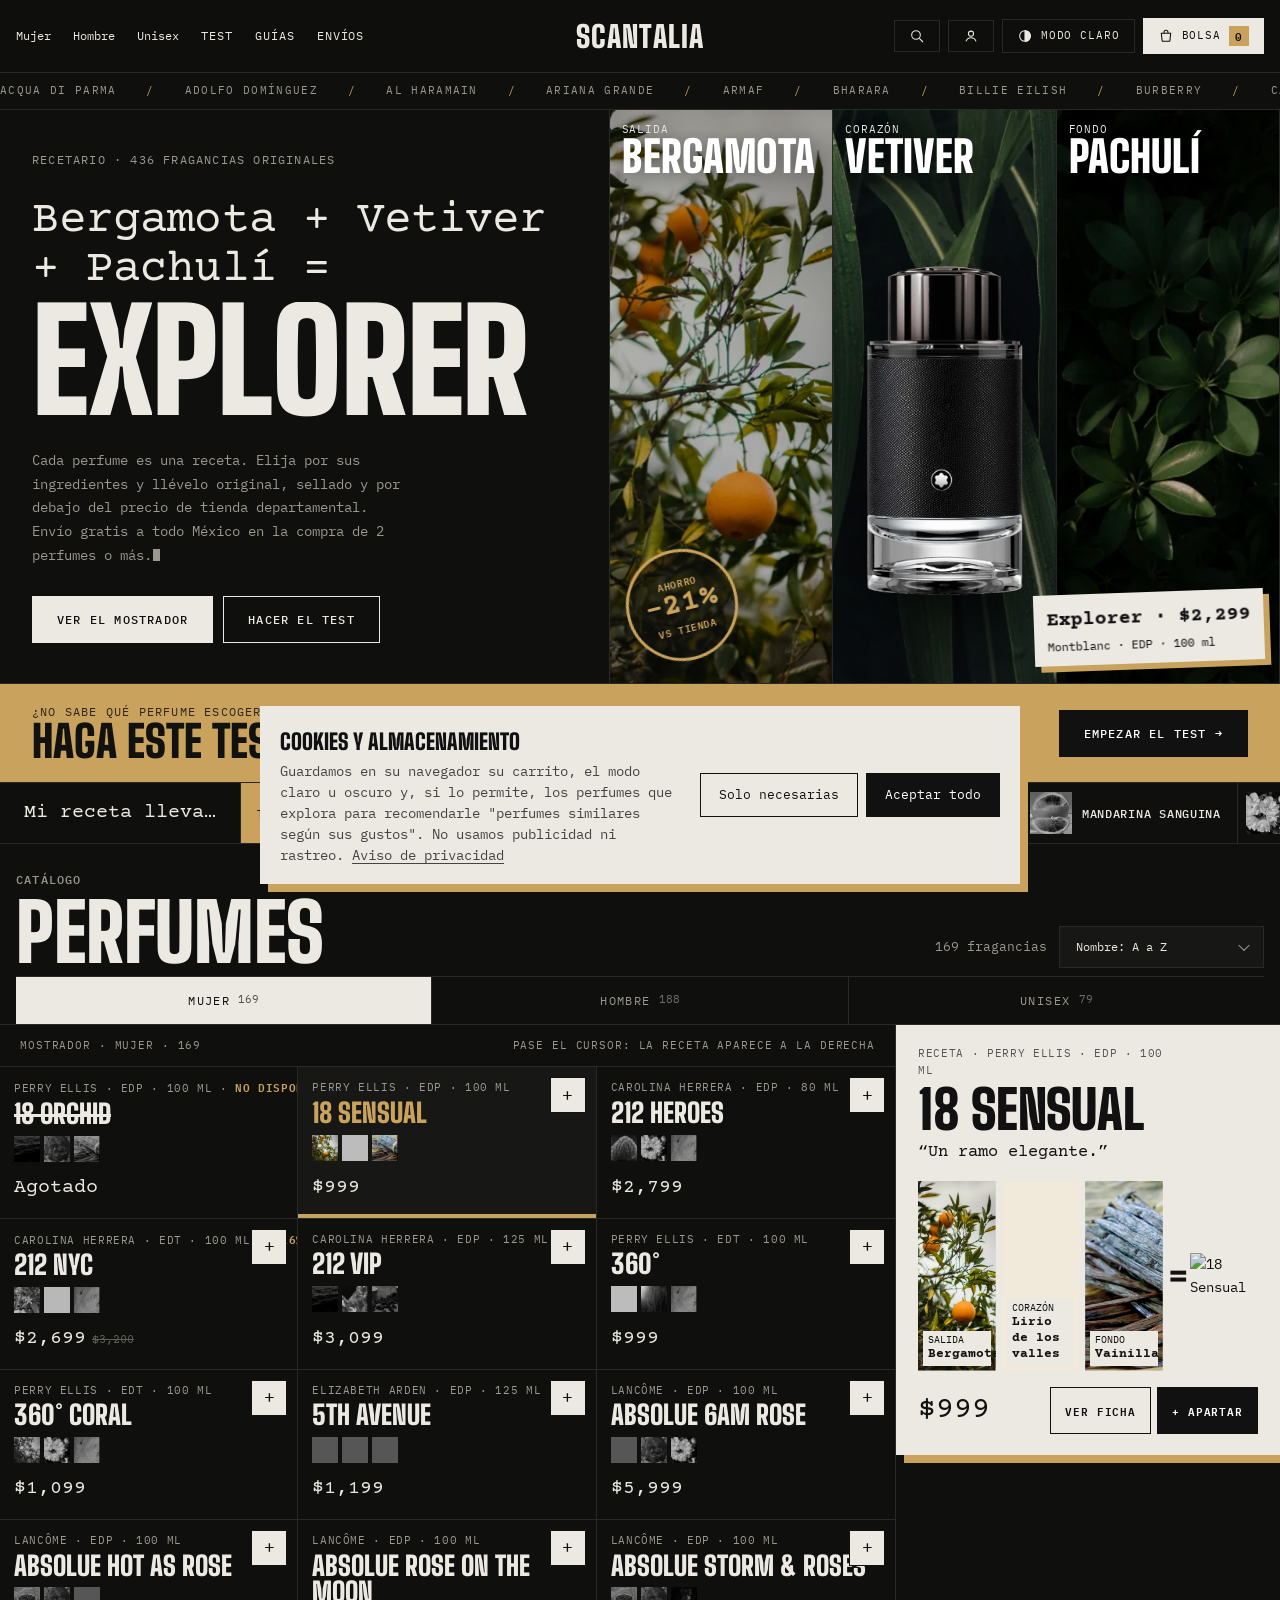
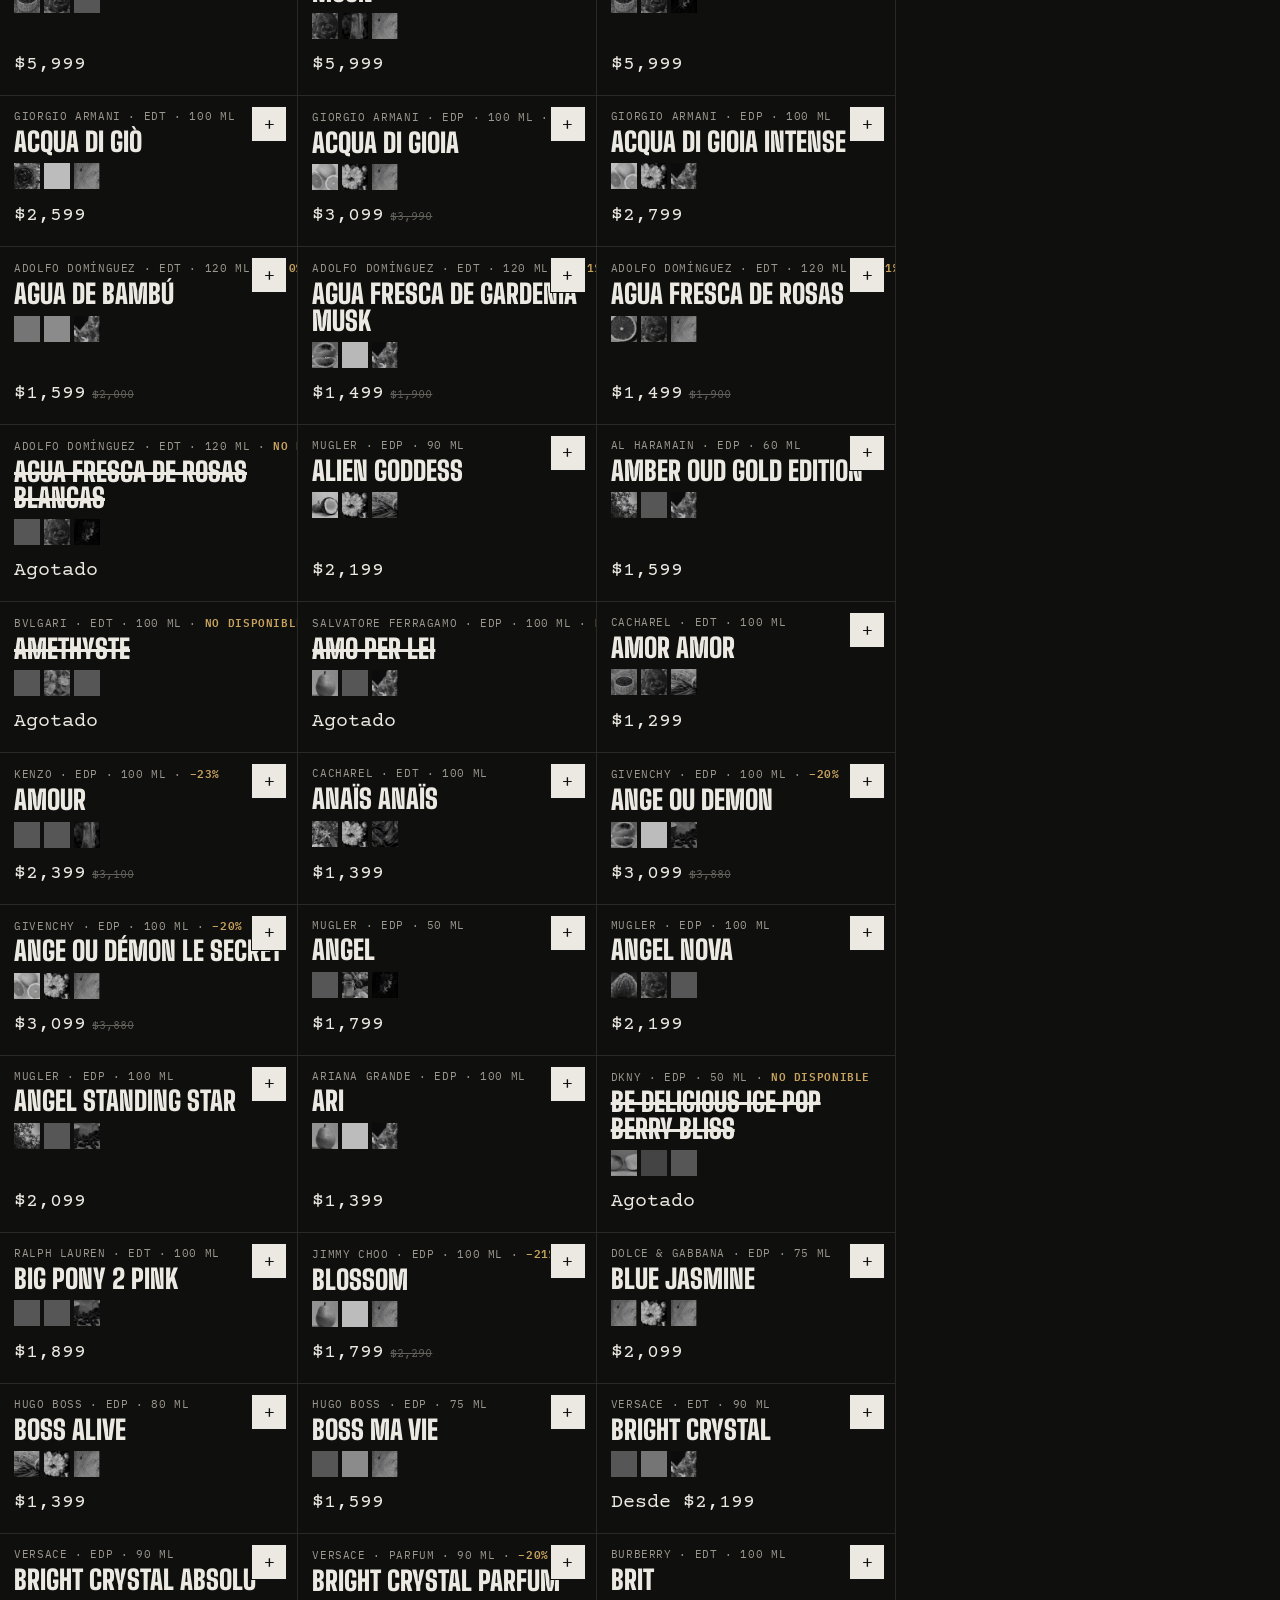
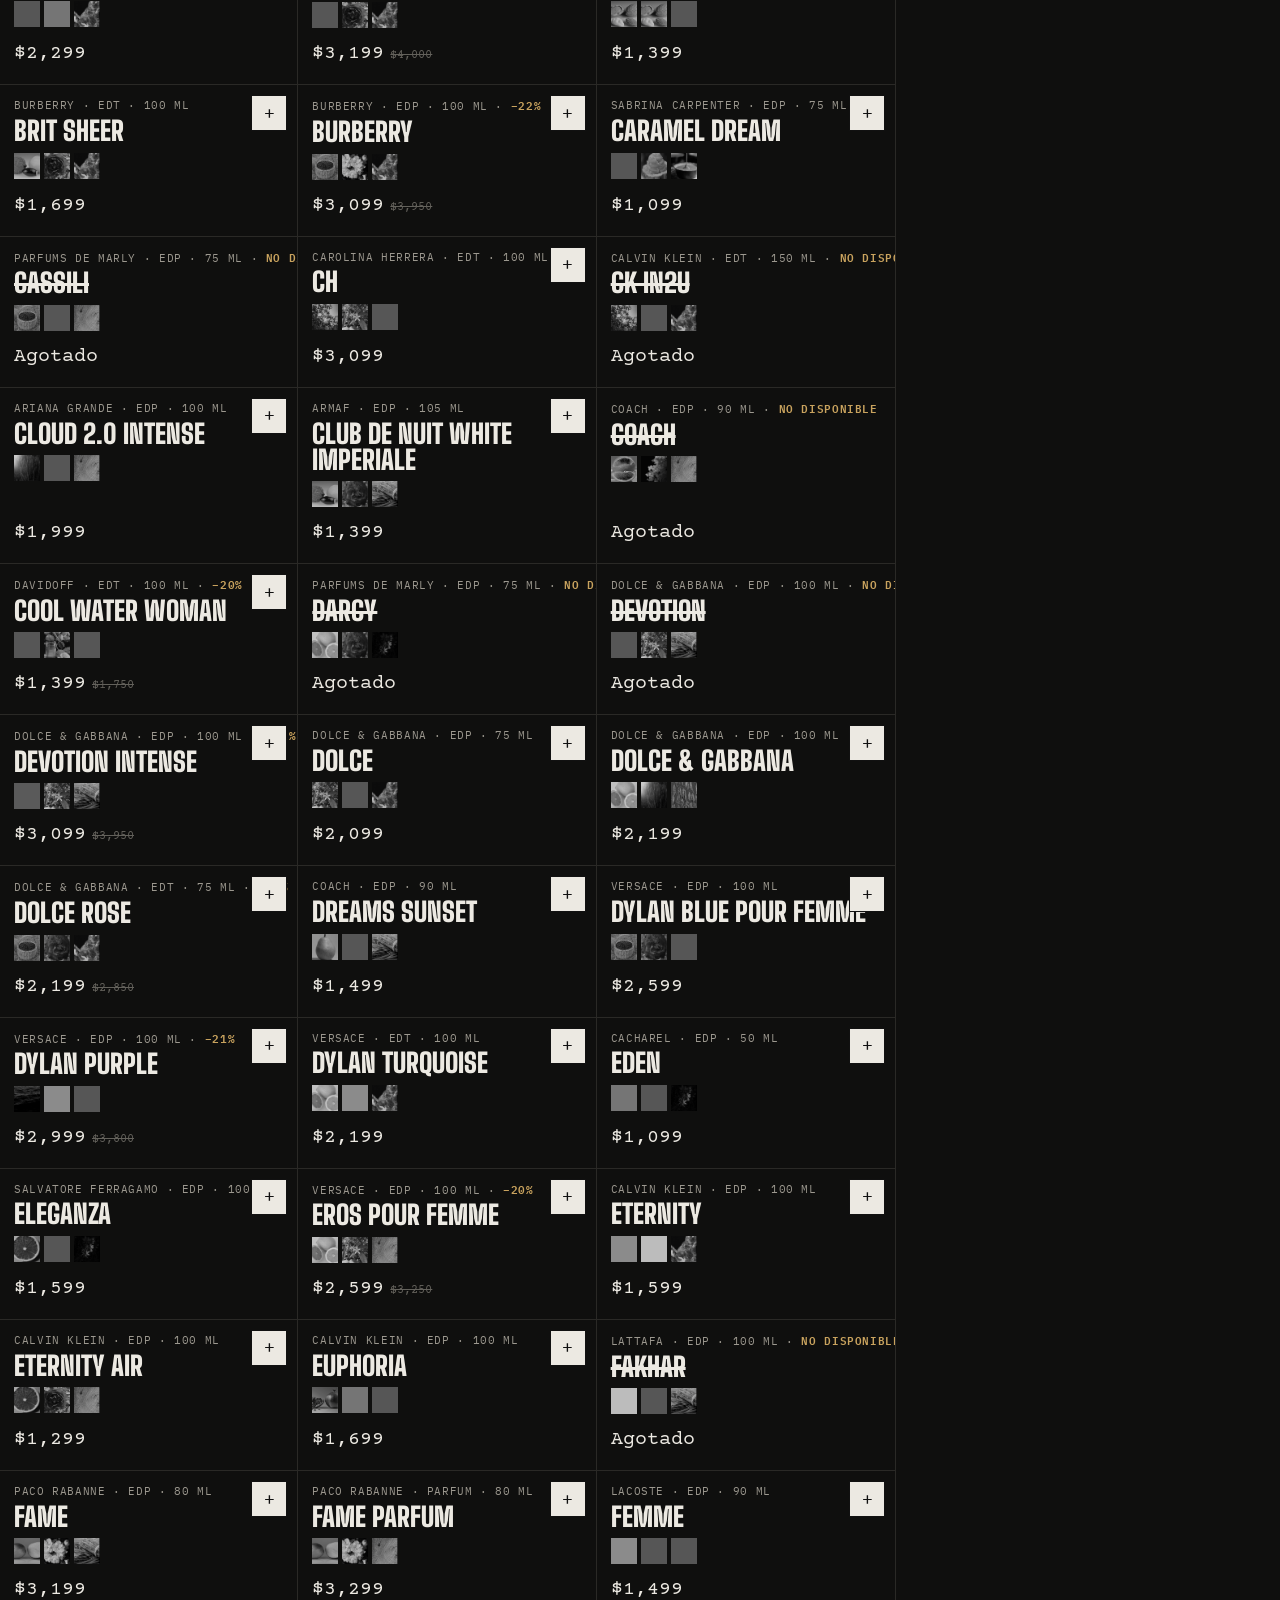
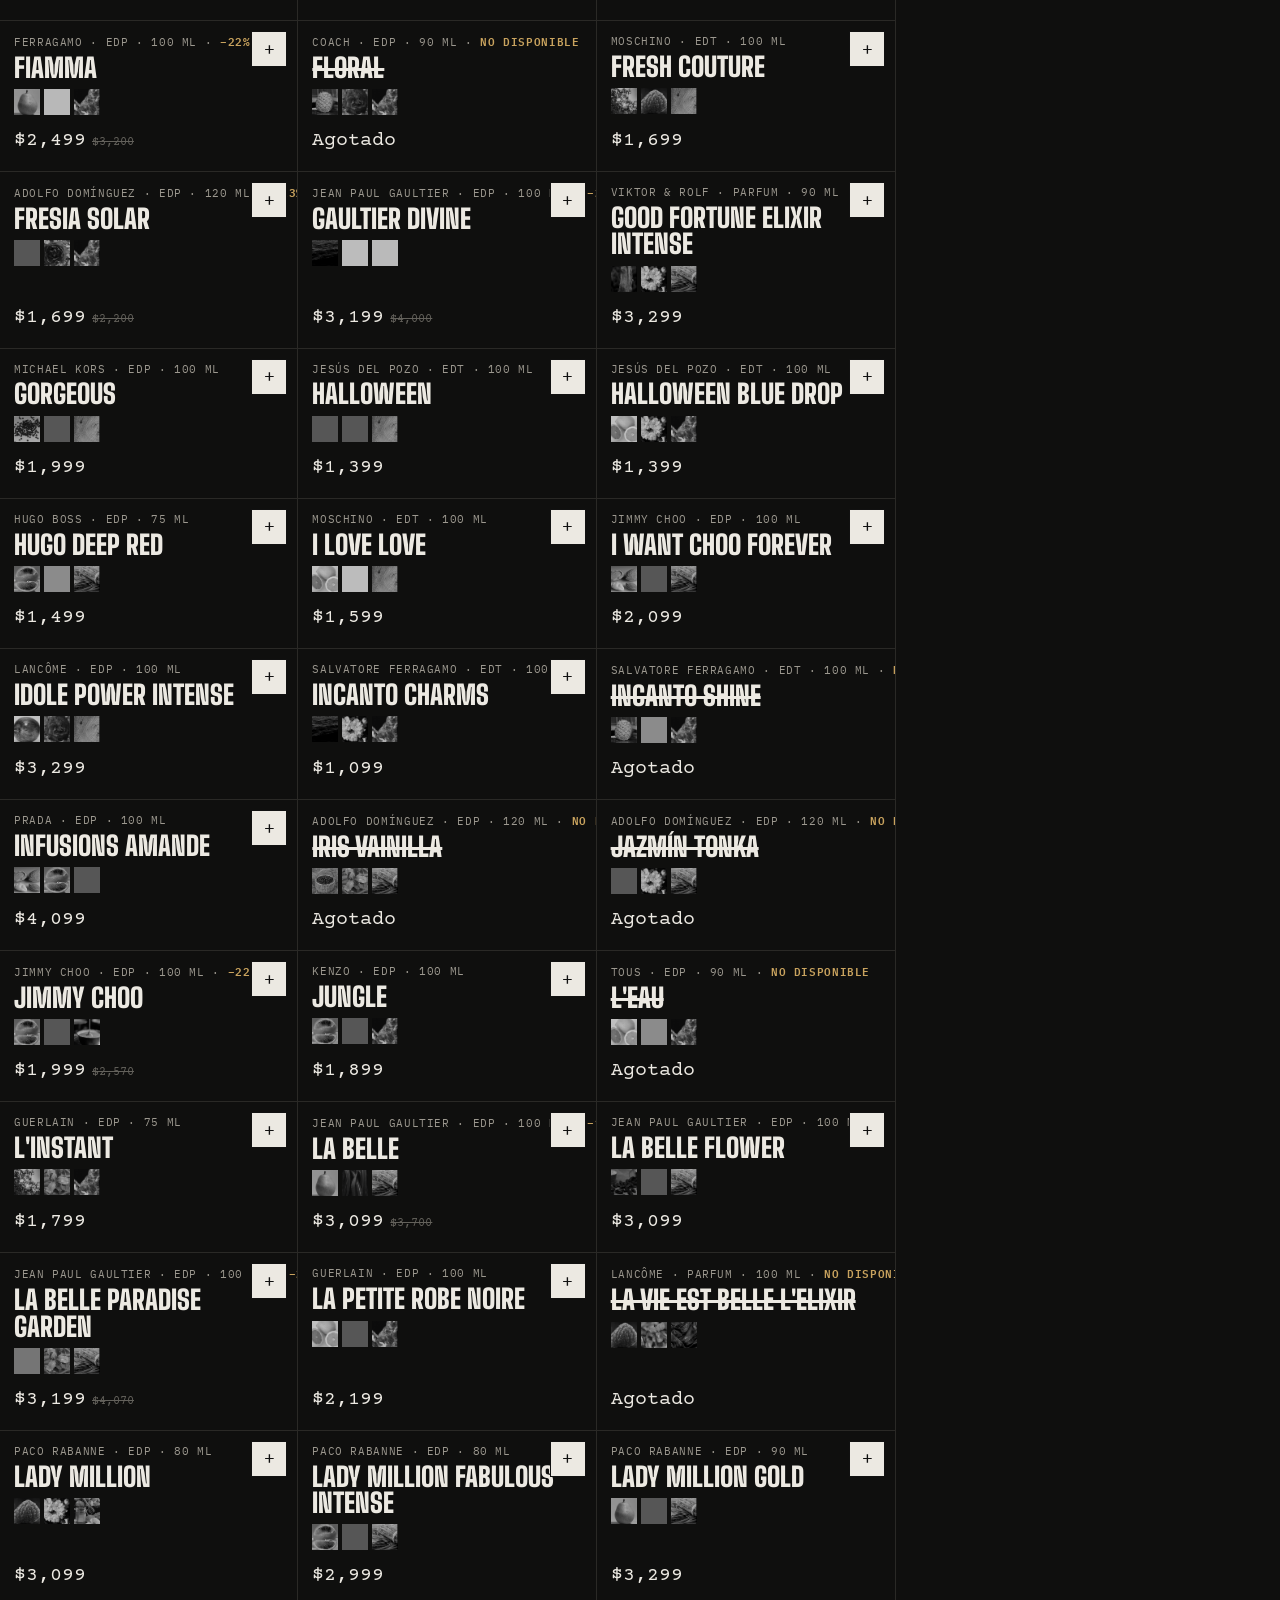
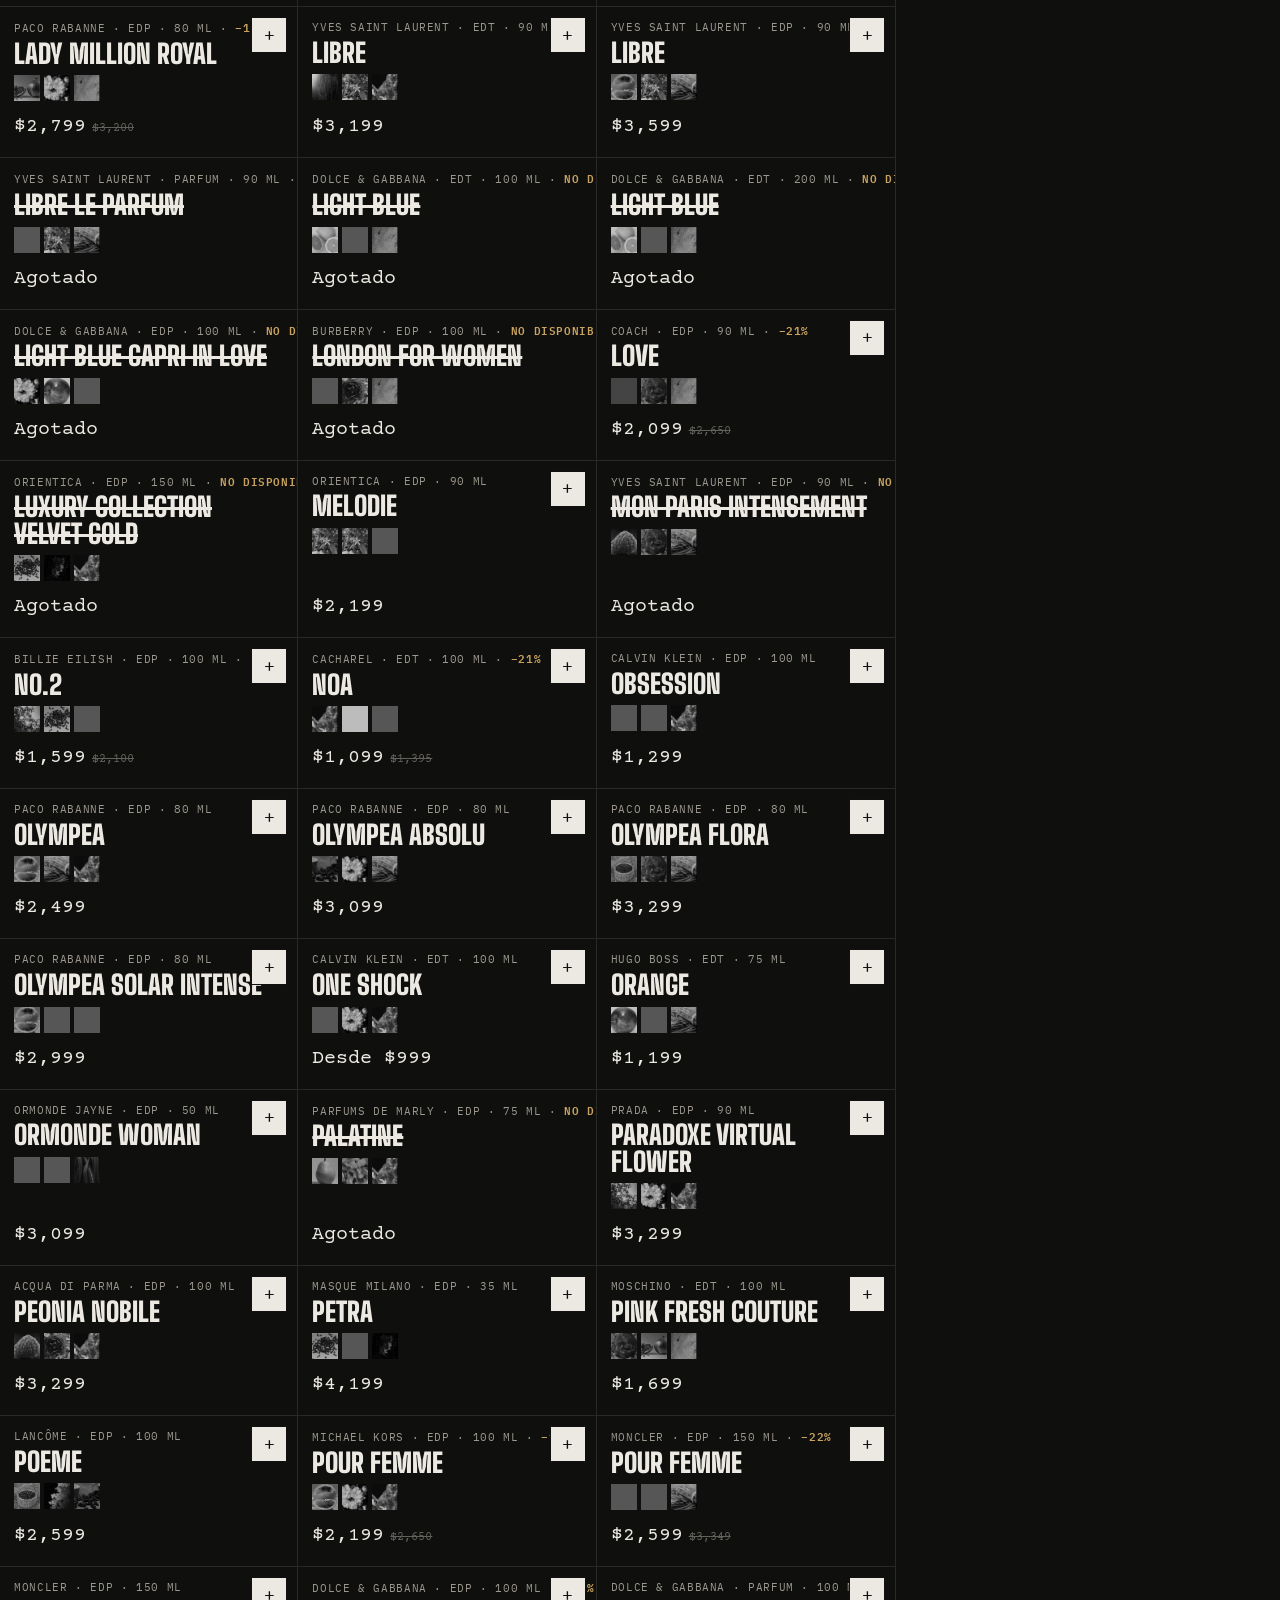
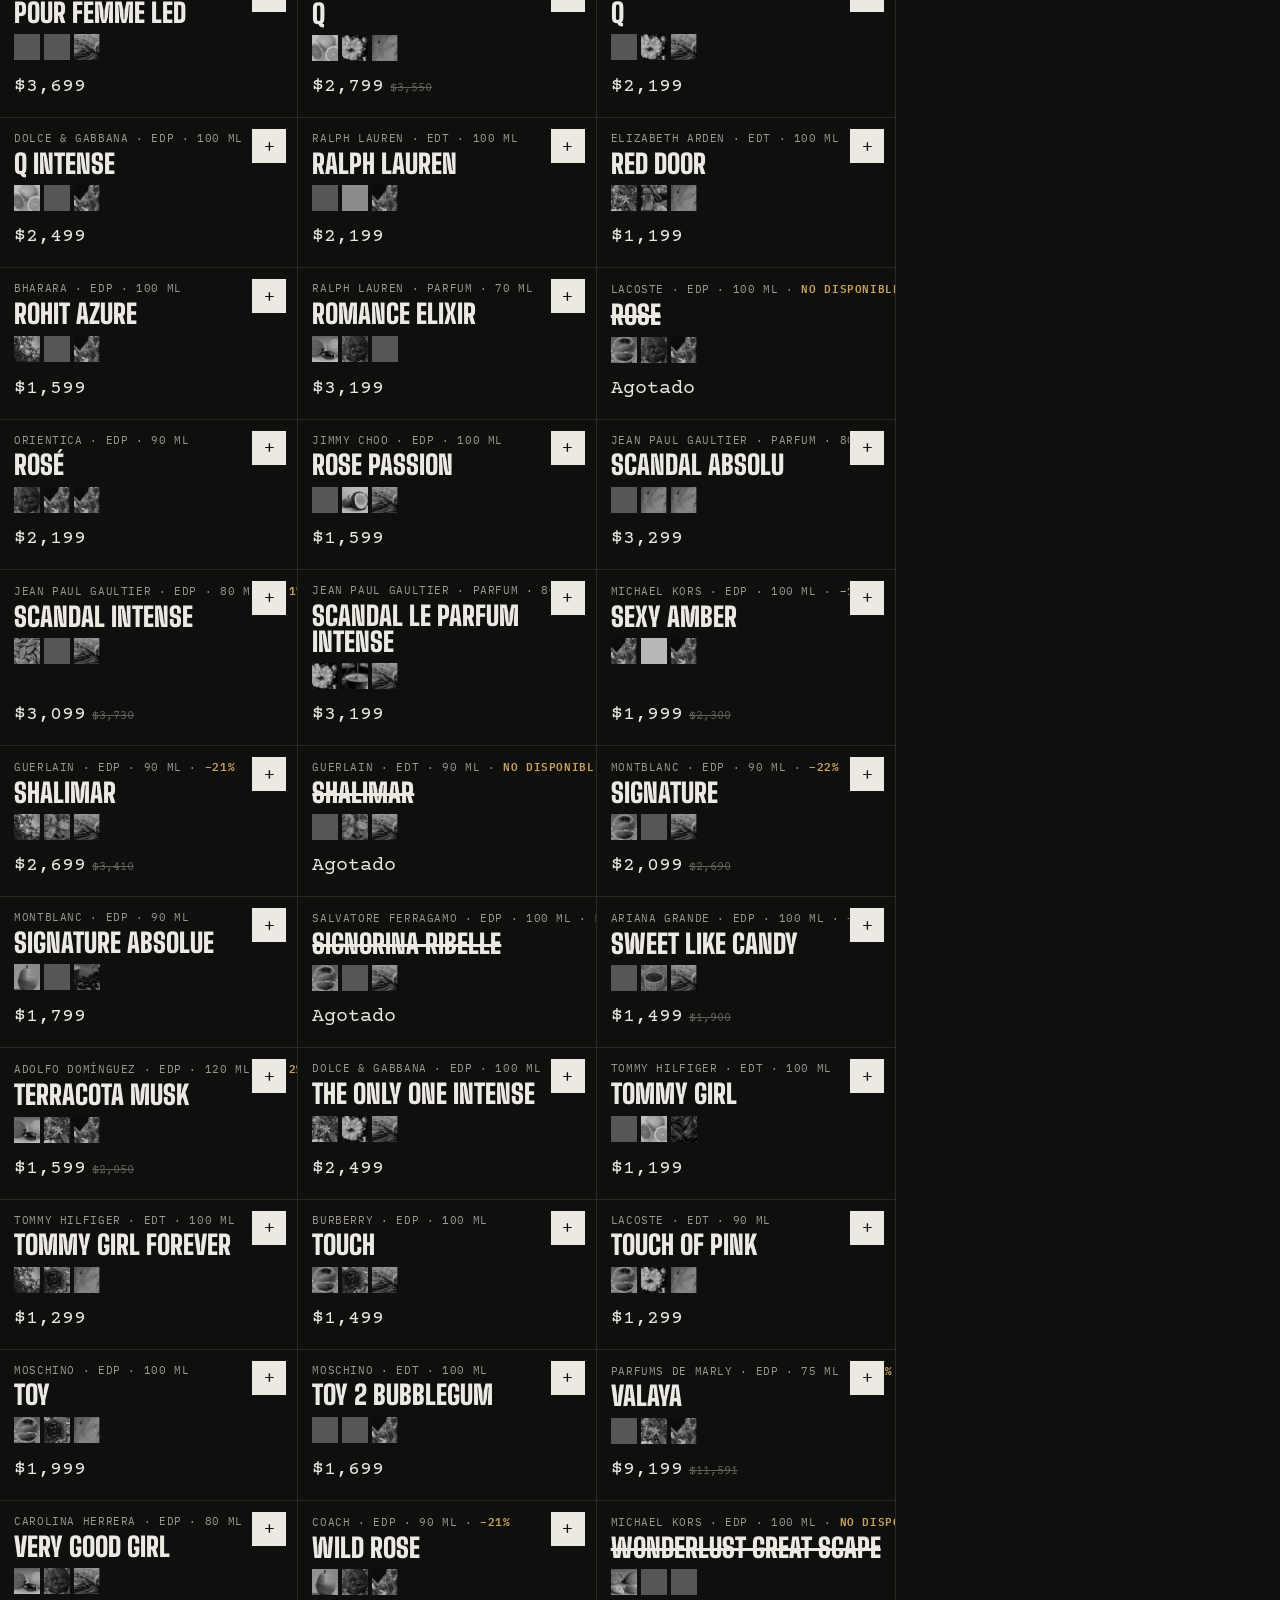
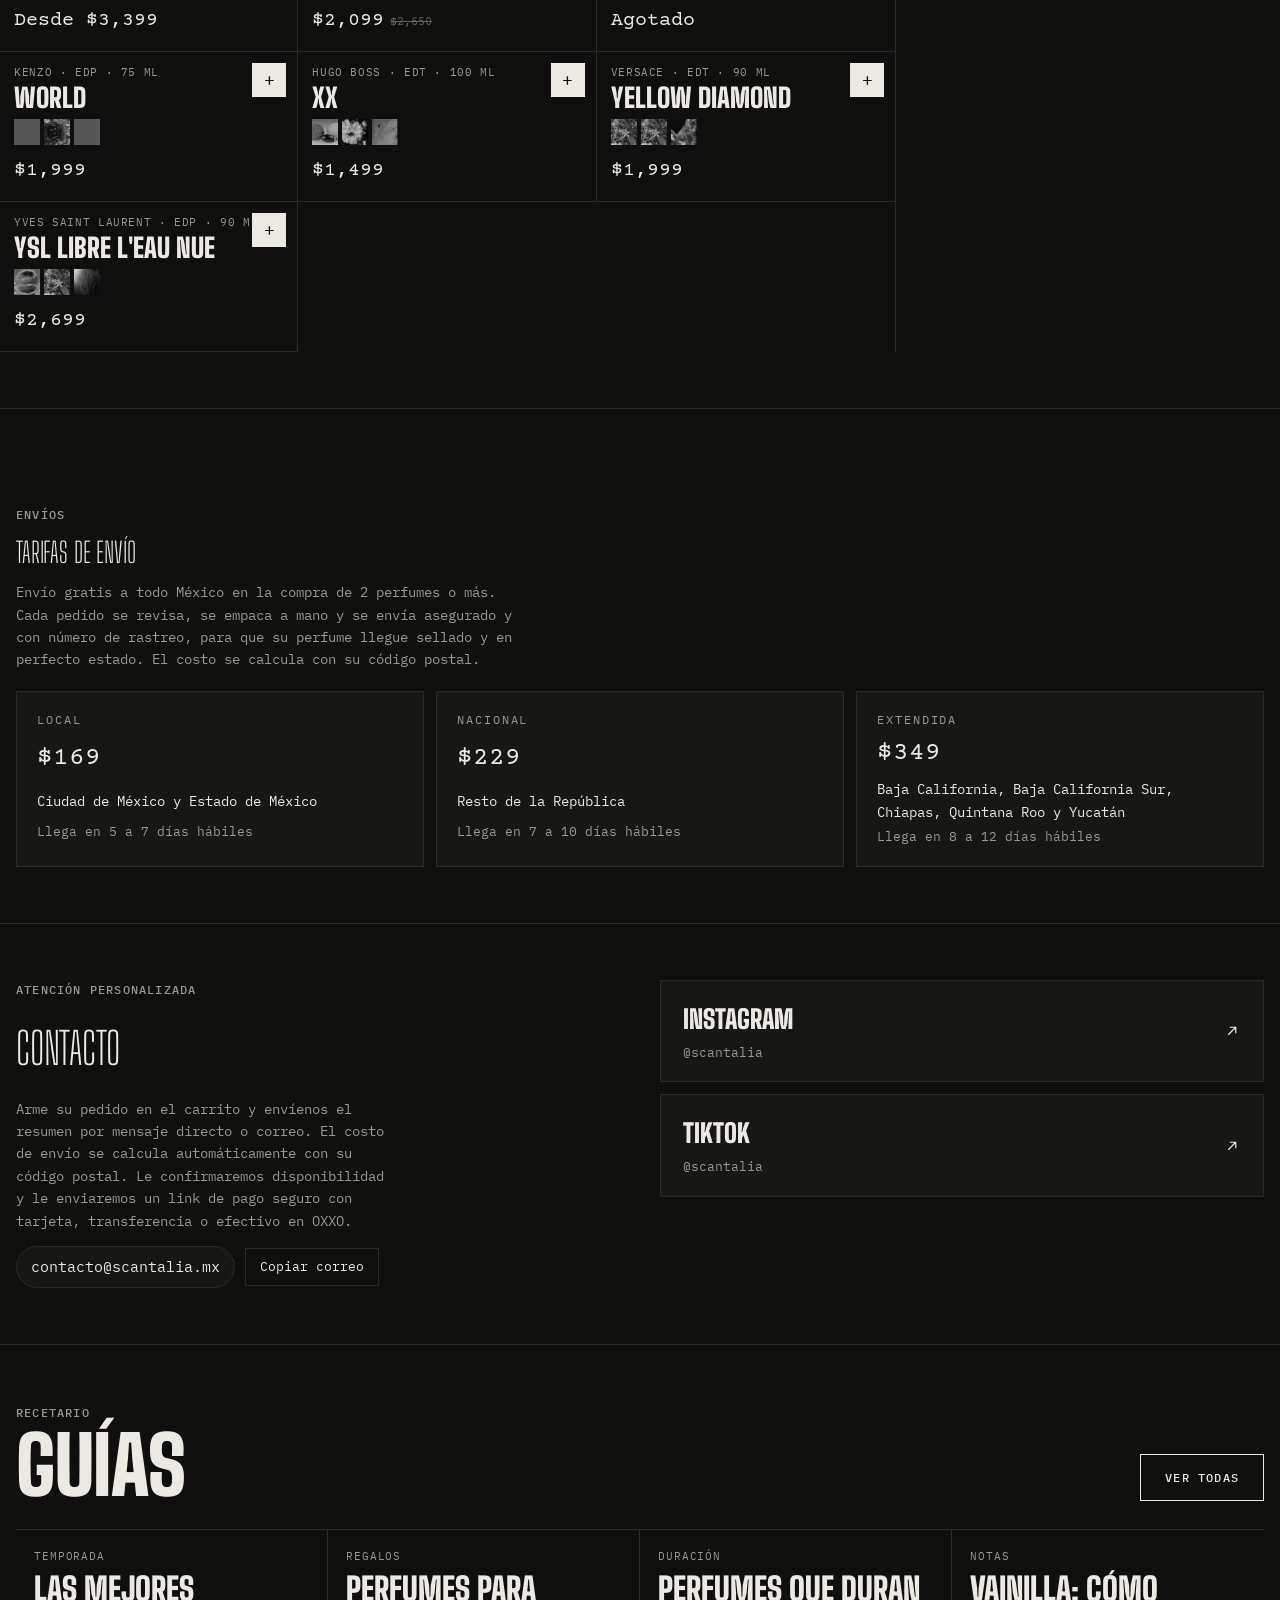
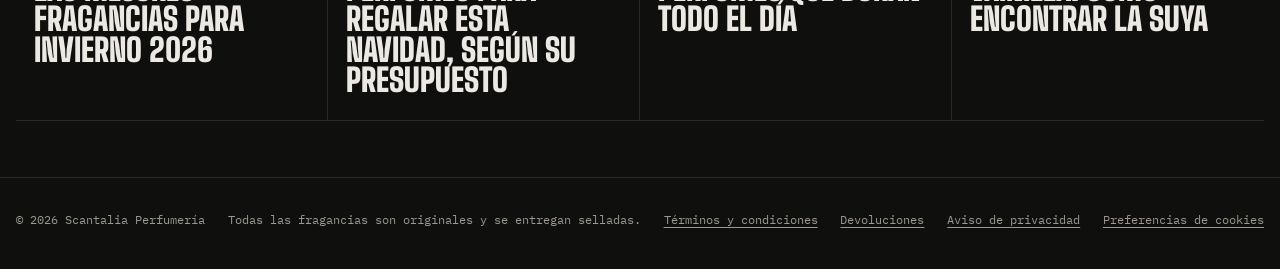
==== index.html @ d0003d2e "Tarjetas del catálogo: nombre del perfume en contorno detrás del frasco (propuesta B) Cada perfume d" ====
<!doctype html>
<html lang="es">
<head>
<meta charset="utf-8">
<meta name="viewport" content="width=device-width, initial-scale=1, viewport-fit=cover">
<meta name="theme-color" content="#0F0F0E">
<script>try{var t=localStorage.getItem("ag-theme");document.documentElement.setAttribute("data-theme",t==="light"?"light":"dark")}catch(e){document.documentElement.setAttribute("data-theme","dark")}</script>
<title>Scantalia Perfumería</title>
<meta name="description" content="Perfumería original con ficha olfativa de cada fragancia, envío a todo México y envío gratis en la compra de 2 perfumes o más.">
<link rel="icon" href="data:image/svg+xml,%3Csvg xmlns='http://www.w3.org/2000/svg' viewBox='0 0 64 64'%3E%3Ccircle cx='32' cy='32' r='30' fill='%23E8E1D6' stroke='%232A2927' stroke-width='2'/%3E%3Ctext x='32' y='42' font-family='Arial' font-size='30' text-anchor='middle' fill='%232A2927'%3ES%3C/text%3E%3C/svg%3E">
<style>
:root { padding-top: env(safe-area-inset-top, 0px); padding-bottom: env(safe-area-inset-bottom, 0px); }
body { margin: 0; }
img { max-width: 100%; }
[hidden] { display: none !important; }

/* ===== Perfumes similares ===== */
.sim { display: grid; gap: 14px; }
.sim-head { display: grid; gap: 4px; }
.sim-head .eyebrow { color: var(--accent); }
.sim-head p { margin: 0; color: var(--muted); font-size: 14px; }
.sim-grid { display: grid; grid-template-columns: repeat(4, minmax(0, 1fr)); gap: 12px; }
@media (max-width: 720px) { .sim-grid { grid-template-columns: repeat(2, minmax(0, 1fr)); } }
.sim-card { display: grid; grid-template-rows: auto 1fr; text-align: left; padding: 0; border: 1px solid var(--line); border-radius: var(--r-md); background: var(--surface); color: inherit; font: inherit; cursor: pointer; overflow: hidden; transition: transform .25s ease, border-color .25s ease; }
.sim-card:hover, .sim-card:focus-visible { transform: translateY(-3px); border-color: var(--accent); }
.sim-img { height: 150px; display: flex; align-items: center; justify-content: center; background: var(--tile); padding: 12px; }
.sim-img img { max-height: 100%; max-width: 100%; object-fit: contain; }
.sim-info { display: grid; gap: 3px; padding: 10px 12px 12px; align-content: start; }
.sim-info small { color: var(--muted); font-size: 11.5px; letter-spacing: .06em; text-transform: uppercase; }
.sim-info b { font-weight: 500; font-size: 15px; line-height: 1.25; }
.sim-info .sim-why { color: var(--muted); font-size: 12.5px; line-height: 1.35; }
.sim-info .sim-price { font-size: 14px; }
.sim-match { justify-self: start; font-size: 11.5px; padding: 2px 8px; border-radius: var(--r-pill); border: 1px solid var(--line); color: var(--accent); }

/* ===== Disponibilidad, precio de referencia y fotos de tienda ===== */
.card.agotado .card-media > img, .card.agotado .card-media > svg { opacity: .45; filter: grayscale(.6); }
.card-tag.agotado-tag { background: var(--danger); color: #fff; border-color: transparent; }
.card-price s, .ref-price s { color: var(--muted); font-weight: 400; margin-right: 4px; }
.ahorro { color: var(--ok); font-size: 12.5px; margin-left: 4px; }
.ref-price { margin: 10px 0 0; font-size: 14px; color: var(--muted); }
.agotado-note { margin: 10px 0 0; padding: 10px 14px; border-radius: var(--r-sm); border: 1px solid var(--danger); color: var(--danger); font-size: 14px; }
.foto-tienda-wrap { background: #FFFFFF !important; }
img.foto-tienda { mix-blend-mode: multiply; }
.foto-tienda-wrap img { mix-blend-mode: multiply; filter: none !important; box-shadow: none !important; background: transparent !important; }
/* Fotos recortadas (fondo transparente): blanco en modo claro, negro en modo oscuro */
.foto-tienda-wrap.recorte-wrap { background: #EFE7DA !important; }
.foto-tienda-wrap.recorte-wrap img { mix-blend-mode: normal; object-fit: contain; }
:root[data-theme="dark"] .foto-tienda-wrap.recorte-wrap { background: #000000 !important; }
@media (prefers-color-scheme: dark) { :root:not([data-theme="light"]) .foto-tienda-wrap.recorte-wrap { background: #000000 !important; } }
.foto-tienda-wrap .scene-bg, .foto-tienda-wrap .spot-glow { display: none !important; }
</style>
<link rel="preconnect" href="https://fonts.googleapis.com">
<link rel="preconnect" href="https://fonts.gstatic.com" crossorigin>
<link rel="stylesheet" href="https://fonts.googleapis.com/css2?family=Big+Shoulders+Display:wght@700;900&family=IBM+Plex+Mono:wght@400;500;600&family=Courier+Prime:wght@400;700&family=Archivo:wght@400;500;600&display=swap">
<style>
/* Layout: encabezado fijo, portada breve, catálogo en cuadrícula con orden y filtros, lista de precios, contacto. Panel lateral para la ficha olfativa. */
:root {
  --bg: #E8E1D6;
  --surface: #F2EDE5;
  --tile: #DDD4C6;
  --fg: #2A2927;
  --muted: #6B665E;
  --line: #CDC3B4;
  --accent: #75614B;
  --accent-fg: #F6F1EA;
  --overlay: rgba(32, 30, 28, .45);
  --glass: rgba(255, 255, 255, .5);
  --glass-stroke: #8C8376;
  --cap: #2F2D2A;
  --shadow: 0 20px 50px -20px rgba(42, 41, 39, .35);
  --danger: #A6463A;
  --glow: rgba(255, 255, 255, .55);
  --ok: #4C6A43;

  --font-display: "Jost", "Futura", "Century Gothic", "Helvetica Neue", Arial, sans-serif;
  --font-body: "Albert Sans", "Helvetica Neue", Arial, sans-serif;

  --r-sm: 10px;
  --r-md: 18px;
  --r-lg: 28px;
  --r-pill: 999px;
}
@media (prefers-color-scheme: dark) {
  :root:not([data-theme="light"]) {
    --bg: #1E1D1C; --surface: #282725; --tile: #322F2C; --fg: #EAE3D8; --muted: #A59E93;
    --line: #3E3B37; --accent: #C6B092; --accent-fg: #1E1D1C; --overlay: rgba(0, 0, 0, .6);
    --glass: rgba(255, 255, 255, .07); --glass-stroke: #8E877C; --cap: #BDB4A6;
    --shadow: 0 20px 50px -20px rgba(0, 0, 0, .7); --danger: #E2907F; --glow: rgba(214, 200, 180, .16); --ok: #A3C495;
    color-scheme: dark;
  }
}
:root[data-theme="dark"] {
  --bg: #1E1D1C; --surface: #282725; --tile: #322F2C; --fg: #EAE3D8; --muted: #A59E93;
  --line: #3E3B37; --accent: #C6B092; --accent-fg: #1E1D1C; --overlay: rgba(0, 0, 0, .6);
  --glass: rgba(255, 255, 255, .07); --glass-stroke: #8E877C; --cap: #BDB4A6;
  --shadow: 0 20px 50px -20px rgba(0, 0, 0, .7); --danger: #E2907F; --glow: rgba(214, 200, 180, .16); --ok: #A3C495;
  color-scheme: dark;
}

* { box-sizing: border-box; }
html { scroll-behavior: smooth; }
body {
  background: var(--bg);
  color: var(--fg);
  font-family: var(--font-body);
  font-size: 16px;
  line-height: 1.6;
  -webkit-font-smoothing: antialiased;
  transition: background-color .3s ease, color .3s ease;
}
body::before {
  content: ""; position: fixed; inset: 0 0 auto; height: env(safe-area-inset-top, 0px);
  z-index: 30; background: var(--bg);
}
.wrap {
  max-width: 1200px; margin: 0 auto;
  padding-left: max(16px, env(safe-area-inset-left, 0px));
  padding-right: max(16px, env(safe-area-inset-right, 0px));
}
h1, h2, h3 { font-family: var(--font-display); font-weight: 400; margin: 0; text-wrap: balance; }
.eyebrow {
  font-family: var(--font-display); font-size: 12px; font-weight: 500;
  letter-spacing: .22em; text-transform: uppercase; color: var(--muted);
}
a { color: inherit; }
button { font: inherit; color: inherit; }
:focus-visible { outline: 2px solid var(--accent); outline-offset: 3px; }

/* Encabezado */
header.top {
  position: sticky; top: env(safe-area-inset-top, 0px); z-index: 20;
  background: color-mix(in srgb, var(--bg) 88%, transparent);
  backdrop-filter: blur(10px); -webkit-backdrop-filter: blur(10px);
  border-bottom: 1px solid var(--line);
}
.top-inner { display: flex; align-items: center; justify-content: space-between; gap: 16px; padding-block: 14px; }
.brand { display: flex; align-items: center; gap: 10px; text-decoration: none; }
.brand-mark { width: 30px; height: 30px; border-radius: 50%; border: 1px solid var(--fg); display: grid; place-items: center; font-family: var(--font-display); font-size: 13px; letter-spacing: .05em; }
.brand-name { font-family: var(--font-display); font-size: 17px; letter-spacing: .28em; text-transform: uppercase; }
nav.links { display: flex; gap: 28px; }
nav.links a { text-decoration: none; font-size: 14px; color: var(--muted); letter-spacing: .04em; }
nav.links a:hover { color: var(--fg); }
.theme-toggle {
  display: inline-flex; align-items: center; gap: 8px; padding: 7px 14px;
  border: 1px solid var(--line); border-radius: var(--r-pill); background: var(--surface);
  cursor: pointer; font-size: 13px;
}
.theme-toggle svg { width: 16px; height: 16px; }
@media (max-width: 720px) { nav.links { display: none; } .brand-name { font-size: 15px; letter-spacing: .2em; } }
.top-actions { display: flex; align-items: center; gap: 8px; }
.cart-count {
  min-width: 20px; height: 20px; padding: 0 6px; border-radius: var(--r-pill);
  background: var(--fg); color: var(--bg); font-size: 11px; font-weight: 600;
  display: inline-grid; place-items: center; font-variant-numeric: tabular-nums;
  transition: transform .25s ease;
}
.cart-count.bump { transform: scale(1.3); }
@media (max-width: 520px) {
  #themeLabel, .cart-label { display: none; }
  .theme-toggle { padding: 7px 11px; }
  .brand-mark { display: none; }
}

/* Portada */
.hero { padding-block: 72px 56px; display: grid; grid-template-columns: 1.3fr 1fr; gap: 40px; align-items: end; }
.hero h1 { font-size: clamp(40px, 7vw, 84px); font-weight: 300; line-height: 1.02; letter-spacing: -.01em; }
.hero h1 em { font-style: normal; color: var(--accent); }
.hero-side { display: grid; gap: 20px; min-width: 0; }
.hero-side p { margin: 0; color: var(--muted); max-width: 42ch; }
.btn {
  display: inline-flex; align-items: center; justify-content: center; gap: 10px;
  padding: 13px 24px; border-radius: var(--r-pill); border: 1px solid var(--fg);
  background: var(--fg); color: var(--bg); text-decoration: none; cursor: pointer;
  font-size: 14px; letter-spacing: .06em; transition: transform .2s ease, opacity .2s ease;
}
.btn:hover { opacity: .88; }
.btn.ghost { background: transparent; color: var(--fg); }
.conc-strip { display: flex; flex-wrap: wrap; gap: 8px 22px; padding-top: 18px; border-top: 1px solid var(--line); }
.conc-strip span { font-size: 13px; color: var(--muted); }
.conc-strip b { font-weight: 500; color: var(--fg); }
@media (max-width: 820px) { .hero { grid-template-columns: 1fr; padding-block: 48px 40px; } }

/* Secciones */
section.block { padding-block: 64px; border-top: 1px solid var(--line); }
.block-head { display: flex; flex-wrap: wrap; align-items: end; justify-content: space-between; gap: 20px; margin-bottom: 28px; }
.block-head h2 { font-size: clamp(30px, 4vw, 44px); font-weight: 300; margin-top: 6px; }

/* Controles */
.controls { display: flex; flex-wrap: wrap; align-items: center; gap: 12px; }
.select-wrap { position: relative; }
.select-wrap select {
  appearance: none; -webkit-appearance: none; font: inherit; font-size: 14px;
  padding: 10px 40px 10px 16px; border-radius: var(--r-pill); border: 1px solid var(--line);
  background: var(--surface); color: var(--fg); cursor: pointer;
}
.select-wrap::after {
  content: ""; position: absolute; right: 16px; top: 50%; width: 7px; height: 7px;
  border-right: 1.5px solid var(--muted); border-bottom: 1.5px solid var(--muted);
  transform: translateY(-70%) rotate(45deg); pointer-events: none;
}
.chips { display: flex; flex-wrap: wrap; gap: 8px; margin-bottom: 24px; }
.chip {
  padding: 7px 15px; border-radius: var(--r-pill); border: 1px solid var(--line);
  background: transparent; cursor: pointer; font-size: 13px; color: var(--muted);
  transition: background-color .2s, color .2s, border-color .2s;
}
.chip:hover { color: var(--fg); border-color: var(--muted); }
.chip[aria-pressed="true"] { background: var(--fg); color: var(--bg); border-color: var(--fg); }
.count { font-size: 13px; color: var(--muted); }
.tabs { display: inline-flex; gap: 4px; padding: 4px; margin-bottom: 28px; border-radius: var(--r-pill); background: var(--surface); border: 1px solid var(--line); }
.tab {
  display: inline-flex; align-items: center; gap: 8px; padding: 10px 26px; border: 0; border-radius: var(--r-pill);
  background: transparent; cursor: pointer; font-family: var(--font-display); font-size: 15px; letter-spacing: .12em;
  text-transform: uppercase; color: var(--muted); transition: background-color .25s, color .25s;
}
.tab span { font-family: var(--font-body); font-size: 11px; letter-spacing: 0; opacity: .7; font-variant-numeric: tabular-nums; }
.tab:hover { color: var(--fg); }
.tab[aria-selected="true"] { background: var(--fg); color: var(--bg); }
.card-lema { font-size: 14px; color: var(--muted); font-style: italic; }
.d-lema { font-family: var(--font-display); font-size: 18px; color: var(--fg) !important; }
tr.group th { background: var(--tile); color: var(--fg); padding-block: 10px; }

/* Catálogo */
.grid { display: grid; grid-template-columns: repeat(auto-fill, minmax(160px, 1fr)); gap: 28px 20px; }
@media (min-width: 640px) { .grid { grid-template-columns: repeat(auto-fill, minmax(230px, 1fr)); } }
.card {
  display: grid; gap: 14px; text-align: left; padding: 0; border: 0; background: none; cursor: pointer;
  min-width: 0;
}
.card-media {
  position: relative; aspect-ratio: 4 / 5; max-width: 100%; border-radius: var(--r-md);
  background: var(--tile); overflow: hidden; display: grid; place-items: center;
}
.card-media svg, .card-media img {
  width: 62%; height: auto; transition: transform .5s cubic-bezier(.2, .7, .2, 1);
}
.card-media img { position: absolute; inset: 0; width: 100%; height: 100%; object-fit: contain; padding: 14% 16% 9%; }
.card-media, .d-media, .ci-media { background: radial-gradient(ellipse 60% 50% at 50% 58%, var(--glow), transparent 70%), var(--tile); }
.card:hover .card-media svg, .card:focus-visible .card-media svg { transform: scale(1.12); }
.card:hover .card-media img, .card:focus-visible .card-media img { transform: scale(1.08); }
.card-tag {
  position: absolute; z-index: 1; top: 12px; left: 12px; padding: 4px 10px; border-radius: var(--r-pill);
  background: var(--surface); font-size: 11px; letter-spacing: .1em; text-transform: uppercase; color: var(--muted);
}
.card-body { display: grid; gap: 2px; min-width: 0; }
.card-family { font-size: 12px; color: var(--muted); letter-spacing: .04em; }
.card-name { font-family: var(--font-display); font-size: 20px; line-height: 1.2; }
.card-price { font-size: 14px; color: var(--muted); font-variant-numeric: tabular-nums; }
.card-price b { color: var(--fg); font-weight: 500; }

/* Precios */
.table-wrap { overflow-x: auto; border: 1px solid var(--line); border-radius: var(--r-md); background: var(--surface); }
table { width: 100%; border-collapse: collapse; min-width: 520px; font-variant-numeric: tabular-nums; }
th, td { padding: 14px 20px; text-align: left; border-bottom: 1px solid var(--line); font-size: 15px; }
th { font-family: var(--font-display); font-weight: 500; font-size: 12px; letter-spacing: .16em; text-transform: uppercase; color: var(--muted); }
tbody tr:last-child td { border-bottom: 0; }
td.num, th.num { text-align: right; }
tbody tr { cursor: pointer; transition: background-color .15s; }
tbody tr:hover { background: var(--tile); }
.price-note { margin: 16px 0 0; font-size: 13px; color: var(--muted); max-width: 70ch; }

/* Contacto */
.contact { display: grid; grid-template-columns: 1fr 1fr; gap: 40px; align-items: start; }
.contact p { margin: 0; color: var(--muted); max-width: 46ch; }
.socials { display: grid; gap: 12px; }
.social {
  display: flex; align-items: center; justify-content: space-between; gap: 16px;
  padding: 18px 22px; border-radius: var(--r-md); border: 1px solid var(--line);
  background: var(--surface); text-decoration: none; transition: border-color .2s, transform .2s;
}
.social:hover { border-color: var(--fg); }
.social-name { font-family: var(--font-display); font-size: 18px; }
.social-handle { font-size: 13px; color: var(--muted); }
.social svg { width: 18px; height: 18px; flex: none; }
.contact-note { display: grid; gap: 14px; }
.mail-row { display: flex; flex-wrap: wrap; align-items: center; gap: 10px; }
.mail-row code { font-family: var(--font-body); font-size: 15px; padding: 8px 14px; border-radius: var(--r-pill); background: var(--surface); border: 1px solid var(--line); user-select: all; }
.small-btn { padding: 8px 14px; border-radius: var(--r-pill); border: 1px solid var(--line); background: transparent; cursor: pointer; font-size: 13px; }
.small-btn:hover { border-color: var(--fg); }
@media (max-width: 760px) { .contact { grid-template-columns: 1fr; } }

.foot-link { color: inherit; text-decoration: underline; text-underline-offset: 3px; }
.foot-link:hover { color: var(--gold); }
/* ===== Aviso de cookies ===== */
.cookies { position: fixed; z-index: 60; left: max(16px, env(safe-area-inset-left, 0px)); right: max(16px, env(safe-area-inset-right, 0px)); bottom: calc(16px + env(safe-area-inset-bottom, 0px)); max-width: 760px; margin: 0 auto; display: grid; grid-template-columns: 1fr auto; gap: 18px; align-items: center; padding: 18px 20px; border-radius: 22px; background: var(--surface); color: var(--fg); border: 1px solid var(--line); box-shadow: 0 24px 60px -20px rgba(0,0,0,.45); animation: ckIn .6s cubic-bezier(.2,.7,.2,1); }
.cookies b { display: block; font-family: var(--font-display); font-size: 20px; font-weight: 500; margin-bottom: 2px; }
.cookies p { margin: 0; font-size: 14px; line-height: 1.5; color: var(--muted); }
.cookies a { color: inherit; text-underline-offset: 3px; }
.cookies .ck-btns { display: flex; gap: 8px; flex-wrap: wrap; }
.cookies button { border-radius: 999px; padding: 11px 18px; font-size: 13px; cursor: pointer; border: 1px solid var(--fg); background: transparent; color: var(--fg); }
.cookies button.ck-ok { background: var(--fg); color: var(--bg); }
@keyframes ckIn { from { transform: translateY(30px); opacity: 0; } to { transform: none; opacity: 1; } }
@media (max-width: 640px) { .cookies { grid-template-columns: 1fr; } }
.foot-link.btn-link { background: none; border: 0; padding: 0; font: inherit; cursor: pointer; }

.privacy-note { font-size: 12.5px; line-height: 1.5; color: var(--muted); margin: 4px 0 12px; }
.privacy-note a { color: inherit; text-decoration: underline; }
.acepta { border: 1px solid var(--line); padding: 14px 16px 10px; margin: 6px 0 14px; }
.acepta legend { padding: 0 6px; font-size: 11px; text-transform: uppercase; letter-spacing: .12em; color: var(--muted); }
.ac { position: relative; display: grid; grid-template-columns: 22px 1fr; gap: 12px; align-items: start; font-size: 13px; line-height: 1.5; padding: 8px 0; cursor: pointer; }
.ac input { position: absolute; left: 0; top: 8px; width: 22px; height: 22px; margin: 0; opacity: 0; pointer-events: none; }
.ac-box { width: 22px; height: 22px; border: 1.5px solid var(--fg); display: grid; place-items: center; transition: background .5s, border-color .5s; margin-top: 1px; }
.ac-box::after { content: ""; width: 10px; height: 5px; border-left: 2px solid currentColor; border-bottom: 2px solid currentColor; transform: rotate(-45deg) scale(0); transition: transform .45s cubic-bezier(.2,1.6,.4,1); margin-top: -3px; }
.ac input:checked + .ac-box { background: var(--accent, var(--gold)); border-color: var(--accent, var(--gold)); color: var(--accent-fg, #111); }
.ac input:checked + .ac-box::after { transform: rotate(-45deg) scale(1); }
.ac input:focus-visible + .ac-box { outline: 2px solid var(--accent, var(--gold)); outline-offset: 3px; }
.ac a { color: inherit; text-decoration: underline; }
.btn:disabled { opacity: .35; cursor: not-allowed; }
@media (max-width: 900px) { .cart-form input, .cart-form textarea, .cart-form select { font-size: 16px !important; } }
.cart-form .stack { position: relative; z-index: 3; padding-bottom: env(safe-area-inset-bottom, 0px); }
footer { padding-block: 32px 40px; border-top: 1px solid var(--line); font-size: 13px; color: var(--muted); }
.foot-inner { display: flex; flex-wrap: wrap; justify-content: space-between; gap: 12px; }

/* Panel de la fragancia */
.overlay {
  position: fixed; inset: 0; background: var(--overlay); z-index: 40;
  opacity: 0; transition: opacity .35s ease;
}
.overlay.open { opacity: 1; }
.drawer {
  position: fixed; top: 0; right: 0; bottom: 0; z-index: 50;
  width: min(520px, 100%); background: var(--bg); box-shadow: var(--shadow);
  border-radius: var(--r-lg) 0 0 var(--r-lg);
  transform: translateX(105%); transition: transform .5s cubic-bezier(.2, .8, .2, 1);
  display: flex; flex-direction: column; overflow: hidden;
  padding-top: env(safe-area-inset-top, 0px); padding-right: env(safe-area-inset-right, 0px);
  padding-bottom: env(safe-area-inset-bottom, 0px);
}
.drawer.open { transform: translateX(0); }
.drawer-bar { display: flex; justify-content: space-between; align-items: center; padding: 18px 24px; border-bottom: 1px solid var(--line); }
.close-btn { width: 38px; height: 38px; border-radius: 50%; border: 1px solid var(--line); background: var(--surface); cursor: pointer; display: grid; place-items: center; }
.close-btn svg { width: 16px; height: 16px; }
.drawer-scroll { overflow-y: auto; padding: 24px; display: grid; gap: 28px; align-content: start; }
.d-media { aspect-ratio: 16 / 11; border-radius: var(--r-md); background: var(--tile); display: grid; place-items: center; overflow: hidden; max-width: 100%; }
.d-media svg { width: 34%; height: auto; }
.d-media { position: relative; aspect-ratio: auto; height: clamp(240px, 42vh, 360px); }
.drawer-scroll { grid-auto-rows: max-content; }
.d-media img { position: absolute; inset: 0; width: 100%; height: 100%; object-fit: contain; padding: 6% 0; }
.d-head { display: grid; gap: 8px; }
.d-head h2 { font-size: 36px; font-weight: 300; line-height: 1.1; }
.d-head p { margin: 0; color: var(--muted); }
.d-section { display: grid; gap: 14px; }
.d-section h3 { font-size: 12px; font-weight: 500; letter-spacing: .2em; text-transform: uppercase; color: var(--muted); }

.pyramid { display: grid; gap: 0; border: 1px solid var(--line); border-radius: var(--r-md); overflow: hidden; }
.tier { display: grid; grid-template-columns: 96px 1fr; gap: 16px; padding: 14px 18px; border-bottom: 1px solid var(--line); }
.tier:last-child { border-bottom: 0; }
.tier-label { font-family: var(--font-display); font-size: 14px; }
.tier-label small { display: block; font-family: var(--font-body); font-size: 11px; color: var(--muted); }
.tier-notes { display: flex; flex-wrap: wrap; gap: 6px; align-content: center; min-width: 0; }
.note { padding: 4px 11px; border-radius: var(--r-pill); background: var(--surface); font-size: 13px; }

.accords { display: grid; gap: 10px; }
.accord { display: grid; grid-template-columns: 110px 1fr; gap: 14px; align-items: center; font-size: 14px; }
.accord-track { height: 8px; border-radius: var(--r-pill); background: var(--tile); overflow: hidden; }
.accord-fill { height: 100%; border-radius: var(--r-pill); background: var(--accent); width: 0; transition: width .8s cubic-bezier(.2, .8, .2, 1); }

.facts { display: grid; grid-template-columns: 1fr 1fr; gap: 1px; background: var(--line); border: 1px solid var(--line); border-radius: var(--r-md); overflow: hidden; }
.fact { background: var(--bg); padding: 14px 18px; display: grid; gap: 2px; }
.fact span { font-size: 12px; color: var(--muted); }
.fact b { font-weight: 500; font-size: 15px; }
.dots { display: inline-flex; gap: 4px; vertical-align: middle; }
.dots i { width: 8px; height: 8px; border-radius: 50%; background: var(--line); }
.dots i.on { background: var(--accent); }

.sizes { display: flex; flex-wrap: wrap; gap: 10px; }
.size {
  flex: 1 1 140px; display: grid; gap: 2px; padding: 14px 18px; text-align: left;
  border-radius: var(--r-md); border: 1px solid var(--line); background: var(--surface); cursor: pointer;
}
.size b { font-family: var(--font-display); font-weight: 400; font-size: 18px; }
.size span { font-size: 14px; color: var(--muted); font-variant-numeric: tabular-nums; }
.size[aria-checked="true"] { border-color: var(--fg); box-shadow: inset 0 0 0 1px var(--fg); }

.d-actions { display: grid; gap: 10px; }
.d-actions p { margin: 0; font-size: 13px; color: var(--muted); }
.fallback-msg { width: 100%; font: inherit; font-size: 14px; padding: 12px; border-radius: var(--r-sm); border: 1px solid var(--line); background: var(--surface); color: var(--fg); resize: none; }

/* Animación escalonada del contenido del panel */
.drawer .reveal { opacity: 1; transform: none; }
.drawer.animating .reveal { animation: rise .55s cubic-bezier(.2, .8, .2, 1) both; }
@keyframes rise { from { opacity: 0; transform: translateY(14px); } to { opacity: 1; transform: none; } }

@media (max-width: 640px) {
  .drawer {
    top: auto; left: 0; width: 100%; max-height: 90vh; max-height: 90dvh; border-radius: var(--r-lg) var(--r-lg) 0 0;
    transform: translateY(105%); padding-left: env(safe-area-inset-left, 0px);
  }
  .drawer.open { transform: translateY(0); }
  .drawer-scroll { padding: 20px max(16px, env(safe-area-inset-left, 0px)) 28px max(16px, env(safe-area-inset-right, 0px)); }
  .tier { grid-template-columns: 1fr; gap: 8px; }
  .accord { grid-template-columns: 90px 1fr; }
}

/* Envíos */
.ship { margin-top: 40px; display: grid; gap: 20px; }
.ship-head { display: grid; gap: 6px; }
.ship-head p { margin: 0; color: var(--muted); max-width: 62ch; }
.ship-grid { display: grid; grid-template-columns: repeat(auto-fit, minmax(220px, 1fr)); gap: 12px; }
.zone { display: grid; gap: 4px; padding: 18px 20px; border-radius: var(--r-md); border: 1px solid var(--line); background: var(--surface); font-variant-numeric: tabular-nums; }
.zone b { font-family: var(--font-display); font-weight: 400; font-size: 20px; }
.zone .zn { font-size: 12px; letter-spacing: .16em; text-transform: uppercase; color: var(--muted); }
.zone .zd { font-size: 13px; color: var(--muted); }
.ship-note { margin: 0; font-size: 14px; color: var(--fg) !important; display: flex; gap: 8px; align-items: center; }
.ship-note svg { width: 18px; height: 18px; flex: none; color: var(--accent); }
.promo { font-size: 13px; padding: 10px 14px; border-radius: var(--r-sm); background: var(--tile); }
.promo.ok { color: var(--ok); }
.summary .ok { color: var(--ok); }
.summary .sub { display: block; font-size: 12px; color: var(--muted); font-weight: 400; }
.cp-hint { font-size: 12px; color: var(--muted); min-height: 1em; }

/* Carrito */
.cart-items { display: grid; gap: 16px; }
.ci { display: grid; grid-template-columns: 64px 1fr auto; gap: 14px; align-items: center; padding-bottom: 16px; border-bottom: 1px solid var(--line); }
.ci-media { width: 64px; height: 80px; border-radius: var(--r-sm); background: var(--tile); display: grid; place-items: center; overflow: hidden; }
.ci-media svg { width: 60%; height: auto; }
.ci-media { position: relative; }
.ci-media img { position: absolute; inset: 0; width: 100%; height: 100%; object-fit: contain; padding: 8%; }
.ci-info { display: grid; gap: 2px; min-width: 0; }
.ci-name { font-family: var(--font-display); font-size: 17px; line-height: 1.25; }
.ci-meta { font-size: 13px; color: var(--muted); }
.ci-price { font-size: 14px; font-variant-numeric: tabular-nums; }
.ci-side { display: grid; justify-items: end; gap: 8px; }
.qty { display: inline-flex; align-items: center; border: 1px solid var(--line); border-radius: var(--r-pill); background: var(--surface); }
.qty button { width: 32px; height: 32px; border: 0; background: none; cursor: pointer; font-size: 16px; border-radius: 50%; }
.qty span { min-width: 20px; text-align: center; font-size: 14px; font-variant-numeric: tabular-nums; }
.link-btn { border: 0; background: none; padding: 0; color: var(--muted); font-size: 12px; cursor: pointer; text-decoration: underline; text-underline-offset: 3px; }
.link-btn:hover { color: var(--fg); }
.summary { display: grid; gap: 8px; padding: 18px; border-radius: var(--r-md); background: var(--surface); border: 1px solid var(--line); font-variant-numeric: tabular-nums; }
.summary .row { display: flex; justify-content: space-between; gap: 12px; font-size: 14px; }
.summary .row .muted { color: var(--muted); text-align: right; }
.summary .row.total { font-family: var(--font-display); font-size: 18px; border-top: 1px solid var(--line); padding-top: 12px; margin-top: 4px; }
.cart-empty { display: grid; gap: 16px; justify-items: start; padding-block: 12px; }
.cart-empty p { margin: 0; color: var(--muted); }
.stack { display: grid; gap: 10px; }
.btn.block { width: 100%; }
.cart-form { display: grid; gap: 14px; }
.field { display: grid; gap: 6px; }
.field label { font-size: 13px; color: var(--muted); }
.field input, .field textarea {
  font: inherit; font-size: 15px; padding: 12px 14px; border-radius: var(--r-sm);
  border: 1px solid var(--line); background: var(--surface); color: var(--fg); width: 100%;
}
.field input[aria-invalid="true"] { border-color: var(--danger); }
.field .err { font-size: 12px; color: var(--danger); }
.order-box { white-space: pre-wrap; font-size: 14px; line-height: 1.6; padding: 16px 18px; border-radius: var(--r-md); background: var(--surface); border: 1px solid var(--line); font-variant-numeric: tabular-nums; overflow-wrap: anywhere; }
.howto { margin: 0; padding-left: 20px; display: grid; gap: 6px; font-size: 14px; color: var(--muted); }
/* Cuenta del cliente */
.cta-tabs { display: grid; grid-template-columns: 1fr 1fr; border: 1px solid var(--line2, var(--line)); }
.cta-tabs button { border: 0; background: transparent; color: var(--muted); padding: 12px 8px; font: inherit; font-size: 14px; cursor: pointer; transition: background .6s, color .6s; }
.cta-tabs button[aria-selected="true"] { background: var(--fg); color: var(--bg); }
.cta-form { display: grid; gap: 14px; }
.cta-pass { position: relative; }
.cta-pass input { width: 100%; padding-right: 76px; }
.cta-pass .ver { position: absolute; right: 8px; top: 50%; transform: translateY(-50%); border: 0; background: none; color: var(--muted); font-size: 12px; cursor: pointer; text-decoration: underline; }
.cta-codigo { font-size: 30px !important; letter-spacing: .5em; text-align: center; font-variant-numeric: tabular-nums; padding: 14px 8px 14px calc(8px + .5em) !important; }
.cta-nota { font-size: 13px; color: var(--muted); line-height: 1.5; margin: 0; }
.cta-demo { border: 1px dashed var(--accent); padding: 10px 12px; font-size: 13px; color: var(--fg); }
.cta-demo b { color: var(--accent); letter-spacing: .2em; font-size: 16px; }
.cta-fila { display: flex; justify-content: space-between; align-items: center; gap: 10px; flex-wrap: wrap; }
.cta-check { display: flex; gap: 10px; align-items: flex-start; font-size: 13px; color: var(--muted); }
.cta-check input { margin-top: 3px; accent-color: var(--accent); }
.cta-dato { display: grid; gap: 2px; padding: 12px 0; border-bottom: 1px solid var(--line); }
.cta-dato span { font-size: 12px; color: var(--muted); text-transform: uppercase; letter-spacing: .08em; }
.folio { font-family: var(--font-display); font-size: 28px; font-weight: 300; letter-spacing: .04em; }

.toast {
  position: fixed; left: 50%; bottom: calc(24px + env(safe-area-inset-bottom, 0px)); z-index: 60;
  transform: translate(-50%, 20px); opacity: 0; pointer-events: none;
  padding: 12px 22px; border-radius: var(--r-pill); background: var(--fg); color: var(--bg); font-size: 14px;
  transition: opacity .25s, transform .25s;
}
.toast.show { opacity: 1; transform: translate(-50%, 0); }

@media (prefers-reduced-motion: reduce) {
  *, *::before, *::after { transition-duration: .01ms !important; animation-duration: .01ms !important; }
  html { scroll-behavior: auto; }
}
</style>


<style id="tema-recetas">
/* Mostrador de recetas. Oscuro (predeterminado): negro, tinta crema, rojo de sello.
   Claro: papel con tinta negra. Letra: Big Shoulders (nombres), IBM Plex Mono (texto), Courier Prime (fichas). */
:root, :root[data-theme="dark"] {
  --bg: #0F0F0E; --surface: #171715; --tile: #1E1D1B; --fg: #ECE9E2; --muted: #9C988F; --line: #2A2926; --line2: #2A2926;
  --accent: #C9A35E; --accent-fg: #111110; --paper: #ECE9E2; --ink: #111110; --dim: #4A4843;
  --foto-bg: #292929; --overlay: rgba(0,0,0,.7); --shadow: 0 30px 60px -20px rgba(0,0,0,.8); --glow: rgba(201,163,94,.12); --danger: #E0A64B; --ok: #C9A35E;
  --font-display: "Big Shoulders Display", Impact, "Arial Narrow", sans-serif;
  --font-body: "IBM Plex Mono", ui-monospace, Menlo, monospace;
  --font-type: "Courier Prime", "Courier New", monospace;
  --r-sm: 0; --r-md: 0; --r-lg: 0; color-scheme: dark;
}
:root[data-theme="light"] {
  --bg: #EFEDE7; --surface: #F8F6F1; --tile: #E3E0D8; --fg: #141413; --muted: #6E6B64; --line: #141413; --line2: #CFCBC2;
  --accent: #8C6A2E; --accent-fg: #FFFFFF; --paper: #F8F6F1; --ink: #141413; --dim: #B5B0A6;
  --foto-bg: #E9E1D5; --overlay: rgba(20,20,19,.5); --shadow: 0 26px 50px -20px rgba(0,0,0,.3); --glow: rgba(140,106,46,.10); --danger: #9A5B12; --ok: #8C6A2E;
  color-scheme: light;
}
body { background: var(--bg); color: var(--fg); font-family: var(--font-body); font-size: 14px; }
:root[data-theme="light"] body { background-image: radial-gradient(rgba(0,0,0,.03) 1px, transparent 1px); background-size: 4px 4px; }
h1, h2, h3 { font-family: var(--font-display); font-weight: 900; text-transform: uppercase; letter-spacing: -.005em; }
.eyebrow { font-family: var(--font-body); letter-spacing: .1em; color: var(--muted); }
.wrap { max-width: 1440px; }
.btn { border-radius: 0 !important; font-family: var(--font-body); text-transform: uppercase; letter-spacing: .1em; font-size: 12px; font-weight: 500; }
.btn:not(.ghost) { background: var(--fg); color: var(--bg); border-color: var(--fg); }
.btn:hover { background: var(--accent) !important; border-color: var(--accent) !important; color: var(--accent-fg) !important; opacity: 1 !important; }
section.block { border-top: 1px solid var(--line); padding-block: 56px; }
.block-head h2 { font-size: clamp(44px, 7vw, 80px); line-height: .9; font-weight: 900; }

/* Encabezado */
.rtop { position: sticky; top: env(safe-area-inset-top, 0px); z-index: 40; background: color-mix(in srgb, var(--bg) 92%, transparent); backdrop-filter: blur(12px); border-bottom: 1px solid var(--line); }
.rtop-in { display: grid; grid-template-columns: 1fr auto 1fr; align-items: center; gap: 12px; padding: 12px max(16px, env(safe-area-inset-right, 0px)) 12px max(16px, env(safe-area-inset-left, 0px)); max-width: 1440px; margin: 0 auto; }
.rtop nav { display: flex; gap: 22px; font-size: 12px; text-transform: uppercase; letter-spacing: .08em; }
.rtop nav button, .rtop nav a { padding: 6px 0; text-decoration: none; position: relative; background: none; border: 0; cursor: pointer; }
.rtop nav button::after, .rtop nav a::after { content: ""; position: absolute; left: 0; right: 0; bottom: 0; height: 1.5px; background: var(--accent); transform: scaleX(0); transform-origin: left; transition: transform 0.59s; }
.rtop nav button:hover::after, .rtop nav a:hover::after { transform: scaleX(1); }
.rlogo { font-family: var(--font-display); font-weight: 900; font-size: 30px; letter-spacing: .04em; text-decoration: none; text-align: center; }
.top-actions { justify-self: end; display: flex; gap: 8px; }
.theme-toggle { border-radius: 0 !important; border: 1px solid var(--line2) !important; background: transparent !important; color: var(--fg) !important; font-family: var(--font-body) !important; font-size: 11px !important; text-transform: uppercase; letter-spacing: .08em; }
.cart-btn { background: var(--fg) !important; color: var(--bg) !important; border-color: var(--fg) !important; }
.cart-count { background: var(--accent) !important; color: var(--accent-fg) !important; border-radius: 0 !important; }
.cart-count.bump { animation: pop 0.85s; }

/* Franja de marcas */
.ticker { border-bottom: 1px solid var(--line); overflow: hidden; white-space: nowrap; padding: 9px 0; font-size: 11px; text-transform: uppercase; letter-spacing: .12em; color: var(--muted); }
.ticker > div { display: inline-flex; gap: 30px; padding-right: 30px; animation: marq 76.5s linear infinite; }
.ticker i { color: var(--accent); font-style: normal; }

/* Portada: receta */
.rhero { display: grid; grid-template-columns: 1fr 1.1fr; border-bottom: 1px solid var(--line); min-height: 560px; max-width: 1440px; margin: 0 auto; }
.rhero .hl { padding: 40px 32px; display: flex; flex-direction: column; justify-content: space-between; gap: 28px; border-right: 1px solid var(--line); min-width: 0; }
.rhero .k { font-size: 12px; text-transform: uppercase; letter-spacing: .1em; color: var(--muted); }
.rhero h1 { font-family: var(--font-type); font-weight: 400; text-transform: none; font-size: clamp(30px, 3.6vw, 52px); line-height: 1.06; letter-spacing: -.02em; }
.rhero h1 b { display: block; font-family: var(--font-display); font-weight: 900; text-transform: uppercase; font-size: clamp(84px, 11vw, 168px); line-height: .84; letter-spacing: -.01em; margin-top: 8px; word-break: break-word; }
.rhero p { line-height: 1.7; color: var(--muted); max-width: 46ch; margin: 0; }
.rhero .ctas { display: flex; flex-wrap: wrap; gap: 10px; }
.rhero .hr { display: grid; grid-template-columns: repeat(3, 1fr); position: relative; min-height: 460px; overflow: hidden; }
.rhero .col { position: relative; overflow: hidden; border-right: 1px solid var(--line); background: var(--tile); }
.rhero .col:last-of-type { border-right: 0; }
.rhero .col img { width: 100%; height: 100%; object-fit: cover; filter: brightness(.72); animation: wipe 1.87s cubic-bezier(.16,.8,.2,1) both; }
.rhero .col:nth-child(2) img { animation-delay: 0.26s; } .rhero .col:nth-child(3) img { animation-delay: 0.51s; }
.rhero .col span { position: absolute; left: 12px; top: 14px; font-family: var(--font-display); font-weight: 900; font-size: clamp(26px, 3.4vw, 46px); text-transform: uppercase; line-height: 1; color: #fff; text-shadow: 0 2px 20px rgba(0,0,0,.45); }
.rhero .col span small { display: block; font-family: var(--font-body); font-weight: 400; font-size: 11px; letter-spacing: .08em; color: #eee; }
.rhero .hbt { position: absolute; left: 50%; bottom: 0; transform: translateX(-50%); height: 88%; max-width: 70%; object-fit: contain; z-index: 2; filter: drop-shadow(0 30px 40px rgba(0,0,0,.8)); animation: float 11.9s ease-in-out infinite; }
.rhero .hbt.blanco { mix-blend-mode: multiply; filter: none; }
.rhero .stamp { position: absolute; z-index: 3; left: 16px; bottom: 22px; width: 112px; height: 112px; border: 3px solid var(--accent); border-radius: 50%; color: var(--accent); display: flex; flex-direction: column; align-items: center; justify-content: center; font-weight: 600; text-transform: uppercase; font-size: 10px; letter-spacing: .06em; transform: rotate(-14deg); animation: stamp 1.19s cubic-bezier(.2,1.6,.4,1) 1.87s both; background: color-mix(in srgb, var(--bg) 55%, transparent); }
.rhero .stamp b { font-family: var(--font-type); font-size: 30px; line-height: 1; }
.rhero .lbl { position: absolute; z-index: 3; right: 16px; bottom: 20px; background: var(--paper); color: #111; padding: 10px 13px; font-size: 12px; transform: rotate(-2deg); box-shadow: 6px 6px 0 var(--accent); max-width: 60%; }
.rhero .lbl b { display: block; font-family: var(--font-type); font-size: 20px; }

/* Buscar por nota */
.notas { display: flex; align-items: stretch; border-bottom: 1px solid var(--line); max-width: 1440px; margin: 0 auto; }
.notas .q { padding: 14px 24px; font-family: var(--font-type); font-size: 20px; border-right: 1px solid var(--line); white-space: nowrap; display: flex; align-items: center; }
.notas .ch { display: flex; overflow-x: auto; scroll-snap-type: x proximity; scrollbar-width: none; -webkit-overflow-scrolling: touch; }
.notas .ch::-webkit-scrollbar { display: none; }
.notas button { flex: none; display: flex; align-items: center; gap: 10px; padding: 8px 16px 8px 8px; border: 0; border-right: 1px solid var(--line); background: transparent; color: var(--fg); font: 500 12px var(--font-body); text-transform: uppercase; letter-spacing: .06em; white-space: nowrap; cursor: pointer; scroll-snap-align: start; transition: background 0.34s, color 0.34s; }
.notas button img, .notas button i { width: 42px; height: 42px; object-fit: cover; filter: grayscale(1) brightness(.85); transition: filter 0.51s; display: block; }
.notas button:hover, .notas button[aria-pressed="true"] { background: var(--accent); color: var(--accent-fg); }
.notas button:hover img, .notas button[aria-pressed="true"] img { filter: none; }

/* Mostrador */
#perfumes { padding-top: 0 !important; border-top: 0 !important; }
#perfumes .block-head { padding: 26px 0 8px; margin: 0; }
.tabs { border-radius: 0 !important; background: transparent !important; border: 0 !important; padding: 0 !important; gap: 0 !important; margin: 0 0 0 !important; display: flex !important; border-top: 1px solid var(--line) !important; }
.tab { border-radius: 0 !important; flex: 1; justify-content: center; border-right: 1px solid var(--line) !important; padding: 14px 10px !important; font-family: var(--font-body) !important; font-size: 12px !important; }
.tab:last-child { border-right: 0 !important; }
.tab[aria-selected="true"] { background: var(--fg) !important; color: var(--bg) !important; }
.select-wrap select { border-radius: 0 !important; font-family: var(--font-body); font-size: 12px; background: var(--surface); }
.split { display: grid; grid-template-columns: 1.4fr .6fr; align-items: start; border-top: 1px solid var(--line); }
.lst { border-right: 1px solid var(--line); min-width: 0; }
.lst .hd { display: flex; justify-content: space-between; gap: 12px; padding: 12px 20px; font-size: 11px; text-transform: uppercase; letter-spacing: .08em; color: var(--muted); border-bottom: 1px solid var(--line); }
#grid { display: grid !important; grid-template-columns: repeat(3, minmax(0, 1fr)) !important; gap: 0 !important; }
.it { position: relative; display: flex; flex-direction: column; text-align: left; padding: 0 0 14px; border: 0; border-bottom: 1px solid var(--line); border-right: 1px solid var(--line); background: transparent; color: var(--fg); cursor: pointer; overflow: hidden; min-width: 0; font: inherit; }
.it:nth-child(3n) { border-right: 0; }
.it::after { content: ""; position: absolute; left: 0; right: 0; bottom: 0; height: 4px; background: var(--accent); transform: scaleX(0); transform-origin: left; transition: transform .85s cubic-bezier(.16,.8,.2,1); z-index: 3; }
.it > * { position: relative; min-width: 0; }
.it .th { order: -1; display: flex; align-items: center; justify-content: center; aspect-ratio: 4 / 5; background: var(--foto-bg); overflow: hidden; margin-bottom: 12px; }
/* Fotos de frasco: recorte propio 1200x1200 transparente (fotos/recortes, el frasco ya ocupa el 70 %) sobre el fondo del tema.
   Las fotos de tienda con fondo blanco (.blanco) se funden sobre un panel beige, también en modo oscuro. */
.it .th img { width: 100%; height: 100%; object-fit: contain; transition: transform 1.2s cubic-bezier(.16,.8,.2,1); position: relative; z-index: 2; }
.it .th { container-type: inline-size; }
.it .palabra { position: absolute; left: 0; right: 0; top: 50%; transform: translateY(-50%); z-index: 1; pointer-events: none; text-align: center; font: 900 clamp(34px, 15cqw, 64px)/1 var(--font-display); text-transform: uppercase; white-space: nowrap; overflow: hidden; color: transparent; -webkit-text-stroke: 1px var(--accent); opacity: .42; }
.it .th.blanco { isolation: isolate; }
.it .th.blanco::before { content: ""; position: absolute; inset: 7% 11%; background: #E9E1D5; }
.it .th.blanco img { position: relative; width: 78%; height: 86%; mix-blend-mode: multiply; }
.it .n { padding: 0 14px; font-size: 10.5px; text-transform: uppercase; letter-spacing: .06em; color: var(--muted); white-space: nowrap; overflow: hidden; text-overflow: ellipsis; }
.it .n b { color: var(--accent); font-weight: 600; }
.it .t { padding: 0 14px; font-family: var(--font-display); font-weight: 900; font-size: clamp(22px, 2.1vw, 32px); line-height: .98; text-transform: uppercase; color: var(--fg); margin: 4px 0 8px; transition: color .5s; overflow-wrap: anywhere; }
.it .mn { padding: 0 14px; display: flex; gap: 4px; align-items: center; min-width: 0; }
.it .mn img, .it .mn i { width: 26px; height: 26px; object-fit: cover; flex: none; filter: grayscale(1) brightness(.8); transition: filter .7s; display: block; }
.it .mn em { display: none; }
.it .p { padding: 10px 14px 0; margin-top: auto; font-family: var(--font-type); font-size: 20px; color: var(--fg); white-space: nowrap; }
.it .p s { font-size: 12px; opacity: .6; margin-left: 6px; color: var(--muted); }
.it .qa { position: absolute; right: 10px; top: 10px; width: 36px; height: 36px; border: 1px solid #111; display: flex; align-items: center; justify-content: center; font-size: 18px; color: #111; background: var(--paper); transition: all .5s; z-index: 2; }
.it .qa.ok { background: var(--accent); border-color: var(--accent); color: var(--accent-fg); }
.it.off .t { text-decoration: line-through; text-decoration-thickness: 3px; }
.it.off .th img { opacity: .45; }
.it.off .qa { display: none; }
#drawer *, #cart *, .drawer .close-btn { border-radius: 0 !important; }
.close-btn { border-color: var(--line) !important; }
.close-btn:hover { border-color: var(--accent) !important; color: var(--accent); }
@media (hover: hover) {
  .it:hover .th img, .it.sel .th img { transform: scale(1.05); }
  .it:hover .mn img, .it.sel .mn img { filter: none; }
  .it:hover::after, .it.sel::after { transform: scaleX(1); }
  .it.sel { background: var(--surface); }
  .it.sel .t { color: var(--accent); }
  .it .qa:hover { background: #111; color: #fff; }
}

.rcard { background: var(--paper); color: #111; padding: 20px 22px; position: relative; box-shadow: 8px 8px 0 var(--accent); }
.rcard .rn { font-size: 11px; text-transform: uppercase; letter-spacing: .06em; color: #555; padding-right: 80px; display: block; }
.rcard h3 { font-family: var(--font-display); font-weight: 900; font-size: clamp(44px, 4.2vw, 62px); line-height: .88; margin-top: 6px; animation: up 0.85s cubic-bezier(.16,.8,.2,1); }
.rcard .lm { font-family: var(--font-type); font-size: 17px; margin: 6px 0 14px; }
.eqn { display: grid; grid-template-columns: repeat(3, 1fr) 1.15fr; gap: 6px; height: 190px; }
.eqn .ph { position: relative; overflow: hidden; background: #ddd; }
.eqn .ph img { width: 100%; height: 100%; object-fit: cover; animation: wipe 1.19s cubic-bezier(.16,.8,.2,1) both; display: block; }
.eqn .ph:nth-child(2) img { animation-delay: 0.14s; } .eqn .ph:nth-child(3) img { animation-delay: 0.27s; }
.eqn .ph span { position: absolute; left: 5px; bottom: 5px; right: 5px; font-size: 9.5px; text-transform: uppercase; padding: 3px 5px; line-height: 1.25; background: var(--paper); color: #111; }
.eqn .ph span b { display: block; font-family: var(--font-type); font-size: 13px; text-transform: none; }
.eqn .eqb { display: flex; align-items: center; gap: 2px; min-width: 0; }
.eqn .eqb i { font-style: normal; font-family: var(--font-display); font-weight: 900; font-size: 36px; }
.eqn .eqb img { max-height: 180px; max-width: 82%; object-fit: contain; mix-blend-mode: multiply; animation: up 1.02s 0.34s cubic-bezier(.16,.8,.2,1) both; }
.rcard .row { display: flex; justify-content: space-between; align-items: center; gap: 10px; margin-top: 16px; flex-wrap: wrap; }
.rcard .pr { font-family: var(--font-type); font-size: 30px; }
.rcard .pr s { font-size: 14px; color: #777; margin-left: 8px; }
.rcard .bts { display: flex; gap: 6px; }
.rcard .bts button { padding: 13px 14px; font: 600 11px var(--font-body); text-transform: uppercase; letter-spacing: .08em; cursor: pointer; border: 1.5px solid #111; background: transparent; color: #111; }
.rcard .bts .ad { background: #111; color: #fff; }
.rcard .bts button:hover { background: var(--accent); border-color: var(--accent); color: var(--accent-fg); }
.rcard .stp { position: absolute; right: 16px; top: 14px; width: 74px; height: 74px; border: 2.5px solid var(--accent); border-radius: 50%; color: var(--accent); display: flex; align-items: center; justify-content: center; font-family: var(--font-type); font-weight: 700; font-size: 21px; transform: rotate(-12deg); }
.vacio { grid-column: 1 / -1; padding: 40px 20px; color: var(--muted); }

/* Resto de la página con el mismo lenguaje */
.ship, .ship-grid > *, .zone, .social, .small-btn, .field input, .field textarea, .order-box, .d-section, .sim-card, .cookies, .toast { border-radius: 0 !important; }
.zone { background: var(--surface) !important; border: 1px solid var(--line2) !important; }
.zone b { font-family: var(--font-type); font-size: 26px; font-weight: 400; }
.social { border: 1px solid var(--line2) !important; }
.social-name { font-family: var(--font-display); font-weight: 900; font-size: 26px; text-transform: uppercase; }
footer { border-top: 1px solid var(--line); font-size: 12px; }
.drawer { background: var(--bg) !important; border-left: 1px solid var(--line); }
#dName { font-size: clamp(44px, 9vw, 64px) !important; line-height: .9 !important; }
.foto-tienda-wrap, .d-media.foto-tienda-wrap, .dx-media.foto-tienda-wrap { background: #E9E1D5 !important; }
:root[data-theme] .foto-tienda-wrap.recorte-wrap { background: var(--foto-bg) !important; }
.sim-card { border-color: var(--line2) !important; }
.cookies b { font-family: var(--font-display); font-weight: 900; text-transform: uppercase; font-size: 22px; }
.cookies { background: var(--paper) !important; color: #111 !important; box-shadow: 8px 8px 0 var(--accent) !important; border: 0 !important; }
.cookies p { color: #444 !important; } .cookies button { border-color: #111 !important; color: #111 !important; border-radius: 0 !important; } .cookies button.ck-ok { background: #111 !important; color: #fff !important; }

/* Animaciones */
@keyframes up { from { opacity: 0; transform: translateY(26px); } to { opacity: 1; transform: none; } }
@keyframes fade { from { opacity: 0; } to { opacity: 1; } }
@keyframes marq { to { transform: translateX(-50%); } }
@keyframes float { 0%,100% { transform: translate(-50%, 0); } 50% { transform: translate(-50%, -12px); } }
@keyframes wipe { from { clip-path: inset(0 100% 0 0); } to { clip-path: inset(0 0 0 0); } }
@keyframes stamp { from { opacity: 0; transform: rotate(-14deg) scale(2.2); } to { opacity: 1; transform: rotate(-14deg) scale(1); } }
@keyframes letter { from { transform: translateY(105%); } to { transform: none; } }
@keyframes blink { 50% { opacity: 0; } }
@keyframes pop { 0% { transform: scale(1); } 40% { transform: scale(1.45); } 100% { transform: scale(1); } }
.lt { display: inline-block; overflow: hidden; vertical-align: bottom; }
.lt > span { display: inline-block; animation: letter 1.7s cubic-bezier(.16,.8,.2,1) both; }
.cur { display: inline-block; width: .5em; height: .9em; background: currentColor; vertical-align: -.1em; animation: blink 1.7s steps(1) infinite; margin-left: .1em; }
.u { animation: up 1.53s cubic-bezier(.16,.8,.2,1) both; } .u2 { animation-delay: 0.17s; } .u3 { animation-delay: 0.34s; } .u4 { animation-delay: 0.51s; }
.js-anim .sr { opacity: 0; transform: translateY(22px); transition: opacity 1.19s cubic-bezier(.16,.8,.2,1), transform 1.19s cubic-bezier(.16,.8,.2,1); }
.js-anim .sr.in { opacity: 1; transform: none; }

/* ===== Celular ===== */
@media (max-width: 900px) {
  .rtop-in { grid-template-columns: auto 1fr; }
  .rtop nav { display: none; }
  .rlogo { text-align: left; font-size: 26px; }
  #themeLabel, .cart-label { display: none; }
  .rhero { grid-template-columns: 1fr; min-height: 0; }
  .rhero .hl { border-right: 0; padding: 26px 16px 22px; gap: 18px; }
  .rhero h1 b { font-size: clamp(64px, 20vw, 110px); }
  .rhero .hr { min-height: 380px; border-top: 1px solid var(--line); }
  .rhero .ctas .btn { flex: 1; }
  .notas .q { display: none; }
  .notas button { padding: 6px 12px 6px 6px; }
  .split { grid-template-columns: 1fr; }
  .side { display: none; }
  .lst { border-right: 0; }
  .lst .hd span:last-child { display: none; }
  #grid { grid-template-columns: repeat(3, minmax(0, 1fr)) !important; }
  .it { padding-bottom: 10px; }
  .it .th { margin-bottom: 8px; }
  .it .n { padding: 0 7px; font-size: 8.5px; letter-spacing: .03em; }
  .it .t { padding: 0 7px; font-size: clamp(15px, 4.6vw, 22px); margin: 3px 0 6px; }
  .it .mn { padding: 0 7px; gap: 2px; } .it .mn img, .it .mn i { width: 17px; height: 17px; }
  .it .p { padding: 6px 7px 0; font-size: 14px; } .it .p s { display: block; margin: 0; font-size: 10px; }
  .it .qa { width: 30px; height: 30px; right: 5px; top: 5px; font-size: 16px; }
  #perfumes .block-head { padding-top: 18px; }
  .controls { width: 100%; justify-content: space-between; }
}
@media (max-width: 900px) {
  .cookies { padding: 14px 16px !important; gap: 12px !important; bottom: calc(10px + env(safe-area-inset-bottom, 0px)) !important; }
  .cookies b { font-size: 16px !important; } .cookies p { font-size: 12px !important; line-height: 1.45 !important; }
  .cookies .ck-btns { flex-wrap: nowrap; } .cookies button { flex: 1; padding: 10px 8px !important; font-size: 12px !important; }
  .rtop-in { padding-block: 10px; } .rlogo { font-size: 24px; }
  .theme-toggle { padding: 8px 10px !important; }
}
@media (max-width: 400px) { .rhero .stamp { width: 92px; height: 92px; } .rhero .stamp b { font-size: 24px; } .rhero .lbl { font-size: 11px; } }
@media (prefers-reduced-motion: reduce) {
  *, *::before, *::after { animation: none !important; transition: none !important; }
  .js-anim .sr { opacity: 1; transform: none; }
}

/* ===== Test de perfume ===== */
.testband { max-width: 1440px; margin: 0 auto; display: flex; align-items: center; justify-content: space-between; gap: 16px; flex-wrap: wrap; padding: 18px 32px; border-bottom: 1px solid var(--line); background: var(--accent); color: var(--accent-fg); }
.testband span { display: block; font-size: 12px; text-transform: uppercase; letter-spacing: .1em; opacity: .85; }
.testband b { font-family: var(--font-display); font-weight: 900; text-transform: uppercase; font-size: clamp(28px, 4vw, 44px); line-height: .95; }
.testband .btn { background: #111 !important; color: #fff !important; border-color: #111 !important; }
.quiz { position: fixed; inset: 0; z-index: 90; background: var(--bg); color: var(--fg); display: flex; flex-direction: column; padding-top: env(safe-area-inset-top, 0px); padding-bottom: env(safe-area-inset-bottom, 0px); }
.quiz:not([hidden]) { animation: qzIn 0.77s cubic-bezier(.16,.8,.2,1); }
@keyframes qzIn { from { opacity: 0; transform: translateY(30px); } to { opacity: 1; transform: none; } }
.qz-top { display: flex; justify-content: space-between; align-items: center; padding: 14px max(16px, env(safe-area-inset-right, 0px)) 14px max(16px, env(safe-area-inset-left, 0px)); border-bottom: 1px solid var(--line); }
.qz-logo { font-size: 12px; letter-spacing: .1em; text-transform: uppercase; color: var(--muted); }
.qz-x { width: 44px; height: 44px; border: 1px solid var(--line2); background: transparent; color: var(--fg); font-size: 18px; cursor: pointer; }
.qz-x:hover { background: var(--accent); border-color: var(--accent); color: var(--accent-fg); }
.qz-bar { height: 4px; background: var(--line); } .qz-bar i { display: block; height: 100%; width: 0; background: var(--accent); transition: width 0.85s cubic-bezier(.16,.8,.2,1); }
.qz-body { flex: 1; overflow-y: auto; -webkit-overflow-scrolling: touch; padding: 28px max(16px, env(safe-area-inset-right, 0px)) 40px max(16px, env(safe-area-inset-left, 0px)); max-width: 1200px; width: 100%; margin: 0 auto; }
.qz-step { animation: qzStep 0.85s cubic-bezier(.16,.8,.2,1); }
@keyframes qzStep { from { opacity: 0; transform: translateX(40px); } to { opacity: 1; transform: none; } }
.qz-n { font-size: 12px; text-transform: uppercase; letter-spacing: .1em; color: var(--muted); display: flex; justify-content: space-between; gap: 12px; }
.qz-n button { background: none; border: 0; color: var(--muted); font: inherit; cursor: pointer; text-transform: uppercase; letter-spacing: .1em; }
.qz-n button:hover { color: var(--accent); }
.qz-q { font-family: var(--font-display); font-weight: 900; text-transform: uppercase; font-size: clamp(42px, 7vw, 88px); line-height: .9; margin: 12px 0 8px; text-wrap: balance; }
.qz-sub { font-family: var(--font-type); font-size: 18px; color: var(--muted); margin: 0 0 22px; }
.qz-ops { display: grid; grid-template-columns: repeat(auto-fit, minmax(min(100%, 200px), 1fr)); gap: 10px; }
.qz-op { position: relative; display: flex; flex-direction: column; justify-content: flex-end; min-height: 150px; padding: 14px; border: 1px solid var(--line2); background: var(--surface); color: var(--fg); text-align: left; cursor: pointer; overflow: hidden; font: inherit; animation: up 0.85s cubic-bezier(.16,.8,.2,1) both; transition: border-color 0.42s, transform 0.51s; }
.qz-op:nth-child(2) { animation-delay: 0.09s; } .qz-op:nth-child(3) { animation-delay: 0.17s; } .qz-op:nth-child(4) { animation-delay: 0.26s; } .qz-op:nth-child(5) { animation-delay: 0.34s; } .qz-op:nth-child(6) { animation-delay: 0.42s; }
.qz-op img { position: absolute; inset: 0; width: 100%; height: 100%; object-fit: cover; filter: grayscale(1) brightness(.55); transition: filter 0.68s, transform 1.02s; }
.qz-op .lb { position: relative; font-family: var(--font-display); font-weight: 900; text-transform: uppercase; font-size: 30px; line-height: .95; }
.qz-op .ds { position: relative; font-size: 12px; margin-top: 6px; color: var(--muted); }
.qz-op.foto .lb, .qz-op.foto .ds { color: #fff; } .qz-op.foto .ds { opacity: .85; }
.qz-op .big { position: relative; font-family: var(--font-display); font-weight: 900; font-size: 54px; line-height: 1; margin-bottom: 8px; color: var(--accent); }
.qz-op:hover, .qz-op:focus-visible { border-color: var(--accent); transform: translateY(-3px); outline: none; }
.qz-op:hover img, .qz-op:focus-visible img { filter: none; transform: scale(1.05); }
.qz-op.pick { border-color: var(--accent); background: var(--accent); color: var(--accent-fg); } .qz-op.pick img { filter: none; } .qz-op.pick .ds { color: var(--accent-fg); }
.qz-mix { min-height: 50vh; display: flex; flex-direction: column; justify-content: center; }
.qz-mix .qz-q { font-family: var(--font-type); font-weight: 400; text-transform: none; font-size: clamp(26px, 4vw, 44px); line-height: 1.2; }
.qz-mix .ings { display: flex; gap: 8px; margin-top: 22px; }
.qz-mix .ings img { width: 84px; height: 84px; object-fit: cover; animation: wipe 1.19s cubic-bezier(.16,.8,.2,1) both; }
.qz-mix .ings img:nth-child(2) { animation-delay: 0.59s; } .qz-mix .ings img:nth-child(3) { animation-delay: 1.19s; }
.qz-res { display: grid; grid-template-columns: 1.1fr .9fr; gap: 0; border: 1px solid var(--line); margin-top: 16px; }
.qz-res .a { padding: 22px; border-right: 1px solid var(--line); position: relative; min-width: 0; }
.qz-res .k { font-size: 12px; text-transform: uppercase; letter-spacing: .08em; color: var(--muted); }
.qz-res h3 { font-family: var(--font-display); font-weight: 900; font-size: clamp(56px, 8vw, 104px); line-height: .85; margin: 10px 0 8px; text-transform: uppercase; }
.qz-res .lm { font-family: var(--font-type); font-size: 18px; margin-bottom: 14px; }
.qz-res ul { list-style: none; padding: 0; margin: 0 0 18px; display: grid; gap: 6px; }
.qz-res li { padding-left: 18px; position: relative; font-size: 14px; } .qz-res li::before { content: "✓"; position: absolute; left: 0; color: var(--accent); }
.qz-res .row { display: flex; align-items: center; gap: 10px; flex-wrap: wrap; }
.qz-res .pr { font-family: var(--font-type); font-size: 32px; margin-right: auto; } .qz-res .pr s { font-size: 15px; color: var(--muted); margin-left: 8px; }
.qz-res .b { background: var(--paper); color: #111; padding: 18px; display: flex; flex-direction: column; justify-content: center; position: relative; min-width: 0; }
.qz-res .b .eqn { height: 210px; }
.qz-pct { position: absolute; right: 18px; top: 16px; width: 104px; height: 104px; border: 3px solid var(--accent); border-radius: 50%; color: var(--accent); display: flex; flex-direction: column; align-items: center; justify-content: center; transform: rotate(-12deg); font-size: 10px; text-transform: uppercase; letter-spacing: .06em; font-weight: 600; animation: stamp 1.19s cubic-bezier(.2,1.6,.4,1) 0.51s both; z-index: 2; background: var(--bg); }
.qz-pct b { font-family: var(--font-type); font-size: 30px; line-height: 1; }
.qz-alt { display: grid; grid-template-columns: 1fr 1fr; border: 1px solid var(--line); border-top: 0; }
.qz-alt button { text-align: left; padding: 14px 18px; border: 0; border-right: 1px solid var(--line); background: transparent; color: var(--fg); cursor: pointer; font: inherit; display: grid; grid-template-columns: 1fr auto; gap: 4px 10px; }
.qz-alt button:last-child { border-right: 0; } .qz-alt button:hover { background: var(--surface); }
.qz-alt small { grid-column: 1 / -1; font-size: 11px; text-transform: uppercase; color: var(--muted); }
.qz-alt b { font-family: var(--font-display); font-weight: 900; font-size: 34px; line-height: .95; text-transform: uppercase; }
.qz-alt span { font-family: var(--font-type); font-size: 20px; align-self: end; }
.qz-fin { display: flex; gap: 10px; flex-wrap: wrap; margin-top: 18px; }
.guias { display: grid; grid-template-columns: repeat(4, minmax(0, 1fr)); border-top: 1px solid var(--line); }
.guias a { text-decoration: none; padding: 18px 18px 24px; border-right: 1px solid var(--line); border-bottom: 1px solid var(--line); transition: background 0.51s; }
.guias a:last-child { border-right: 0; } .guias a:hover { background: var(--surface); } .guias a:hover b { color: var(--accent); }
.guias span { display: block; font-size: 11px; text-transform: uppercase; letter-spacing: .08em; color: var(--muted); }
.guias b { display: block; font-family: var(--font-display); font-weight: 900; text-transform: uppercase; font-size: 32px; overflow-wrap: anywhere; hyphens: auto; line-height: .95; margin-top: 8px; transition: color 0.51s; }
@media (max-width: 900px) {
  .testband { padding: 16px; } .testband .btn { width: 100%; justify-content: center; }
  .qz-ops { grid-template-columns: 1fr 1fr; } .qz-op { min-height: 120px; } .qz-op .lb { font-size: 24px; } .qz-op .big { font-size: 40px; }
  .qz-res { grid-template-columns: 1fr; } .qz-res .a { border-right: 0; border-bottom: 1px solid var(--line); }
  .qz-alt { grid-template-columns: 1fr; } .qz-alt button { border-right: 0; border-bottom: 1px solid var(--line); }
  .qz-pct { width: 86px; height: 86px; } .qz-pct b { font-size: 24px; }
  .guias { grid-template-columns: repeat(2, minmax(0, 1fr)); } .guias a { min-width: 0; overflow-wrap: anywhere; padding: 14px 12px 18px; } .guias a:nth-child(2n) { border-right: 0; } .guias b { font-size: 26px; }
}
</style>
</head>
<body>
<header class="rtop">
  <div class="rtop-in">
    <nav aria-label="Secciones"><button type="button" data-ir="Mujer">Mujer</button><button type="button" data-ir="Hombre">Hombre</button><button type="button" data-ir="Unisex">Unisex</button><a href="#test" data-test>Test</a><a href="blog/index.html">Guías</a><a href="#envios">Envíos</a></nav>
    <a class="rlogo" href="#inicio" aria-label="Scantalia, inicio">SCANTALIA</a>
    <div class="top-actions">
      <button class="theme-toggle" id="lupaBtn" type="button" aria-label="Buscar perfume" aria-expanded="false" aria-controls="buscaForm">
        <svg viewBox="0 0 24 24" fill="none" stroke="currentColor" stroke-width="1.6" aria-hidden="true"><circle cx="10.5" cy="10.5" r="6.5"/><path d="M15.5 15.5L21 21"/></svg>
      </button>
      <button class="theme-toggle" id="cuentaBtn" type="button" aria-label="Mi cuenta">
        <svg viewBox="0 0 24 24" fill="none" stroke="currentColor" stroke-width="1.6" aria-hidden="true"><circle cx="12" cy="8.5" r="3.8"/><path d="M4.5 20c1.2-3.6 4-5.5 7.5-5.5s6.3 1.9 7.5 5.5"/></svg>
      </button>
      <button class="theme-toggle" id="themeToggle" type="button" aria-label="Cambiar entre modo claro y oscuro">
        <svg viewBox="0 0 24 24" fill="none" stroke="currentColor" stroke-width="1.6" aria-hidden="true"><circle cx="12" cy="12" r="8"/><path d="M12 4a8 8 0 0 1 0 16z" fill="currentColor"/></svg>
        <span id="themeLabel">Modo claro</span>
      </button>
      <button class="theme-toggle cart-btn" id="cartBtn" type="button" aria-label="Abrir carrito">
        <svg viewBox="0 0 24 24" fill="none" stroke="currentColor" stroke-width="1.6" aria-hidden="true"><path d="M5 8h14l-1.2 11.2a1 1 0 0 1-1 .8H7.2a1 1 0 0 1-1-.8z"/><path d="M9 8V6.5a3 3 0 0 1 6 0V8"/></svg>
        <span class="cart-label">Bolsa</span>
        <span class="cart-count" id="cartCount">0</span>
      </button>
    </div>
  </div>
</header>
<style>.rbusca{padding:10px 16px}.rbusca input{width:100%;font:inherit;padding:12px 14px;border:1px solid currentColor;background:transparent;color:inherit;border-radius:2px}</style>
<form class="rbusca" id="buscaForm" role="search" hidden>
  <input id="buscaInput" type="search" placeholder="Buscar perfume o nota" aria-label="Buscar perfume" autocomplete="off">
</form>
<div class="ticker" aria-hidden="true"><div id="ticker"></div></div>

<main id="inicio">
  <section class="rhero" aria-label="Receta destacada">
    <div class="hl">
      <div class="k u">Recetario · <span id="stTotal">330</span> fragancias originales</div>
      <h1 id="heroEq" class="u u2">Bergamota + vetiver + pachulí =<b>Explorer</b></h1>
      <div class="u u3"><p>Cada perfume es una receta. Elija por sus ingredientes y llévelo original, sellado y por debajo del precio de tienda departamental. <span id="heroShip">Envío gratis a todo México en la compra de 2 perfumes o más.</span><span class="cur"></span></p></div>
      <div class="ctas u u4"><a class="btn" href="#perfumes">Ver el mostrador</a><a class="btn ghost" href="#test" data-test>Hacer el test</a></div>
    </div>
    <div class="hr" id="heroCols"></div>
  </section>
  <div class="testband" id="testband"><div><span>¿No sabe qué perfume escoger?</span><b>Haga este test: 6 preguntas, 1 minuto</b></div><button type="button" class="btn" data-test>Empezar el test →</button></div>
  <div class="notas" id="notas"><span class="q">Mi receta lleva…</span><div class="ch" id="notaChips" role="group" aria-label="Buscar por nota"></div></div>

  <section class="block" id="perfumes" aria-labelledby="perfumes-title">
    <div class="wrap">
      <div class="block-head">
        <div>
          <div class="eyebrow">Catálogo</div>
          <h2 id="perfumes-title">Perfumes</h2>
        </div>
        <div class="controls">
          <span class="count" id="count"></span>
          <label class="select-wrap">
            <span class="eyebrow" style="position:absolute;width:1px;height:1px;overflow:hidden;clip:rect(0 0 0 0)">Ordenar por</span>
            <select id="sortSelect" aria-label="Ordenar por">
              <option value="az">Nombre: A a Z</option>
              <option value="za">Nombre: Z a A</option>
              <option value="price-asc">Precio: menor a mayor</option>
              <option value="price-desc">Precio: mayor a menor</option>
            </select>
          </label>
        </div>
      </div>
      <div class="tabs" id="chips" role="tablist" aria-label="Sección"></div>
    </div>
    <div class="split">
      <div class="lst"><div class="hd"><span id="lstHd">Mostrador</span><span>Pase el cursor: la receta aparece a la derecha</span></div><div class="grid" id="grid"></div></div>
      <aside class="side" id="side" aria-live="polite"></aside>
    </div>
  </section>

  <section class="block" id="precios" aria-label="Envíos">
    <div class="wrap">
      <table hidden><tbody id="priceBody"></tbody></table>
      <div class="ship" id="envios">
        <div class="ship-head">
          <span class="eyebrow">Envíos</span>
          <h3 style="font-size:28px;font-weight:300">Tarifas de envío</h3>
          <p id="shipLead"></p>
        </div>
        <div class="ship-grid" id="shipGrid"></div>
      </div>
    </div>
  </section>

  <section class="block" id="contacto" aria-labelledby="contacto-title">
    <div class="wrap contact">
      <div class="contact-note">
        <div class="eyebrow">Atención personalizada</div>
        <h2 id="contacto-title" style="font-size:clamp(30px,4vw,44px);font-weight:300">Contacto</h2>
        <p>Arme su pedido en el carrito y envíenos el resumen por mensaje directo o correo. El costo de envío se calcula automáticamente con su código postal. Le confirmaremos disponibilidad y le enviaremos un link de pago seguro con tarjeta, transferencia o efectivo en OXXO.</p>
        <div class="mail-row">
          <code id="mailText">contacto@scantalia.mx</code>
          <button class="small-btn" type="button" id="copyMail">Copiar correo</button>
        </div>
      </div>
      <div class="socials">
        <a class="social" href="https://www.instagram.com/scantalia/" target="_blank" rel="noopener">
          <span><span class="social-name">Instagram</span><br><span class="social-handle">@scantalia</span></span>
          <svg viewBox="0 0 24 24" fill="none" stroke="currentColor" stroke-width="1.6" aria-hidden="true"><path d="M7 17 17 7M9 7h8v8"/></svg>
        </a>
        <a class="social" href="https://www.tiktok.com/" target="_blank" rel="noopener">
          <span><span class="social-name">TikTok</span><br><span class="social-handle">@scantalia</span></span>
          <svg viewBox="0 0 24 24" fill="none" stroke="currentColor" stroke-width="1.6" aria-hidden="true"><path d="M7 17 17 7M9 7h8v8"/></svg>
        </a>
        <!-- WhatsApp: para activarlo, quite el atributo "hidden" y cambie el número en el enlace (formato 52 + 10 dígitos). -->
        <a class="social" id="whatsapp" hidden href="https://wa.me/520000000000" target="_blank" rel="noopener">
          <span><span class="social-name">WhatsApp</span><br><span class="social-handle">+52 00 0000 0000</span></span>
          <svg viewBox="0 0 24 24" fill="none" stroke="currentColor" stroke-width="1.6" aria-hidden="true"><path d="M7 17 17 7M9 7h8v8"/></svg>
        </a>
      </div>
    </div>
  </section>
<section class="block guias-band" id="guias"><div class="wrap"><div class="block-head"><div><span class="eyebrow">Recetario</span><h2>Guías</h2></div><a class="btn ghost" href="blog/index.html">Ver todas</a></div><div class="guias" id="guiasLista">
  <a href="blog/mejores-fragancias-invierno-2026.html"><span>Temporada</span><b>Las mejores fragancias para invierno 2026</b></a>
  <a href="blog/perfumes-para-regalar-navidad-por-presupuesto.html"><span>Regalos</span><b>Perfumes para regalar esta Navidad, según su presupuesto</b></a>
  <a href="blog/perfumes-que-duran-todo-el-dia.html"><span>Duración</span><b>Perfumes que duran todo el día</b></a>
  <a href="blog/perfumes-de-vainilla-guia.html"><span>Notas</span><b>Vainilla: cómo encontrar la suya</b></a>
</div></div></section>
</main>
<div class="quiz" id="quiz" role="dialog" aria-modal="true" aria-labelledby="qzTitulo" hidden>
  <div class="qz-top"><span class="qz-logo">SCANTALIA · TEST DE PERFUME</span><button type="button" class="qz-x" id="qzCerrar" aria-label="Cerrar el test">✕</button></div>
  <div class="qz-bar"><i id="qzBar"></i></div>
  <div class="qz-body" id="qzBody"></div>
</div>

<footer>
  <div class="wrap foot-inner">
    <span>© 2026 Scantalia Perfumería</span>
    <span>Todas las fragancias son originales y se entregan selladas.</span>
    <a class="foot-link" href="terminos.html">Términos y condiciones</a>
    <a class="foot-link" href="terminos.html#devoluciones">Devoluciones</a>
    <a class="foot-link" href="privacidad.html">Aviso de privacidad</a>
    <button class="foot-link btn-link" type="button" id="ckAbrir">Preferencias de cookies</button>
  </div>
</footer>
<div class="cookies" id="cookies" role="dialog" aria-labelledby="ckTit" hidden>
  <div><b id="ckTit">Cookies y almacenamiento</b><p>Guardamos en su navegador su carrito, el modo claro u oscuro y, si lo permite, los perfumes que explora para recomendarle "perfumes similares según sus gustos". No usamos publicidad ni rastreo. <a href="privacidad.html#navegador">Aviso de privacidad</a></p></div>
  <div class="ck-btns"><button type="button" id="ckSolo">Solo necesarias</button><button type="button" class="ck-ok" id="ckTodo">Aceptar todo</button></div>
</div>

<div class="overlay" id="overlay" hidden></div>
<aside class="drawer" id="drawer" role="dialog" aria-modal="true" aria-labelledby="dName" hidden>
  <div class="drawer-bar">
    <span class="eyebrow">Ficha olfativa</span>
    <button class="close-btn" id="closeDrawer" type="button" aria-label="Cerrar ficha">
      <svg viewBox="0 0 24 24" fill="none" stroke="currentColor" stroke-width="1.8" aria-hidden="true"><path d="M6 6l12 12M18 6 6 18"/></svg>
    </button>
  </div>
  <div class="drawer-scroll" id="drawerBody"></div>
</aside>
<aside class="drawer" id="cart" role="dialog" aria-modal="true" aria-labelledby="cartTitle" hidden>
  <div class="drawer-bar">
    <span class="eyebrow" id="cartTitle">Su carrito</span>
    <button class="close-btn" id="closeCart" type="button" aria-label="Cerrar carrito">
      <svg viewBox="0 0 24 24" fill="none" stroke="currentColor" stroke-width="1.8" aria-hidden="true"><path d="M6 6l12 12M18 6 6 18"/></svg>
    </button>
  </div>
  <div class="drawer-scroll" id="cartBody"></div>
</aside>
<aside class="drawer" id="cuenta" role="dialog" aria-modal="true" aria-labelledby="cuentaTitle" hidden>
  <div class="drawer-bar">
    <span class="eyebrow" id="cuentaTitle">Su cuenta</span>
    <button class="close-btn" id="closeCuenta" type="button" aria-label="Cerrar cuenta">
      <svg viewBox="0 0 24 24" fill="none" stroke="currentColor" stroke-width="1.8" aria-hidden="true"><path d="M6 6l12 12M18 6 6 18"/></svg>
    </button>
  </div>
  <div class="drawer-scroll" id="cuentaBody"></div>
</aside>

<div class="toast" id="toast" role="status" aria-live="polite"></div>

<script src="perfumes.js?v=202611171747"></script>
<script>

const fmt = new Intl.NumberFormat("es-MX", { style: "currency", currency: "MXN", maximumFractionDigits: 0 });
const minPrice = p => Math.min(...p.pres.map(x => x.precio));
const $ = id => document.getElementById(id);

/* ===== Ilustración del frasco (se usa mientras no haya foto) ===== */
let svgCount = 0;
function bottleSVG(forma, liquido) {
  const n = ++svgCount;
  const shapes = {
    cuadrado: { body: '<rect x="22" y="58" width="76" height="92" rx="14"/>', neck: '<rect x="50" y="46" width="20" height="14" rx="3"/>', cap: '<rect x="40" y="14" width="40" height="34" rx="6"/>', level: 82 },
    alto:     { body: '<rect x="34" y="44" width="52" height="108" rx="12"/>', neck: '<rect x="52" y="34" width="16" height="12" rx="3"/>', cap: '<rect x="44" y="6" width="32" height="30" rx="16"/>', level: 70 },
    redondo:  { body: '<circle cx="60" cy="104" r="46"/>', neck: '<rect x="51" y="48" width="18" height="14" rx="3"/>', cap: '<circle cx="60" cy="32" r="18"/>', level: 92 },
    facetado: { body: '<path d="M38 56h44l18 22v52l-18 22H38l-18-22V78z"/>', neck: '<rect x="51" y="44" width="18" height="14" rx="3"/>', cap: '<path d="M44 14h32l6 18-6 14H44l-6-14z"/>', level: 84 }
  };
  const s = shapes[forma] || shapes.cuadrado;
  return `<svg viewBox="0 0 120 160" xmlns="http://www.w3.org/2000/svg" aria-hidden="true">
    <defs><clipPath id="clip${n}">${s.body}</clipPath></defs>
    <g fill="var(--glass)" stroke="none">${s.body}</g>
    <rect clip-path="url(#clip${n})" x="0" y="${s.level}" width="120" height="100" fill="${liquido}" opacity=".82"/>
    <g fill="none" stroke="var(--glass-stroke)" stroke-width="1.4">${s.body}</g>
    <g fill="var(--glass)" stroke="var(--glass-stroke)" stroke-width="1.2">${s.neck}</g>
    <g fill="var(--cap)">${s.cap}</g>
    <path d="M${forma === 'redondo' ? '34 84 q-6 16 0 34' : '32 72 v40'}" stroke="#fff" stroke-opacity=".55" stroke-width="3" stroke-linecap="round" fill="none"/>
  </svg>`;
}
const esFotoTienda = p => !!(p.img && (/^https?:/.test(p.img) || p.recorte));
function media(p) {
  return p.img ? `<img src="${p.img}" alt="Frasco de ${p.nombre}" loading="lazy"${esFotoTienda(p) ? ' class="foto-tienda" referrerpolicy="no-referrer"' : ""}${p.recorte ? ' decoding="async"' : ""}>` : bottleSVG(p.forma, p.liquido);
}
/* Producto de prueba oculto: se activa desde el buscador de la página principal con un código. */
const PRUEBA_PRODUCTO = { id: "prueba-scantalia", costco: "", destacadas: [], marca: "Scantalia", nombre: "Prueba", conc: "EDT", seccion: "Unisex", familia: "Prueba", lema: "Producto de prueba.", venta: "Producto de prueba para revisar el pedido. No es un perfume.", salida: [], corazon: [], fondo: [], acordes: [], duracion: "—", proyeccion: 1, temporada: "Todo el año", ocasion: "—", pres: [{ ml: 120, precio: 0.01, antes: null }], antes: null, disponible: true, forma: "alto", liquido: "#C9A35E", img: "" };
function activarPrueba() {
  if (!PERFUMES.some(p => p.id === PRUEBA_PRODUCTO.id)) PERFUMES.push(PRUEBA_PRODUCTO);
  try { sessionStorage.setItem("ag-prueba", "1"); } catch (e) {}
}
try { if (sessionStorage.getItem("ag-prueba") === "1") activarPrueba(); } catch (e) {}
const disponible = p => p.disponible !== false;
function ahorroHTML(p, precio) {
  if (!p.antes || p.antes <= precio) return "";
  return `<span class="ahorro">−${Math.round((1 - precio / p.antes) * 100)} %</span>`;
}

/* ===== Estado ===== */
const state = { sort: "az", seccion: "Mujer" };
try { const sec = localStorage.getItem("ag-sec"); if (SECCIONES.includes(sec)) state.seccion = sec; } catch (e) {}
if (SECCIONES.includes(location.hash.slice(1).charAt(0).toUpperCase() + location.hash.slice(2))) state.seccion = location.hash.slice(1).charAt(0).toUpperCase() + location.hash.slice(2);
try { const s = localStorage.getItem("ag-sort"); if (s) state.sort = s; } catch (e) {}
$("sortSelect").value = state.sort;

function sorted(list) {
  const arr = [...list];
  const byName = (a, b) => a.nombre.localeCompare(b.nombre, "es");
  if (state.sort === "az") arr.sort(byName);
  if (state.sort === "za") arr.sort((a, b) => byName(b, a));
  if (state.sort === "price-asc") arr.sort((a, b) => minPrice(a) - minPrice(b) || byName(a, b));
  if (state.sort === "price-desc") arr.sort((a, b) => minPrice(b) - minPrice(a) || byName(a, b));
  return arr;
}

function renderChips() {
  const conPerfumes = SECCIONES.filter(s => PERFUMES.some(p => p.seccion === s));
  if (!conPerfumes.includes(state.seccion) && conPerfumes.length) state.seccion = conPerfumes[0];
  $("chips").innerHTML = conPerfumes.map(s => {
    const n = PERFUMES.filter(p => p.seccion === s).length;
    return `<button class="tab" type="button" role="tab" data-sec="${s}" aria-selected="${s === state.seccion}">${s}<span>${n}</span></button>`;
  }).join("");
}

function priceLine(p) {
  if (!disponible(p)) return `${p.pres[0].ml} ml · <b>No disponible</b>`;
  const antes = p.antes && p.pres.length === 1 && p.antes > p.pres[0].precio ? `<s>${fmt.format(p.antes)}</s>` : "";
  if (p.pres.length === 1) return `${p.pres[0].ml} ml · ${antes}<b>${fmt.format(p.pres[0].precio)}</b>${antes ? ahorroHTML(p, p.pres[0].precio) : ""}`;
  return `Desde <b>${fmt.format(minPrice(p))}</b>`;
}

function renderGrid() {
  const list = sorted(PERFUMES).filter(p => (state.texto ? cumpleTexto(p) : p.seccion === state.seccion) && cumpleNota(p));
  $("count").textContent = `${list.length} ${list.length === 1 ? "fragancia" : "fragancias"}`;
  const nota = state.nota ? ` · con ${NOTAS[state.nota] ? NOTAS[state.nota].nombre.toLowerCase() : state.nota}` : "";
  $("lstHd").textContent = state.texto ? `Búsqueda · ${list.length}` : `Mostrador · ${state.seccion}${nota} · ${list.length}`;
  $("grid").innerHTML = list.length ? list.map(p => {
    const ns = notas3(p), d = descPct(p);
    return `<button class="it sr${disponible(p) ? "" : " off"}" type="button" data-id="${p.id}" aria-label="Ver ficha de ${p.nombre}">
      <span class="n">${p.marca} · ${p.conc} · ${p.pres[0].ml} ml${d ? ` · <b>−${d}%</b>` : ""}${disponible(p) ? "" : " · <b>No disponible</b>"}</span>
      <span class="t">${p.nombre}</span>
      <span class="mn">${ns.map(n => notaImg(n)).join("")}<em>${ns.map(n => n.nombre).join(" + ")}</em></span>
      <span class="p">${precioCorto(p)}</span>
      <span class="th${/^https?:/.test(p.img || "") && !p.recorte ? " blanco" : ""}"><span class="palabra" aria-hidden="true">${p.nombre.split(" ")[0]}</span>${p.img ?`<img src="${p.img}" alt="" loading="lazy" referrerpolicy="no-referrer">` : ""}</span>
      ${disponible(p) ? `<span class="qa" role="button" tabindex="0" data-add="${p.id}" aria-label="Agregar ${p.nombre} a la bolsa">+</span>` : ""}
    </button>`;
  }).join("") : `<p class="vacio">${state.texto ? "No encontramos perfumes con esa búsqueda. Pruebe otra palabra." : "No hay fragancias con esa nota en esta sección. Pruebe otra nota o quite el filtro."}</p>`;
  const prim = list.find(disponible) || list[0];
  if (prim) mostrarReceta(prim.id); else $("side").innerHTML = "";
}
const normTxt = s => String(s || "").normalize("NFD").replace(/[̀-ͯ]/g, "").toLowerCase().trim();
function cumpleTexto(p) {
  return normTxt(`${p.marca} ${p.nombre} ${p.conc} ${p.familia || ""}`).includes(state.texto);
}
$("lupaBtn").addEventListener("click", () => {
  const f = $("buscaForm"), abrir = f.hidden;
  f.hidden = !abrir; $("lupaBtn").setAttribute("aria-expanded", String(abrir));
  if (abrir) $("buscaInput").focus();
});
$("buscaInput").addEventListener("input", e => {
  const v = e.target.value.trim();
  if (v === "1234567890987654321") {
    activarPrueba(); state.texto = ""; state.seccion = "Unisex"; e.target.value = "";
    renderAll(); $("perfumes").scrollIntoView({ behavior: "smooth" }); return;
  }
  state.texto = normTxt(v);
  renderGrid();
});

function renderTable() {
  $("priceBody").innerHTML = SECCIONES.map(s => {
    const rows = sorted(PERFUMES).filter(p => p.seccion === s);
    if (!rows.length) return "";
    return `<tr class="group"><th colspan="5" scope="colgroup">${s}</th></tr>` + rows.map(p => p.pres.map(x => `
      <tr data-id="${p.id}" tabindex="0">
        <td>${p.nombre}</td><td>${p.marca}</td><td>${p.conc}</td>
        <td class="num">${x.ml} ml</td><td class="num">${fmt.format(x.precio)}</td>
      </tr>`).join("")).join("");
  }).join("");
}

function renderAll() { renderChips(); renderGrid(); renderTable(); }

$("sortSelect").addEventListener("change", e => {
  state.sort = e.target.value;
  try { localStorage.setItem("ag-sort", state.sort); } catch (err) {}
  renderGrid(); renderTable();
});
$("chips").addEventListener("click", e => {
  const b = e.target.closest(".tab"); if (!b) return;
  state.seccion = b.dataset.sec;
  try { localStorage.setItem("ag-sec", state.seccion); } catch (err) {}
  renderChips(); renderGrid();
});
$("grid").addEventListener("click", e => {
  const a = e.target.closest(".qa");
  if (a) { e.stopPropagation(); const p = PERFUMES.find(x => x.id === a.dataset.add); if (p && disponible(p)) { addToCart(p.id, p.pres[0].ml); gustoSumar(p.id, 3); a.classList.add("ok"); a.textContent = "✓"; setTimeout(() => { a.classList.remove("ok"); a.textContent = "+"; }, 1300); } return; }
  const c = e.target.closest(".it"); if (c) openDrawer(c.dataset.id, c); });
$("grid").addEventListener("keydown", e => { const a = e.target.closest(".qa"); if (a && (e.key === "Enter" || e.key === " ")) { e.preventDefault(); e.stopPropagation(); a.click(); } });
$("grid").addEventListener("mouseover", e => { const c = e.target.closest(".it"); if (c && matchMedia("(hover: hover)").matches) mostrarReceta(c.dataset.id); });
$("priceBody").addEventListener("click", e => { const r = e.target.closest("tr"); if (r) openDrawer(r.dataset.id, r); });
$("priceBody").addEventListener("keydown", e => {
  if (e.key === "Enter" || e.key === " ") { const r = e.target.closest("tr"); if (r) { e.preventDefault(); openDrawer(r.dataset.id, r); } }
});

/* ===== Panel de detalle ===== */
let lastFocus = null, selectedSize = null, current = null;

function dots(n) { return `<span class="dots" aria-label="${n} de 5">${[1,2,3,4,5].map(i => `<i class="${i <= n ? "on" : ""}"></i>`).join("")}</span>`; }

function orderMessage() {
  return `Buen día. Me interesa el perfume ${current.nombre} (${current.conc}) en presentación de ${selectedSize} ml. ¿Podría confirmarme disponibilidad y forma de pago?`;
}

function renderDrawer(p) {
  const sizes = p.pres.map(x => [x.ml, x.precio]);
  selectedSize = sizes[sizes.length - 1][0];
  $("drawerBody").innerHTML = `
    <div class="d-media reveal">${media(p)}</div>
    <div class="d-head reveal" style="animation-delay:.05s">
      <span class="eyebrow">${p.marca} · ${p.conc} · ${p.seccion}</span>
      <h2 id="dName">${p.nombre}</h2>
      <p class="d-lema">${p.lema}</p>
      <p>${p.venta}</p>
    </div>
    <div class="d-section reveal" style="animation-delay:.1s">
      <h3>Pirámide olfativa</h3>
      <div class="pyramid">
        <div class="tier"><div class="tier-label">Salida<small>primeros minutos</small></div><div class="tier-notes">${p.salida.map(n => `<span class="note">${n}</span>`).join("")}</div></div>
        <div class="tier"><div class="tier-label">Corazón<small>1 a 3 horas</small></div><div class="tier-notes">${p.corazon.map(n => `<span class="note">${n}</span>`).join("")}</div></div>
        <div class="tier"><div class="tier-label">Fondo<small>estela final</small></div><div class="tier-notes">${p.fondo.map(n => `<span class="note">${n}</span>`).join("")}</div></div>
      </div>
    </div>
    <div class="d-section reveal" style="animation-delay:.15s">
      <h3>Acordes principales</h3>
      <div class="accords">${p.acordes.map(([a, v]) => `
        <div class="accord"><span>${a}</span><div class="accord-track" role="img" aria-label="${a}: ${v} %"><div class="accord-fill" data-w="${v}"></div></div></div>`).join("")}
      </div>
    </div>
    <div class="d-section reveal" style="animation-delay:.2s">
      <h3>Desempeño</h3>
      <div class="facts">
        <div class="fact"><span>Duración</span><b>${p.duracion}</b></div>
        <div class="fact"><span>Proyección</span><b>${dots(p.proyeccion)}</b></div>
        <div class="fact"><span>Temporada</span><b>${p.temporada}</b></div>
        <div class="fact"><span>Ocasión</span><b>${p.ocasion}</b></div>
      </div>
    </div>
    <div class="d-section reveal" style="animation-delay:.25s">
      <h3>Presentación</h3>
      <div class="sizes" role="radiogroup" aria-label="Presentación">${sizes.map(([ml, v]) => `
        <button class="size" type="button" role="radio" data-ml="${ml}" aria-checked="${ml === selectedSize}">
          <b>${ml} ml</b><span>${fmt.format(v)}</span>
        </button>`).join("")}
      </div>
    </div>
    <div class="d-actions reveal" style="animation-delay:.3s">
      <button class="btn" type="button" id="addCart">Agregar al carrito</button>
      <button class="btn ghost" type="button" id="viewCart">Ver carrito</button>
      <p>Puede agregar varias fragancias y enviar su pedido completo al finalizar.</p>
    </div>
    <div class="reveal" style="animation-delay:.35s">${similaresHTML(p)}</div>`;
}


/* ===== Perfumes similares, según sus gustos ===== */
const SIM_CLAVES = ["vainilla","jazmin","rosa","ambar","pachuli","tonka","bergamota","lavanda","iris","cedro","sandalo","vetiver","almizcle","cardamomo","canela","pimienta","mandarina","naranja","toronja","limon","cacao","cuero","tabaco","coco","pina","pera","manzana","lichi","grosella","frambuesa","peonia","azahar","neroli","tuberosa","salvia","menta","romero","maderas","madera","marin","mar","caramelo","praline","almendra","cafe","miel","incienso","oud","geranio","higo","violeta","magnolia","gardenia","orquidea","mimosa","durazno","mango","castana","jengibre","azafran","ciruela","cachemira","gamuza","musgo","cipres","mastique","ambroxan","cilantro","albahaca","heno","champan","te","yuzu","granada","loto","guayaco","comino","clavel","ruibarbo","lirio"];
const simNorm = t => t.toLowerCase().normalize("NFD").replace(/[̀-ͯ]/g, "");
function simPerfil(p) {
  const f = new Map();
  const add = (k, w) => f.set(k, (f.get(k) || 0) + w);
  [["salida", 1], ["corazon", 1.3], ["fondo", 1.5]].forEach(([t, w]) => (p[t] || []).forEach(n => {
    const nn = simNorm(n); let hit = false;
    SIM_CLAVES.forEach(k => { if (nn.includes(k)) { add("n:" + (k === "madera" ? "maderas" : k === "marin" ? "mar" : k), w); hit = true; } });
    if (!hit) add("n:" + nn, w);
  }));
  (p.destacadas || []).forEach(k => add("n:" + simNorm(k), 1));
  (p.acordes || []).forEach(([a, v]) => add("a:" + simNorm(a), v / 50));
  if (p.familia) simNorm(p.familia).split(/\s+/).forEach(w => add("f:" + w, 1.2));
  return f;
}
function simCoseno(a, b) {
  let dot = 0, na = 0, nb = 0;
  a.forEach((v, k) => { na += v * v; if (b.has(k)) dot += v * b.get(k); });
  b.forEach(v => nb += v * v);
  return na && nb ? dot / Math.sqrt(na * nb) : 0;
}
const SIM_CACHE = new Map();
const simDe = p => { if (!SIM_CACHE.has(p.id)) SIM_CACHE.set(p.id, simPerfil(p)); return SIM_CACHE.get(p.id); };
function gustosLeer() { try { const g = JSON.parse(localStorage.getItem("sc-gustos") || "{}"); return g && typeof g === "object" ? g : {}; } catch (e) { return {}; } }
function consentimiento() { try { return localStorage.getItem("sc-cookies"); } catch (e) { return null; } }
function gustoSumar(id, peso) {
  if (consentimiento() !== "todo") return;  // personalización solo con permiso
  const g = gustosLeer(); g[id] = Math.min((g[id] || 0) + peso, 20);
  try { localStorage.setItem("sc-gustos", JSON.stringify(g)); } catch (e) {}
}
function perfilGustos(excluir) {
  const g = gustosLeer(), perfil = new Map(); let n = 0;
  Object.entries(g).forEach(([id, w]) => {
    const q = PERFUMES.find(x => x.id === id); if (!q || id === excluir) return; n++;
    simDe(q).forEach((v, k) => perfil.set(k, (perfil.get(k) || 0) + v * w));
  });
  return n >= 2 ? perfil : null;
}
function notasComunes(p, q) {
  const a = simDe(p), b = simDe(q), out = [];
  a.forEach((v, k) => { if (k.startsWith("n:") && b.has(k)) out.push([k.slice(2), v + b.get(k)]); });
  const bonito = { tonka: "haba tonka", mar: "notas marinas", pina: "piña", sandalo: "sándalo", ambar: "ámbar", jazmin: "jazmín", pachuli: "pachulí", limon: "limón", cafe: "café", peonia: "peonía", castana: "castaña", cipres: "ciprés", azafran: "azafrán", champan: "champán", guayaco: "guayaco", te: "té", orquidea: "orquídea", mastique: "mástique" };
  return out.sort((x, y) => y[1] - x[1]).slice(0, 3).map(([k]) => bonito[k] || k);
}
function similares(p, n = 4) {
  const base = simDe(p), gustos = perfilGustos(p.id);
  return PERFUMES.filter(q => q.id !== p.id && q.disponible !== false).map(q => {
    let s = simCoseno(base, simDe(q));
    if (gustos) s = s * 0.75 + simCoseno(gustos, simDe(q)) * 0.25;
    if (q.seccion === p.seccion) s += 0.04;
    return { q, s };
  }).sort((a, b) => b.s - a.s).slice(0, n).map(x => ({ ...x, gustos: !!gustos }));
}
function similaresHTML(p) {
  const lista = similares(p); if (!lista.length) return "";
  const conGustos = lista[0].gustos;
  return `
    <section class="d-section sim" aria-labelledby="simTitle">
      <div class="sim-head">
        <span class="eyebrow">Según sus gustos</span>
        <h3 id="simTitle">Perfumes similares</h3>
        <p>${conGustos ? `Con notas parecidas a ${p.nombre} y a las fragancias que ha explorado.` : `Con notas parecidas a ${p.nombre}.`}</p>
      </div>
      <div class="sim-grid">${lista.map(({ q, s }) => {
        const comunes = notasComunes(p, q);
        return `
        <button class="sim-card" type="button" data-sim="${q.id}" aria-label="Ver ${q.marca} ${q.nombre}">
          <div class="sim-img${q.recorte ? " foto-tienda-wrap recorte-wrap" : ""}">${q.img ? `<img src="${q.img}" alt="" loading="lazy">` : media(q)}</div>
          <div class="sim-info">
            <small>${q.marca}</small>
            <b>${q.nombre}</b>
            ${comunes.length ? `<span class="sim-why">Comparte ${comunes.length > 1 ? comunes.slice(0, -1).join(", ") + " y " + comunes[comunes.length - 1] : comunes[0]}</span>` : `<span class="sim-why">${q.familia}</span>`}
            <span class="sim-match">${Math.max(50, Math.min(98, Math.round(s * 100)))} % afín</span>
            <span class="sim-price">${fmt.format(q.pres[0].precio)}</span>
          </div>
        </button>`; }).join("")}
      </div>
    </section>`;
}
document.addEventListener("click", e => {
  const c = e.target.closest("[data-sim]"); if (!c) return;
  const id = c.dataset.sim;
  current = PERFUMES.find(x => x.id === id); if (!current) return;
  gustoSumar(id, 1);
  renderDrawer(current); extrasFicha(current);
  const body = $("drawerBody"); body.scrollTop = 0; if (body.parentElement) body.parentElement.scrollTop = 0;
  body.querySelectorAll(".accord-fill").forEach(f => requestAnimationFrame(() => f.style.width = f.dataset.w + "%"));
});

function extrasFicha(p) {
  const body = $("drawerBody"), btn = body.querySelector("#addCart");
  const sizes = body.querySelector(".sizes");
  if (p.antes && sizes && p.antes > p.pres[0].precio && disponible(p)) {
    sizes.insertAdjacentHTML("afterend", `<p class="ref-price">Precio en tienda departamental <s>${fmt.format(p.antes)}</s> · Usted ahorra <b>${fmt.format(p.antes - p.pres[0].precio)}</b></p>`);
  }
  if (!disponible(p) && btn) {
    btn.disabled = true; btn.textContent = "No disponible por ahora";
    btn.insertAdjacentHTML("beforebegin", `<p class="agotado-note">Esta fragancia está agotada temporalmente. Le mostramos opciones similares más abajo.</p>`);
  }
  body.querySelectorAll(".dx-media, .d-media").forEach(m => { if (esFotoTienda(p)) m.classList.add("foto-tienda-wrap"); if (p.recorte) m.classList.add("recorte-wrap"); });
}
/* ===== Paneles deslizables (ficha y carrito) ===== */
let activePanel = null;
function openPanel(panel, trigger) {
  const o = $("overlay");
  if (activePanel && activePanel !== panel) {
    const old = activePanel;
    old.classList.remove("open");
    setTimeout(() => { if (activePanel !== old) { old.hidden = true; old.classList.remove("animating"); } }, 450);
  } else if (!activePanel) {
    lastFocus = trigger || document.activeElement;
  }
  activePanel = panel;
  panel.hidden = false; o.hidden = false;
  panel.classList.remove("animating");
  requestAnimationFrame(() => requestAnimationFrame(() => {
    panel.classList.add("open", "animating"); o.classList.add("open");
    panel.querySelectorAll(".accord-fill").forEach(f => f.style.width = f.dataset.w + "%");
  }));
  document.body.style.overflow = "hidden";
  panel.querySelector(".close-btn").focus({ preventScroll: true });
}
function closePanel() {
  const p = activePanel; if (!p) return;
  activePanel = null;
  p.classList.remove("open"); $("overlay").classList.remove("open");
  document.body.style.overflow = "";
  setTimeout(() => {
    if (activePanel !== p) { p.hidden = true; p.classList.remove("animating"); }
    if (!activePanel) $("overlay").hidden = true;
  }, 450);
  if (lastFocus && lastFocus.focus) lastFocus.focus({ preventScroll: true });
}

function openDrawer(id, trigger) {
  current = PERFUMES.find(p => p.id === id); if (!current) return;
  gustoSumar(id, 1);
  renderDrawer(current); extrasFicha(current);
  openPanel($("drawer"), trigger);
}

$("closeDrawer").addEventListener("click", closePanel);
$("closeCart").addEventListener("click", closePanel);
$("overlay").addEventListener("click", closePanel);
document.addEventListener("keydown", e => { if (e.key === "Escape") closePanel(); });

$("drawerBody").addEventListener("click", e => {
  const s = e.target.closest(".size");
  if (s) {
    selectedSize = Number(s.dataset.ml);
    $("drawerBody").querySelectorAll(".size").forEach(b => b.setAttribute("aria-checked", String(b === s)));
    return;
  }
  if (e.target.closest("#addCart")) { gustoSumar(current.id, 3); addToCart(current.id, selectedSize); return; }
  if (e.target.closest("#viewCart")) openCart();
});

/* ===== Carrito ===== */
const cart = { items: [], step: "items", datos: { nombre: "", tel: "", correo: "", calle: "", colonia: "", cp: "", destino: "", ref: "", notas: "" }, folio: "", pagoUrl: "" };
try { const saved = JSON.parse(localStorage.getItem("ag-cart") || "[]"); if (Array.isArray(saved)) cart.items = saved.filter(i => PERFUMES.some(p => p.id === i.id && disponible(p) && p.pres.some(x => x.ml === i.ml))); } catch (e) {}
function saveCart() { try { localStorage.setItem("ag-cart", JSON.stringify(cart.items)); } catch (e) {} }

const unitPrice = (p, ml) => (p.pres.find(x => x.ml === ml) || p.pres[0]).precio;
const cartQty = () => cart.items.reduce((s, i) => s + i.qty, 0);
const subtotal = () => cart.items.reduce((s, i) => s + unitPrice(PERFUMES.find(p => p.id === i.id), i.ml) * i.qty, 0);

function updateBadge(bump) {
  const c = $("cartCount"); c.textContent = cartQty();
  $("cartBtn").setAttribute("aria-label", `Abrir carrito, ${cartQty()} artículos`);
  if (bump) { c.classList.add("bump"); setTimeout(() => c.classList.remove("bump"), 250); }
}

function addToCart(id, ml) {
  { const q = PERFUMES.find(x => x.id === id); if (q && !disponible(q)) return; }
  const found = cart.items.find(i => i.id === id && i.ml === ml);
  if (found) found.qty += 1; else cart.items.push({ id, ml, qty: 1 });
  cart.step = "items";
  saveCart(); updateBadge(true);
  const p = PERFUMES.find(x => x.id === id);
  toast(`${p.nombre} ${ml} ml agregado al carrito.`);
}

function openCart(trigger) { cart.step = cart.items.length ? cart.step : "items"; renderCart(); openPanel($("cart"), trigger); }
$("cartBtn").addEventListener("click", e => openCart(e.currentTarget));

const ESTADOS = [[1,16,"Ciudad de México"],[20,20,"Aguascalientes"],[21,22,"Baja California"],[23,23,"Baja California Sur"],[24,24,"Campeche"],[25,27,"Coahuila"],[28,28,"Colima"],[29,30,"Chiapas"],[31,33,"Chihuahua"],[34,35,"Durango"],[36,38,"Guanajuato"],[39,41,"Guerrero"],[42,43,"Hidalgo"],[44,49,"Jalisco"],[50,57,"Estado de México"],[58,61,"Michoacán"],[62,62,"Morelos"],[63,63,"Nayarit"],[64,67,"Nuevo León"],[68,71,"Oaxaca"],[72,75,"Puebla"],[76,76,"Querétaro"],[77,77,"Quintana Roo"],[78,79,"San Luis Potosí"],[80,82,"Sinaloa"],[83,85,"Sonora"],[86,86,"Tabasco"],[87,89,"Tamaulipas"],[90,90,"Tlaxcala"],[91,96,"Veracruz"],[97,97,"Yucatán"],[98,99,"Zacatecas"]];
const Z_LOCAL = ["Ciudad de México", "Estado de México"];
const Z_EXT = ["Baja California", "Baja California Sur", "Chiapas", "Quintana Roo", "Yucatán"];

function zonaDeCP(cp) {
  if (!/^\d{5}$/.test(cp || "")) return null;
  const n = Number(cp.slice(0, 2));
  const e = ESTADOS.find(([a, b]) => n >= a && n <= b);
  if (!e) return null;
  const key = Z_LOCAL.includes(e[2]) ? "local" : Z_EXT.includes(e[2]) ? "extendida" : "nacional";
  return { estado: e[2], key, ...ENVIO.zonas[key] };
}
function envioInfo() {
  const gratis = cartQty() >= ENVIO.gratisDesde;
  const z = zonaDeCP(cart.datos.cp);
  return { gratis, z, costo: gratis ? 0 : (z ? z.precio : null) };
}
const minEnvio = () => Math.min(...Object.values(ENVIO.zonas).map(z => z.precio));
const piezas = n => `${n} ${n === 1 ? "perfume" : "perfumes"}`;

function summaryHTML() {
  const { gratis, z, costo } = envioInfo();
  const falta = ENVIO.gratisDesde - cartQty();
  let envio;
  if (gratis) envio = `<b class="ok">Gratis</b>`;
  else if (z) envio = `<b>${fmt.format(costo)}<span class="sub">${z.nombre} · ${z.estado}</span></b>`;
  else envio = `<span class="muted">Desde ${fmt.format(minEnvio())}<span class="sub">Se calcula con su código postal</span></span>`;
  return `<div class="summary">
    <div class="row"><span>Subtotal (${piezas(cartQty())})</span><b>${fmt.format(subtotal())}</b></div>
    <div class="row"><span>Envío</span>${envio}</div>
    <div class="row total"><span>${costo == null ? "Total sin envío" : "Total"}</span><span>${fmt.format(subtotal() + (costo || 0))}</span></div>
    ${gratis ? `<div class="promo ok">Su pedido tiene envío gratis.</div>`
             : `<div class="promo">Agregue ${piezas(falta)} más y su envío es gratis.</div>`}
  </div>`;
}

function renderShipInfo() {
  $("shipLead").textContent = `Envío gratis a todo México en la compra de ${ENVIO.gratisDesde} perfumes o más. Cada pedido se revisa, se empaca a mano y se envía asegurado y con número de rastreo, para que su perfume llegue sellado y en perfecto estado. El costo se calcula con su código postal.`;
  $("heroShip").textContent = `Envío gratis a todo México en la compra de ${ENVIO.gratisDesde} perfumes o más.`;
  $("shipGrid").innerHTML = Object.values(ENVIO.zonas).map(z => `
    <div class="zone"><span class="zn">${z.nombre}</span><b>${fmt.format(z.precio)}</b><span>${z.cubre}</span><span class="zd">${z.dias}</span></div>`).join("");
}
renderShipInfo();

function envioLine() {
  const { gratis, z, costo } = envioInfo();
  if (gratis) return `Envío: Gratis (${ENVIO.gratisDesde} perfumes o más)`;
  return `Envío zona ${z.nombre.toLowerCase()} (${z.estado}): ${fmt.format(costo)}`;
}
function orderText() {
  const d = cart.datos;
  const lines = cart.items.map(i => {
    const p = PERFUMES.find(x => x.id === i.id);
    return `• ${p.marca} ${p.nombre} ${p.conc} ${i.ml} ml × ${i.qty}: ${fmt.format(unitPrice(p, i.ml) * i.qty)}`;
  });
  return [
    `Pedido ${cart.folio}`,
    `Nombre: ${d.nombre}`,
    `Teléfono: ${d.tel}`,
    `Correo: ${d.correo}`,
    `Domicilio: ${d.calle}, col. ${d.colonia}, ${d.destino}, ${zonaDeCP(d.cp).estado}, C.P. ${d.cp}`,
    d.ref ? `Referencias: ${d.ref}` : null,
    ``,
    ...lines,
    ``,
    `Subtotal: ${fmt.format(subtotal())}`,
    envioLine(),
    `Total: ${fmt.format(subtotal() + (envioInfo().costo || 0))}`,
    d.notas ? `Notas: ${d.notas}` : null,
    ``,
    `✓ Acepté los términos y condiciones, el aviso de privacidad y la política de devoluciones (5 días hábiles, solo con la caja cerrada y sellada).`
  ].filter(l => l !== null).join("\n");
}

function renderCart() {
  const body = $("cartBody");
  if (!cart.items.length) {
    $("cartTitle").textContent = "Su carrito";
    body.innerHTML = `<div class="cart-empty reveal">
      <h2 style="font-size:30px;font-weight:300">Su carrito está vacío</h2>
      <p>Abra cualquier fragancia del catálogo y elija "Agregar al carrito".</p>
      <button class="btn" type="button" data-act="browse">Ver perfumes</button>
    </div>`;
    return;
  }
  if (cart.step === "items") {
    $("cartTitle").textContent = "Su carrito";
    body.innerHTML = `
      <div class="cart-items reveal">${cart.items.map((i, idx) => {
        const p = PERFUMES.find(x => x.id === i.id);
        return `<div class="ci">
          <div class="ci-media">${media(p)}</div>
          <div class="ci-info">
            <span class="ci-name">${p.nombre}</span>
            <span class="ci-meta">${p.marca} · ${p.conc} · ${i.ml} ml</span>
            <span class="ci-price">${fmt.format(unitPrice(p, i.ml))} c/u</span>
          </div>
          <div class="ci-side">
            <div class="qty" role="group" aria-label="Cantidad de ${p.nombre}">
              <button type="button" data-act="dec" data-idx="${idx}" aria-label="Quitar uno">−</button>
              <span>${i.qty}</span>
              <button type="button" data-act="inc" data-idx="${idx}" aria-label="Agregar uno">+</button>
            </div>
            <button class="link-btn" type="button" data-act="rm" data-idx="${idx}">Quitar</button>
          </div>
        </div>`;
      }).join("")}</div>
      <div class="reveal" style="animation-delay:.05s">${summaryHTML()}</div>
      <div class="stack reveal" style="animation-delay:.1s">
        <button class="btn block" type="button" data-act="next">Continuar con el pedido</button>
        <button class="btn ghost block" type="button" data-act="browse">Seguir comprando</button>
        <div style="text-align:center"><button class="link-btn" type="button" data-act="clear">Vaciar carrito</button></div>
      </div>`;
    return;
  }
  if (cart.step === "datos") {
    const d = cart.datos;
    $("cartTitle").textContent = "Datos de entrega";
    body.innerHTML = `
      <form class="cart-form reveal" id="orderForm" novalidate>
        <div class="field"><label for="fNombre">Nombre completo</label>
          <input id="fNombre" name="nombre" autocomplete="name" value="${escapeAttr(d.nombre)}" required>
          <span class="err" id="eNombre" hidden>Escriba su nombre.</span></div>
        <div class="field"><label for="fTel">Teléfono de 10 dígitos</label>
          <input id="fTel" name="tel" type="tel" inputmode="numeric" autocomplete="tel-national" maxlength="10" value="${escapeAttr(d.tel)}" required>
          <span class="err" id="eTel" hidden>Escriba su teléfono a 10 dígitos; la paquetería lo pide para avisarle de su entrega.</span></div>
        <div class="field"><label for="fCorreo">Correo electrónico</label>
          <input id="fCorreo" name="correo" type="email" autocomplete="email" value="${escapeAttr(d.correo)}" required>
          <span class="err" id="eCorreo" hidden>Escriba un correo válido.</span></div>
        <div class="field"><label for="fCalle">Calle y número</label>
          <input id="fCalle" name="calle" autocomplete="address-line1" placeholder="Ej. Av. Reforma 123, int. 4" value="${escapeAttr(d.calle)}" required>
          <span class="err" id="eCalle" hidden>Escriba su calle y número.</span></div>
        <div class="field"><label for="fColonia">Colonia</label>
          <input id="fColonia" name="colonia" autocomplete="address-level3" value="${escapeAttr(d.colonia)}" required>
          <span class="err" id="eColonia" hidden>Escriba su colonia.</span></div>
        <div class="field"><label for="fCP">Código postal</label>
          <input id="fCP" name="cp" inputmode="numeric" autocomplete="postal-code" maxlength="5" value="${escapeAttr(d.cp)}" required>
          <span class="cp-hint" id="cpHint">${cpHintText(d.cp)}</span>
          <span class="err" id="eCP" hidden>Verifique su código postal: debe tener 5 dígitos.</span></div>
        <div class="field"><label for="fDestino">Ciudad o municipio</label>
          <input id="fDestino" name="destino" autocomplete="address-level2" placeholder="Ej. Guadalajara" value="${escapeAttr(d.destino)}" required>
          <span class="err" id="eDestino" hidden>Indique su ciudad o municipio.</span></div>
        <div class="field"><label for="fRef">Referencias de entrega (opcional)</label>
          <input id="fRef" name="ref" placeholder="Ej. Entre calle A y B, portón negro" value="${escapeAttr(d.ref)}"></div>
        <div class="field"><label for="fNotas">Notas (opcional)</label>
          <textarea id="fNotas" name="notas" rows="2" placeholder="Ej. Es para regalo">${escapeHTML(d.notas)}</textarea></div>
        <div id="sumWrap">${summaryHTML()}</div>
        <fieldset class="acepta" id="acepta">
          <legend>Antes de generar su pedido</legend>
          <label class="ac"><input type="checkbox" id="acTerminos" required><span class="ac-box" aria-hidden="true"></span><span>He leído y acepto los <a href="terminos.html" target="_blank" rel="noopener">términos y condiciones</a> y el <a href="privacidad.html" target="_blank" rel="noopener">aviso de privacidad</a>.</span></label>
          <label class="ac"><input type="checkbox" id="acDevol" required><span class="ac-box" aria-hidden="true"></span><span>Acepto la <a href="terminos.html#devoluciones" target="_blank" rel="noopener">política de devoluciones</a>: solo procede con el perfume sin abrir, la caja cerrada y el celofán intacto, solicitándola por correo dentro de los 5 días hábiles siguientes a la entrega. El envío de regreso corre por mi cuenta.</span></label>
          <span class="err" id="eAcepta" hidden>Para continuar, marque las dos casillas.</span>
        </fieldset>
        <div class="stack">
          <button class="btn block" type="submit" id="btnGenerar" disabled aria-describedby="eAcepta">Generar pedido</button>
          <button class="btn ghost block" type="button" data-act="back">Volver al carrito</button>
        </div>
      </form>`;
    return;
  }
  if (cart.step === "listo") {
    $("cartTitle").textContent = "Pedido generado";
    body.innerHTML = `
      <div class="d-head reveal">
        <span class="eyebrow">Folio</span>
        <span class="folio">${cart.folio}</span>
        <p>${cart.pagoUrl ? "Su pedido quedó registrado. Complete su pago en la página segura de Stripe." : "Su pedido está listo. Envíenoslo para confirmar disponibilidad y recibir su link de pago."}</p>
      </div>
      <div class="order-box reveal" id="orderBox" style="animation-delay:.05s">${escapeHTML(orderText())}</div>
      <div class="stack reveal" style="animation-delay:.1s">
        ${cart.pagoUrl
          ? `<a class="btn block" href="${escapeAttr(cart.pagoUrl)}" rel="noopener">Pagar con tarjeta</a>
        <button class="btn ghost block" type="button" data-act="copy">Copiar pedido</button>`
          : `<button class="btn block" type="button" data-act="copy">Copiar pedido</button>
        <a class="btn ghost block" href="#contacto" data-act="contact">Ver redes y correo</a>`}
      </div>
      <div class="d-section reveal" style="animation-delay:.15s">
        <h3>Siguientes pasos</h3>
        <ol class="howto">${cart.pagoUrl
          ? `
          <li>Pague con tarjeta en la página segura de Stripe. Scantalia no recibe ni guarda los datos de su tarjeta.</li>
          <li>Le escribiremos a ${escapeHTML(cart.datos.correo)} para confirmar su pedido.</li>
          <li>Al enviarlo, le mandaremos su número de rastreo.</li>`
          : `
          <li>Copie el pedido y envíelo por mensaje directo a nuestras redes o a nuestro correo.</li>
          <li>Le responderemos con un link de pago seguro por el total de su pedido.</li>
          <li>Al confirmarse su pago, le enviaremos su número de rastreo.</li>`}
        </ol>
      </div>
      <div style="text-align:center" class="reveal"><button class="link-btn" type="button" data-act="done">Vaciar carrito y empezar un pedido nuevo</button></div>`;
  }
}

function cpHintText(cp) {
  const z = zonaDeCP(cp);
  return z ? `${z.estado} · zona ${z.nombre.toLowerCase()}, ${z.dias}` : "Con él calculamos su costo de envío.";
}
$("cartBody").addEventListener("input", e => {
  if (e.target.id === "fTel") { e.target.value = e.target.value.replace(/\D/g, "").slice(0, 10); return; }
  if (e.target.id !== "fCP") return;
  e.target.value = e.target.value.replace(/\D/g, "").slice(0, 5);
  cart.datos.cp = e.target.value;
  $("cpHint").textContent = cpHintText(cart.datos.cp);
  if (zonaDeCP(cart.datos.cp)) { $("eCP").hidden = true; e.target.setAttribute("aria-invalid", "false"); }
  $("sumWrap").innerHTML = summaryHTML();
});

function escapeHTML(s) { return String(s).replace(/[&<>"']/g, c => ({ "&": "&amp;", "<": "&lt;", ">": "&gt;", '"': "&quot;", "'": "&#39;" }[c])); }
const escapeAttr = escapeHTML;

/* Envío del pedido a la base de datos (Cloudflare). Vacío = no se envía; la página sigue igual. */
const WORKER_PEDIDOS = location.hostname === "scantalia.com" ? "/api/pedido" : "";
/* Manda el pedido al sistema. El total lo calcula el servidor con los precios del catálogo.
   Devuelve { folio, pagoUrl } o null si no se pudo registrar (la página sigue con el pedido por texto). */
async function enviarPedido() {
  if (!WORKER_PEDIDOS) return null;
  const d = cart.datos;
  const payload = { ...d, items: cart.items.map(i => ({ id: i.id, ml: i.ml, qty: i.qty })) };
  try {
    const r = await fetch(WORKER_PEDIDOS, { method: "POST", headers: { "Content-Type": "application/json" }, body: JSON.stringify(payload) });
    const j = await r.json().catch(() => ({}));
    if (!r.ok || !j.ok) { toast(j.error || "No pudimos registrar su pedido en el sistema. Envíe el texto del pedido al equipo de Scantalia."); return null; }
    return j;
  } catch (e) {
    toast("No pudimos registrar su pedido en el sistema. Envíe el texto del pedido al equipo de Scantalia.");
    return null;
  }
}

function newFolio() {
  const d = new Date();
  const dd = String(d.getDate()).padStart(2, "0"), mm = String(d.getMonth() + 1).padStart(2, "0");
  return `SC-${dd}${mm}-${String(Math.floor(Math.random() * 900) + 100)}`;
}

$("cartBody").addEventListener("click", e => {
  const b = e.target.closest("[data-act]"); if (!b) return;
  const act = b.dataset.act, idx = Number(b.dataset.idx);
  if (act === "inc") cart.items[idx].qty += 1;
  if (act === "dec") { cart.items[idx].qty -= 1; if (cart.items[idx].qty < 1) cart.items.splice(idx, 1); }
  if (act === "rm") cart.items.splice(idx, 1);
  if (act === "clear" || act === "done") { cart.items = []; cart.step = "items"; }
  if (act === "next") cart.step = "datos";
  if (act === "back") { saveDatos(); cart.step = "items"; }
  if (act === "browse") { closePanel(); document.getElementById("perfumes").scrollIntoView(); return; }
  if (act === "contact") { closePanel(); return; }
  if (act === "copy") { copyText(orderText(), "Pedido copiado. Envíelo por mensaje directo o correo."); return; }
  saveCart(); updateBadge(); renderCart();
  $("cartBody").scrollTop = 0;
});

function saveDatos() {
  const f = $("orderForm"); if (!f) return;
  cart.datos = { nombre: $("fNombre").value.trim(), tel: $("fTel").value.replace(/\D/g, ""), correo: $("fCorreo").value.trim(), calle: $("fCalle").value.trim(), colonia: $("fColonia").value.trim(), cp: $("fCP").value.trim(), destino: $("fDestino").value.trim(), ref: $("fRef").value.trim(), notas: $("fNotas").value.trim() };
}

$("cartBody").addEventListener("change", e => {
  if (!e.target.closest || !e.target.closest("#acepta")) return;
  const ok = $("acTerminos").checked && $("acDevol").checked;
  $("btnGenerar").disabled = !ok; if (ok) $("eAcepta").hidden = true;
});
$("cartBody").addEventListener("submit", e => {
  e.preventDefault();
  saveDatos();
  const d = cart.datos;
  const checks = [["fNombre", "eNombre", d.nombre.length > 1], ["fTel", "eTel", d.tel.length === 10], ["fCorreo", "eCorreo", /^[^\s@]+@[^\s@]+\.[^\s@]{2,}$/.test(d.correo)], ["fCalle", "eCalle", d.calle.length > 3], ["fColonia", "eColonia", d.colonia.length > 2], ["fDestino", "eDestino", d.destino.length > 2], ["fCP", "eCP", !!zonaDeCP(d.cp)]];
  let ok = true;
  checks.forEach(([inp, err, valid]) => {
    $(inp).setAttribute("aria-invalid", String(!valid)); $(err).hidden = valid;
    if (!valid && ok) { $(inp).focus(); ok = false; }
  });
  if (!ok) return;
  if (!($("acTerminos").checked && $("acDevol").checked)) { $("eAcepta").hidden = false; $("acepta").scrollIntoView({ block: "center", behavior: "smooth" }); return; }
  const btn = $("btnGenerar"); btn.disabled = true; btn.textContent = "Generando pedido…";
  enviarPedido().then(res => {
    cart.folio = res ? res.folio : newFolio();
    cart.pagoUrl = res && res.pagoUrl ? res.pagoUrl : "";
    cart.step = "listo";
    renderCart(); $("cartBody").scrollTop = 0;
  });
});

/* ===== Cuenta del cliente: crear cuenta, iniciar sesión y verificar con código de 5 dígitos =====
   CUENTA_API vacío = modo de prueba: no hay servidor ni correo; el código se genera en el navegador y se
   muestra en pantalla. Con servidor, cada acción hace POST a CUENTA_API + "/" + acción. */
let CUENTA_API = "";
let ctaRevisado = false;
/* En scantalia.com pregunta al servidor si las cuentas reales ya están activas (correo configurado). */
async function ctaRevisarServidor() {
  if (ctaRevisado || location.hostname !== "scantalia.com") return;
  ctaRevisado = true;
  try { const r = await fetch("/api/cuenta/estado", { credentials: "same-origin" }); const j = await r.json(); if (j && j.listo) CUENTA_API = "/api/cuenta"; } catch (e) {}
}
const CUENTA_MIN_PASS = 8, CUENTA_REENVIO_S = 60;
const cta = { vista: "entrar", correo: "", nombre: "", motivo: "", sesion: null, demoCodigo: "", reenvioHasta: 0, error: "", aviso: "" };

const ctaDemo = {
  leer(k, d) { try { return JSON.parse(sessionStorage.getItem(k)) ?? d; } catch (e) { return d; } },
  guardar(k, v) { try { sessionStorage.setItem(k, JSON.stringify(v)); } catch (e) {} },
  async hash(t) { const b = await crypto.subtle.digest("SHA-256", new TextEncoder().encode(t)); return [...new Uint8Array(b)].map(x => x.toString(16).padStart(2, "0")).join(""); },
  nuevoCodigo(anterior) { let c; do { c = String(crypto.getRandomValues(new Uint32Array(1))[0] % 100000).padStart(5, "0"); } while (c === anterior); return c; },
  enviar(correo, motivo) {
    const pend = this.leer("demo-codigos", {}); const prev = pend[correo] && pend[correo].codigo;
    const codigo = this.nuevoCodigo(prev);
    pend[correo] = { codigo, motivo, expira: Date.now() + 10 * 60 * 1000, intentos: 5 };
    this.guardar("demo-codigos", pend); cta.demoCodigo = codigo;
  },
  async llamar(accion, d) {
    const cuentas = this.leer("demo-cuentas", {}); const correo = (d.correo || "").toLowerCase();
    if (accion === "crear") {
      if (cuentas[correo] && cuentas[correo].verificada) return { error: "Ya existe una cuenta con ese correo. Inicie sesión." };
      cuentas[correo] = { nombre: d.nombre, pass: await this.hash(d.pass), verificada: false }; this.guardar("demo-cuentas", cuentas);
      this.enviar(correo, "registro"); return { ok: true };
    }
    if (accion === "entrar") {
      const c = cuentas[correo];
      if (!c || c.pass !== await this.hash(d.pass)) return { error: "El correo o la contraseña no son correctos." };
      this.enviar(correo, c.verificada ? "entrar" : "registro"); return { ok: true };
    }
    if (accion === "olvide") { if (cuentas[correo] && cuentas[correo].verificada) this.enviar(correo, "recuperar"); return { ok: true }; }
    if (accion === "reenviar") { if (cuentas[correo]) this.enviar(correo, d.motivo); return { ok: true }; }
    if (accion === "verificar") {
      const pend = this.leer("demo-codigos", {}); const p = pend[correo];
      if (!p || p.motivo !== d.motivo) return { error: "Pida un código nuevo." };
      if (Date.now() > p.expira) { delete pend[correo]; this.guardar("demo-codigos", pend); return { error: "El código venció. Pida uno nuevo." }; }
      if (p.codigo !== d.codigo) {
        p.intentos -= 1; if (p.intentos <= 0) delete pend[correo]; this.guardar("demo-codigos", pend);
        return { error: p.intentos > 0 ? `Código incorrecto. Le quedan ${p.intentos} intento${p.intentos === 1 ? "" : "s"}.` : "Demasiados intentos. Pida un código nuevo." };
      }
      delete pend[correo]; this.guardar("demo-codigos", pend); cta.demoCodigo = "";
      if (d.motivo === "recuperar") return { ok: true, permiso: "demo-" + correo };
      cuentas[correo].verificada = true; this.guardar("demo-cuentas", cuentas);
      const sesion = { nombre: cuentas[correo].nombre, correo }; this.guardar("demo-sesion", sesion); return { ok: true, sesion };
    }
    if (accion === "nueva") {
      if (d.permiso !== "demo-" + correo || !cuentas[correo]) return { error: "Vuelva a pedir el código." };
      cuentas[correo].pass = await this.hash(d.pass); this.guardar("demo-cuentas", cuentas); return { ok: true };
    }
    if (accion === "sesion") return { ok: true, sesion: this.leer("demo-sesion", null) };
    if (accion === "salir") { try { sessionStorage.removeItem("demo-sesion"); } catch (e) {} return { ok: true }; }
    return { error: "Acción no válida." };
  }
};

async function ctaLlamar(accion, datos = {}) {
  if (!CUENTA_API) return ctaDemo.llamar(accion, datos);
  try {
    const r = await fetch(`${CUENTA_API}/${accion}`, { method: "POST", credentials: "same-origin", headers: { "Content-Type": "application/json" }, body: JSON.stringify(datos) });
    return await r.json().catch(() => ({ error: "No pudimos conectar. Intente de nuevo." }));
  } catch (e) { return { error: "No pudimos conectar. Intente de nuevo." }; }
}

const ctaCorreoOk = c => /^[^\s@]+@[^\s@]+\.[^\s@]{2,}$/.test(c);
const ctaPassOk = p => p.length >= CUENTA_MIN_PASS && /[A-Za-zÁÉÍÓÚáéíóúÑñ]/.test(p) && /\d/.test(p);
const ctaPassCampo = (id, label, auto) => `
  <div class="field"><label for="${id}">${label}</label>
    <div class="cta-pass"><input id="${id}" type="password" autocomplete="${auto}" required>
      <button class="ver" type="button" data-ver="${id}" aria-label="Mostrar contraseña">Mostrar</button></div></div>`;

function renderCuenta() {
  const b = $("cuentaBody"); if (!b) return;
  const err = cta.error ? `<p class="err" role="alert" style="margin:0;font-size:13px;color:var(--danger)">${escapeHTML(cta.error)}</p>` : "";
  const aviso = cta.aviso ? `<p class="cta-nota" role="status">${escapeHTML(cta.aviso)}</p>` : "";
  const tabs = `<div class="cta-tabs" role="tablist">
      <button type="button" role="tab" data-cta="entrar" aria-selected="${cta.vista === "entrar"}">Iniciar sesión</button>
      <button type="button" role="tab" data-cta="crear" aria-selected="${cta.vista === "crear"}">Crear cuenta</button></div>`;
  let h = "";
  if (cta.vista === "entrar") {
    $("cuentaTitle").textContent = "Iniciar sesión";
    h = `${tabs}<form class="cta-form" id="ctaForm" novalidate>
      <div class="field"><label for="ctaCorreo">Correo electrónico</label><input id="ctaCorreo" type="email" autocomplete="email" value="${escapeAttr(cta.correo)}" required></div>
      ${ctaPassCampo("ctaPass", "Contraseña", "current-password")}
      ${err}${aviso}
      <button class="btn block" type="submit">Continuar</button>
      <div class="cta-fila"><button class="link-btn" type="button" data-cta="olvide">¿Olvidó su contraseña?</button></div>
      <p class="cta-nota">Por su seguridad, cada vez que inicie sesión le enviaremos un código de 5 dígitos a su correo.</p></form>`;
  } else if (cta.vista === "crear") {
    $("cuentaTitle").textContent = "Crear cuenta";
    h = `${tabs}<form class="cta-form" id="ctaForm" novalidate>
      <div class="field"><label for="ctaNombre">Nombre completo</label><input id="ctaNombre" type="text" autocomplete="name" value="${escapeAttr(cta.nombre)}" required></div>
      <div class="field"><label for="ctaCorreo">Correo electrónico</label><input id="ctaCorreo" type="email" autocomplete="email" value="${escapeAttr(cta.correo)}" required></div>
      ${ctaPassCampo("ctaPass", "Contraseña", "new-password")}
      <p class="cta-nota" style="margin-top:-6px">Mínimo ${CUENTA_MIN_PASS} caracteres, con al menos una letra y un número.</p>
      ${ctaPassCampo("ctaPass2", "Confirme su contraseña", "new-password")}
      <label class="cta-check"><input type="checkbox" id="ctaAcepto"> <span>Acepto los <a href="terminos.html" target="_blank" rel="noopener">términos y condiciones</a> y el <a href="privacidad.html" target="_blank" rel="noopener">aviso de privacidad</a>.</span></label>
      ${err}
      <button class="btn block" type="submit">Crear cuenta</button></form>`;
  } else if (cta.vista === "codigo") {
    $("cuentaTitle").textContent = "Verifique su correo";
    const espera = Math.max(0, Math.ceil((cta.reenvioHasta - Date.now()) / 1000));
    h = `<div class="d-head"><span class="eyebrow">Código de verificación</span>
        <p class="cta-nota">Le enviamos un código de 5 dígitos a <b>${escapeHTML(cta.correo)}</b>. Vence en 10 minutos.</p></div>
      ${!CUENTA_API && cta.demoCodigo ? `<div class="cta-demo" role="note">Modo de prueba: todavía no se envían correos. Su código es <b>${cta.demoCodigo}</b></div>` : ""}
      <form class="cta-form" id="ctaForm" novalidate>
        <div class="field"><label for="ctaCodigo">Código</label>
          <input id="ctaCodigo" class="cta-codigo" type="text" inputmode="numeric" autocomplete="one-time-code" maxlength="5" pattern="[0-9]{5}" required></div>
        ${err}${aviso}
        <button class="btn block" type="submit">Verificar</button>
        <div class="cta-fila">
          <button class="link-btn" type="button" data-cta="reenviar" id="ctaReenviar" ${espera ? "disabled" : ""}>${espera ? `Reenviar código en ${espera} s` : "Reenviar código"}</button>
          <button class="link-btn" type="button" data-cta="${cta.motivo === "registro" ? "crear" : "entrar"}">Cambiar correo</button>
        </div>
        <p class="cta-nota">¿No lo ve? Revise su carpeta de correo no deseado.</p></form>`;
  } else if (cta.vista === "olvide") {
    $("cuentaTitle").textContent = "Recuperar contraseña";
    h = `<form class="cta-form" id="ctaForm" novalidate>
      <p class="cta-nota">Escriba el correo de su cuenta. Le enviaremos un código de 5 dígitos para crear una contraseña nueva.</p>
      <div class="field"><label for="ctaCorreo">Correo electrónico</label><input id="ctaCorreo" type="email" autocomplete="email" value="${escapeAttr(cta.correo)}" required></div>
      ${err}
      <button class="btn block" type="submit">Enviar código</button>
      <div class="cta-fila"><button class="link-btn" type="button" data-cta="entrar">Volver a iniciar sesión</button></div></form>`;
  } else if (cta.vista === "nueva") {
    $("cuentaTitle").textContent = "Contraseña nueva";
    h = `<form class="cta-form" id="ctaForm" novalidate>
      ${ctaPassCampo("ctaPass", "Contraseña nueva", "new-password")}
      <p class="cta-nota" style="margin-top:-6px">Mínimo ${CUENTA_MIN_PASS} caracteres, con al menos una letra y un número.</p>
      ${ctaPassCampo("ctaPass2", "Confirme su contraseña", "new-password")}
      ${err}
      <button class="btn block" type="submit">Guardar contraseña</button></form>`;
  } else if (cta.vista === "perfil") {
    $("cuentaTitle").textContent = "Mi cuenta";
    const s = cta.sesion || {};
    h = `<div class="d-head"><span class="eyebrow">Bienvenido</span><h2 style="margin:0">${escapeHTML(s.nombre || "")}</h2></div>
      <div><div class="cta-dato"><span>Correo</span>${escapeHTML(s.correo || "")}</div></div>
      <div class="d-section"><h3>Mis pedidos</h3>${(s.pedidos && s.pedidos.length)
        ? s.pedidos.map(o => `<div class="cta-dato"><span>${escapeHTML(o.folio)} · ${escapeHTML(String(o.creado_en || "").slice(0, 10))}</span>${escapeHTML(ctaEstadoPedido(o.estado))} · ${fmt.format(o.total)}</div>`).join("")
        : `<p class="cta-nota">Todavía no tiene pedidos con esta cuenta.</p>`}</div>
      ${aviso}
      <button class="btn ghost block" type="button" data-cta="salir">Cerrar sesión</button>`;
  }
  b.innerHTML = `<div class="stack" style="gap:18px">${h}</div>`;
  cta.error = ""; cta.aviso = "";
  const foco = b.querySelector("#ctaCodigo, #ctaNombre, #ctaCorreo, #ctaPass");
  if (foco && !foco.value) setTimeout(() => foco.focus({ preventScroll: true }), 50);
}

const ctaEstadoPedido = e => ({ pagado: "Pagado", pago_fallido: "Pago no completado", enviado: "Enviado", entregado: "Entregado", cancelado: "Cancelado" }[e] || e);
function ctaIr(vista, extra = {}) { Object.assign(cta, { vista }, extra); renderCuenta(); $("cuentaBody").scrollTop = 0; }
function ctaOcupado(on) { const btn = document.querySelector("#ctaForm button[type=submit]"); if (btn) { btn.disabled = on; if (on) { btn.dataset.txt = btn.textContent; btn.textContent = "Un momento…"; } else if (btn.dataset.txt) btn.textContent = btn.dataset.txt; } }
function ctaRelojReenvio() {
  clearInterval(ctaRelojReenvio._t);
  ctaRelojReenvio._t = setInterval(() => {
    const el = $("ctaReenviar"); if (!el || cta.vista !== "codigo") return clearInterval(ctaRelojReenvio._t);
    const s = Math.max(0, Math.ceil((cta.reenvioHasta - Date.now()) / 1000));
    el.disabled = s > 0; el.textContent = s ? `Reenviar código en ${s} s` : "Reenviar código";
    if (!s) clearInterval(ctaRelojReenvio._t);
  }, 1000);
}
function ctaACodigo(motivo) { ctaIr("codigo", { motivo, reenvioHasta: Date.now() + CUENTA_REENVIO_S * 1000 }); ctaRelojReenvio(); }

async function abrirCuenta(trigger) {
  await ctaRevisarServidor();
  const r = await ctaLlamar("sesion");
  if (r && r.sesion) { cta.sesion = r.sesion; cta.vista = "perfil"; }
  else if (cta.vista === "perfil") cta.vista = "entrar";
  renderCuenta(); openPanel($("cuenta"), trigger);
}

if ($("cuenta")) {
  if ($("cuentaBtn")) $("cuentaBtn").addEventListener("click", e => abrirCuenta(e.currentTarget));
  $("closeCuenta").addEventListener("click", closePanel);
  $("cuentaBody").addEventListener("click", async e => {
    const ver = e.target.closest("[data-ver]");
    if (ver) { const i = $(ver.dataset.ver); const mostrar = i.type === "password"; i.type = mostrar ? "text" : "password"; ver.textContent = mostrar ? "Ocultar" : "Mostrar"; ver.setAttribute("aria-label", mostrar ? "Ocultar contraseña" : "Mostrar contraseña"); return; }
    const a = e.target.closest("[data-cta]"); if (!a) return;
    const acc = a.dataset.cta, correoCampo = $("ctaCorreo");
    if (correoCampo) cta.correo = correoCampo.value.trim();
    if (acc === "entrar" || acc === "crear" || acc === "olvide") return ctaIr(acc);
    if (acc === "reenviar") {
      if (Date.now() < cta.reenvioHasta) return;
      const r = await ctaLlamar("reenviar", { correo: cta.correo, motivo: cta.motivo });
      if (r.error) return ctaIr("codigo", { error: r.error });
      ctaACodigo(cta.motivo); cta.aviso = "Le enviamos un código nuevo. El anterior ya no sirve."; renderCuenta(); ctaRelojReenvio(); return;
    }
    if (acc === "salir") { await ctaLlamar("salir"); cta.sesion = null; ctaIr("entrar", { aviso: "Cerró su sesión." }); }
  });
  $("cuentaBody").addEventListener("input", e => { if (e.target.id === "ctaCodigo") e.target.value = e.target.value.replace(/\D/g, "").slice(0, 5); });
  $("cuentaBody").addEventListener("submit", async e => {
    e.preventDefault();
    const v = id => ($(id) ? $(id).value.trim() : "");
    const pass = $("ctaPass") ? $("ctaPass").value : "", pass2 = $("ctaPass2") ? $("ctaPass2").value : "";
    if (cta.vista === "entrar") {
      cta.correo = v("ctaCorreo");
      if (!ctaCorreoOk(cta.correo) || !pass) return ctaIr("entrar", { error: "Escriba su correo y su contraseña." });
      ctaOcupado(true); const r = await ctaLlamar("entrar", { correo: cta.correo, pass }); ctaOcupado(false);
      if (r.error) return ctaIr("entrar", { error: r.error });
      return ctaACodigo(r.motivo || "entrar");
    }
    if (cta.vista === "crear") {
      cta.nombre = v("ctaNombre"); cta.correo = v("ctaCorreo");
      if (cta.nombre.length < 2) return ctaIr("crear", { error: "Escriba su nombre completo." });
      if (!ctaCorreoOk(cta.correo)) return ctaIr("crear", { error: "Escriba un correo válido." });
      if (!ctaPassOk(pass)) return ctaIr("crear", { error: `La contraseña debe tener mínimo ${CUENTA_MIN_PASS} caracteres, con al menos una letra y un número.` });
      if (pass !== pass2) return ctaIr("crear", { error: "Las contraseñas no coinciden." });
      if (!$("ctaAcepto").checked) return ctaIr("crear", { error: "Para crear su cuenta, acepte los términos y el aviso de privacidad." });
      ctaOcupado(true); const r = await ctaLlamar("crear", { nombre: cta.nombre, correo: cta.correo, pass }); ctaOcupado(false);
      if (r.error) return ctaIr("crear", { error: r.error });
      return ctaACodigo(r.motivo || "registro");
    }
    if (cta.vista === "codigo") {
      const codigo = v("ctaCodigo");
      if (!/^\d{5}$/.test(codigo)) return ctaIr("codigo", { error: "Escriba los 5 dígitos del código." });
      ctaOcupado(true); const r = await ctaLlamar("verificar", { correo: cta.correo, motivo: cta.motivo, codigo }); ctaOcupado(false);
      if (r.error) { ctaIr("codigo", { error: r.error }); ctaRelojReenvio(); return; }
      if (cta.motivo === "recuperar") return ctaIr("nueva", { permiso: r.permiso });
      cta.sesion = r.sesion; return ctaIr("perfil", { aviso: cta.motivo === "registro" ? "Su cuenta quedó verificada." : "" });
    }
    if (cta.vista === "olvide") {
      cta.correo = v("ctaCorreo");
      if (!ctaCorreoOk(cta.correo)) return ctaIr("olvide", { error: "Escriba un correo válido." });
      cta.demoCodigo = ""; ctaOcupado(true); await ctaLlamar("olvide", { correo: cta.correo }); ctaOcupado(false);
      ctaACodigo("recuperar"); cta.aviso = "Si existe una cuenta con ese correo, le llegará un código."; renderCuenta(); ctaRelojReenvio(); return;
    }
    if (cta.vista === "nueva") {
      if (!ctaPassOk(pass)) return ctaIr("nueva", { error: `La contraseña debe tener mínimo ${CUENTA_MIN_PASS} caracteres, con al menos una letra y un número.` });
      if (pass !== pass2) return ctaIr("nueva", { error: "Las contraseñas no coinciden." });
      ctaOcupado(true); const r = await ctaLlamar("nueva", { correo: cta.correo, permiso: cta.permiso, pass }); ctaOcupado(false);
      if (r.error) return ctaIr("olvide", { error: r.error });
      return ctaIr("entrar", { aviso: "Su contraseña se cambió. Inicie sesión con la nueva." });
    }
  });
}

/* Regreso desde Stripe: ?pago=ok o ?pago=cancelado */
(function () {
  const q = new URLSearchParams(location.search), pago = q.get("pago");
  if (!pago) return;
  const folio = (q.get("folio") || "").replace(/[^A-Z0-9-]/g, "");
  if (pago === "ok") { cart.items = []; saveCart(); setTimeout(() => toast(`Gracias. Estamos confirmando el pago de su pedido ${folio}; le escribiremos a su correo.`), 600); }
  if (pago === "cancelado") setTimeout(() => toast("El pago no se completó. Su carrito sigue guardado."), 600);
  history.replaceState(null, "", location.pathname + location.hash);
})();
updateBadge();

/* ===== Copiar al portapapeles ===== */
/* ===== Aviso de cookies ===== */
(function () {
  const box = document.getElementById("cookies");
  const elegir = v => { try { localStorage.setItem("sc-cookies", v); if (v !== "todo") localStorage.removeItem("sc-gustos"); } catch (e) {} box.hidden = true; toast(v === "todo" ? "Preferencias guardadas: recomendaciones activadas." : "Preferencias guardadas: solo lo necesario."); };
  document.getElementById("ckTodo").addEventListener("click", () => elegir("todo"));
  document.getElementById("ckSolo").addEventListener("click", () => elegir("necesarias"));
  document.getElementById("ckAbrir").addEventListener("click", () => { box.hidden = false; });
  if (!consentimiento()) setTimeout(() => { box.hidden = false; }, 900);
})();


/* ===== Mostrador de recetas ===== */
const FOTO_NOTA = new Set(["almendra", "ambar", "bergamota", "cacao", "canela", "caramelo", "cardamomo", "castana", "champana", "coco", "cuero", "durazno", "frambuesa", "granada", "grosella", "haba", "iris", "jazmin", "laurel", "lavanda", "lichi", "limon", "maderas", "mandarina", "mango", "manzana", "mar", "menta", "miel", "mimosa", "neroli", "oud", "pachuli", "peonia", "pera", "pimienta", "pina", "rangun", "rosa", "salvia", "tabaco", "toronja", "tuberosa", "vainilla", "vetiver", "violeta"]);
const ALIAS_NOTA = { sandalo: "maderas", cedro: "maderas", azahar: "neroli", azucena: "tuberosa", musgo: "vetiver", almizcle: "ambar", incienso: "oud", te: "menta", pimienta_rosa: "pimienta" };
const ETAPA = ["Salida", "Corazón", "Fondo"];
function claveFoto(k) { if (FOTO_NOTA.has(k)) return k; const a = ALIAS_NOTA[k]; return a && FOTO_NOTA.has(a) ? a : null; }
const sinAc = t => (t || "").toLowerCase().normalize("NFD").replace(/[\u0300-\u036f]/g, "");
const NOMBRE_FOTO = [["notas marinas", "mar"], ["marin", "mar"], ["acuat", "mar"], ["oceano", "mar"], ["azahar", "neroli"], ["tonka", "haba"], ["sandalo", "maderas"], ["cedro", "maderas"], ["madera", "maderas"], ["amaderad", "maderas"], ["almizcle", "ambar"], ["ambar", "ambar"], ["chocolate", "cacao"], ["naranja", "mandarina"], ["lima", "limon"], ["citric", "limon"], ["higo", "maderas"], ["incienso", "oud"], ["cachemira", "maderas"], ["praline", "caramelo"], ["tofe", "caramelo"], ["toffee", "caramelo"]];
function fotoDeNombre(n) {
  const t = sinAc(n);
  for (const k of FOTO_NOTA) if (t.includes(k)) return k;
  for (const [a, k] of NOMBRE_FOTO) if (t.includes(a) && FOTO_NOTA.has(k)) return k;
  return null;
}
function notas3(p) {
  const nombres = [p.salida[0], p.corazon[0], p.fondo[0]];
  return nombres.map((nombre, i) => {
    const k = (p.destacadas || [])[i];
    return { clave: k, foto: nombre ? fotoDeNombre(nombre) : claveFoto(k), nombre: nombre || (NOTAS[k] && NOTAS[k].nombre) || k, color: (NOTAS[k] && NOTAS[k].color) || "#6E6B64", etapa: ETAPA[i] };
  }).filter(n => n.nombre);
}

function notaImg(n) { return n.foto ? `<img src="fotos/notas/${n.foto}.webp" alt="" loading="lazy">` : `<i style="background:${n.color}"></i>`; }
function descPct(p) { return disponible(p) && p.antes && p.pres.length === 1 && p.antes > p.pres[0].precio ? Math.round((1 - p.pres[0].precio / p.antes) * 100) : 0; }
function precioCorto(p) {
  if (!disponible(p)) return "Agotado";
  const d = descPct(p);
  return p.pres.length > 1 ? `Desde ${fmt.format(minPrice(p))}` : `${fmt.format(p.pres[0].precio)}${d ? `<s>${fmt.format(p.antes)}</s>` : ""}`;
}
const fotoBlanca = p => /^https?:/.test(p.img || "") && !p.recorte;
function mostrarReceta(id) {
  const p = PERFUMES.find(x => x.id === id); if (!p) return;
  document.querySelectorAll("#grid .it.sel").forEach(x => x.classList.remove("sel"));
  const it = document.querySelector(`#grid .it[data-id="${CSS.escape(id)}"]`); if (it) it.classList.add("sel");
  const side = $("side"); if (side.dataset.id === id) return; side.dataset.id = id;
  const d = descPct(p), ns = notas3(p);
  side.innerHTML = `<div class="rcard">${d ? `<span class="stp">−${d}%</span>` : ""}<span class="rn">Receta · ${p.marca} · ${p.conc} · ${p.pres.map(x => x.ml + " ml").join(" / ")}</span><h3>${p.nombre}</h3><div class="lm">“${p.lema}”</div>
    <div class="eqn">${ns.map(n => `<div class="ph">${n.foto ? `<img src="fotos/notas/${n.foto}.webp" alt="">` : `<div style="background:${n.color};width:100%;height:100%"></div>`}<span>${n.etapa}<b>${n.nombre}</b></span></div>`).join("")}<div class="eqb"><i>=</i>${p.img ? `<img src="${p.img}" alt="${p.nombre}" referrerpolicy="no-referrer">` : ""}</div></div>
    <div class="row"><span class="pr">${disponible(p) ? fmt.format(minPrice(p)) : "No disponible"}${d ? `<s>${fmt.format(p.antes)}</s>` : ""}</span><span class="bts"><button type="button" data-ficha="${p.id}">Ver ficha</button>${disponible(p) ? `<button type="button" class="ad" data-add="${p.id}">+ Apartar</button>` : ""}</span></div></div>`;
}
$("side").addEventListener("click", e => {
  const f = e.target.closest("[data-ficha]"); if (f) { openDrawer(f.dataset.ficha, f); return; }
  const a = e.target.closest("[data-add]"); if (a) { const p = PERFUMES.find(x => x.id === a.dataset.add); if (p) { addToCart(p.id, p.pres[0].ml); gustoSumar(p.id, 3); } }
});
/* Buscar por nota */
state.nota = "";
function cumpleNota(p) {
  if (!state.nota) return true;
  if ((p.destacadas || []).includes(state.nota) || [...p.salida, ...p.corazon, ...p.fondo].some(n => fotoDeNombre(n) === state.nota)) return true;
  const nom = NOTAS[state.nota] ? NOTAS[state.nota].nombre.toLowerCase() : state.nota;
  return [...p.salida, ...p.corazon, ...p.fondo].join(" ").toLowerCase().includes(nom.slice(0, 5));
}
(function chipsNotas() {
  const cuenta = {};
  PERFUMES.forEach(p => new Set([...p.salida, ...p.corazon, ...p.fondo].map(fotoDeNombre).filter(Boolean)).forEach(f => { cuenta[f] = (cuenta[f] || 0) + 1; }));
  const top = Object.entries(cuenta).sort((a, b) => b[1] - a[1]).slice(0, 18).map(x => x[0]);
  $("notaChips").innerHTML = `<button type="button" data-nota="" aria-pressed="true" style="padding-left:16px">Todas</button>` +
    top.map(k => `<button type="button" data-nota="${k}" aria-pressed="false"><img src="fotos/notas/${k}.webp" alt="" loading="lazy">${(NOTAS[k] && NOTAS[k].nombre) || k}</button>`).join("");
  $("notaChips").addEventListener("click", e => {
    const b = e.target.closest("button"); if (!b) return;
    state.nota = b.dataset.nota;
    $("notaChips").querySelectorAll("button").forEach(x => x.setAttribute("aria-pressed", String(x === b)));
    renderGrid(); $("perfumes").scrollIntoView({ behavior: matchMedia("(prefers-reduced-motion: reduce)").matches ? "auto" : "smooth" });
  });
})();
/* Ir a sección desde el menú */
document.querySelectorAll("[data-ir]").forEach(b => b.addEventListener("click", () => {
  const sec = b.dataset.ir; if (!PERFUMES.some(p => p.seccion === sec)) return;
  state.seccion = sec; try { localStorage.setItem("ag-sec", sec); } catch (e) {}
  renderChips(); renderGrid(); $("perfumes").scrollIntoView({ behavior: "smooth" });
}));
/* Portada: receta de un perfume real del catálogo */
(function portada() {
  const ok = p => disponible(p) && notas3(p).every(n => n.foto);
  const cands = PERFUMES.filter(p => ok(p) && descPct(p) >= 15);
  const p = PERFUMES.find(x => /explorer/.test(x.id) && ok(x)) || cands.find(x => !fotoBlanca(x)) || cands[0] || PERFUMES[0];
  const ns = notas3(p), d = descPct(p);
  const letras = t => [...t].map((c, k) => `<span class="lt"><span style="animation-delay:${(.7 + k * .075).toFixed(2)}s">${c === " " ? "&nbsp;" : c}</span></span>`).join("");
  $("heroEq").innerHTML = `${ns.map(n => n.nombre).join(" + ")} =<b>${letras(p.nombre)}</b>`;
  $("heroCols").innerHTML = ns.map(n => `<div class="col"><img src="fotos/notas/${n.foto}.webp" alt=""><span><small>${n.etapa}</small>${n.nombre}</span></div>`).join("") +
    `<img class="hbt${fotoBlanca(p) ? " blanco" : ""}" src="${p.img}" alt="${p.nombre}" referrerpolicy="no-referrer">` +
    (d ? `<div class="stamp">Ahorro<b>−${d}%</b>vs tienda</div>` : "") +
    `<div class="lbl"><b>${p.nombre} · ${fmt.format(minPrice(p))}</b>${p.marca} · ${p.conc} · ${p.pres[0].ml} ml</div>`;
  $("heroCols").style.cursor = "pointer";
  $("heroCols").addEventListener("click", () => openDrawer(p.id, $("heroCols")));
  $("stTotal").textContent = PERFUMES.length;
  const marcas = [...new Set(PERFUMES.map(x => x.marca))];
  const fila = marcas.map(m => `<span>${m}</span><i>/</i>`).join("");
  $("ticker").innerHTML = fila + fila;
})();
/* Aparecer al hacer scroll */
document.documentElement.classList.add("js-anim");
const srIO = "IntersectionObserver" in window ? new IntersectionObserver(es => es.forEach(e => { if (e.isIntersecting) { e.target.classList.add("in"); srIO.unobserve(e.target); } }), { rootMargin: "0px 0px -5% 0px" }) : null;
function observarSR() { document.querySelectorAll(".sr:not(.in)").forEach((el, k) => { if (!srIO) { el.classList.add("in"); return; } el.style.transitionDelay = (k % 6) * 90 + "ms"; srIO.observe(el); }); }
document.querySelectorAll("#envios, #contacto .wrap > *, footer").forEach(el => el.classList.add("sr"));
new MutationObserver(observarSR).observe($("grid"), { childList: true });
setTimeout(observarSR, 30);


/* ===== Test de perfume ===== */
const QZ = [
  { id: "quien", q: "¿Para quién es?", sub: "Empecemos por lo básico.", ops: [
    { lb: "Para mí", ds: "Me gustan los perfumes de mujer", v: "Mujer", big: "Ella" },
    { lb: "Para mí", ds: "Me gustan los perfumes de hombre", v: "Hombre", big: "Él" },
    { lb: "Un regalo", ds: "Para ella", v: "Mujer", big: "🎁" },
    { lb: "Un regalo", ds: "Para él", v: "Hombre", big: "🎁" },
    { lb: "Me da igual", ds: "Que huela bien y ya", v: "", big: "∞" } ] },
  { id: "lugar", q: "Elija su lugar favorito", sub: "Sin pensarlo mucho.", ops: [
    { lb: "Playa al atardecer", ds: "Brisa, sal y sol", foto: "mar", v: "fresco" },
    { lb: "Café en tarde de lluvia", ds: "Algo dulce y caliente", foto: "cacao", v: "dulce" },
    { lb: "Jardín en primavera", ds: "Todo en flor", foto: "peonia", v: "floral" },
    { lb: "Cabaña en el bosque", ds: "Madera y chimenea", foto: "maderas", v: "amaderado" },
    { lb: "Mercado de especias", ds: "Exótico y cálido", foto: "canela", v: "especiado" } ] },
  { id: "postre", q: "¿Qué postre pide?", sub: "Esta dice más de usted de lo que cree.", ops: [
    { lb: "Sorbete de limón", ds: "Ligero y refrescante", foto: "limon", v: "fresco" },
    { lb: "Tarta de frutos rojos", ds: "Jugosa y alegre", foto: "frambuesa", v: "afrutado" },
    { lb: "Crème brûlée", ds: "Vainilla y caramelo", foto: "caramelo", v: "dulce" },
    { lb: "Chocolate con chile", ds: "Intenso y con picor", foto: "pimienta", v: "especiado" },
    { lb: "Solo un espresso", ds: "Sin azúcar, gracias", foto: "haba", v: "amaderado" } ] },
  { id: "momento", q: "¿Cuándo lo va a usar más?", sub: "", ops: [
    { lb: "De día", ds: "Oficina, escuela, diario", v: "dia", big: "☀" },
    { lb: "De noche", ds: "Cenas, citas, fiestas", v: "noche", big: "☾" },
    { lb: "Todo el tiempo", ds: "Uno solo para todo", v: "todo", big: "◐" } ] },
  { id: "fuerza", q: "¿Qué tan notorio lo quiere?", sub: "", ops: [
    { lb: "Discreto", ds: "Que solo lo note quien se acerque", v: 1, big: "·" },
    { lb: "Que se note", ds: "Que pregunten qué perfume es", v: 2, big: "··" },
    { lb: "Inolvidable", ds: "Que se quede en el elevador", v: 3, big: "···" } ] },
  { id: "precio", q: "¿Cuánto quiere invertir?", sub: "Todos son originales y por debajo de tienda departamental.", ops: [
    { lb: "Hasta $1,500", ds: "Gran perfume, gran precio", v: 1500, big: "$" },
    { lb: "$1,500 – $2,500", ds: "Las grandes casas", v: 2500, big: "$$" },
    { lb: "$2,500 – $3,500", ds: "Ediciones intensas", v: 3500, big: "$$$" },
    { lb: "Sin límite", ds: "Lo mejor, incluido el nicho", v: 99999, big: "∞" } ] }
];
const QZ_ESTILO = {
  fresco: /fresc|acuát|acuat|marin|cítric|citric|bergamota|limón|limon|toronja|mandarina|menta|ozón|verde/,
  dulce: /gourmand|vainill|caramel|cacao|chocolate|tonka|pralin|avellana|almendra|miel|tófe|toffee|café|cafe/,
  floral: /floral|rosa|jazm|peon|azahar|neroli|iris|violeta|tuberosa|magnolia|lirio|gardenia|flor/,
  amaderado: /amader|madera|vetiver|cedro|sándalo|sandalo|pachul|musgo|café|cafe|cuero|tabaco/,
  especiado: /especi|canela|pimienta|cardamomo|azafrán|azafran|oud|incienso|ámbar|ambar|clavo|jengibre|nuez moscada/,
  afrutado: /afrutad|frut|cereza|frambuesa|lichi|pera|manzana|mango|durazno|chabacano|ciruela|bayas|maracuy|piña|pina/
};
const QZ_TXT = { fresco: "frescas y luminosas", dulce: "dulces y cremosas", floral: "florales", amaderado: "amaderadas", especiado: "cálidas y especiadas", afrutado: "afrutadas" };
let qzR = {}, qzI = 0;
function qzTexto(p) { return [p.familia, ...(p.acordes || []).map(a => a[0]), ...p.salida, ...p.corazon, ...p.fondo].join(" ").toLowerCase(); }
function qzCalcular() {
  const ests = [qzR.lugar, qzR.postre];
  const res = PERFUMES.filter(disponible).filter(p => !qzR.quien || p.seccion === qzR.quien || p.seccion === "Unisex").map(p => {
    const t = qzTexto(p), why = [];
    let sc = 0;
    ests.forEach((e, i) => { if (QZ_ESTILO[e].test(t)) { sc += i ? 2 : 3; why.push(e); } });
    const oc = (p.ocasion || "").toLowerCase();
    if (qzR.momento === "dia" && /día|dia|oficina/.test(oc)) sc += 1.5;
    if (qzR.momento === "noche" && /noche|citas|evento/.test(oc)) sc += 1.5;
    if (qzR.momento === "todo" && (/día · noche|todo/.test(oc) || p.temporada === "Todo el año")) sc += 1.5;
    const dur = parseInt((p.duracion || "0").split(/[–-]/)[0], 10) || 5;
    const nivel = dur >= 9 || /parfum|elixir/i.test(p.conc + p.nombre) ? 3 : dur >= 7 ? 2 : 1;
    sc += nivel === qzR.fuerza ? 1.5 : Math.abs(nivel - qzR.fuerza) === 1 ? .5 : -.5;
    const pr = minPrice(p);
    sc += pr <= qzR.precio ? 2 : pr <= qzR.precio * 1.15 ? 0 : -5;
    if (/invierno/i.test(p.temporada || "") || p.temporada === "Todo el año") sc += .4;
    if (p.antes && p.antes > pr) sc += .3;
    if (!qzR.quien && p.seccion === "Unisex") sc += .3;
    return { p, sc, why: [...new Set(why)] };
  }).sort((a, b) => b.sc - a.sc);
  return res;
}
function qzRazones(r) {
  const out = [];
  if (r.why.length) out.push(`Tiene notas ${r.why.map(w => QZ_TXT[w]).join(" y ")}, como lo que eligió.`);
  out.push(`${r.p.familia}: ${[r.p.salida[0], r.p.corazon[0], r.p.fondo[0]].filter(Boolean).join(", ").toLowerCase()}.`);
  out.push(`Dura ${r.p.duracion} y va bien ${(r.p.ocasion || "").toLowerCase().replace(" · ", " y ")}.`);
  if (descPct(r.p)) out.push(`Está ${descPct(r.p)}% abajo del precio de tienda departamental.`);
  return out;
}
function qzPaso() {
  const b = $("qzBody"), Q = QZ[qzI];
  $("qzBar").style.width = (qzI / QZ.length * 100) + "%";
  b.innerHTML = `<div class="qz-step"><div class="qz-n"><span>Pregunta ${qzI + 1} de ${QZ.length}</span>${qzI ? '<button type="button" id="qzAtras">← Anterior</button>' : ""}</div>
    <h2 class="qz-q" id="qzTitulo">${Q.q}</h2>${Q.sub ? `<p class="qz-sub">${Q.sub}</p>` : ""}
    <div class="qz-ops">${Q.ops.map((o, k) => `<button type="button" class="qz-op${o.foto ? " foto" : ""}" data-k="${k}">${o.foto ? `<img src="fotos/notas/${o.foto}.webp" alt="">` : ""}${o.big ? `<span class="big">${o.big}</span>` : ""}<span class="lb">${o.lb}</span><span class="ds">${o.ds}</span></button>`).join("")}</div></div>`;
  b.scrollTop = 0;
  const at = $("qzAtras"); if (at) at.onclick = () => { qzI--; qzPaso(); };
  b.querySelectorAll(".qz-op").forEach(el => el.onclick = () => {
    el.classList.add("pick"); qzR[Q.id] = Q.ops[+el.dataset.k].v;
    setTimeout(() => { qzI++; qzI < QZ.length ? qzPaso() : qzMezclar(); }, 650);
  });
  const f = b.querySelector(".qz-op"); if (f && matchMedia("(hover: hover)").matches) f.focus({ preventScroll: true });
}
function qzMezclar() {
  $("qzBar").style.width = "100%";
  const top = qzCalcular();
  if (!top.length) { $("qzBody").innerHTML = `<div class="qz-step qz-mix"><h2 class="qz-q">No encontramos uno con todo eso.</h2><div class="qz-fin"><button class="btn" type="button" id="qzOtra">Repetir el test</button></div></div>`; $("qzOtra").onclick = qzEmpezar; return; }
  const ns = notas3(top[0].p).filter(n => n.foto);
  $("qzBody").innerHTML = `<div class="qz-step qz-mix"><div class="qz-n"><span>Mezclando su receta</span></div><h2 class="qz-q" id="qzTitulo"><span id="qzTipeo"></span><span class="cur"></span></h2><div class="ings">${ns.map(n => `<img src="fotos/notas/${n.foto}.webp" alt="">`).join("")}</div></div>`;
  const frase = `${ns.map(n => n.nombre).join(" + ") || "Sus respuestas"} = …`;
  let i = 0; const tip = setInterval(() => { const el = $("qzTipeo"); if (!el) { clearInterval(tip); return; } el.textContent = frase.slice(0, ++i); if (i >= frase.length) clearInterval(tip); }, 60);
  setTimeout(() => qzResultado(top), Math.min(4200, 1500 + frase.length * 60));
}
function qzResultado(top) {
  const r = top[0], p = r.p, d = descPct(p), max = top[0].sc || 1;
  const pct = s => Math.max(72, Math.min(98, Math.round(74 + 24 * s / Math.max(max, 1))));
  const ns = notas3(p);
  $("qzBody").innerHTML = `<div class="qz-step"><div class="qz-n"><span>Su receta ideal</span><button type="button" id="qzOtra2">Repetir el test ↺</button></div>
    <div class="qz-res"><div class="a"><span class="qz-pct"><b>${pct(r.sc)}%</b>compatible</span><span class="k">${p.marca} · ${p.conc} · ${p.pres.map(x => x.ml + " ml").join(" / ")}</span><h3 id="qzTitulo">${p.nombre}</h3><div class="lm">“${p.lema}”</div>
      <ul>${qzRazones(r).map(x => `<li>${x}</li>`).join("")}</ul>
      <div class="row"><span class="pr">${fmt.format(minPrice(p))}${d ? `<s>${fmt.format(p.antes)}</s>` : ""}</span><button type="button" class="btn" id="qzAdd">+ Agregar a la bolsa</button><button type="button" class="btn ghost" data-ficha="${p.id}">Ver ficha</button></div></div>
      <div class="b"><div class="eqn">${ns.map(n => `<div class="ph">${n.foto ? `<img src="fotos/notas/${n.foto}.webp" alt="">` : `<div style="background:${n.color};width:100%;height:100%"></div>`}<span>${n.etapa}<b>${n.nombre}</b></span></div>`).join("")}<div class="eqb"><i>=</i>${p.img ? `<img src="${p.img}" alt="" referrerpolicy="no-referrer">` : ""}</div></div></div></div>
    <div class="qz-alt">${top.slice(1, 3).map(x => `<button type="button" data-ficha="${x.p.id}"><small>También le puede gustar · ${pct(x.sc)}% · ${x.p.marca}</small><b>${x.p.nombre}</b><span>${fmt.format(minPrice(x.p))}</span></button>`).join("")}</div>
    <div class="qz-fin"><button type="button" class="btn ghost" id="qzOtra">Repetir el test</button><button type="button" class="btn ghost" id="qzTienda">Ver toda la tienda</button></div></div>`;
  $("qzAdd").onclick = e => { addToCart(p.id, p.pres[0].ml); gustoSumar(p.id, 3); e.currentTarget.textContent = "✓ En su bolsa"; };
  $("qzBody").querySelectorAll("[data-ficha]").forEach(b => b.onclick = () => { qzCerrar(); openDrawer(b.dataset.ficha, b); });
  $("qzOtra").onclick = $("qzOtra2").onclick = qzEmpezar;
  $("qzTienda").onclick = () => { qzCerrar(); $("perfumes").scrollIntoView(); };
  gustoSumar(p.id, 1);
}
let qzPrevio = null;
function qzEmpezar() { qzR = {}; qzI = 0; qzPaso(); }
function qzAbrir() { qzPrevio = document.activeElement; $("quiz").hidden = false; document.body.style.overflow = "hidden"; qzEmpezar(); }
function qzCerrar() { $("quiz").hidden = true; document.body.style.overflow = ""; if (location.hash === "#test") history.replaceState(null, "", location.pathname); if (qzPrevio && qzPrevio.focus) qzPrevio.focus({ preventScroll: true }); }
document.querySelectorAll("[data-test]").forEach(b => b.addEventListener("click", e => { e.preventDefault(); qzAbrir(); }));
$("qzCerrar").addEventListener("click", qzCerrar);
document.addEventListener("keydown", e => { if (e.key === "Escape" && !$("quiz").hidden) qzCerrar(); });
/* Enlaces directos: #test abre el test; #perfume-ID abre la ficha (usado por las guías) */
function porHash() {
  const h = decodeURIComponent(location.hash || "");
  if (h === "#test") { qzAbrir(); return; }
  if (h.startsWith("#perfume-")) {
    const p = PERFUMES.find(x => x.id === h.slice(9));
    if (p) { if (state.seccion !== p.seccion) { state.seccion = p.seccion; renderChips(); renderGrid(); } setTimeout(() => openDrawer(p.id, null), 200); }
  }
}
window.addEventListener("hashchange", porHash);
setTimeout(porHash, 60);

function toast(msg) {
  const t = $("toast"); t.textContent = msg; t.classList.add("show");
  clearTimeout(toast._t); toast._t = setTimeout(() => t.classList.remove("show"), 2600);
}
function copyText(text, okMsg, fallbackEl) {
  const fallback = () => {
    if (fallbackEl) { fallbackEl.value = text; fallbackEl.hidden = false; fallbackEl.focus(); fallbackEl.select(); }
    else if ($("orderBox")) { const r = document.createRange(); r.selectNodeContents($("orderBox")); const sel = getSelection(); sel.removeAllRanges(); sel.addRange(r); }
    toast("Texto seleccionado. Cópielo manualmente.");
  };
  try {
    if (navigator.clipboard && navigator.clipboard.writeText) {
      navigator.clipboard.writeText(text).then(() => toast(okMsg)).catch(fallback);
    } else fallback();
  } catch (e) { fallback(); }
}
$("copyMail").addEventListener("click", () => {
  const txt = $("mailText").textContent;
  try {
    navigator.clipboard.writeText(txt).then(() => toast("Correo copiado.")).catch(() => {
      const r = document.createRange(); r.selectNodeContents($("mailText"));
      const sel = getSelection(); sel.removeAllRanges(); sel.addRange(r); toast("Correo seleccionado.");
    });
  } catch (e) {}
});

/* ===== Tema claro / oscuro ===== */
function effectiveTheme() {
  const attr = document.documentElement.getAttribute("data-theme");
  if (attr === "dark" || attr === "light") return attr;
  return matchMedia("(prefers-color-scheme: dark)").matches ? "dark" : "light";
}
function syncThemeLabel() { $("themeLabel").textContent = effectiveTheme() === "dark" ? "Modo claro" : "Modo oscuro"; const m = document.querySelector('meta[name="theme-color"]'); if (m) m.content = effectiveTheme() === "dark" ? "#0F0F0E" : "#EFEDE7"; }
try { const t = localStorage.getItem("ag-theme"); if (t === "dark" || t === "light") document.documentElement.setAttribute("data-theme", t); } catch (e) {}
$("themeToggle").addEventListener("click", () => {
  const next = effectiveTheme() === "dark" ? "light" : "dark";
  document.documentElement.setAttribute("data-theme", next);
  try { localStorage.setItem("ag-theme", next); } catch (e) {}
  syncThemeLabel();
});
try { matchMedia("(prefers-color-scheme: dark)").addEventListener("change", syncThemeLabel); } catch (e) {}
syncThemeLabel();

renderAll();
</script>

</body>
</html>
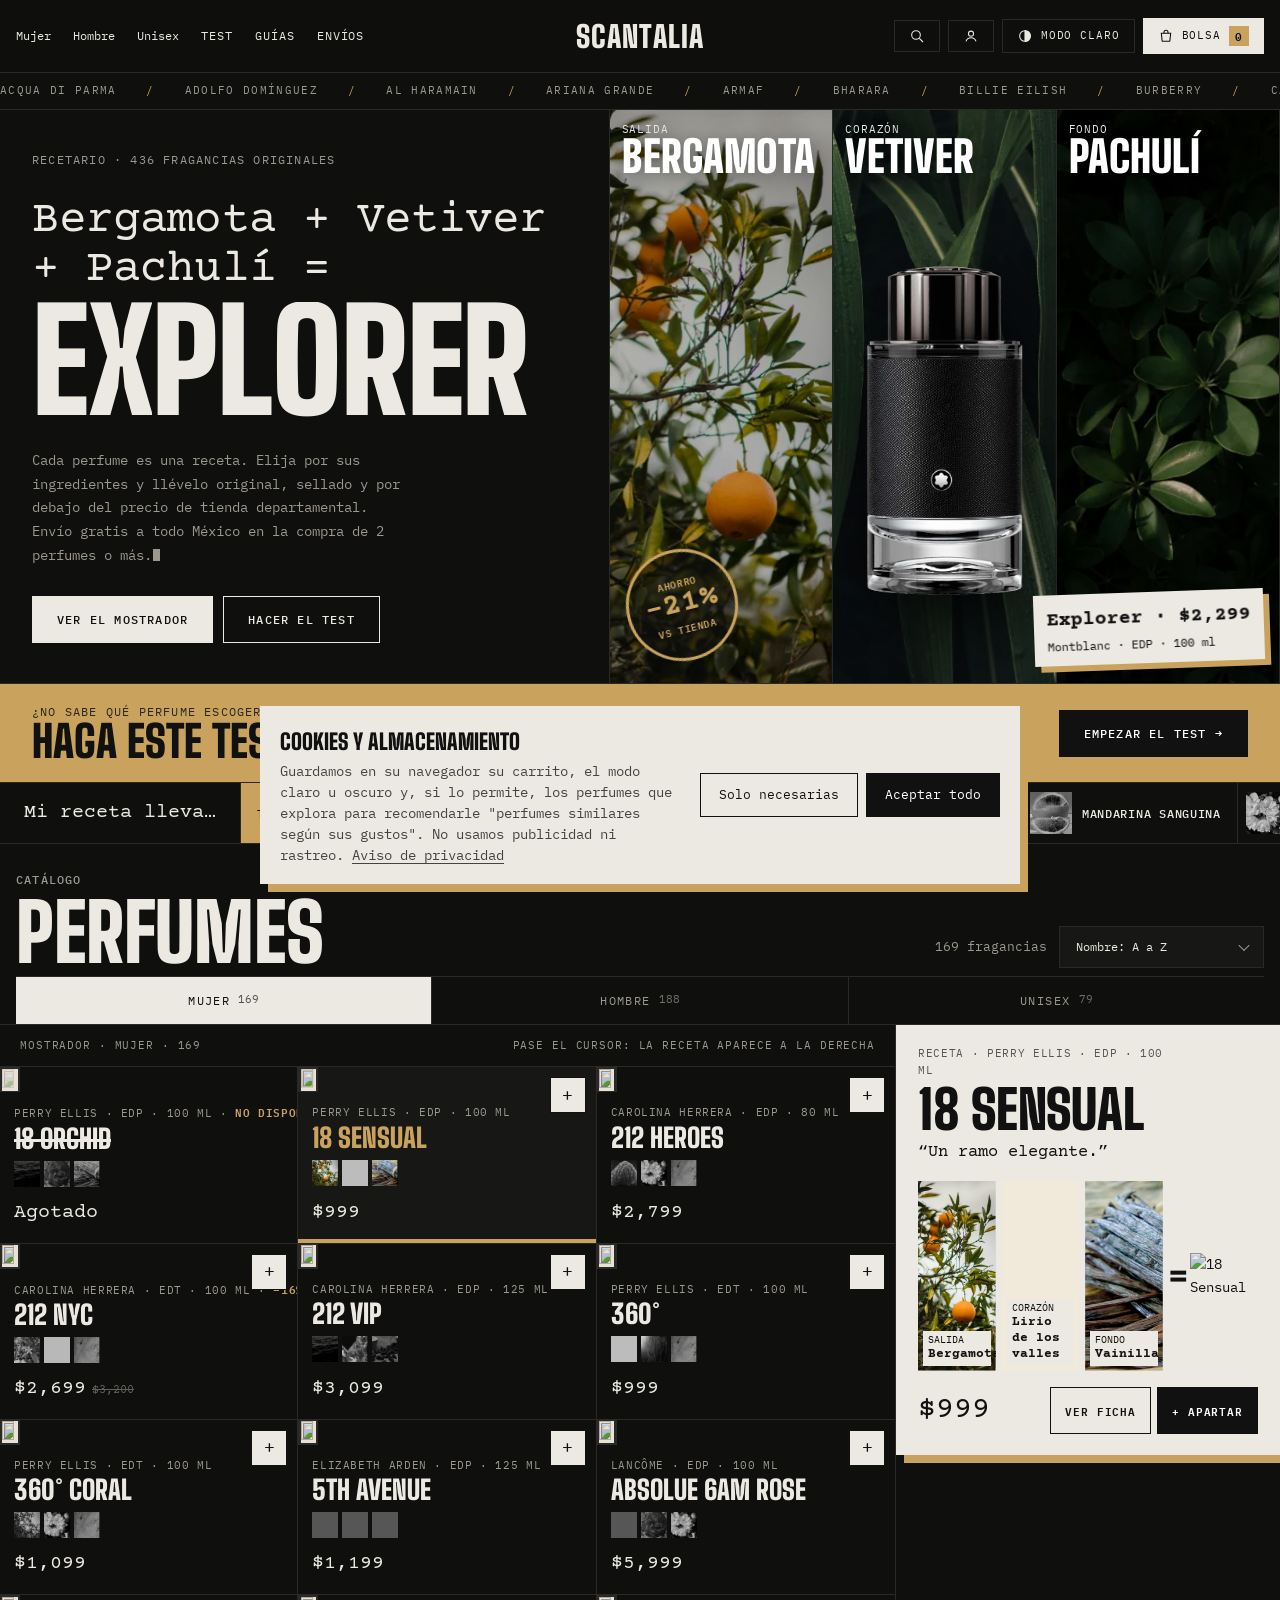
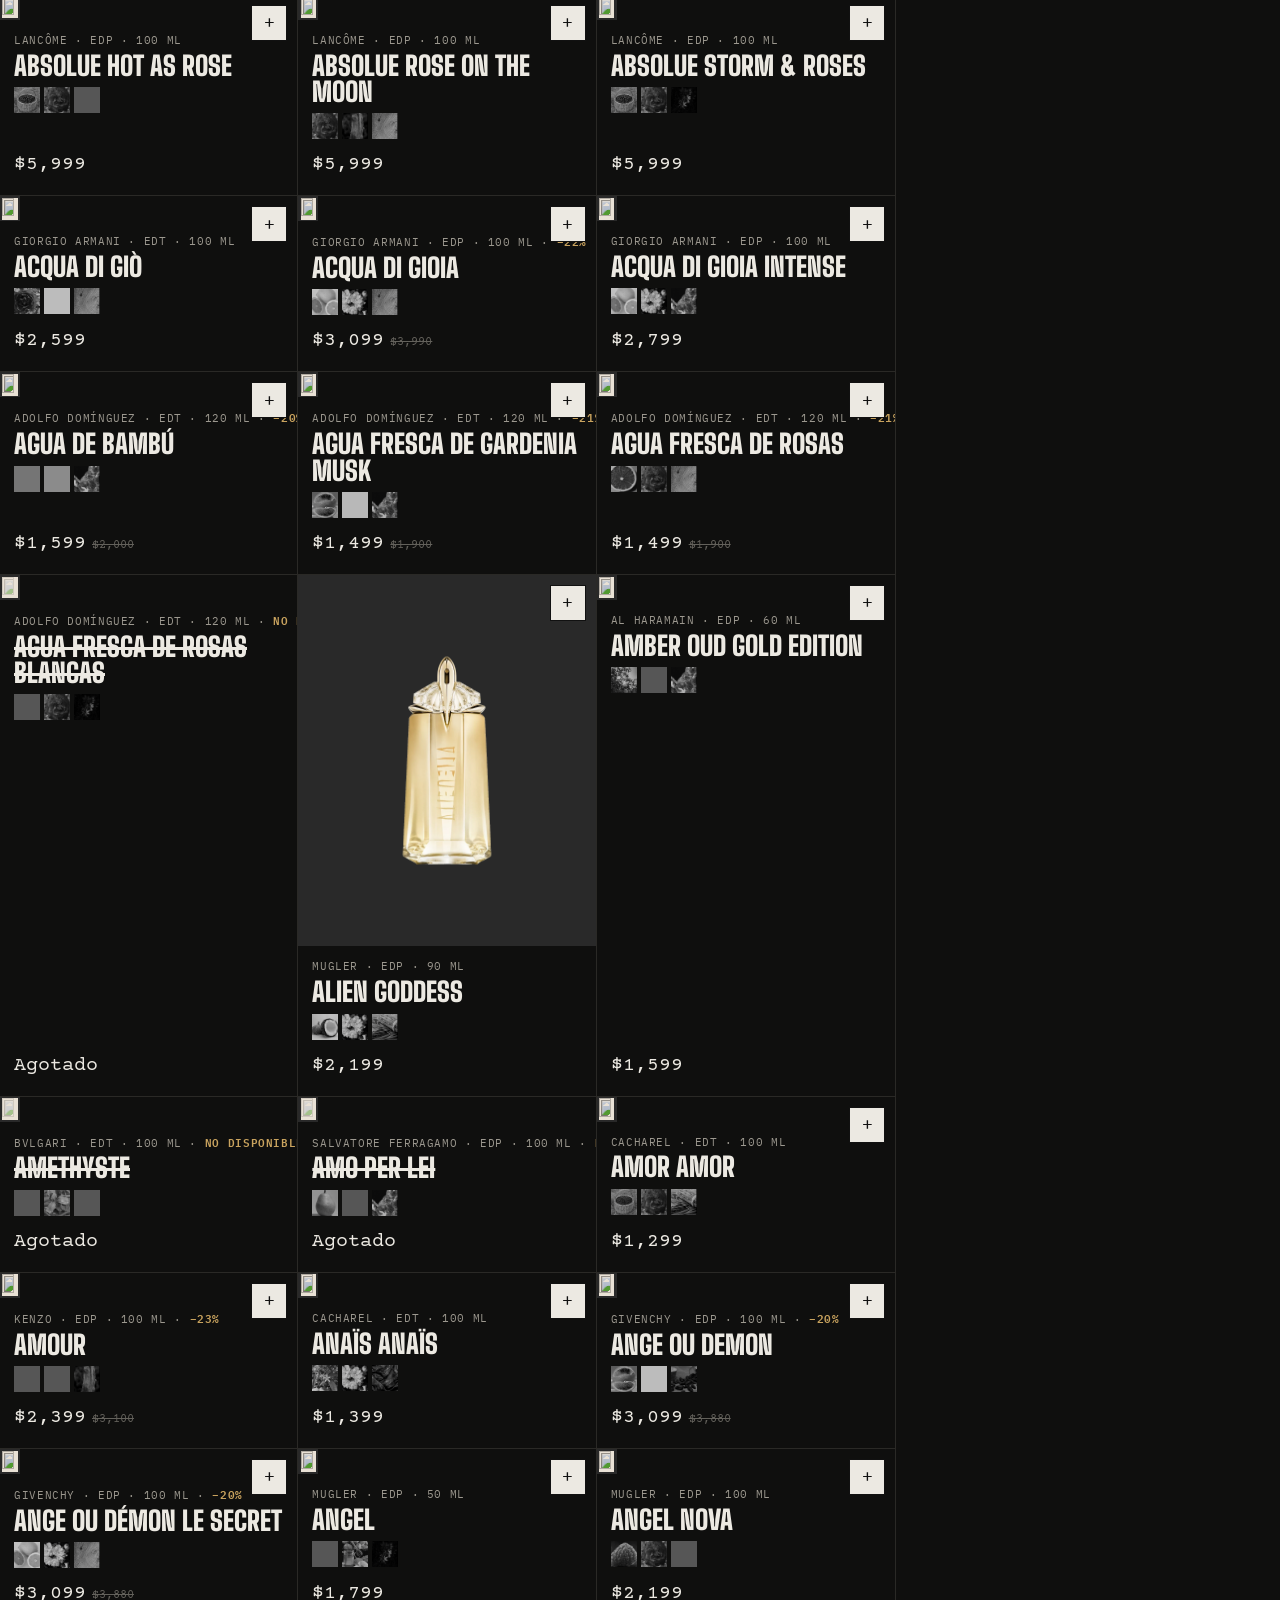
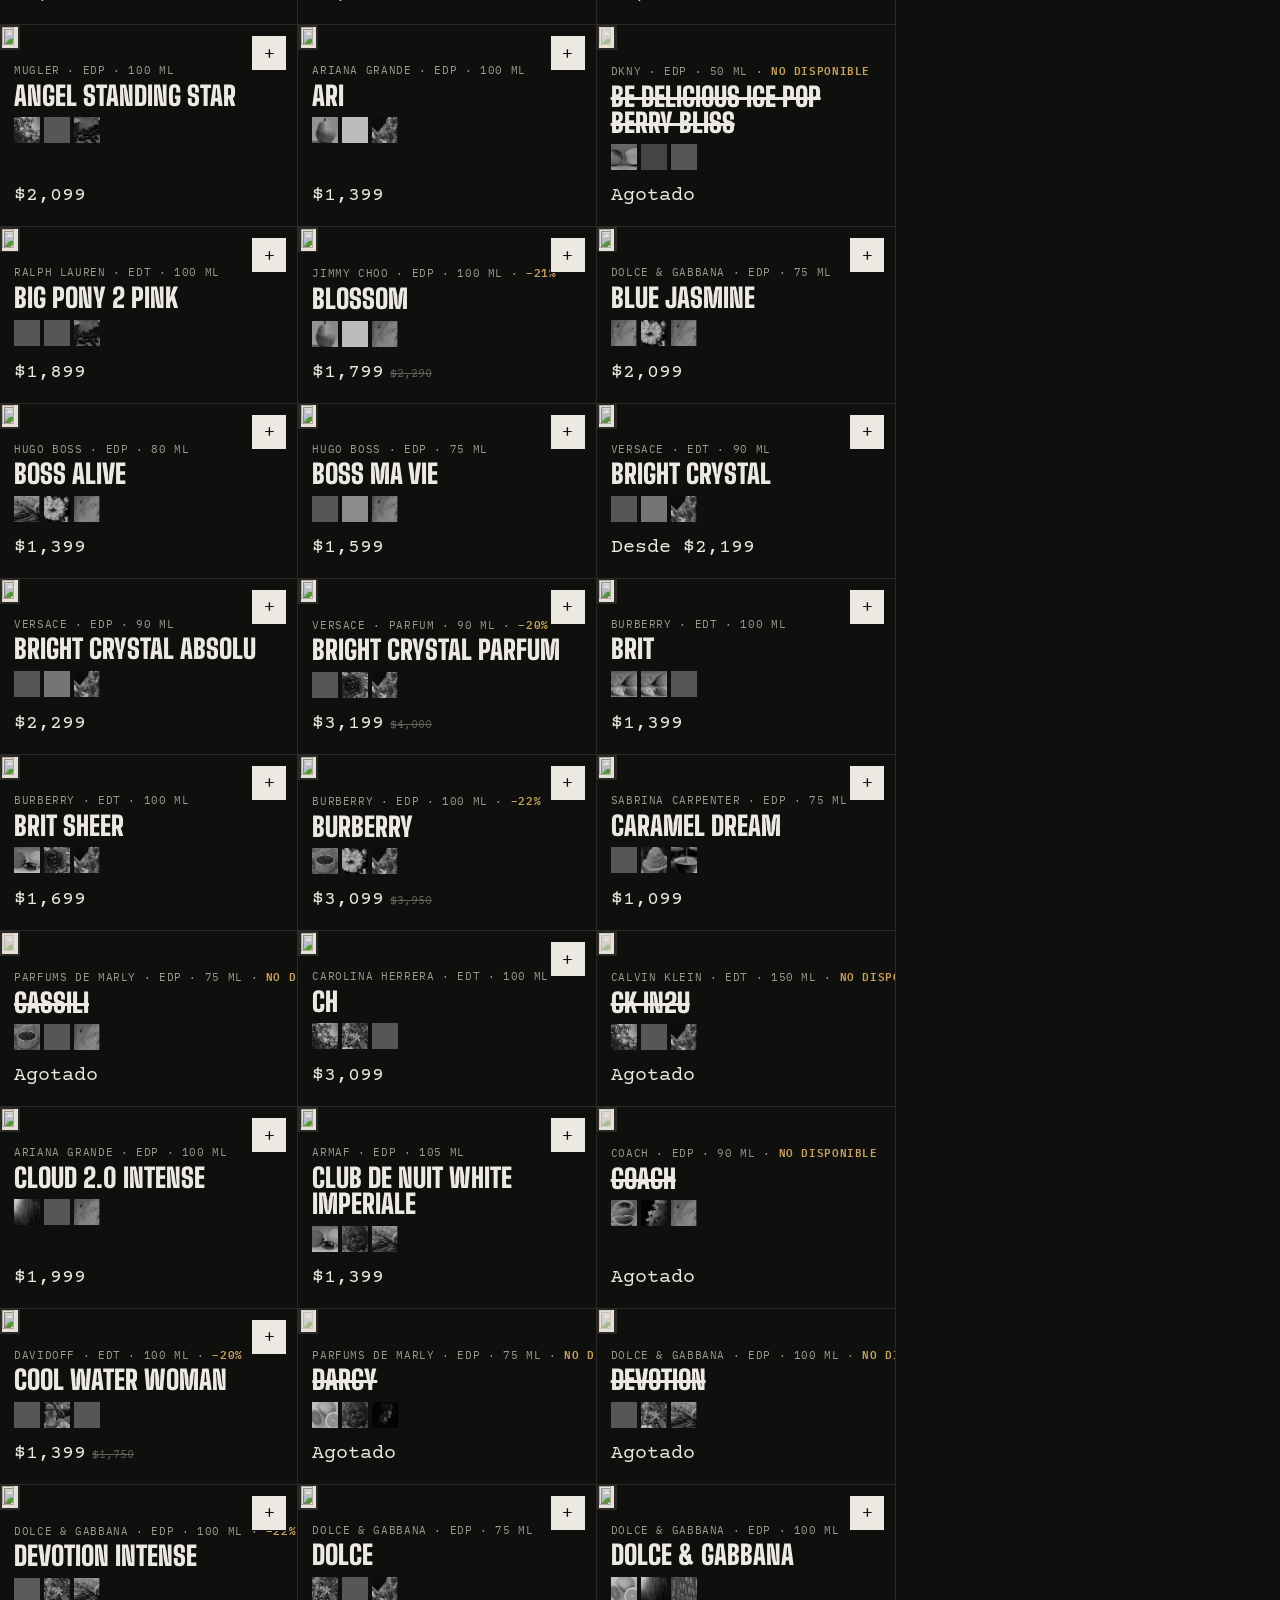
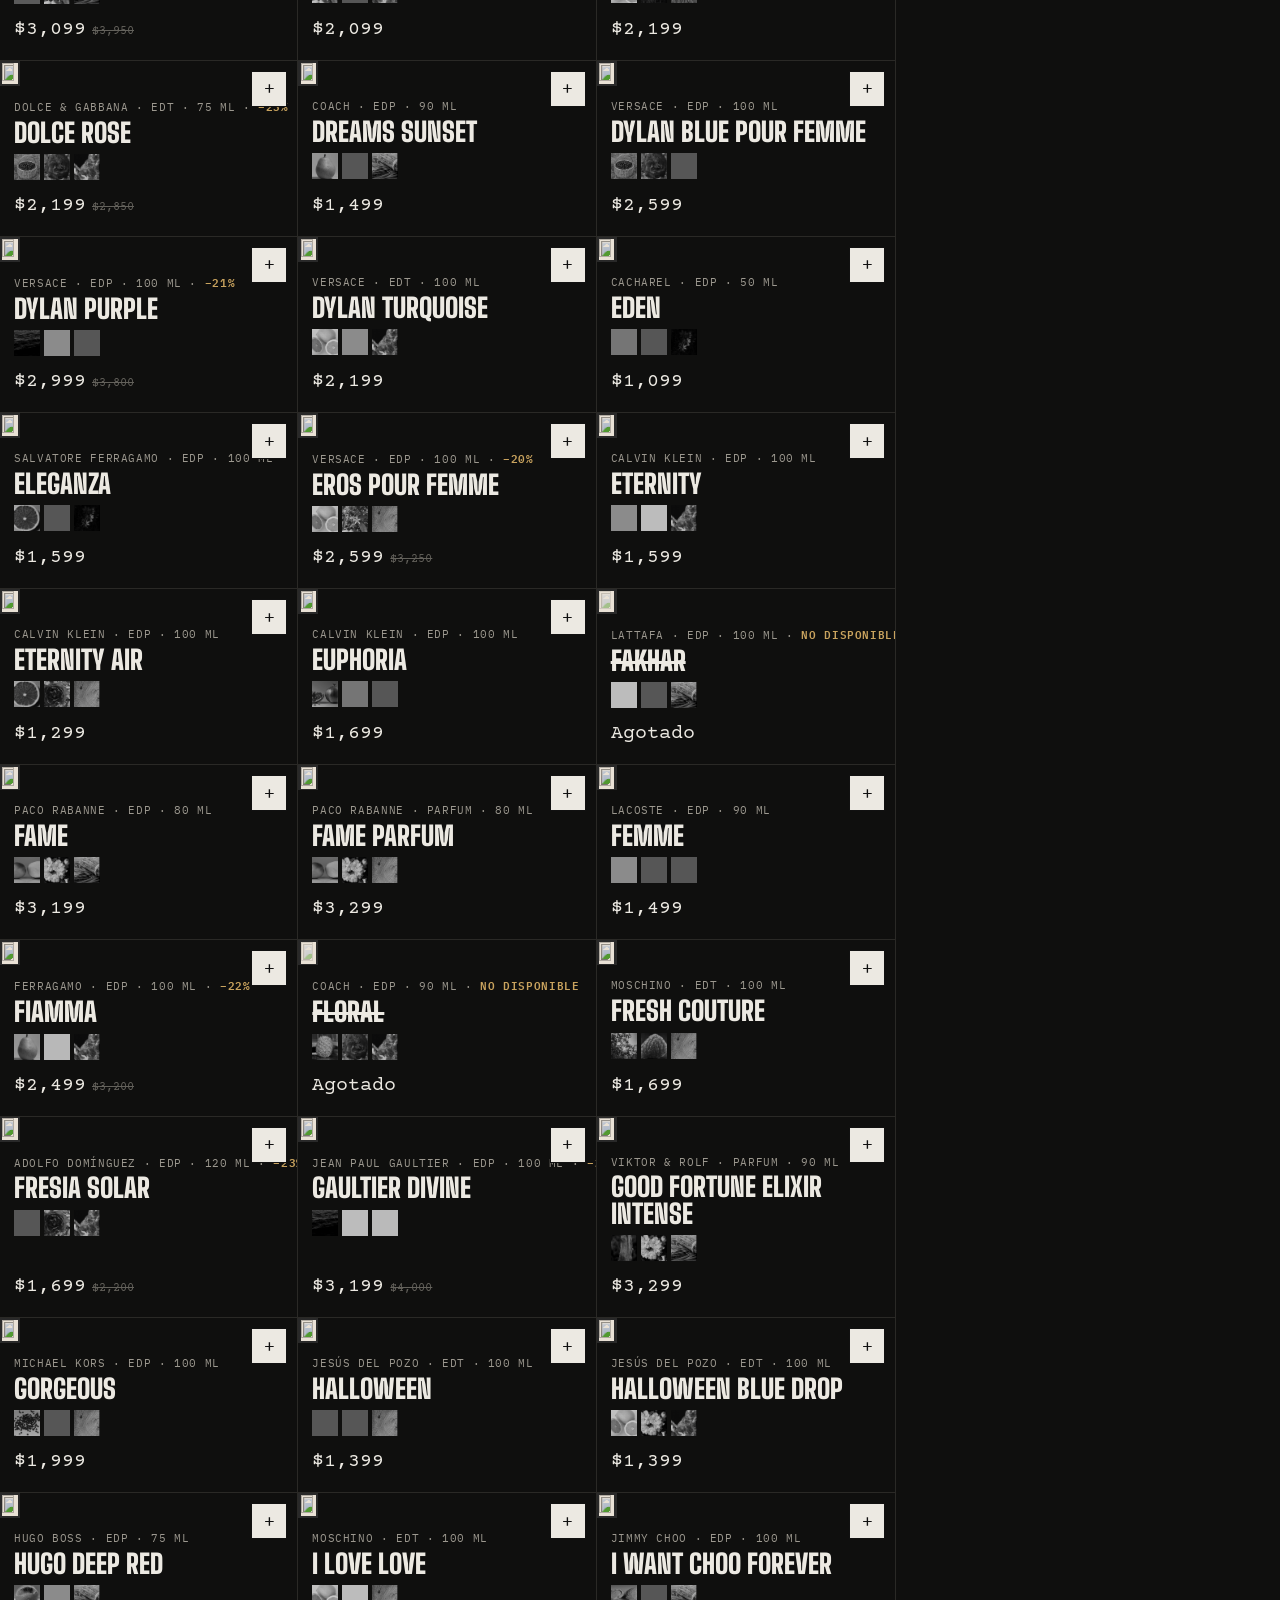
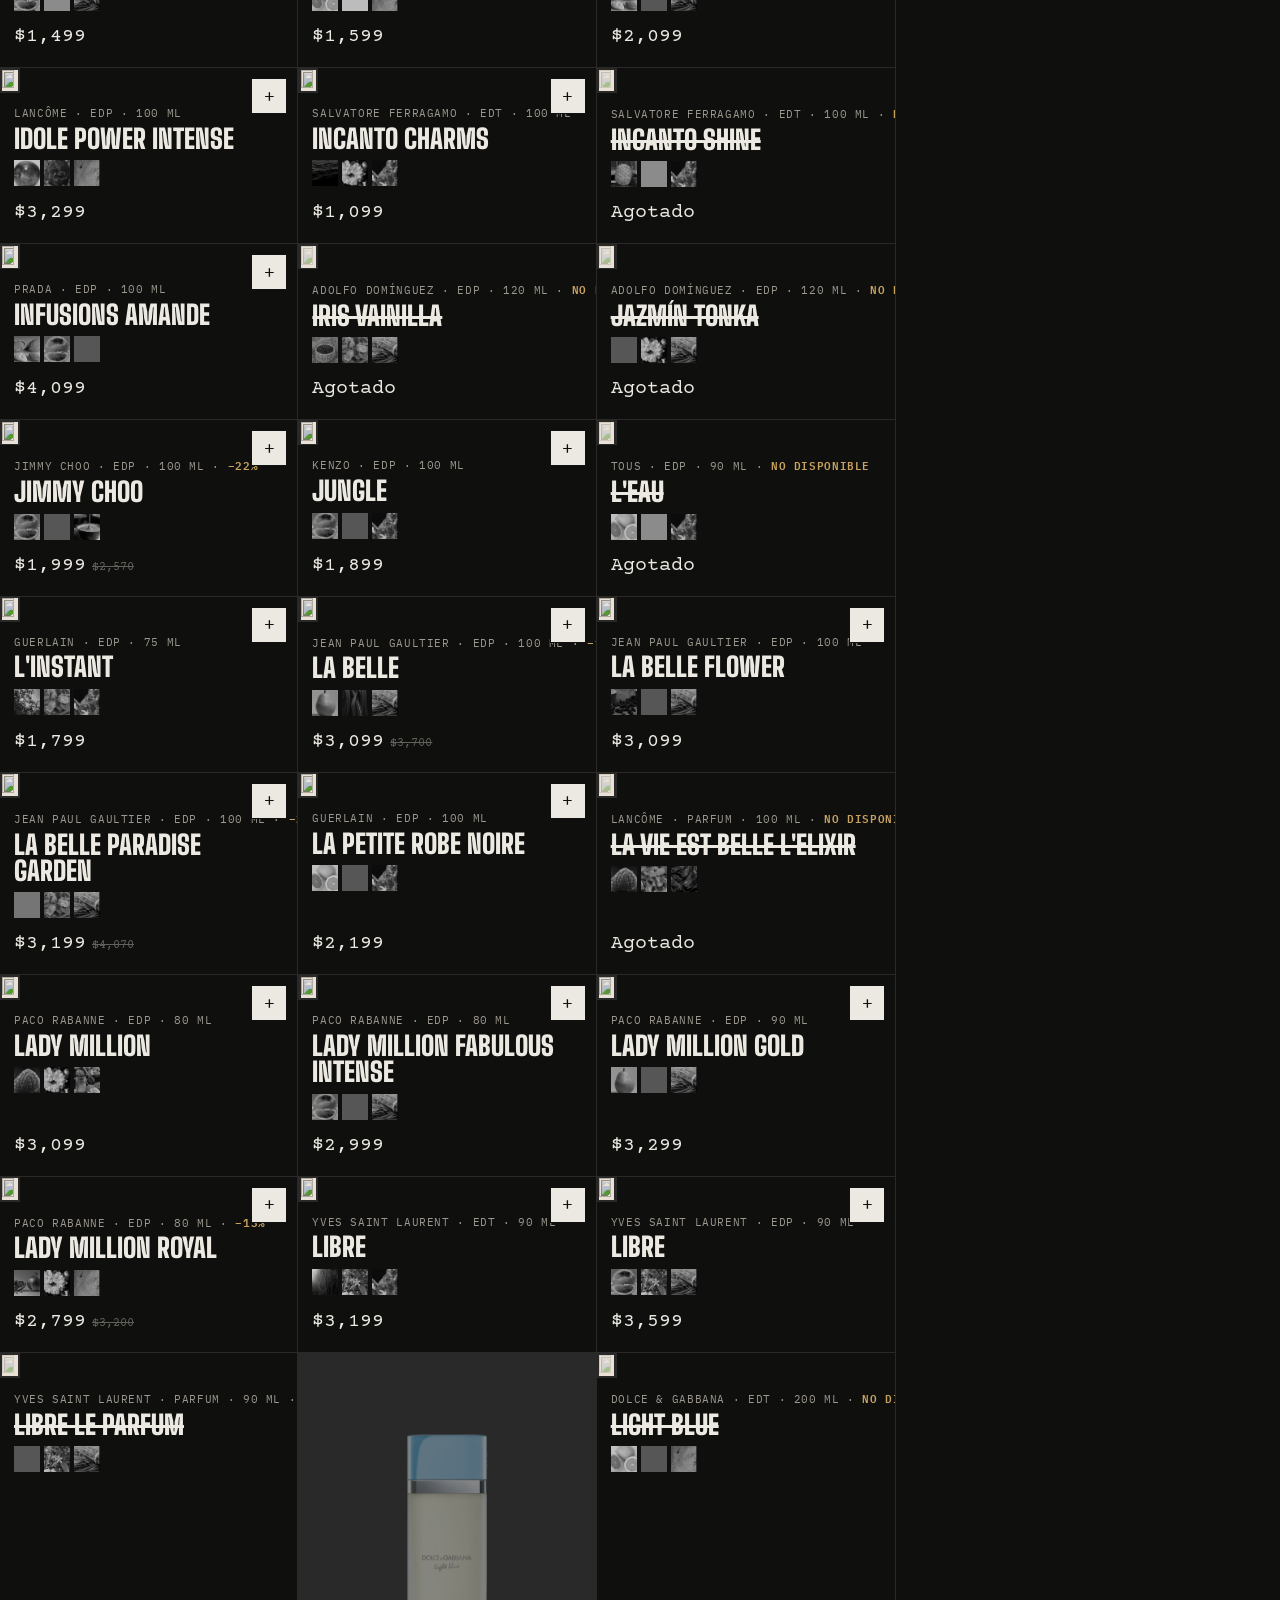
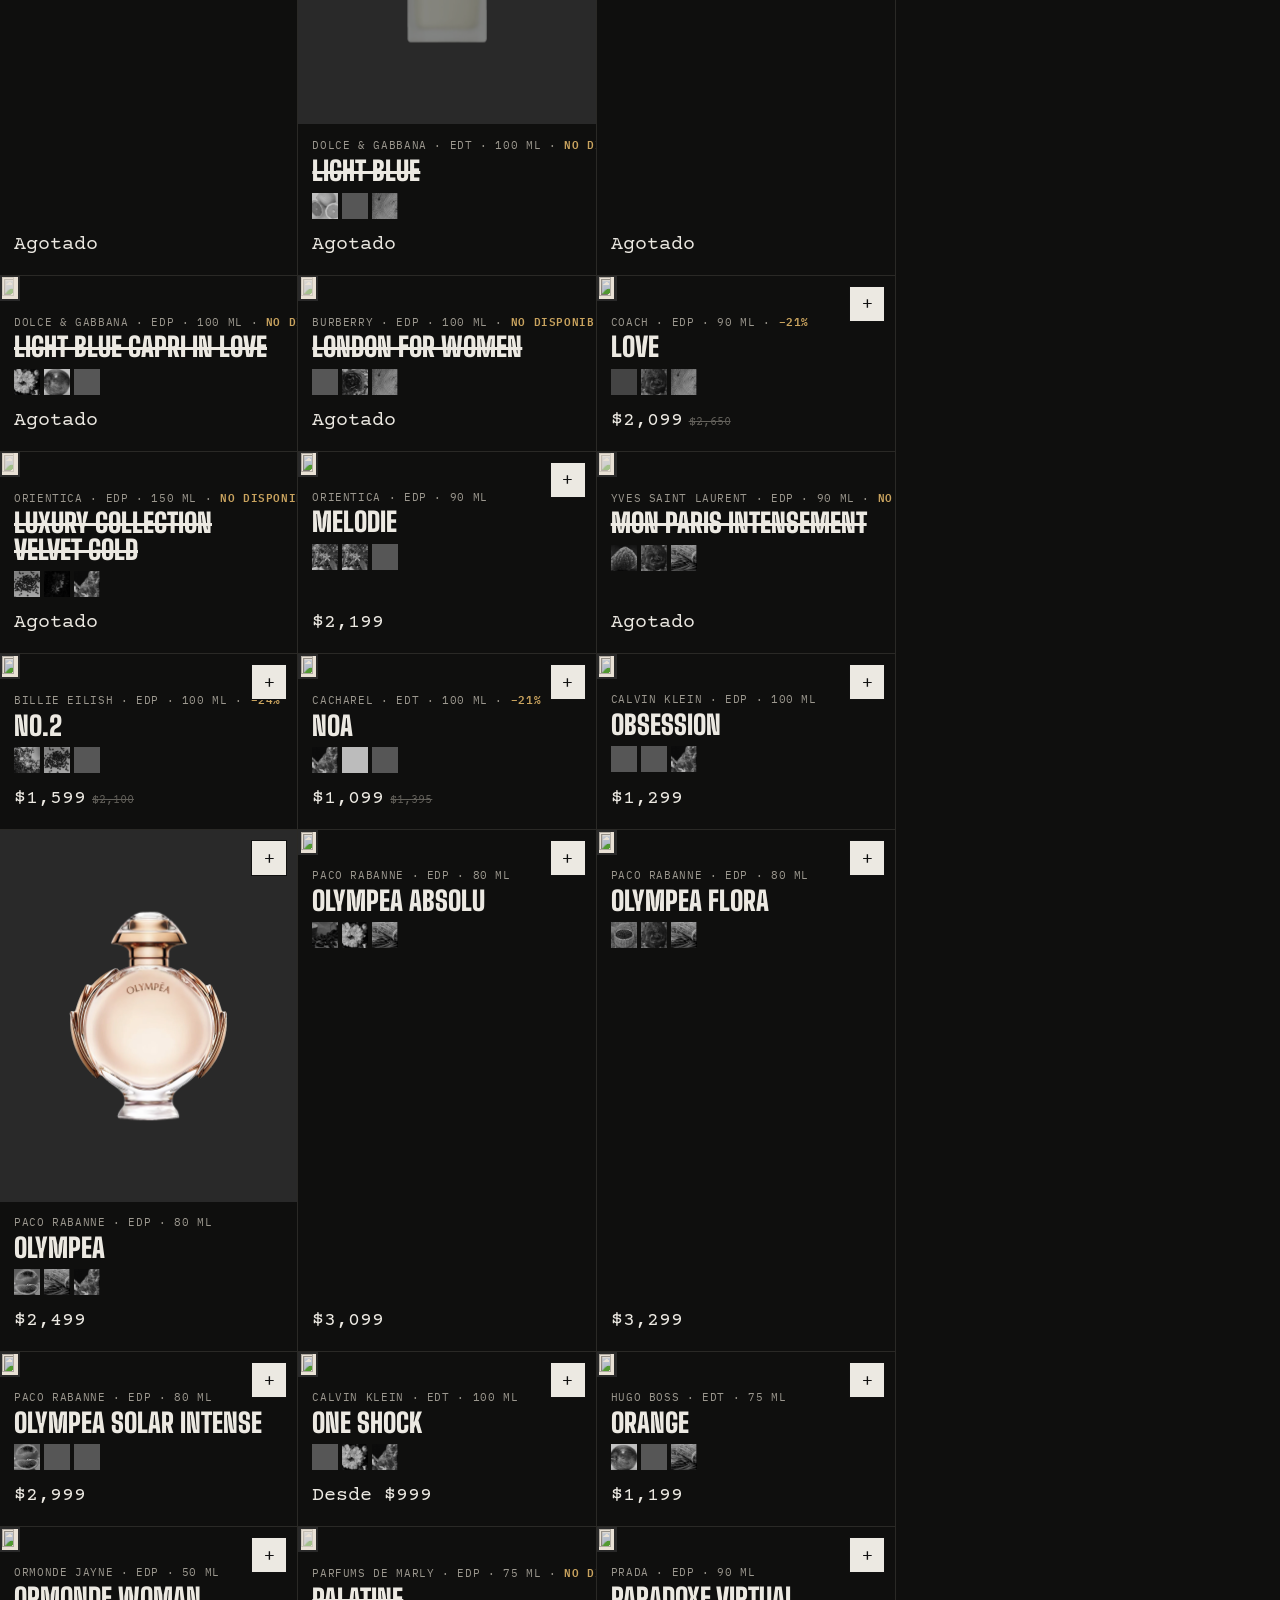
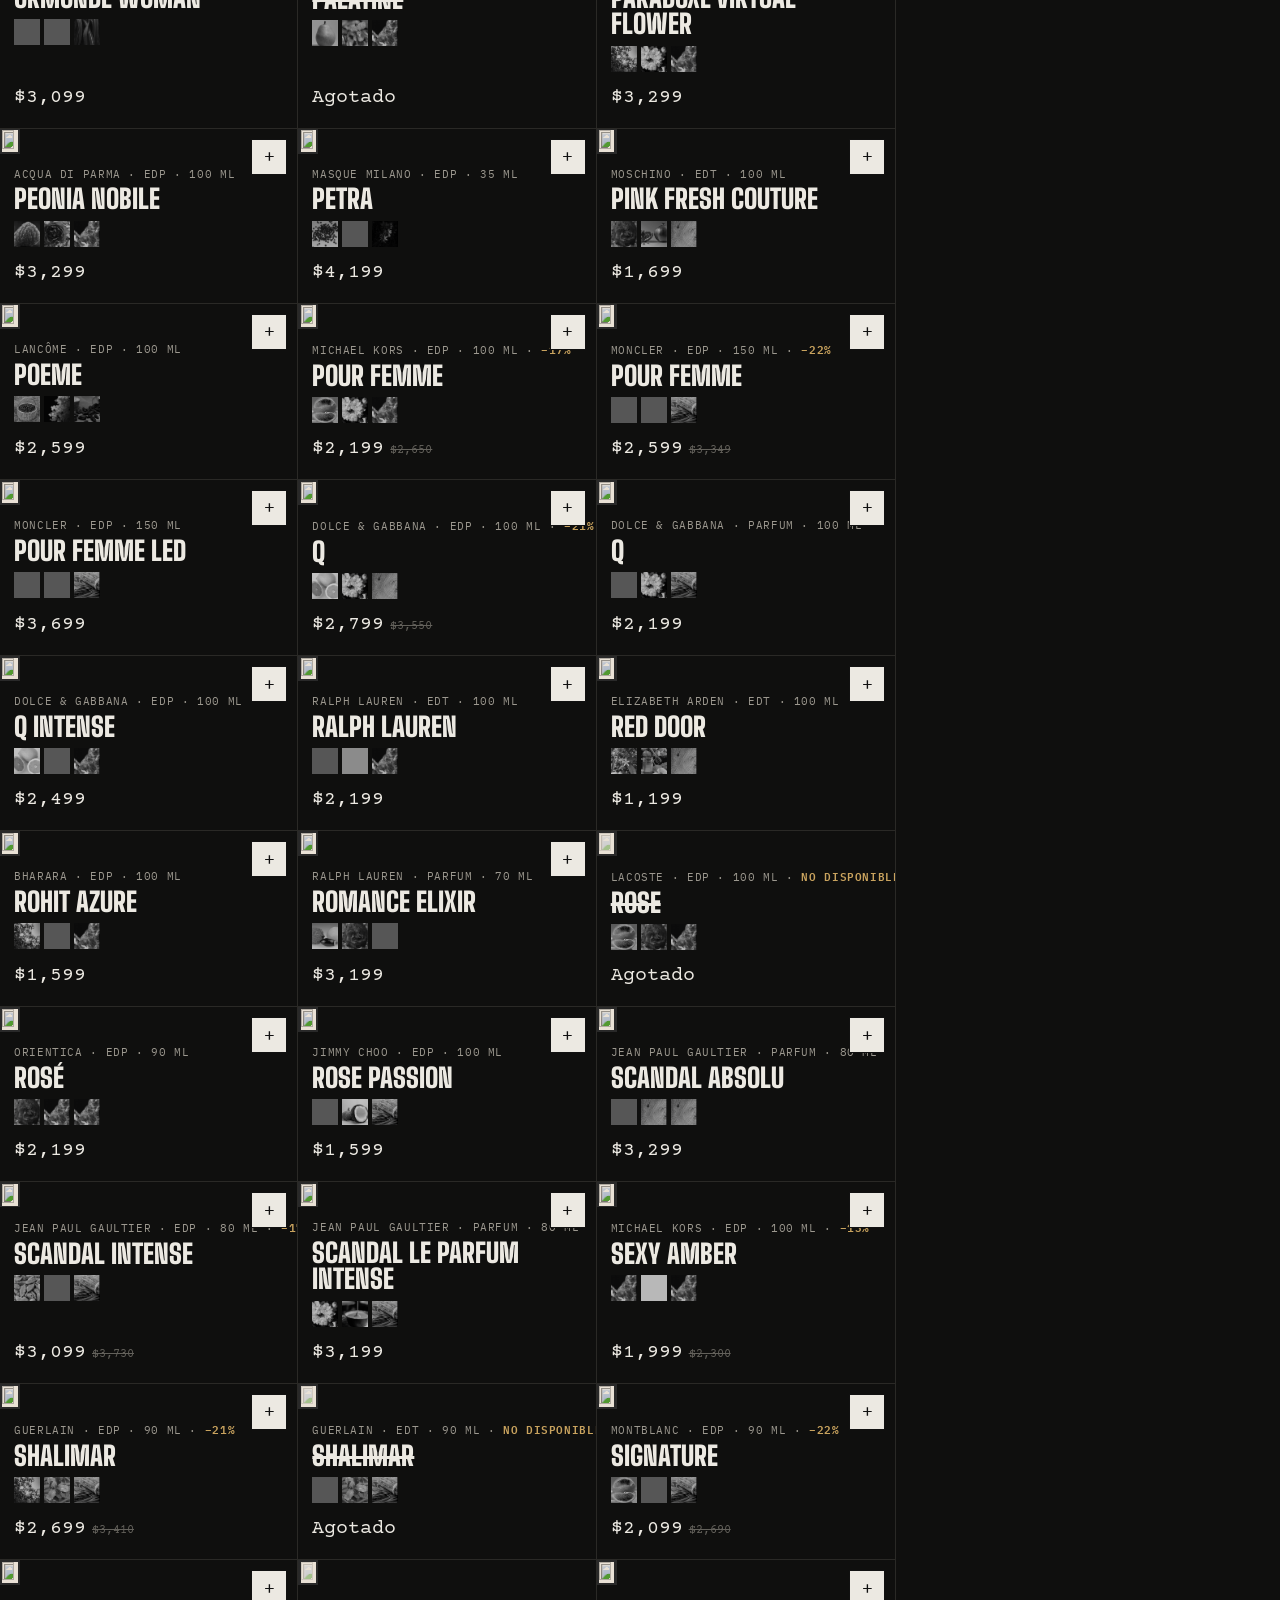
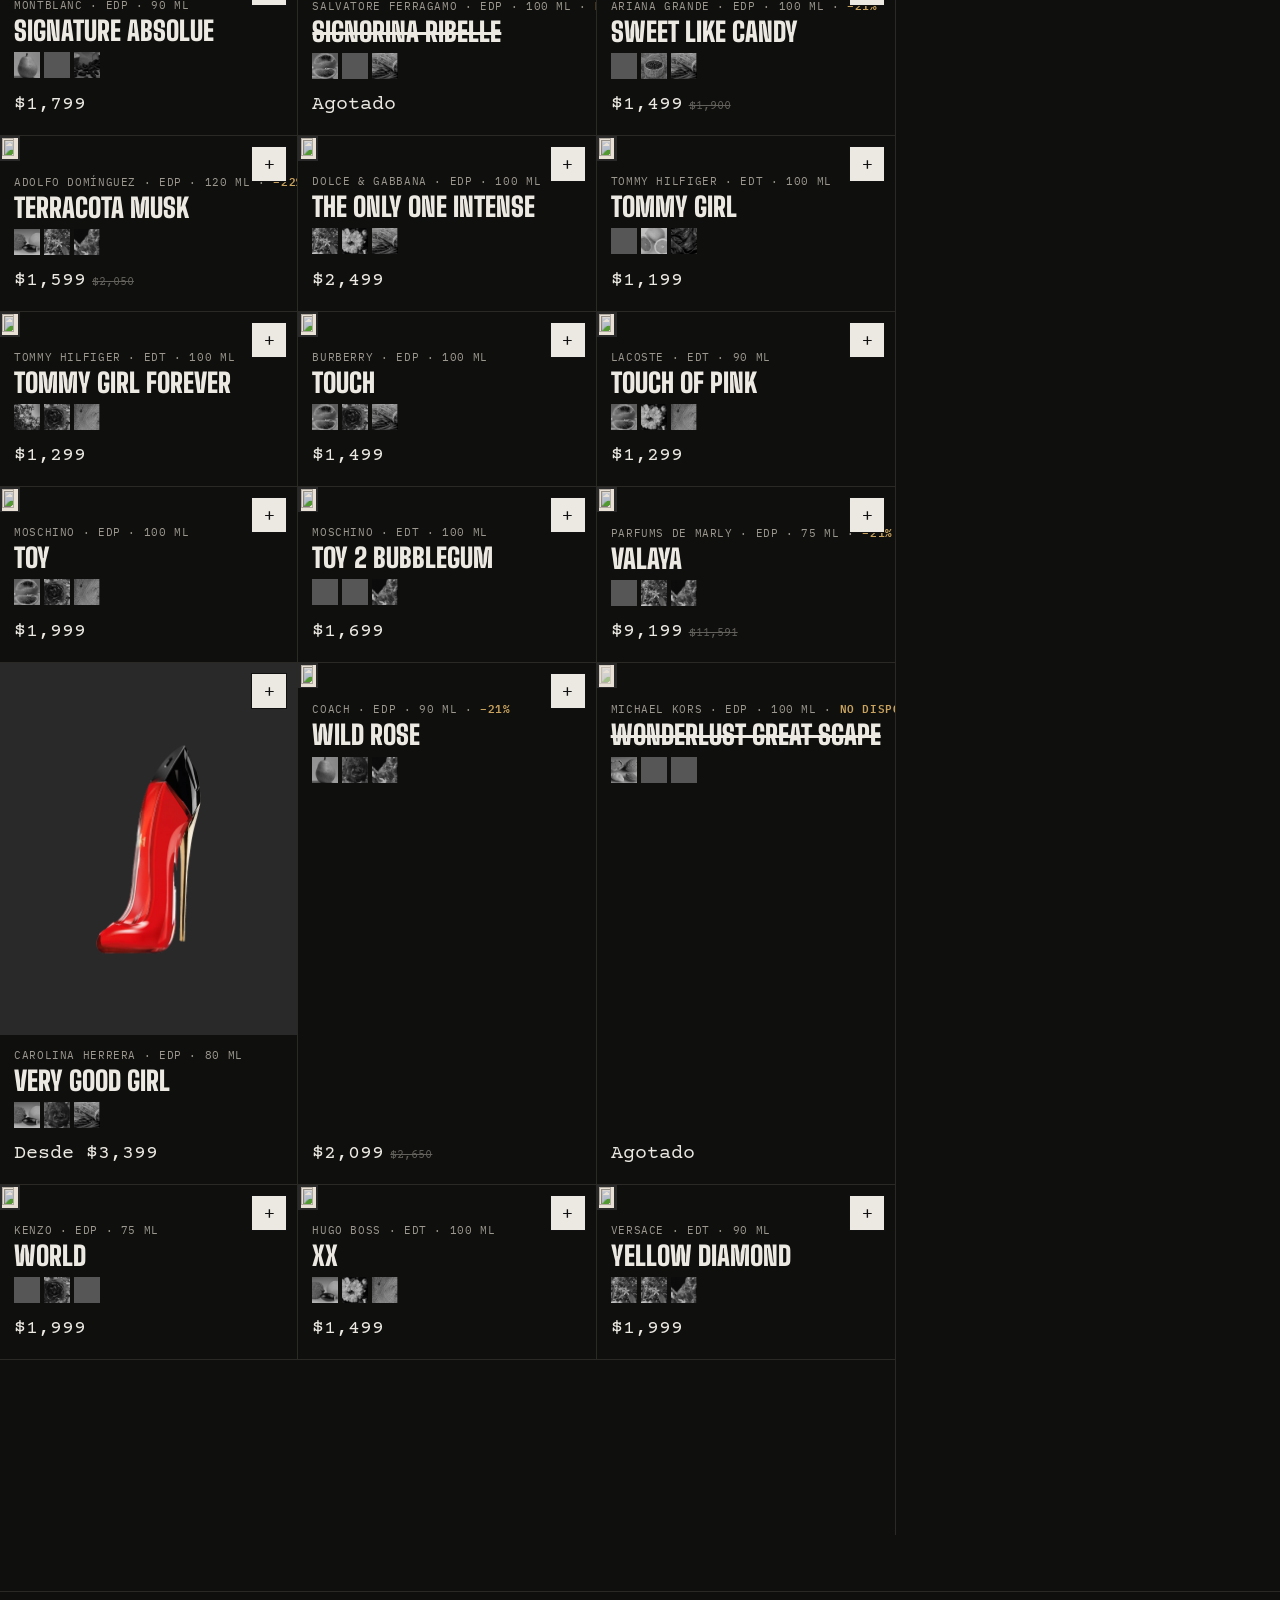
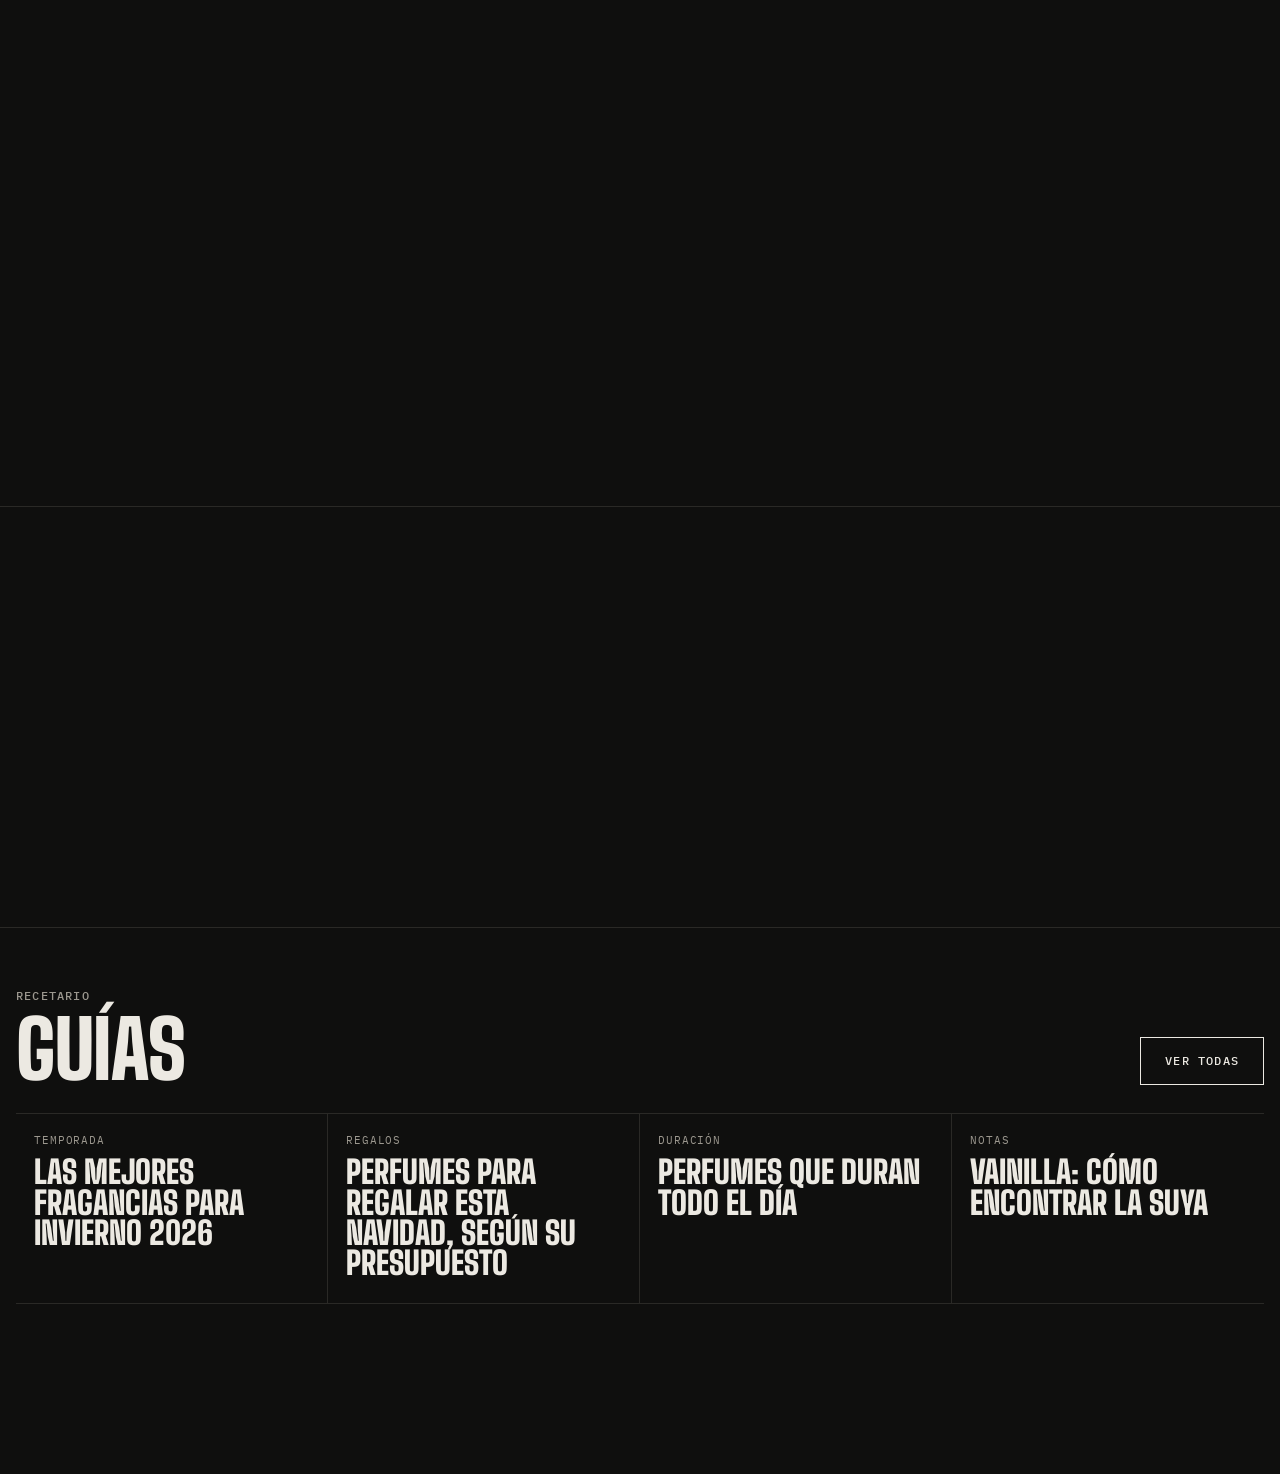
==== commit ccd0d65c: "Revierte el nombre en contorno detrás del frasco: no se veía bien en las tarjetas reales Vuelve el c" ====
--- a/index.html
+++ b/index.html
@@ -578,9 +578,7 @@
 .it .th { order: -1; display: flex; align-items: center; justify-content: center; aspect-ratio: 4 / 5; background: var(--foto-bg); overflow: hidden; margin-bottom: 12px; }
 /* Fotos de frasco: recorte propio 1200x1200 transparente (fotos/recortes, el frasco ya ocupa el 70 %) sobre el fondo del tema.
    Las fotos de tienda con fondo blanco (.blanco) se funden sobre un panel beige, también en modo oscuro. */
-.it .th img { width: 100%; height: 100%; object-fit: contain; transition: transform 1.2s cubic-bezier(.16,.8,.2,1); position: relative; z-index: 2; }
-.it .th { container-type: inline-size; }
-.it .palabra { position: absolute; left: 0; right: 0; top: 50%; transform: translateY(-50%); z-index: 1; pointer-events: none; text-align: center; font: 900 clamp(34px, 15cqw, 64px)/1 var(--font-display); text-transform: uppercase; white-space: nowrap; overflow: hidden; color: transparent; -webkit-text-stroke: 1px var(--accent); opacity: .42; }
+.it .th img { width: 100%; height: 100%; object-fit: contain; transition: transform 1.2s cubic-bezier(.16,.8,.2,1); }
 .it .th.blanco { isolation: isolate; }
 .it .th.blanco::before { content: ""; position: absolute; inset: 7% 11%; background: #E9E1D5; }
 .it .th.blanco img { position: relative; width: 78%; height: 86%; mix-blend-mode: multiply; }
@@ -950,7 +948,7 @@
 
 <div class="toast" id="toast" role="status" aria-live="polite"></div>
 
-<script src="perfumes.js?v=202611171747"></script>
+<script src="perfumes.js?v=202611171728"></script>
 <script>
 
 const fmt = new Intl.NumberFormat("es-MX", { style: "currency", currency: "MXN", maximumFractionDigits: 0 });
@@ -1040,7 +1038,7 @@
       <span class="t">${p.nombre}</span>
       <span class="mn">${ns.map(n => notaImg(n)).join("")}<em>${ns.map(n => n.nombre).join(" + ")}</em></span>
       <span class="p">${precioCorto(p)}</span>
-      <span class="th${/^https?:/.test(p.img || "") && !p.recorte ? " blanco" : ""}"><span class="palabra" aria-hidden="true">${p.nombre.split(" ")[0]}</span>${p.img ?`<img src="${p.img}" alt="" loading="lazy" referrerpolicy="no-referrer">` : ""}</span>
+      <span class="th${/^https?:/.test(p.img || "") && !p.recorte ? " blanco" : ""}">${p.img ? `<img src="${p.img}" alt="" loading="lazy" referrerpolicy="no-referrer">` : ""}</span>
       ${disponible(p) ? `<span class="qa" role="button" tabindex="0" data-add="${p.id}" aria-label="Agregar ${p.nombre} a la bolsa">+</span>` : ""}
     </button>`;
   }).join("") : `<p class="vacio">${state.texto ? "No encontramos perfumes con esa búsqueda. Pruebe otra palabra." : "No hay fragancias con esa nota en esta sección. Pruebe otra nota o quite el filtro."}</p>`;
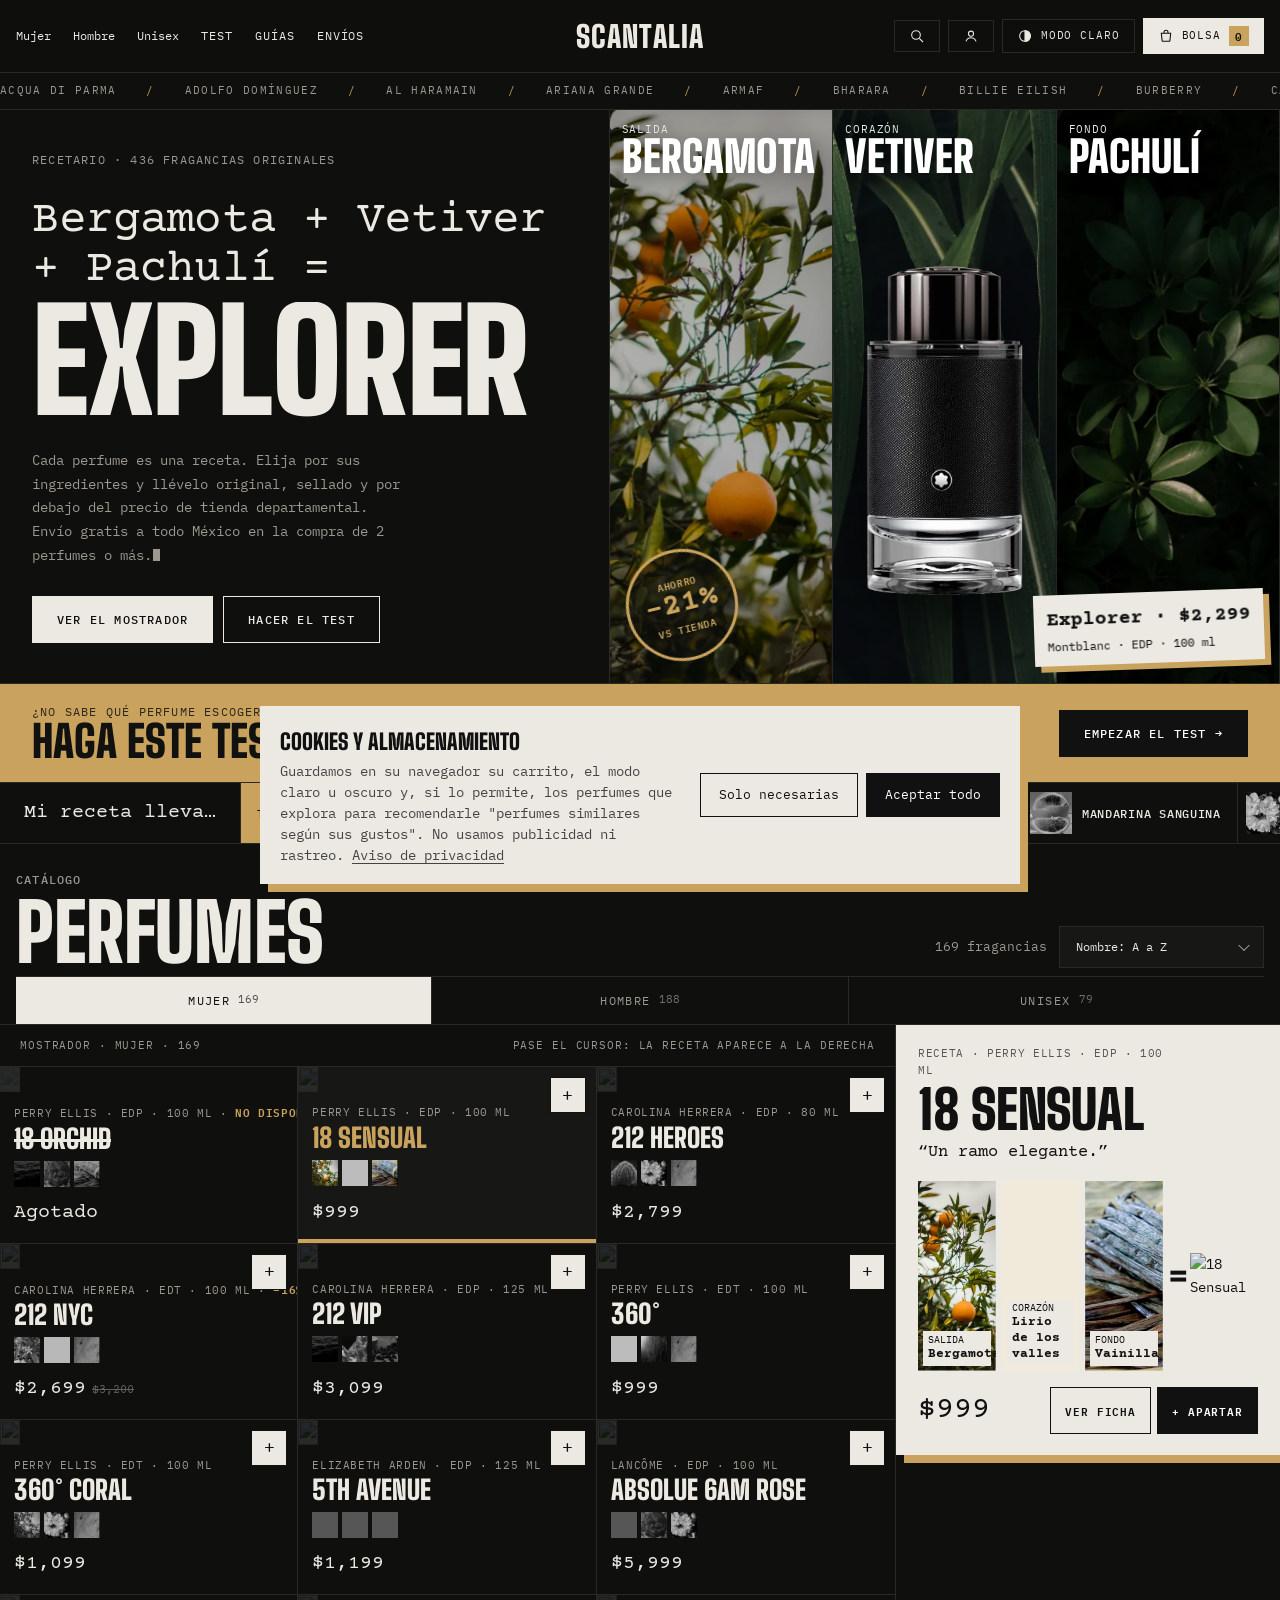
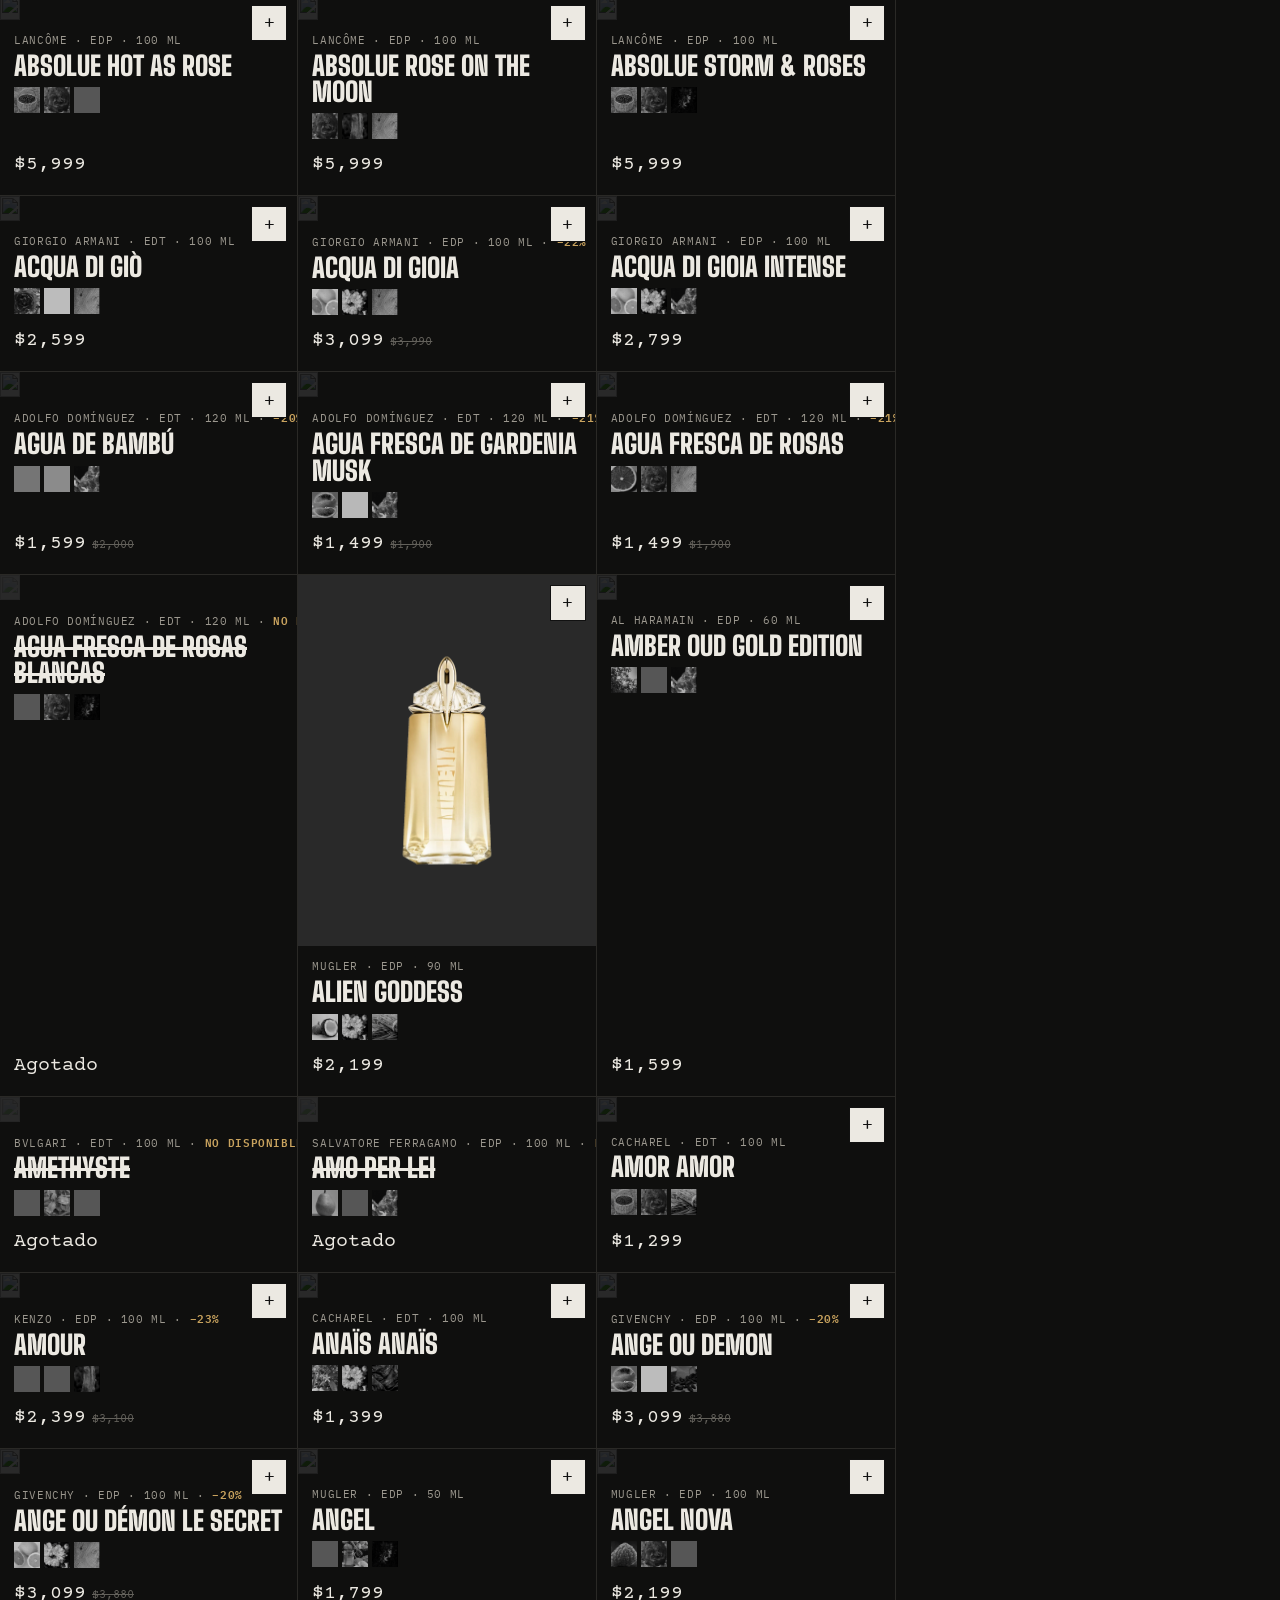
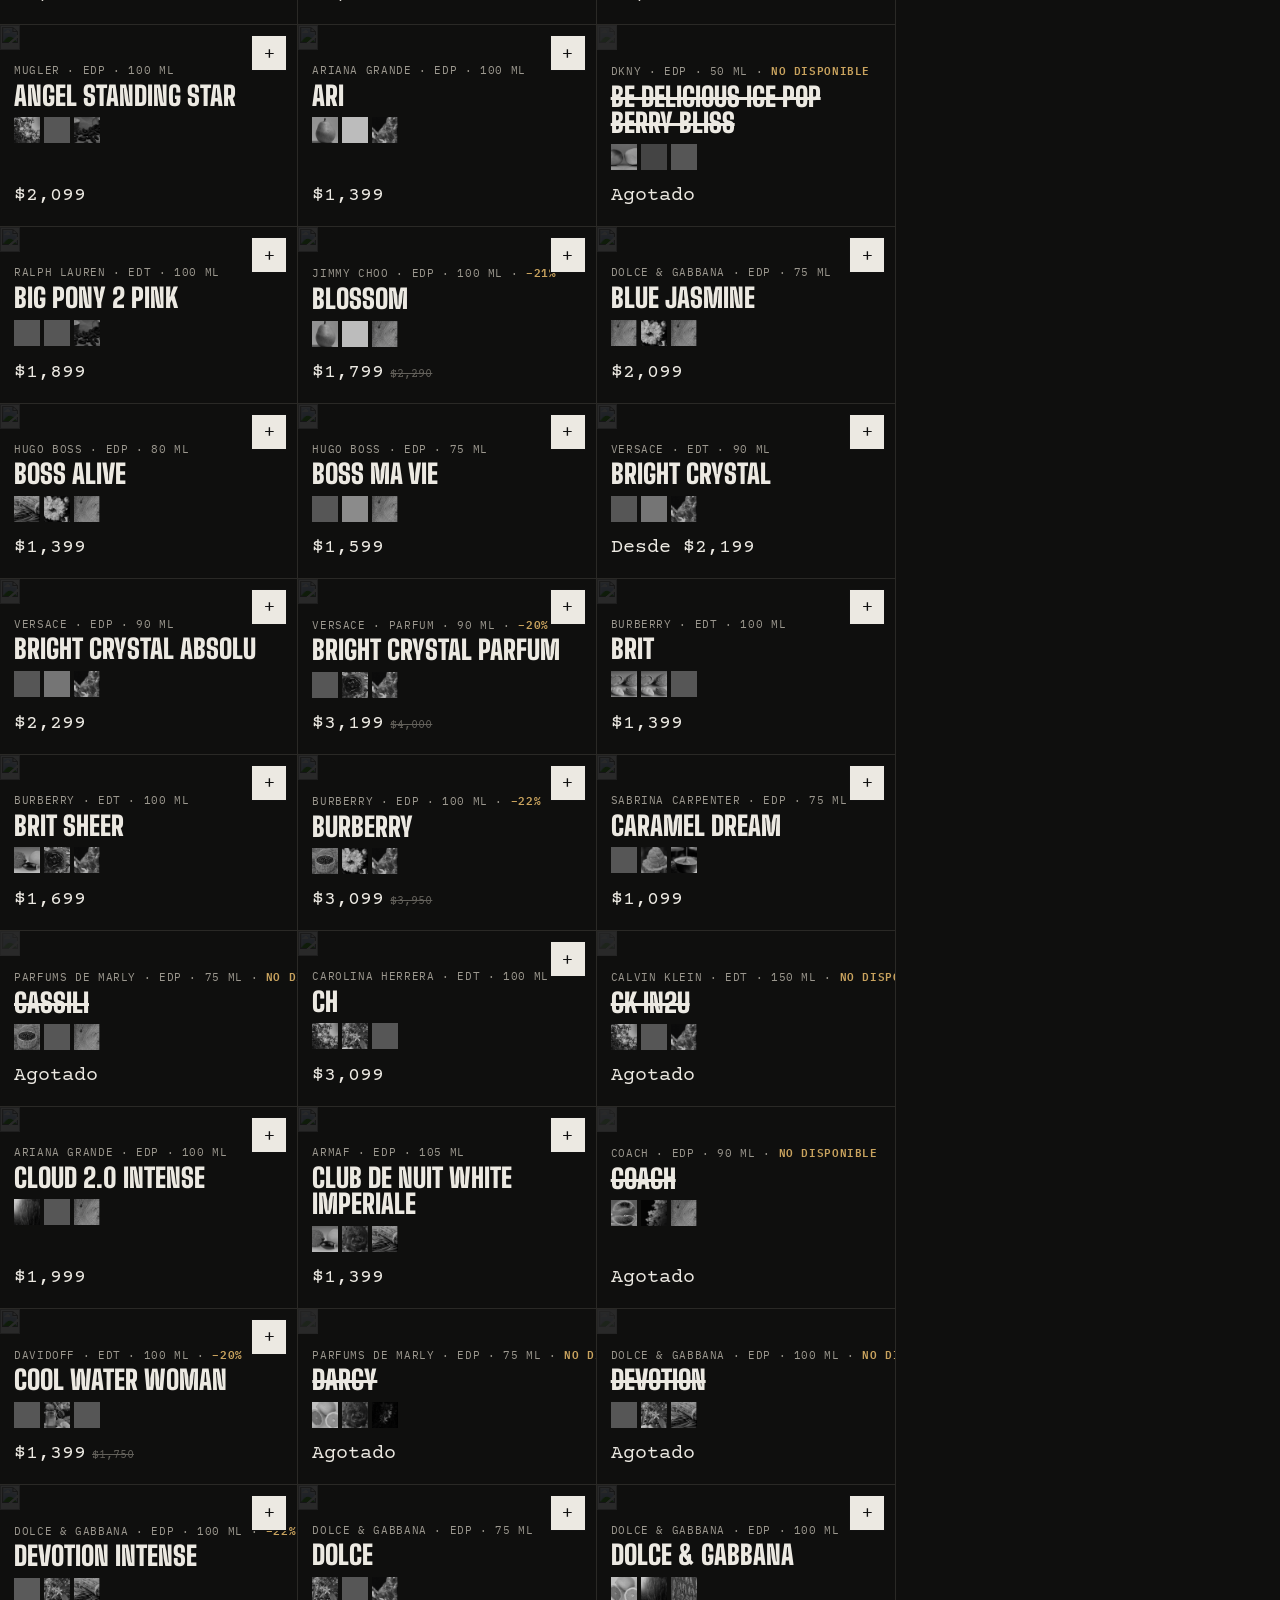
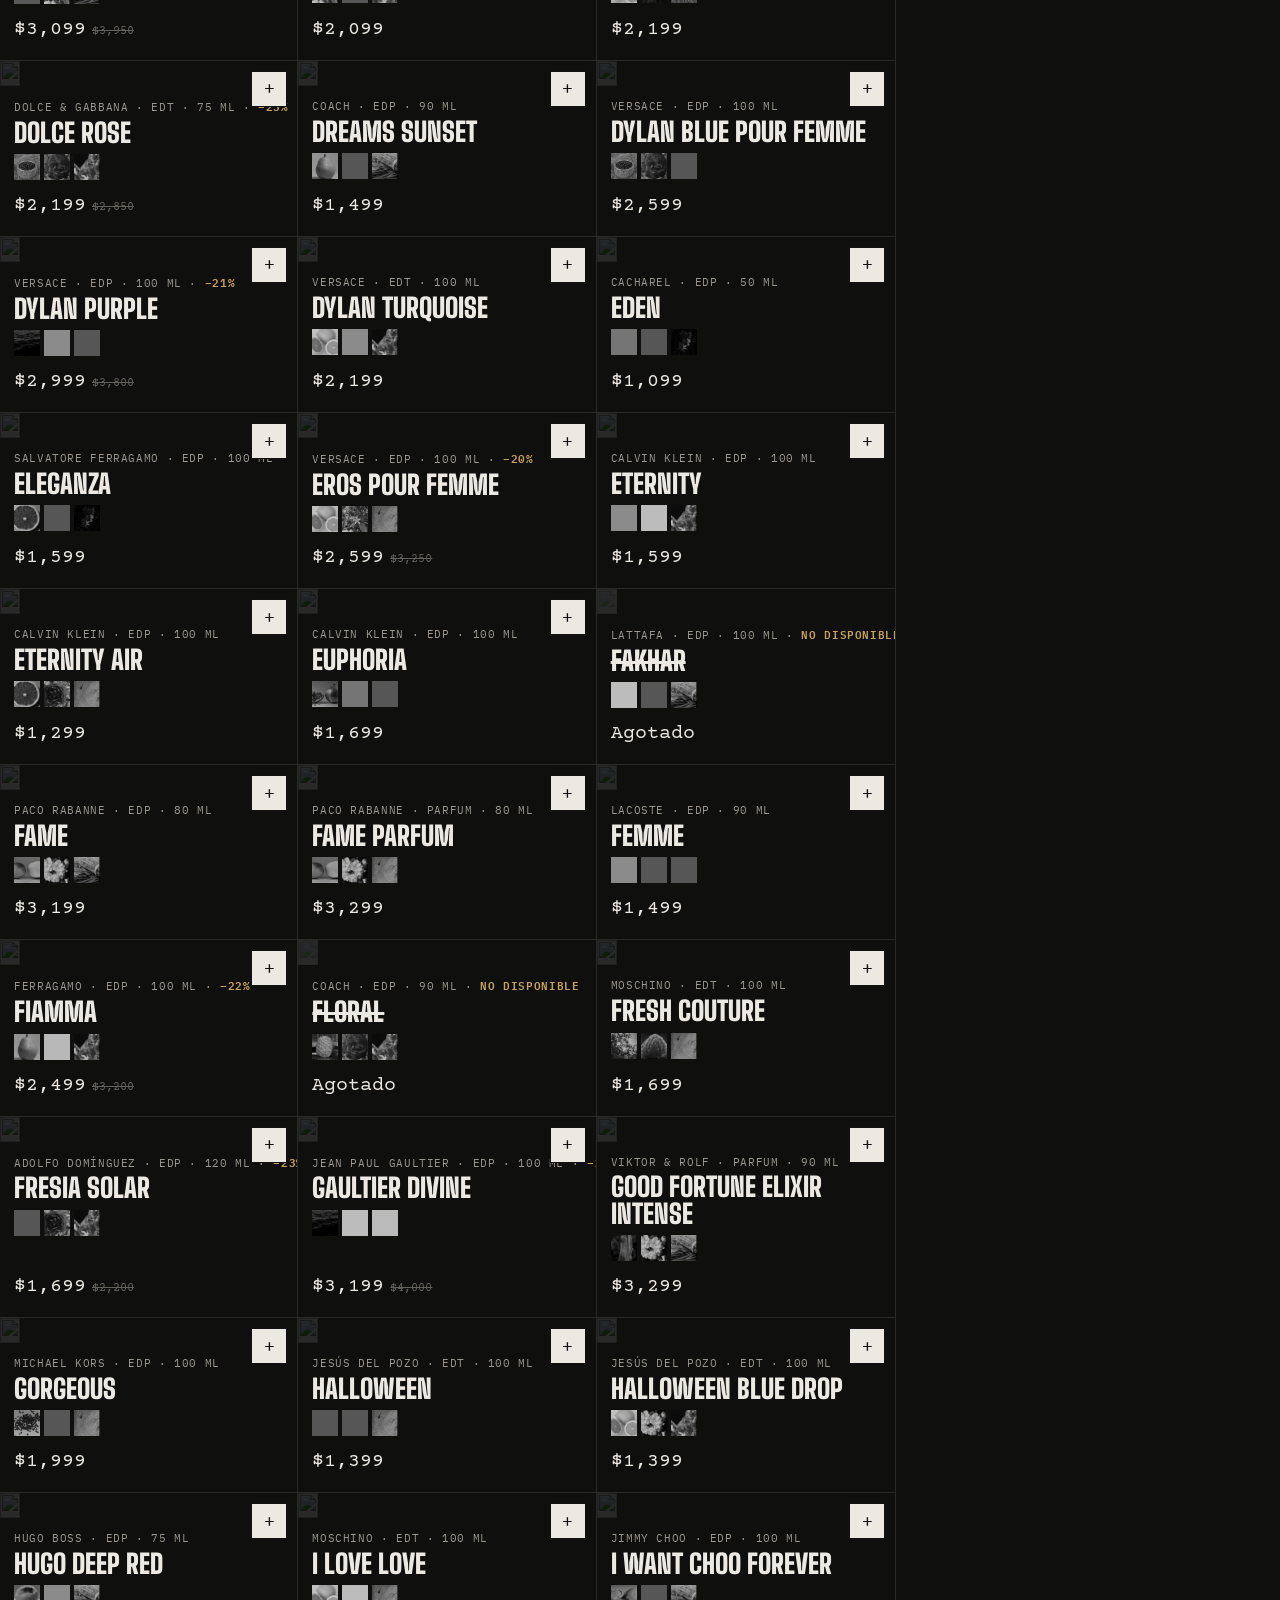
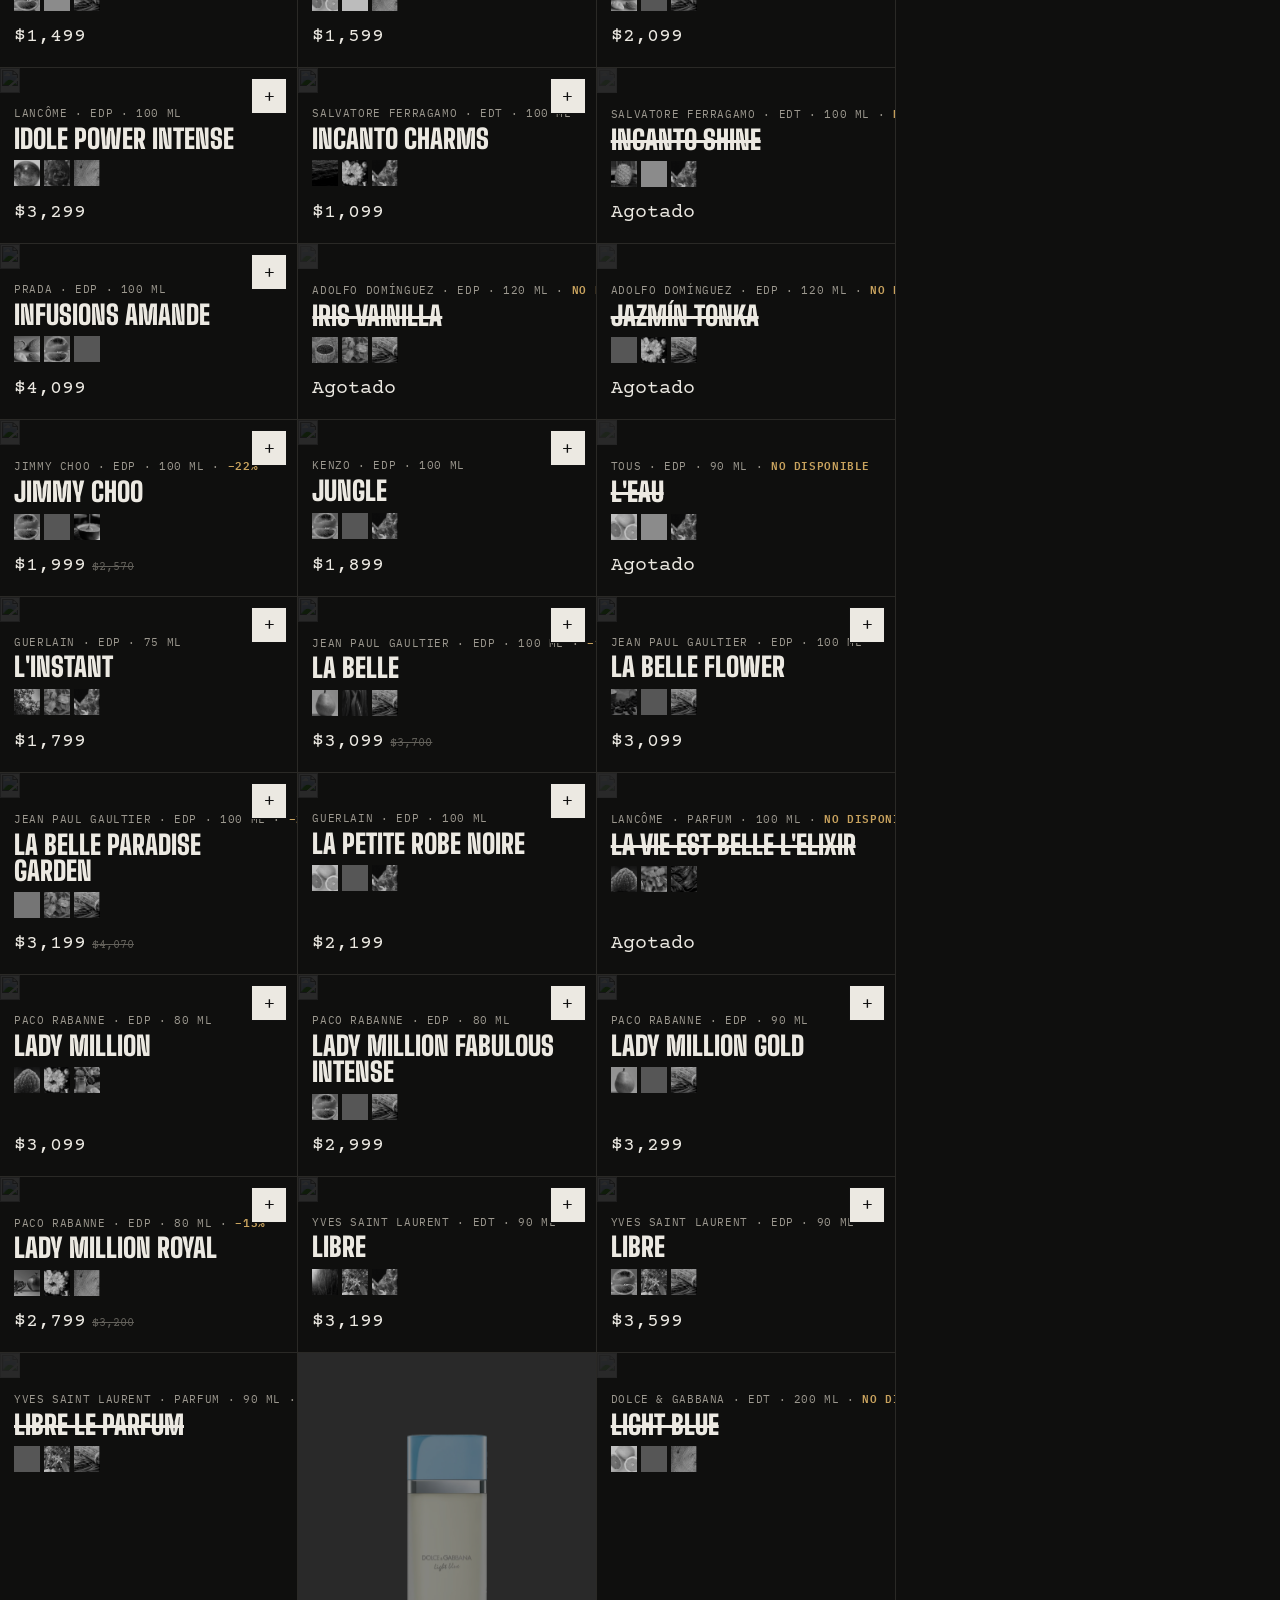
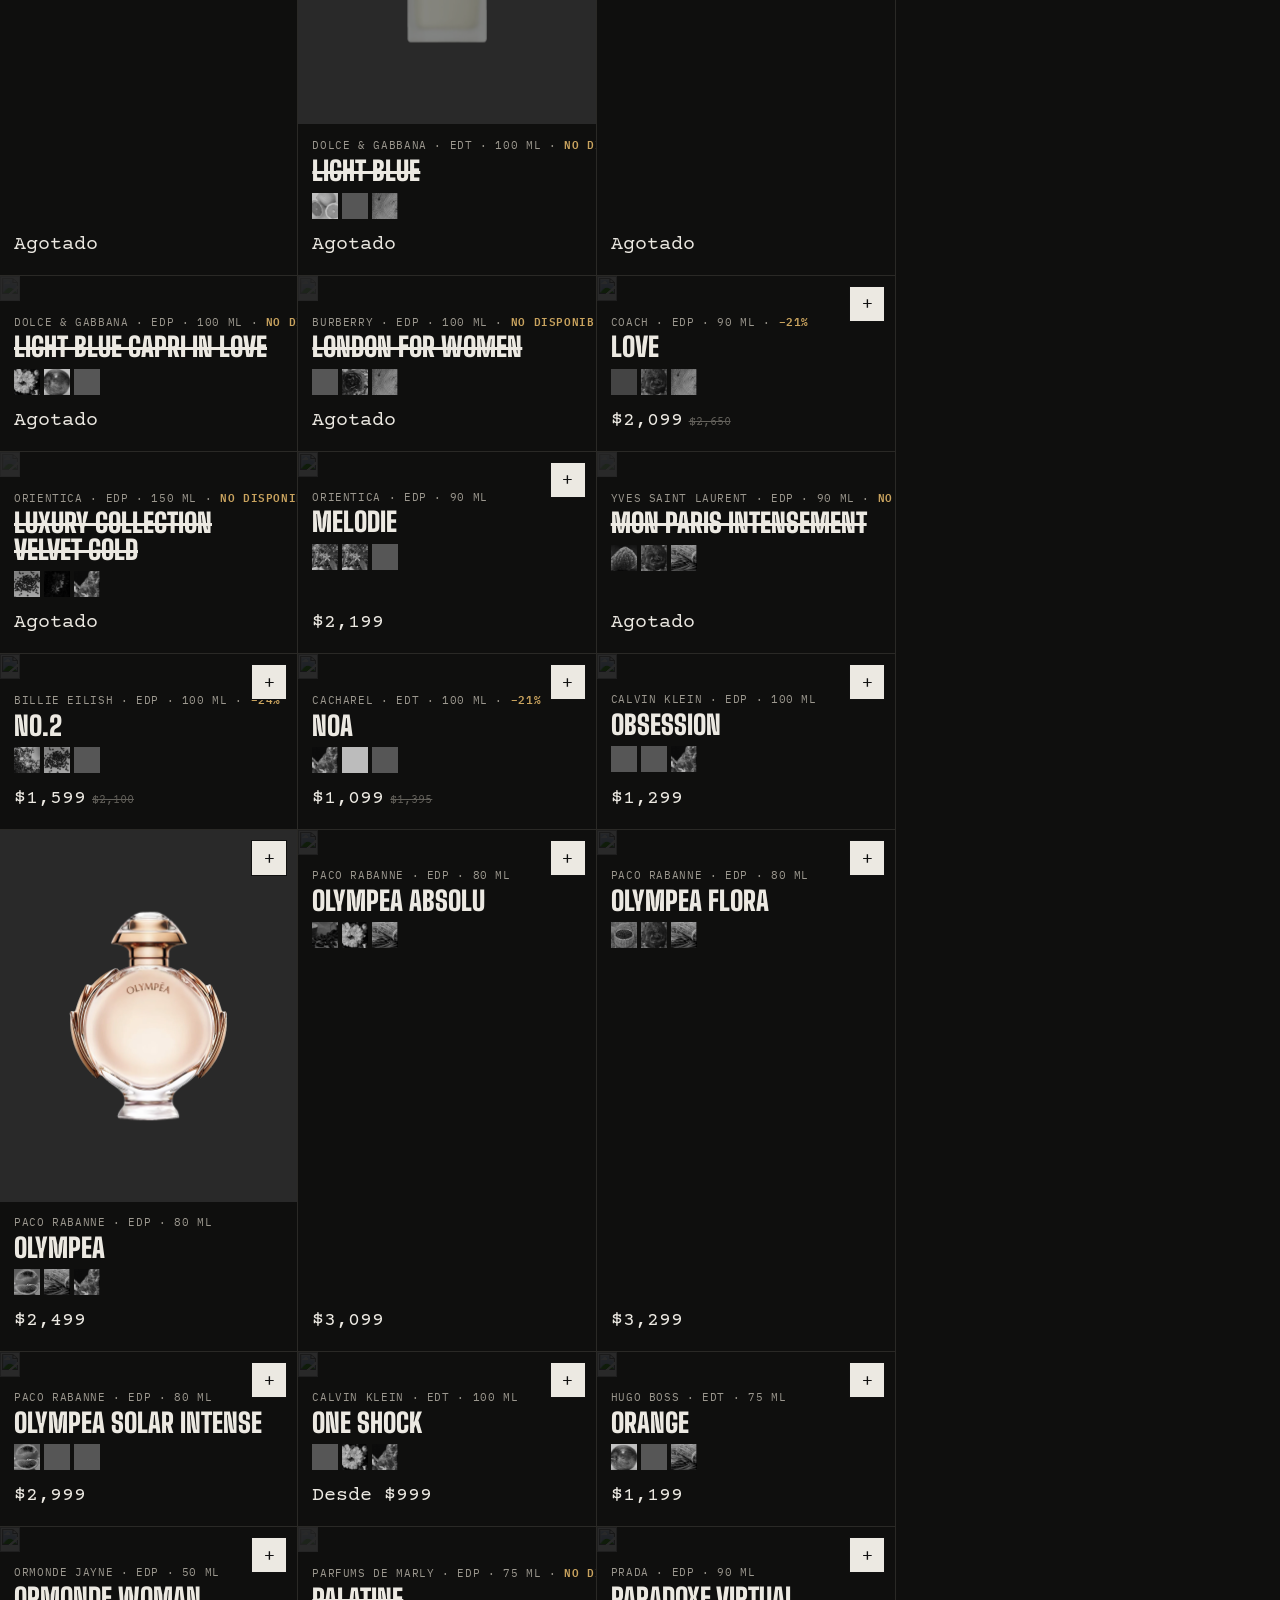
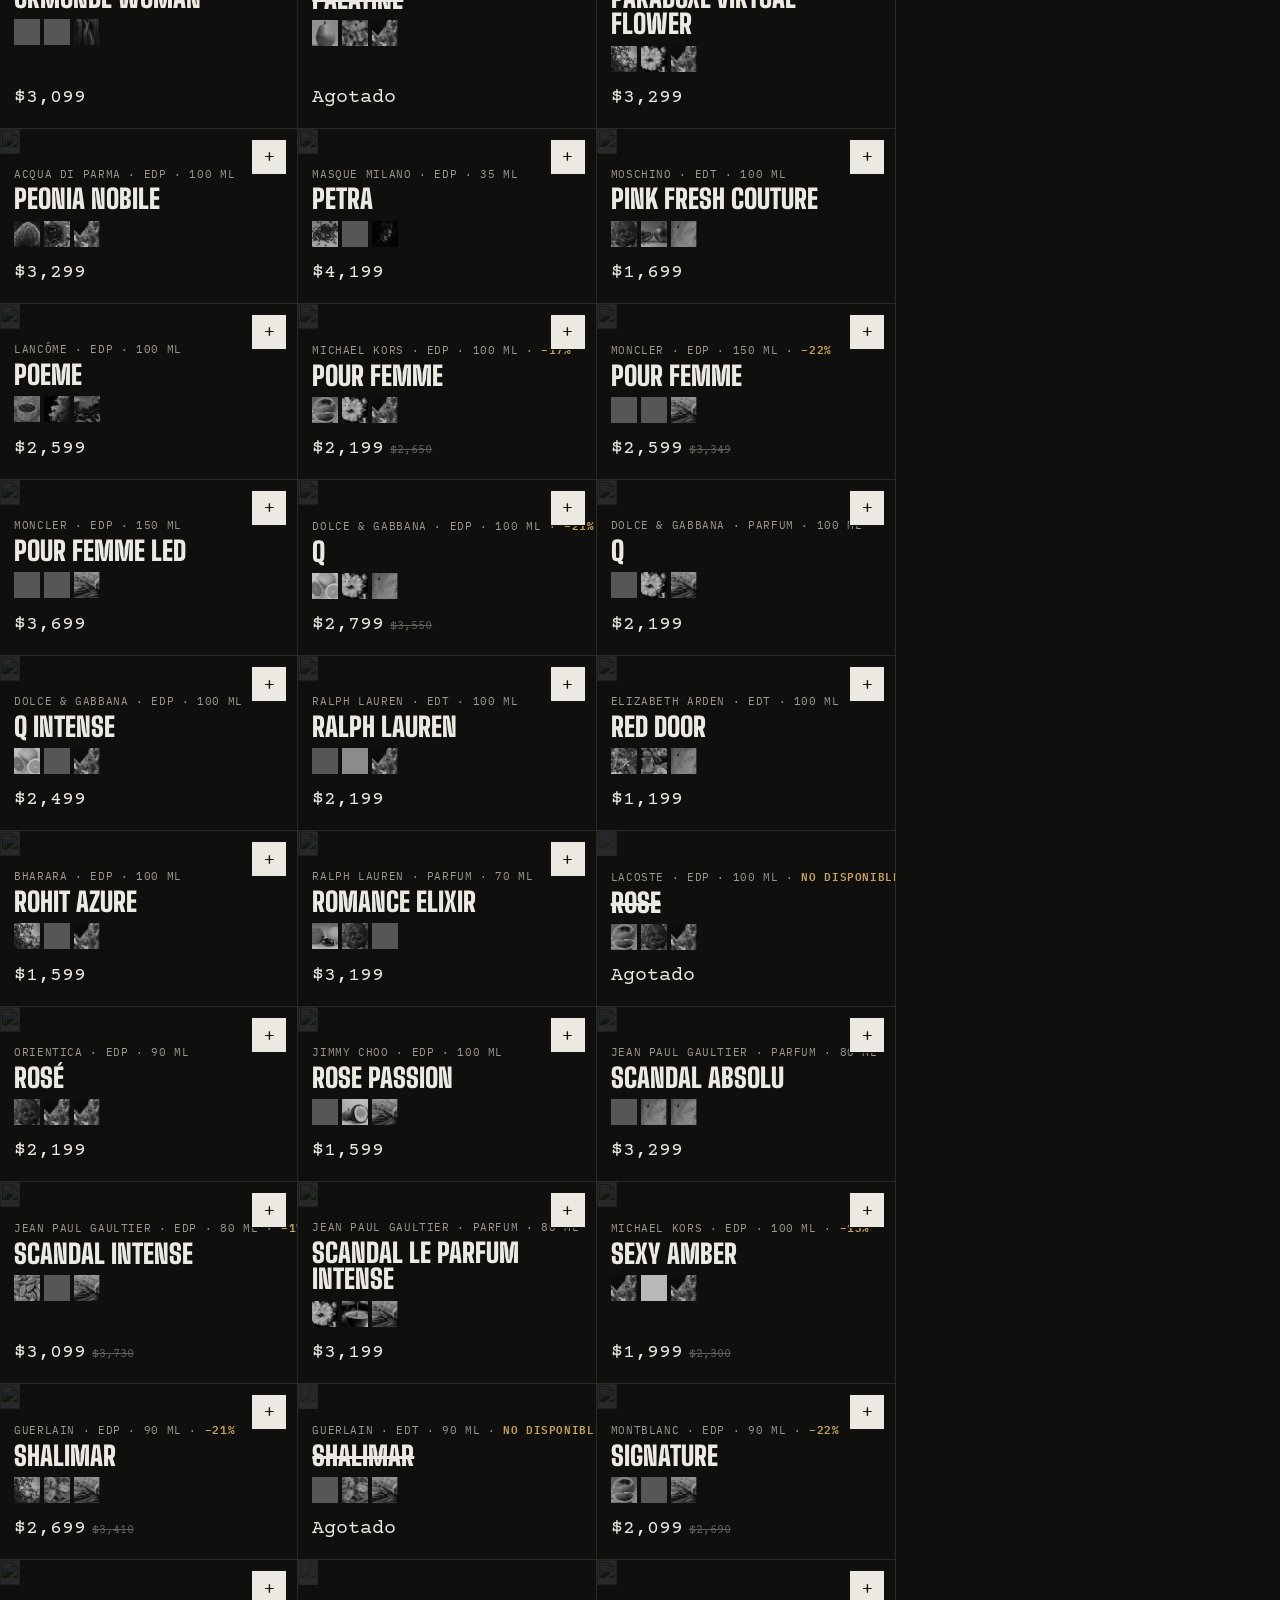
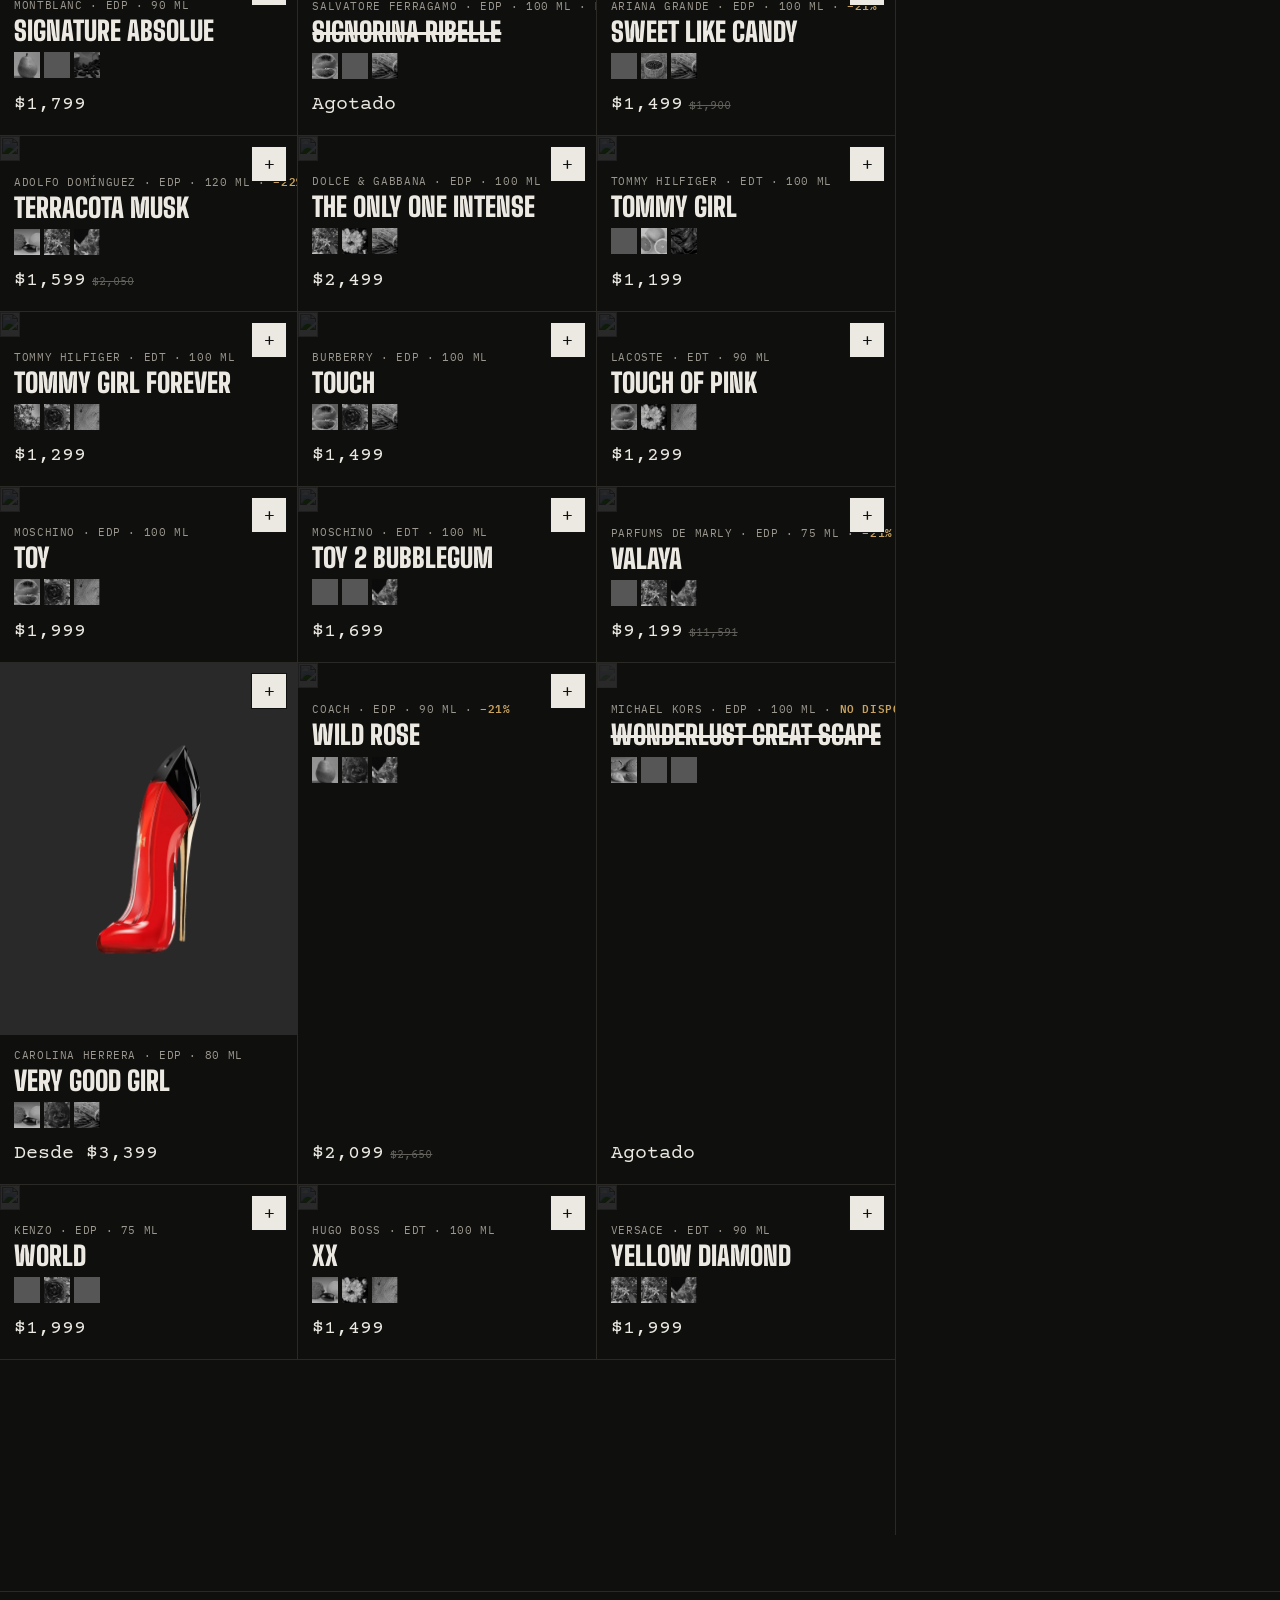
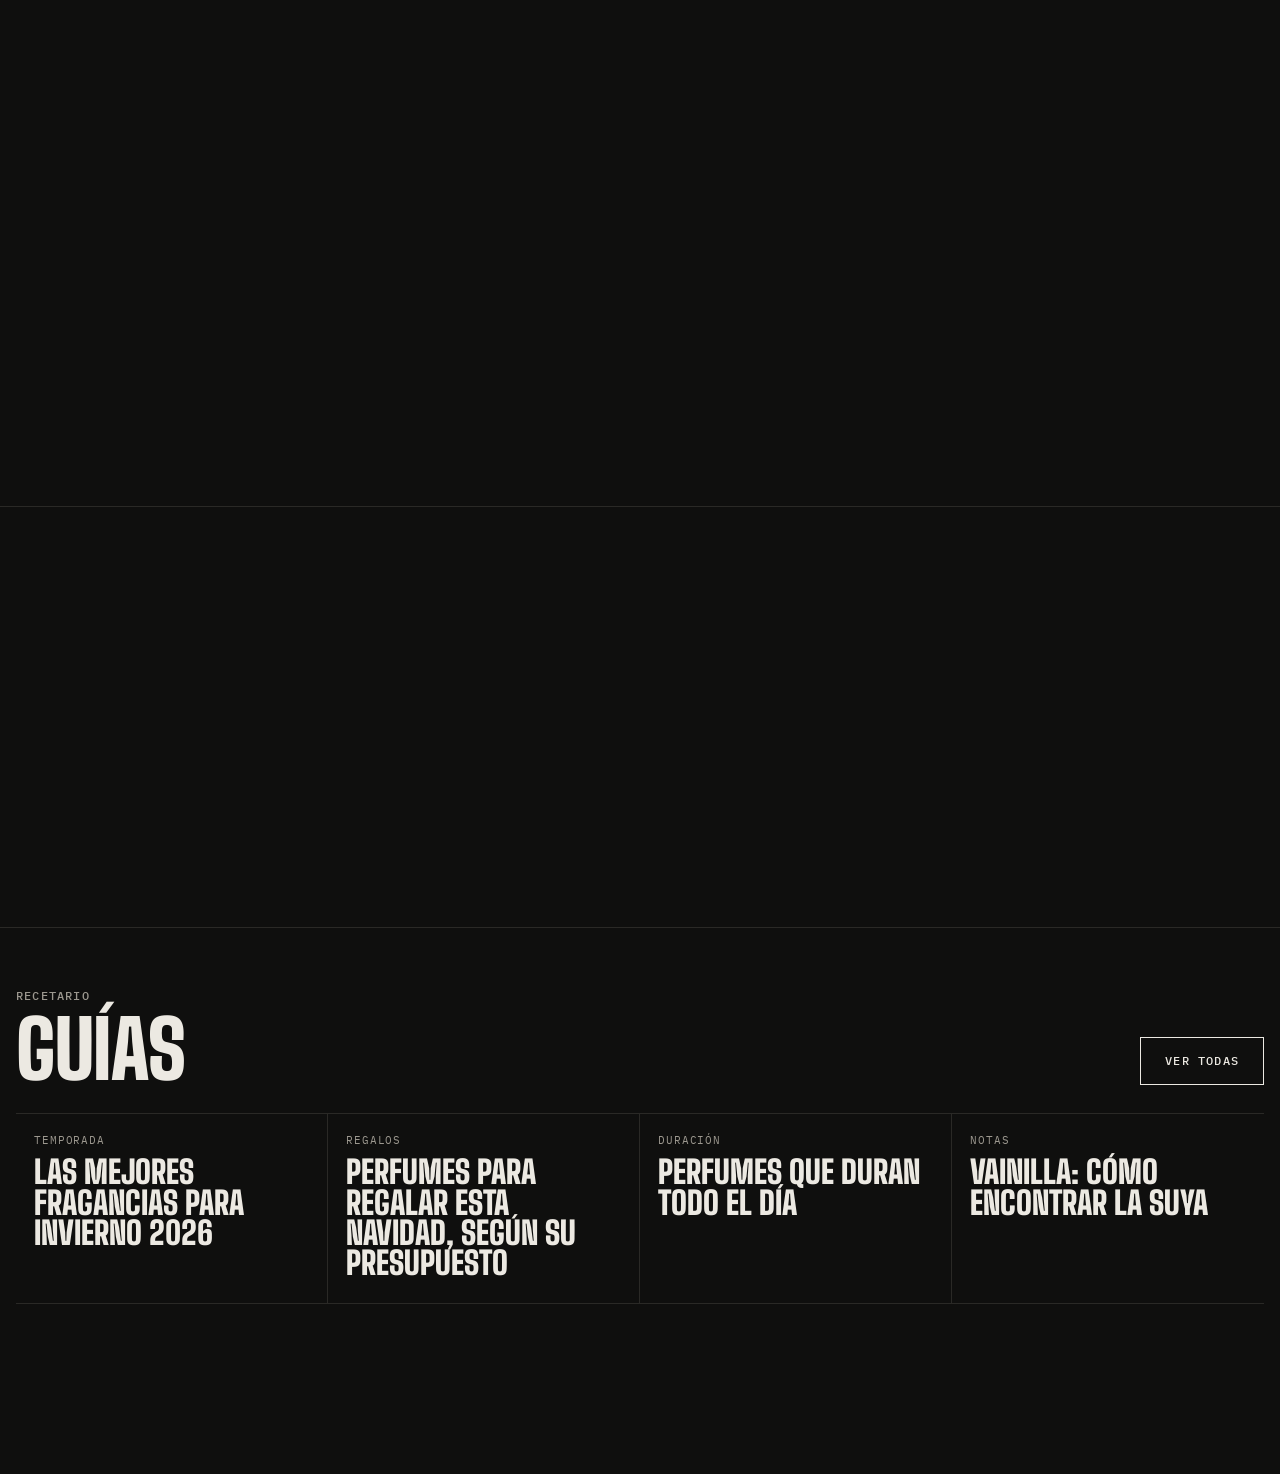
==== commit 23e3b99a: "Fotos del catálogo: fondo parejo en claro y oscuro, sin cuadro beige en modo oscuro Las fotos de tie" ====
--- a/index.html
+++ b/index.html
@@ -577,11 +577,9 @@
 .it > * { position: relative; min-width: 0; }
 .it .th { order: -1; display: flex; align-items: center; justify-content: center; aspect-ratio: 4 / 5; background: var(--foto-bg); overflow: hidden; margin-bottom: 12px; }
 /* Fotos de frasco: recorte propio 1200x1200 transparente (fotos/recortes, el frasco ya ocupa el 70 %) sobre el fondo del tema.
-   Las fotos de tienda con fondo blanco (.blanco) se funden sobre un panel beige, también en modo oscuro. */
+   Las fotos de tienda con fondo blanco (.blanco) se funden con multiply sobre el fondo del tema (--foto-bg): el blanco desaparece en claro y en oscuro. */
 .it .th img { width: 100%; height: 100%; object-fit: contain; transition: transform 1.2s cubic-bezier(.16,.8,.2,1); }
-.it .th.blanco { isolation: isolate; }
-.it .th.blanco::before { content: ""; position: absolute; inset: 7% 11%; background: #E9E1D5; }
-.it .th.blanco img { position: relative; width: 78%; height: 86%; mix-blend-mode: multiply; }
+.it .th.blanco img { mix-blend-mode: multiply; }
 .it .n { padding: 0 14px; font-size: 10.5px; text-transform: uppercase; letter-spacing: .06em; color: var(--muted); white-space: nowrap; overflow: hidden; text-overflow: ellipsis; }
 .it .n b { color: var(--accent); font-weight: 600; }
 .it .t { padding: 0 14px; font-family: var(--font-display); font-weight: 900; font-size: clamp(22px, 2.1vw, 32px); line-height: .98; text-transform: uppercase; color: var(--fg); margin: 4px 0 8px; transition: color .5s; overflow-wrap: anywhere; }
@@ -948,7 +946,7 @@
 
 <div class="toast" id="toast" role="status" aria-live="polite"></div>
 
-<script src="perfumes.js?v=202611171728"></script>
+<script src="perfumes.js?v=202611171759"></script>
 <script>
 
 const fmt = new Intl.NumberFormat("es-MX", { style: "currency", currency: "MXN", maximumFractionDigits: 0 });
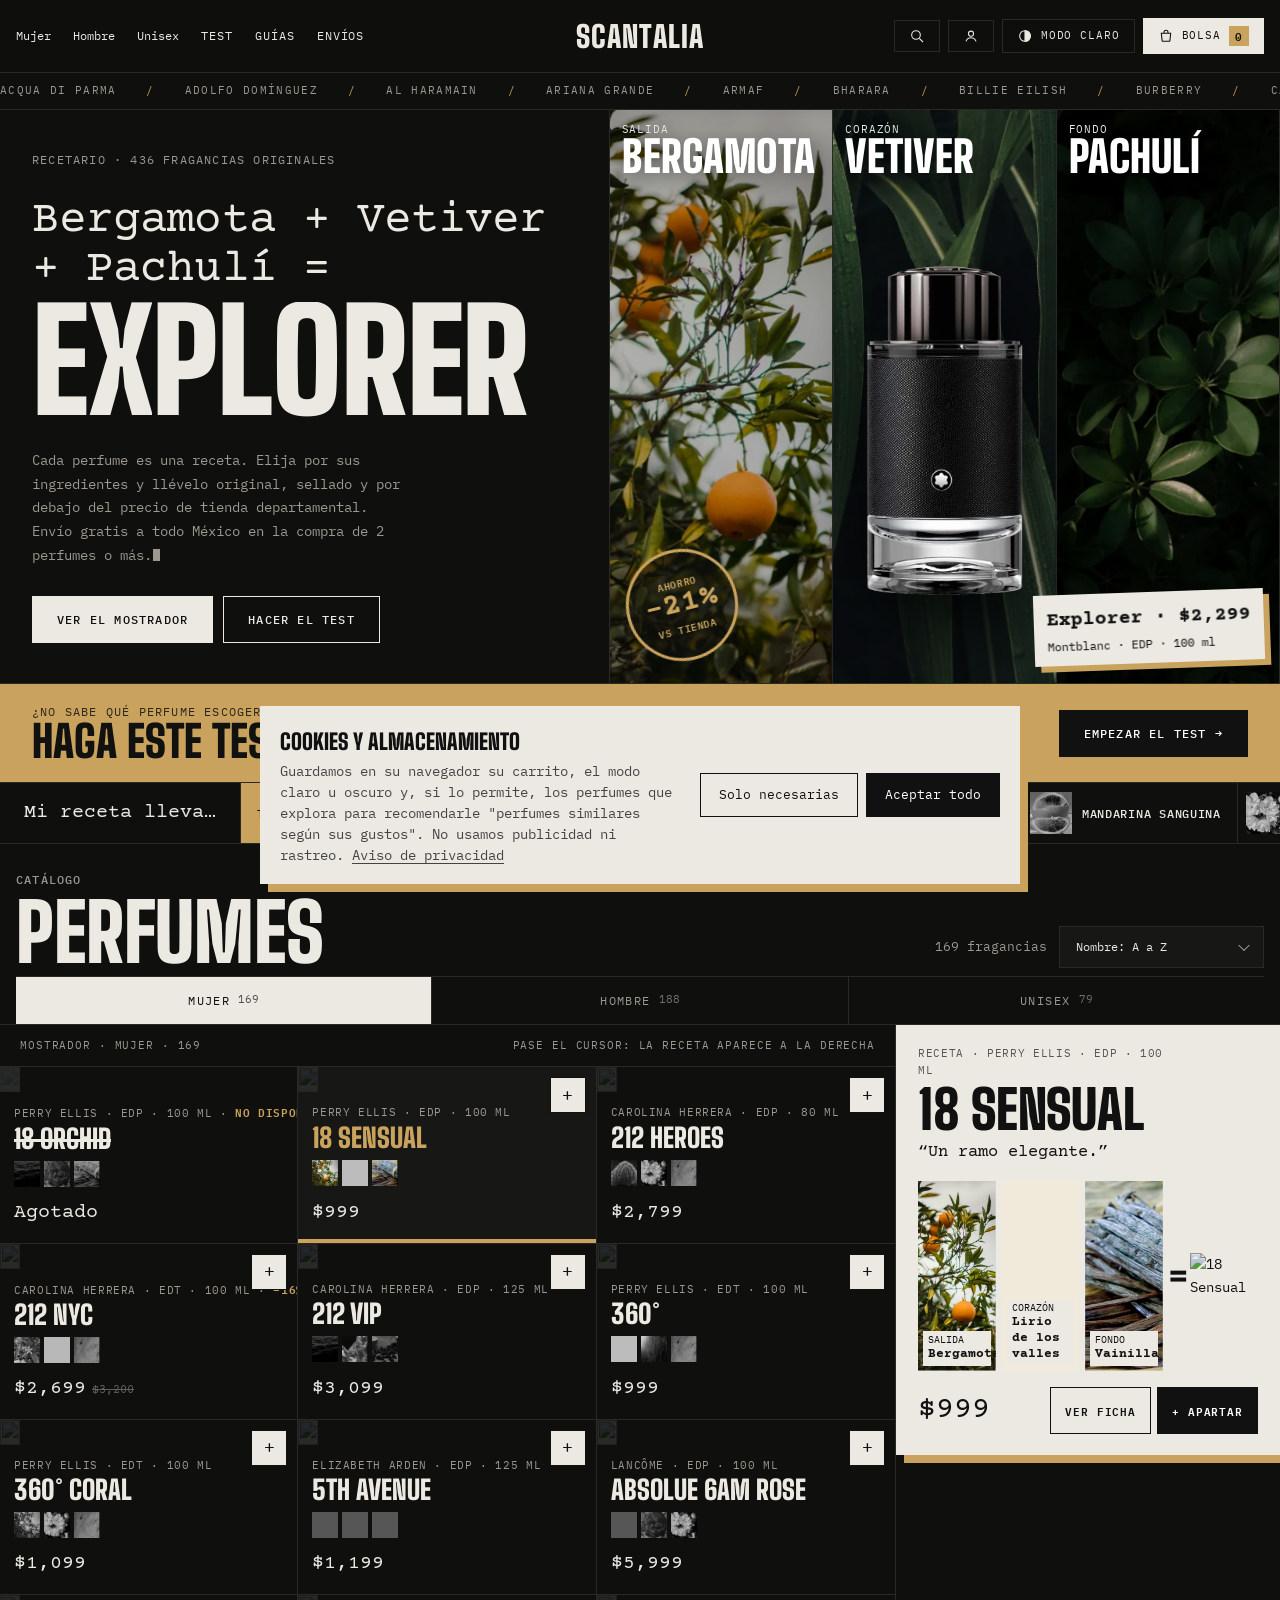
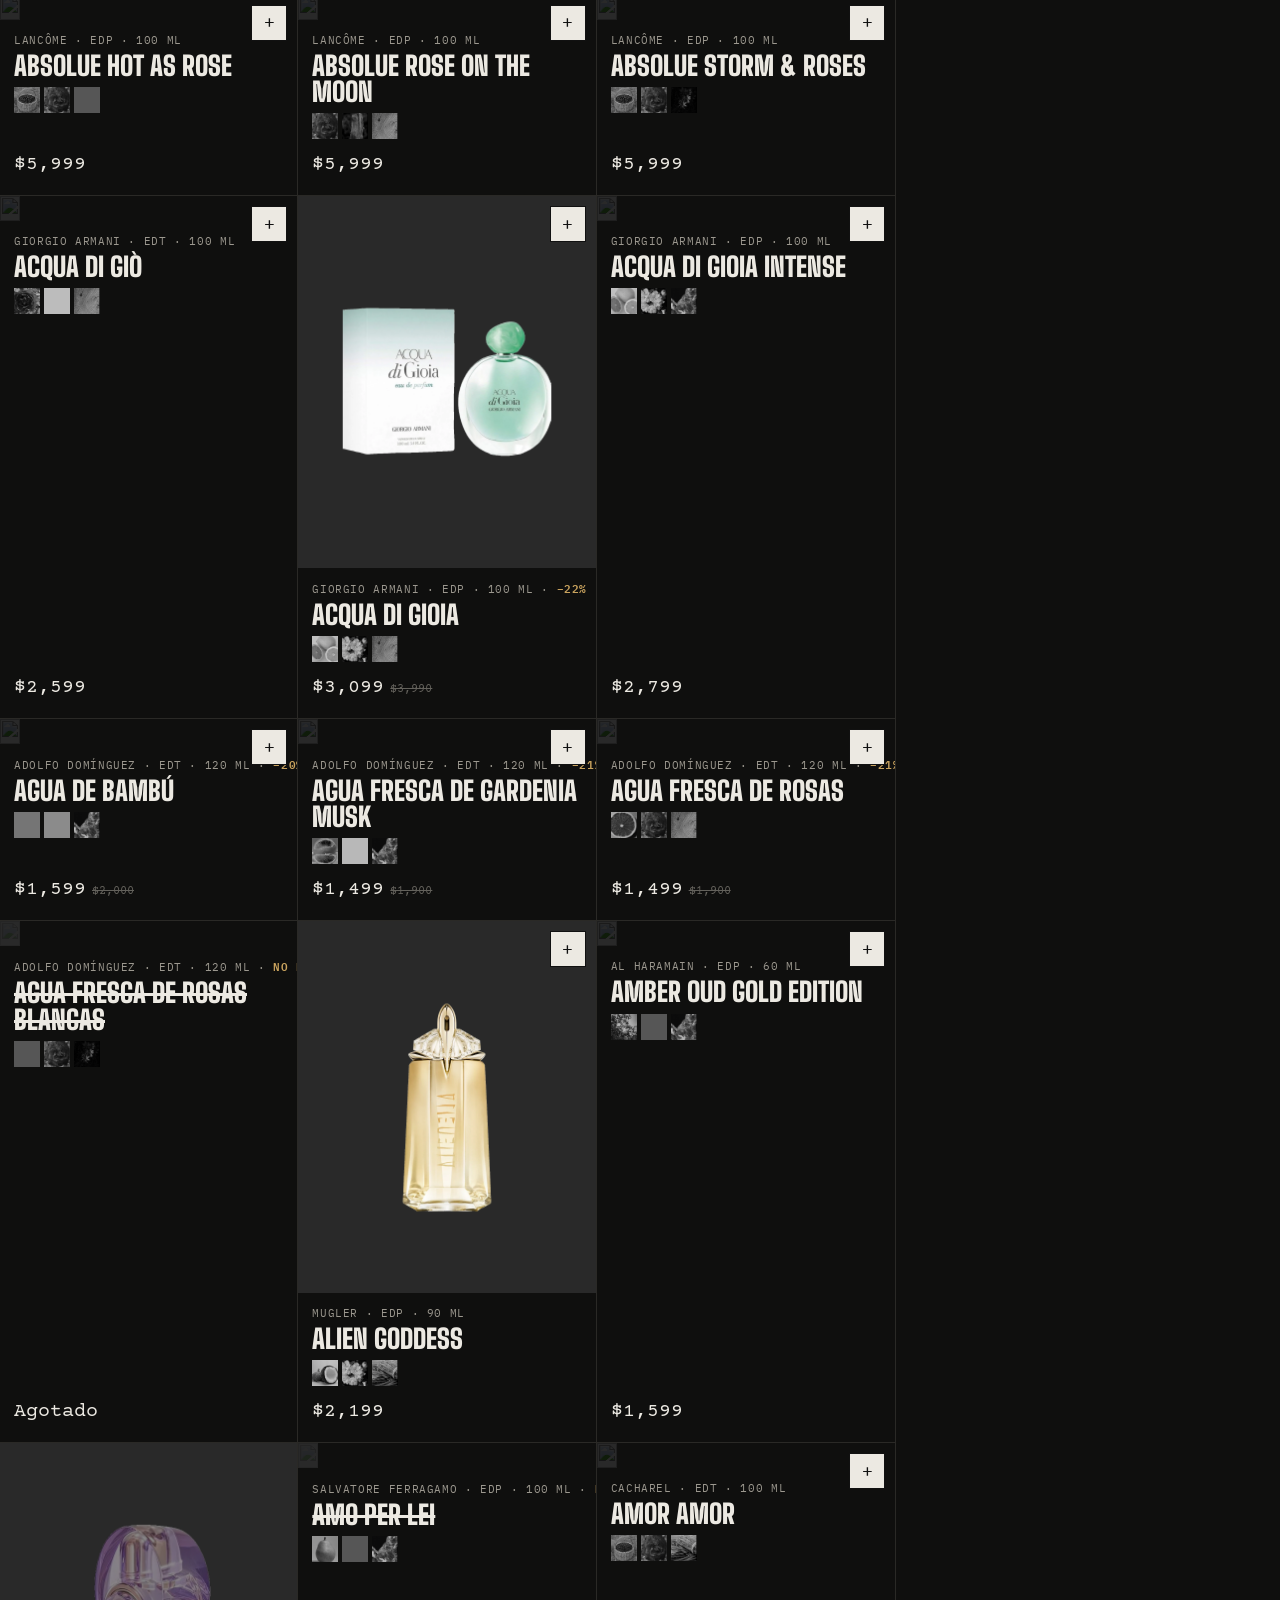
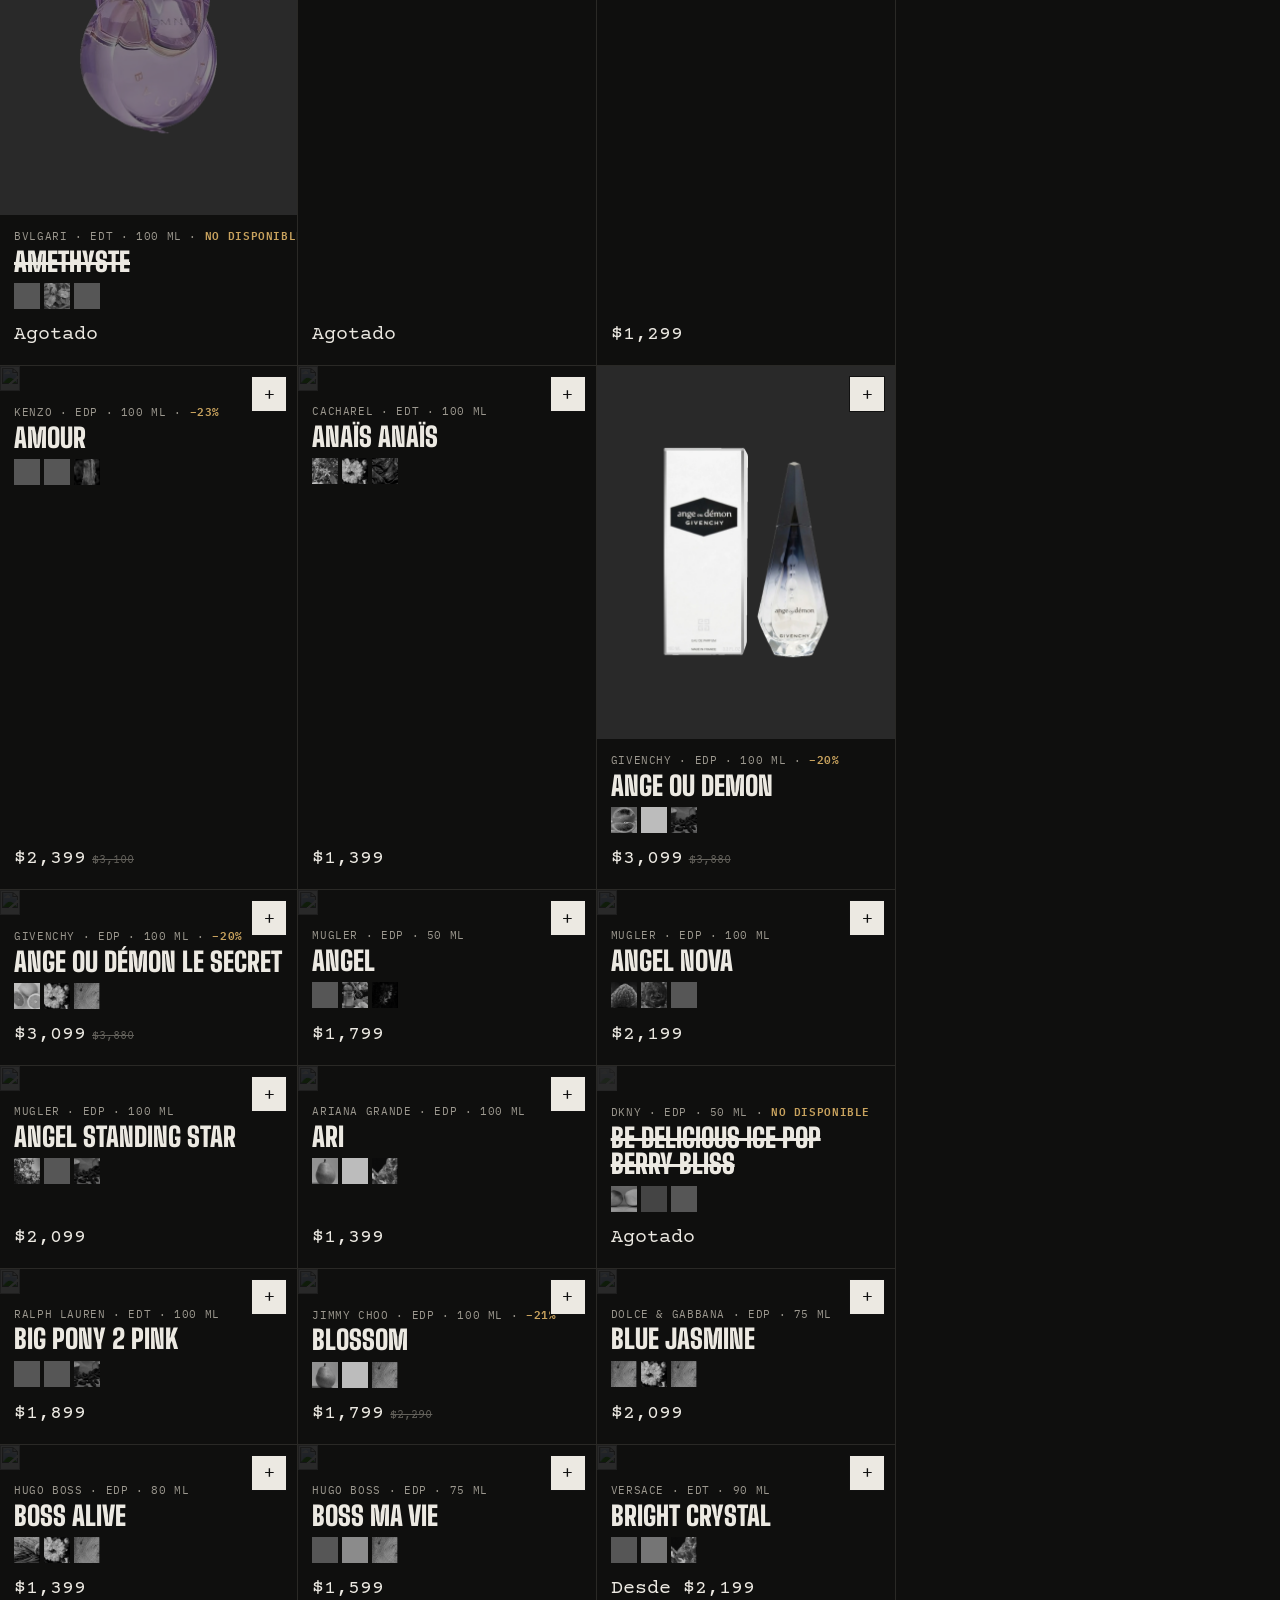
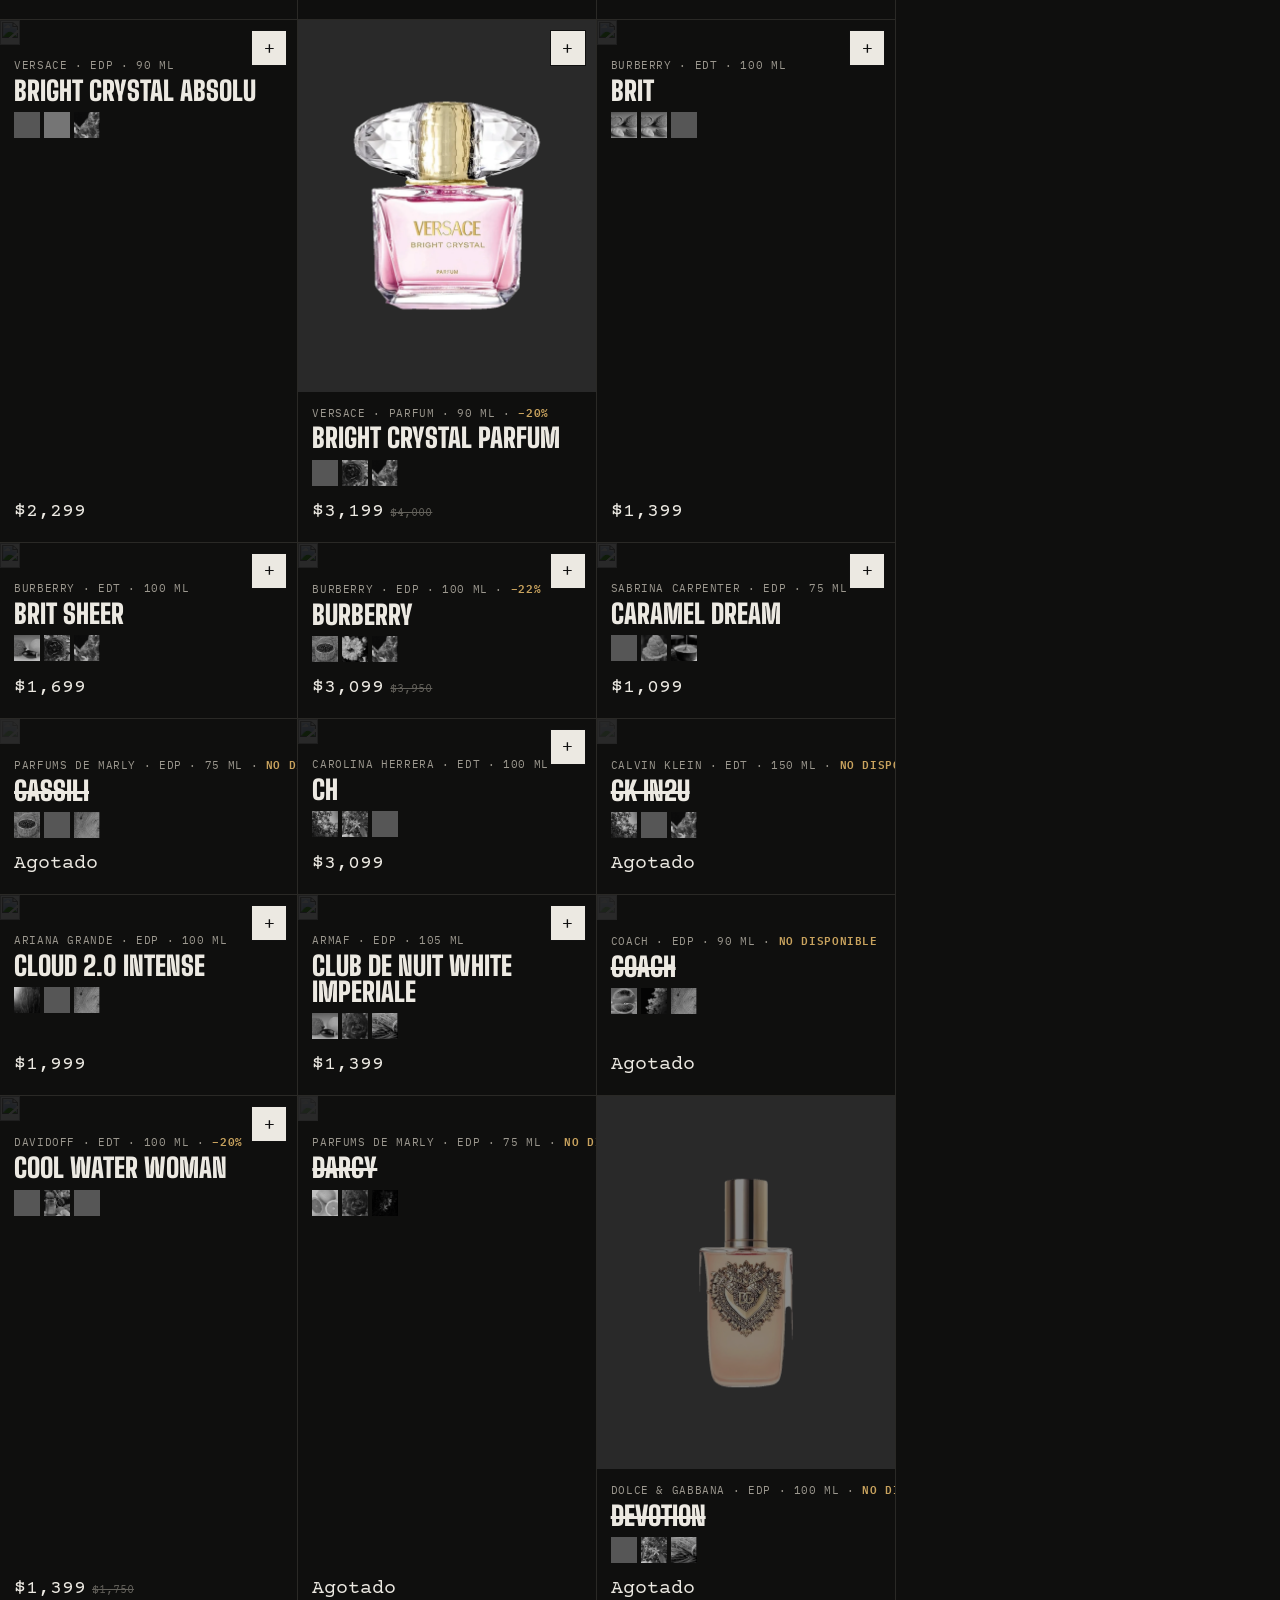
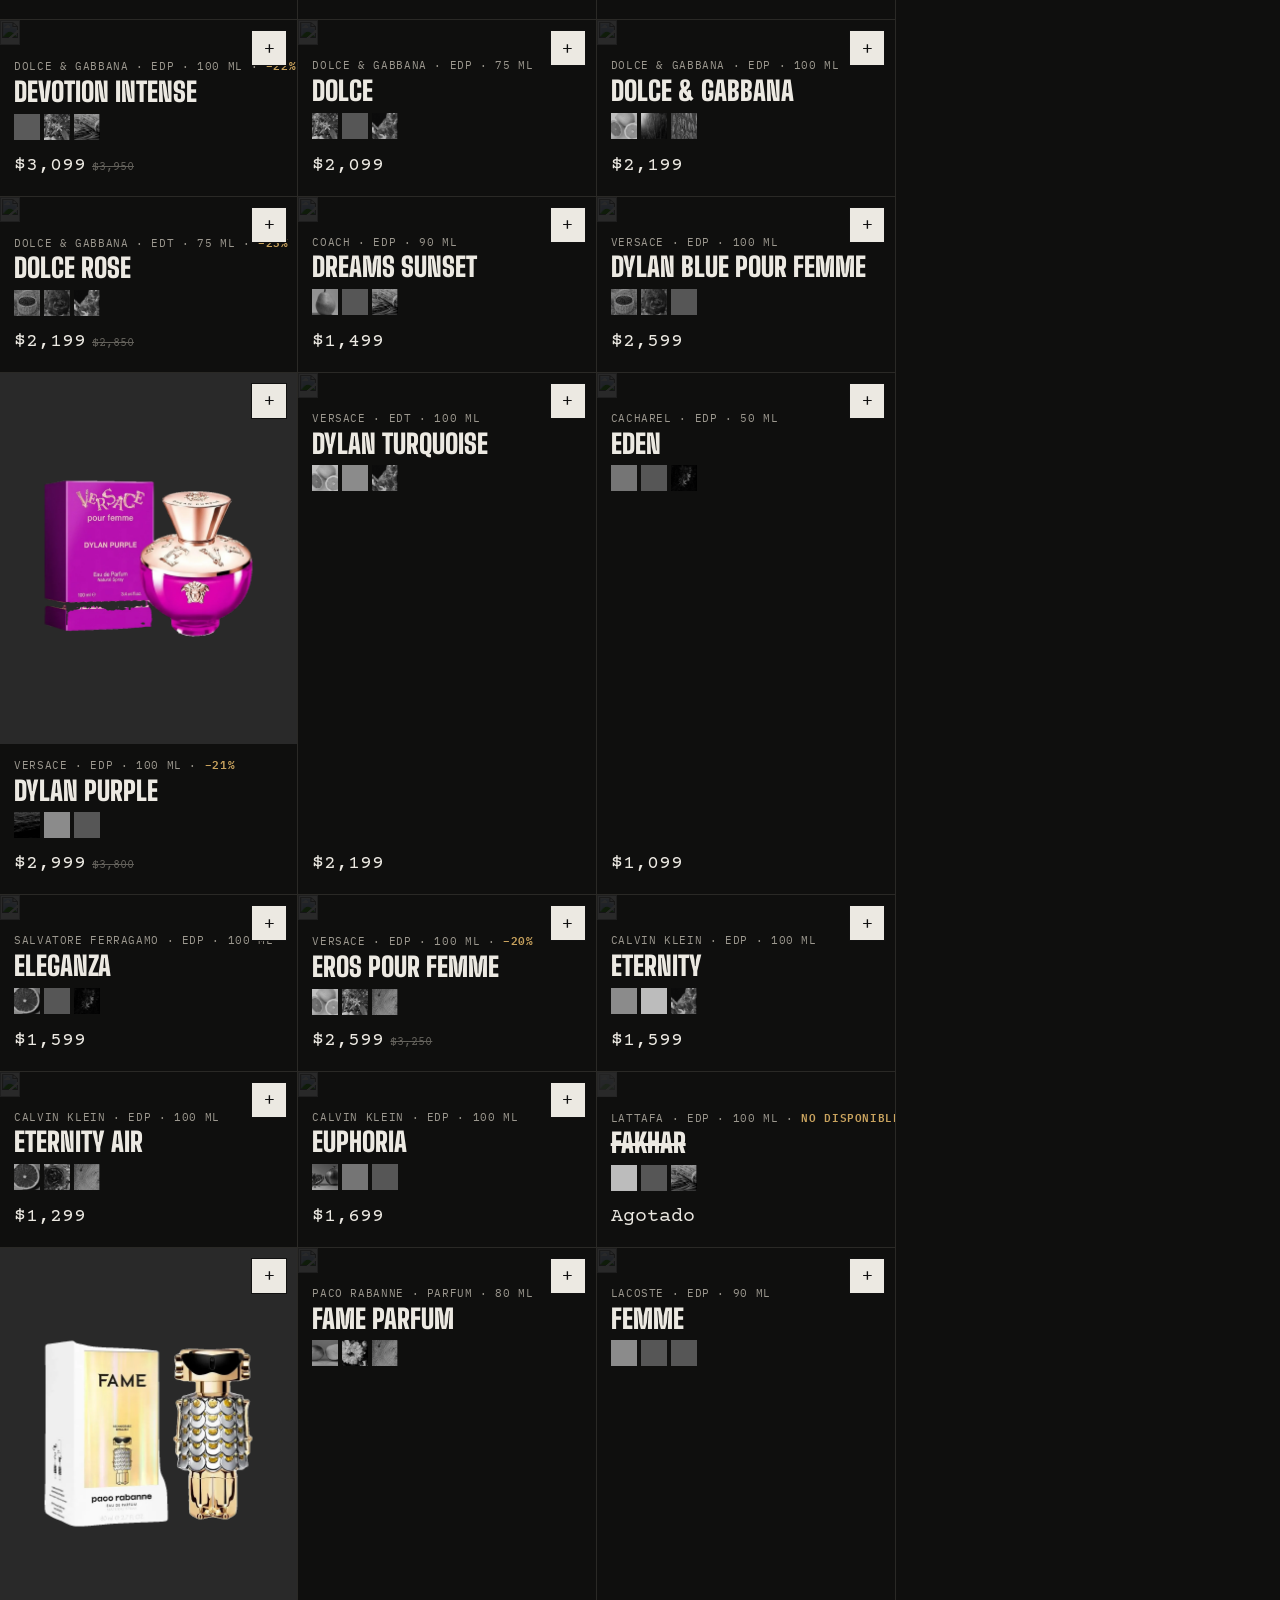
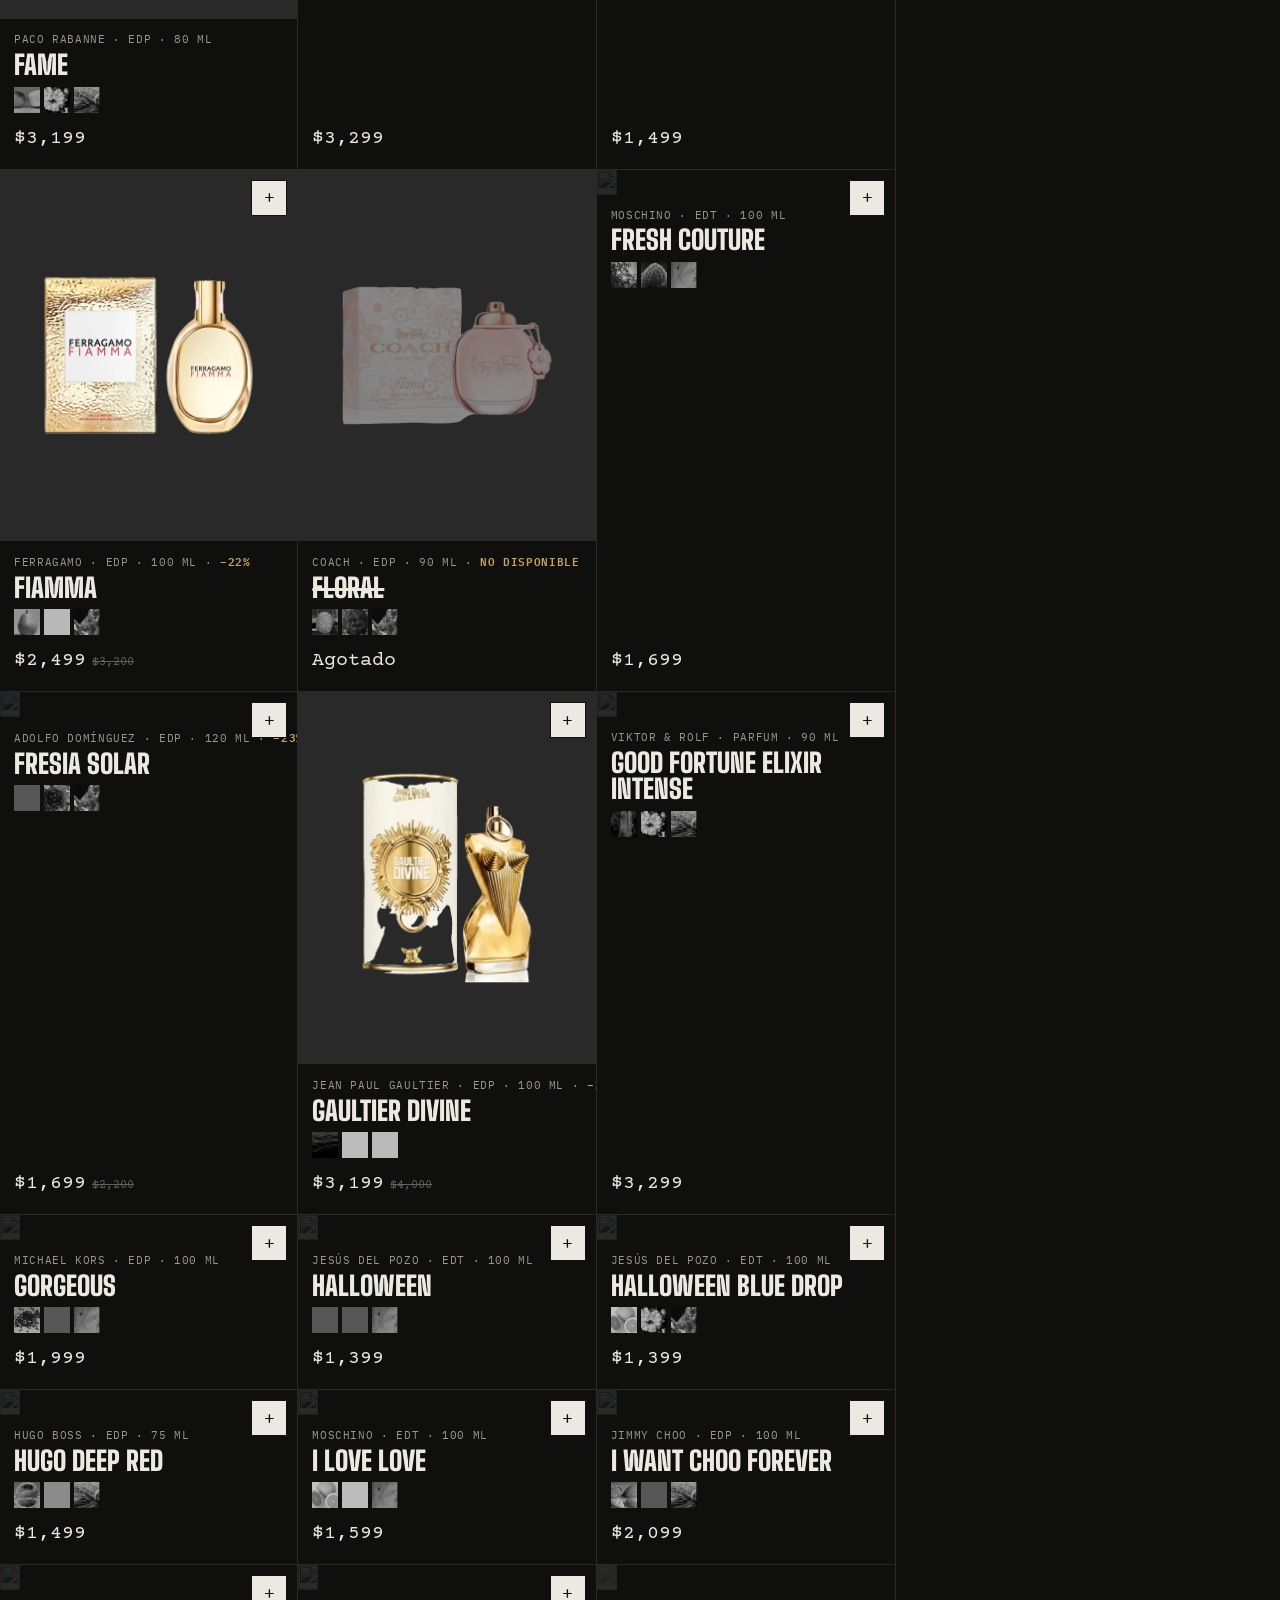
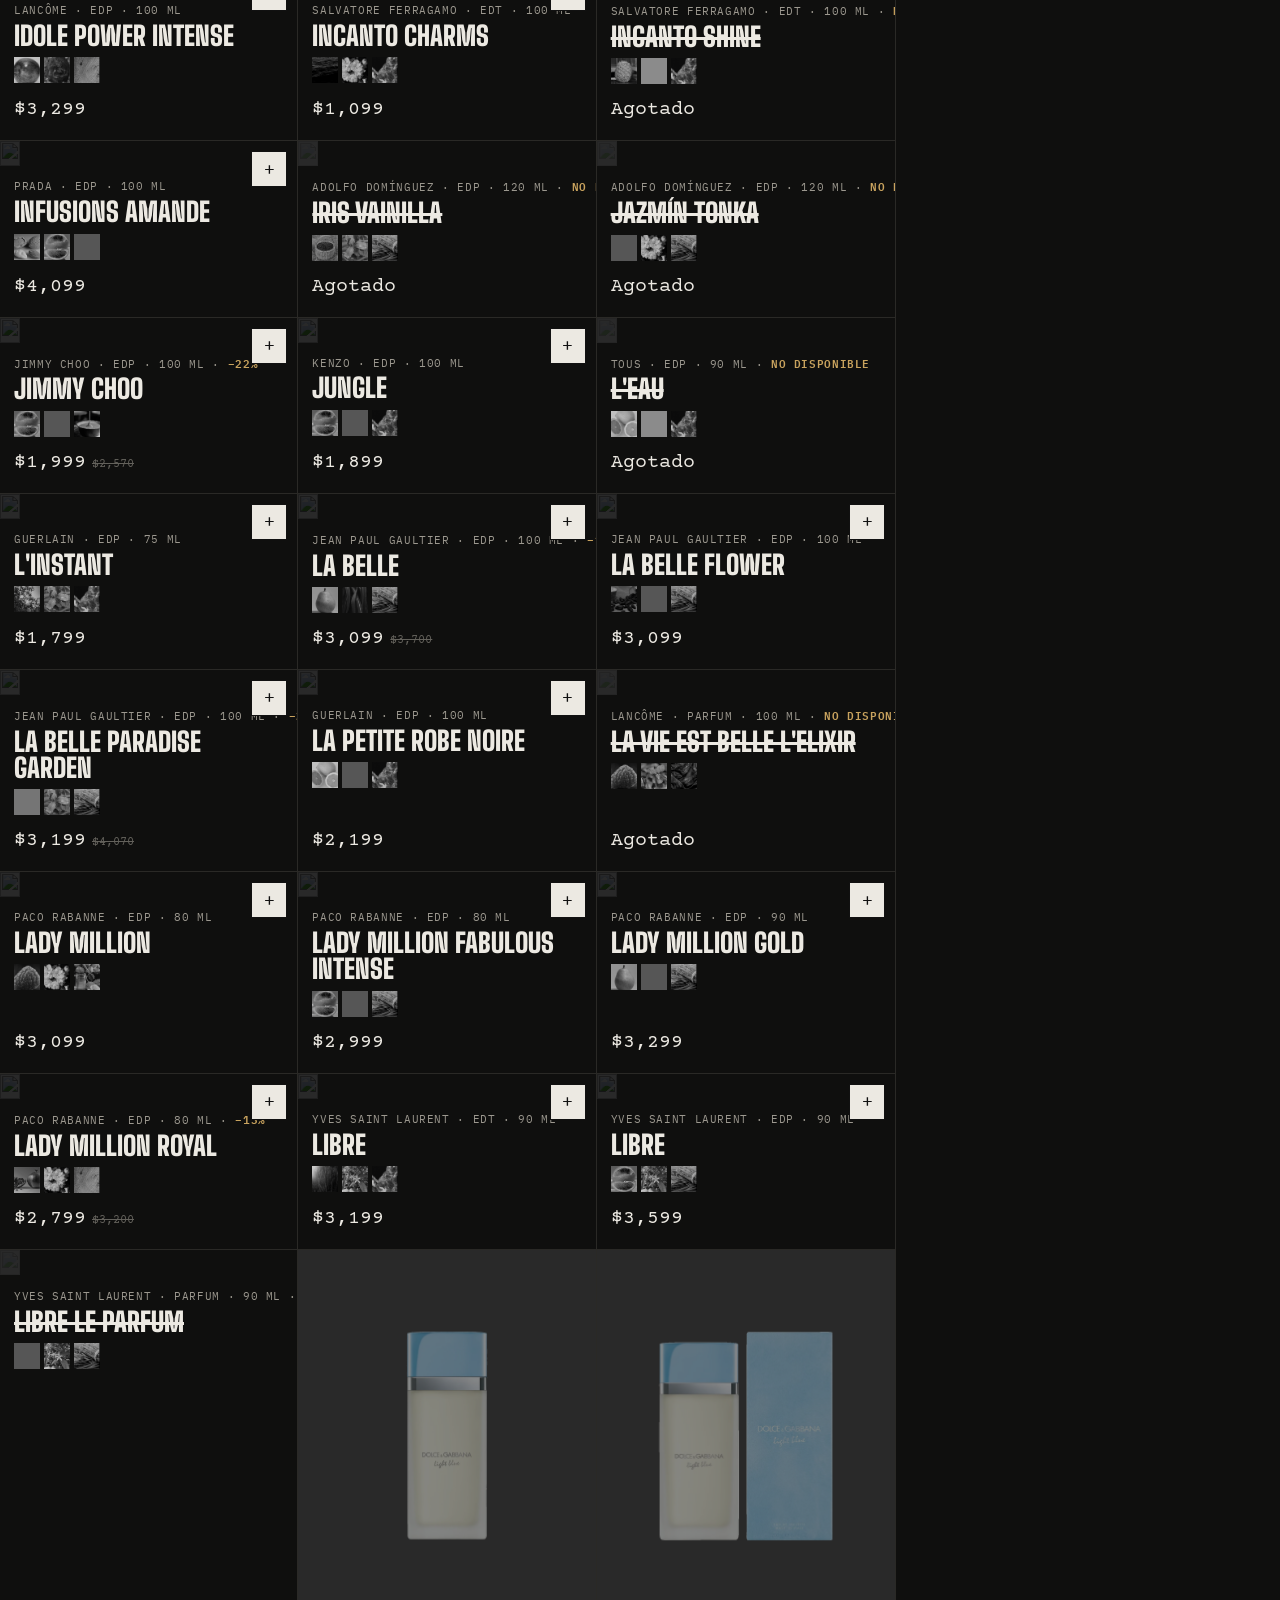
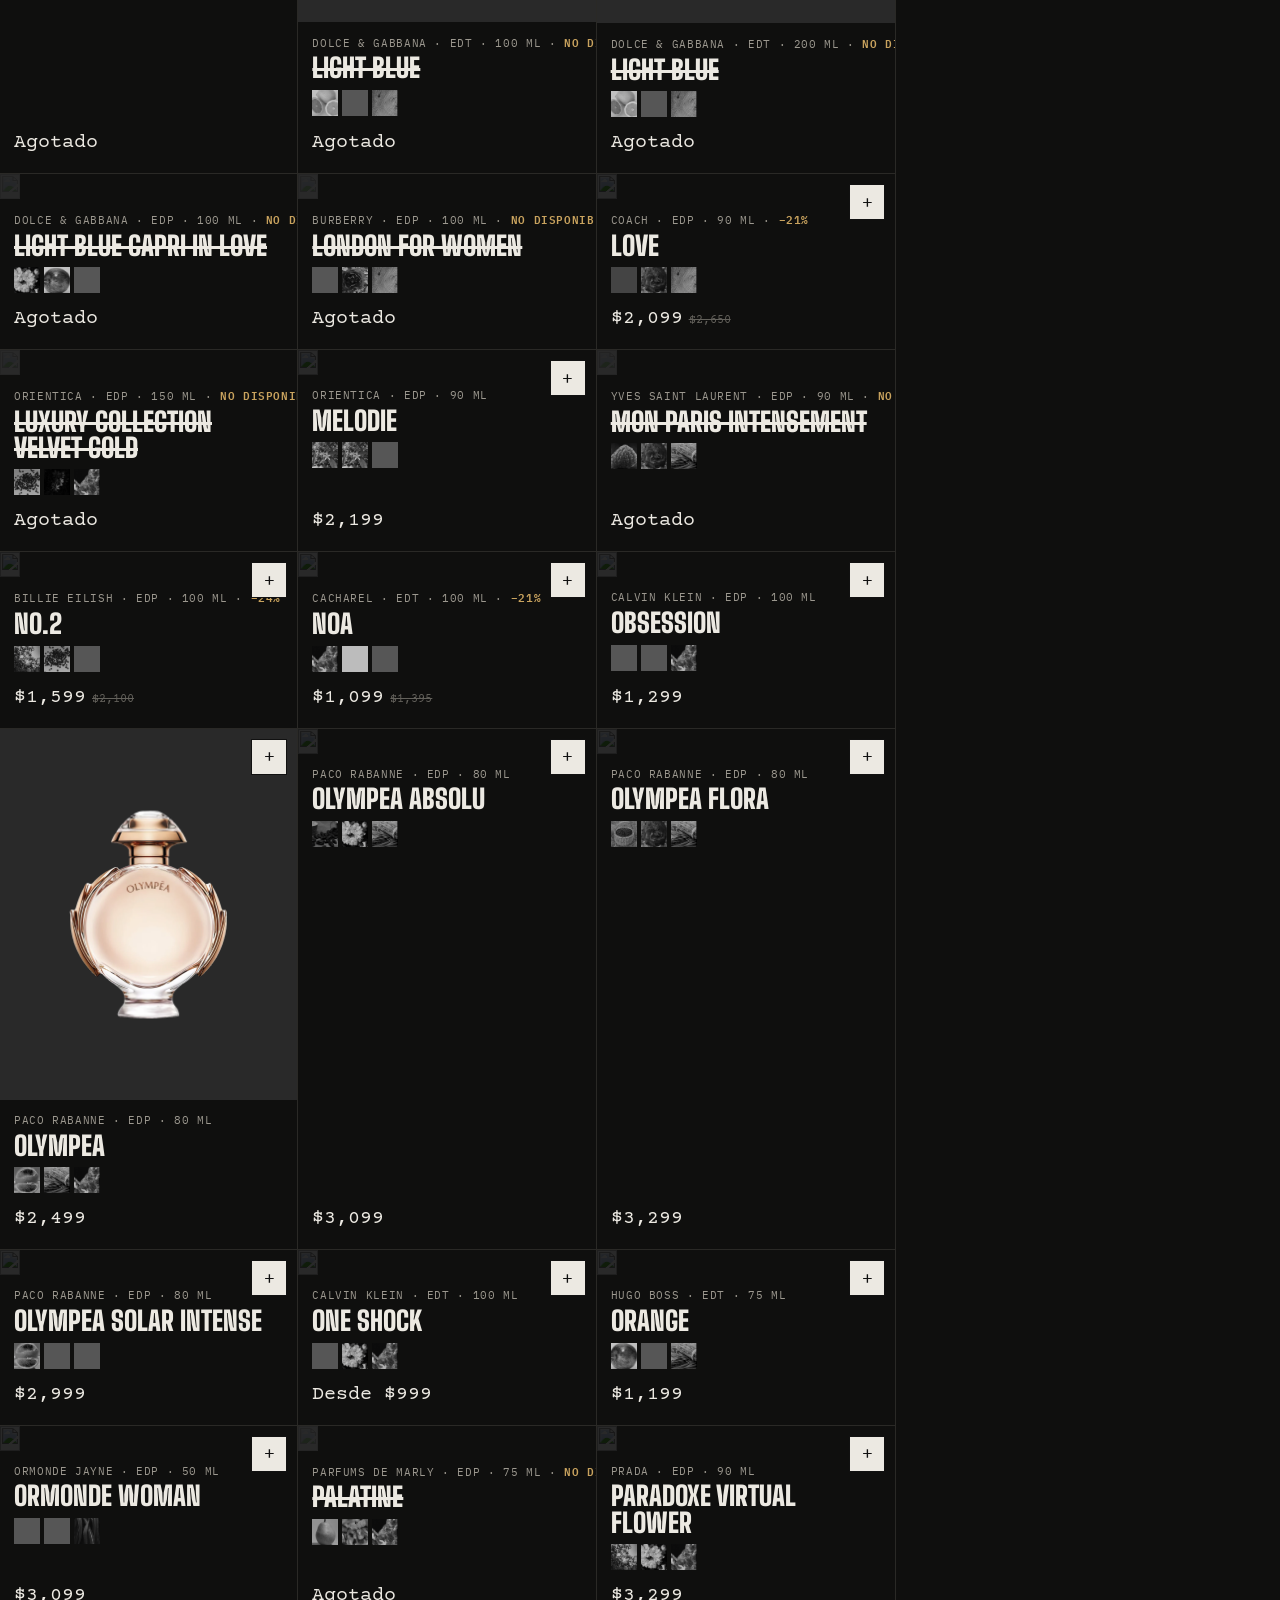
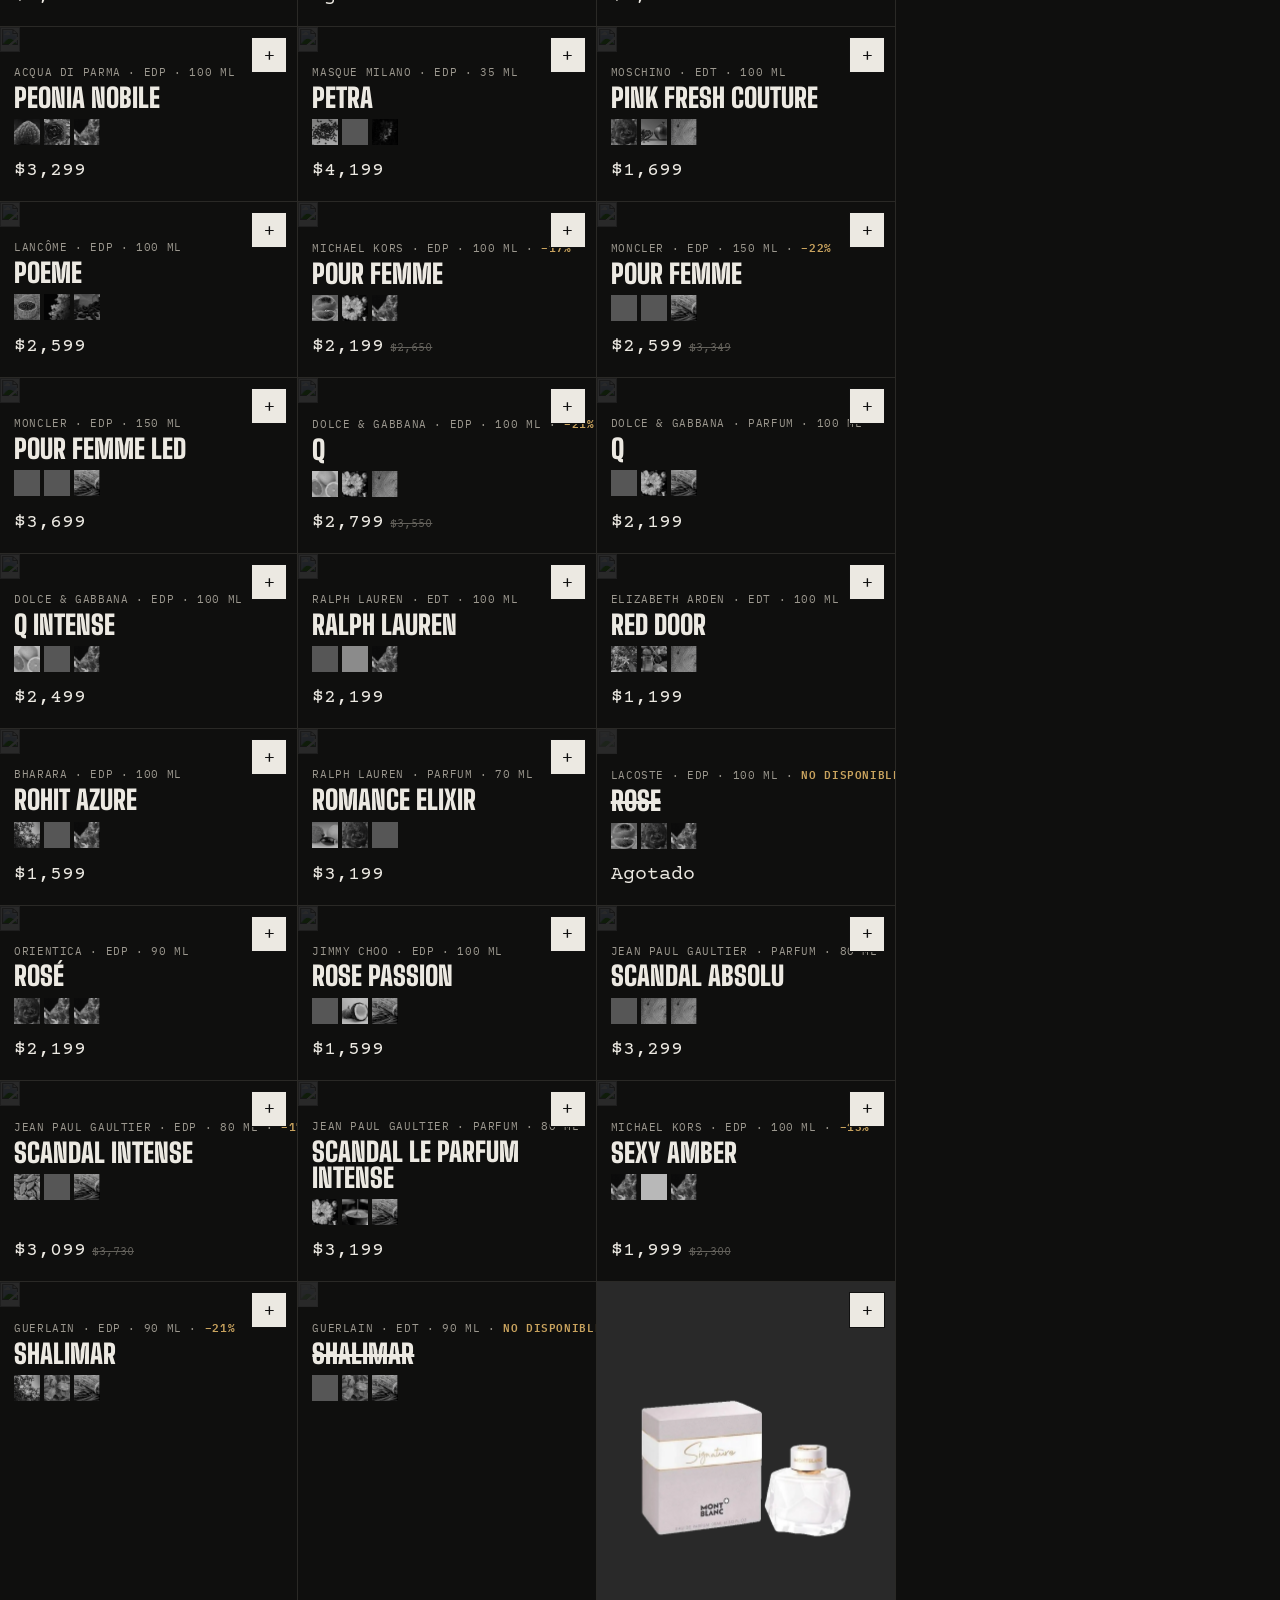
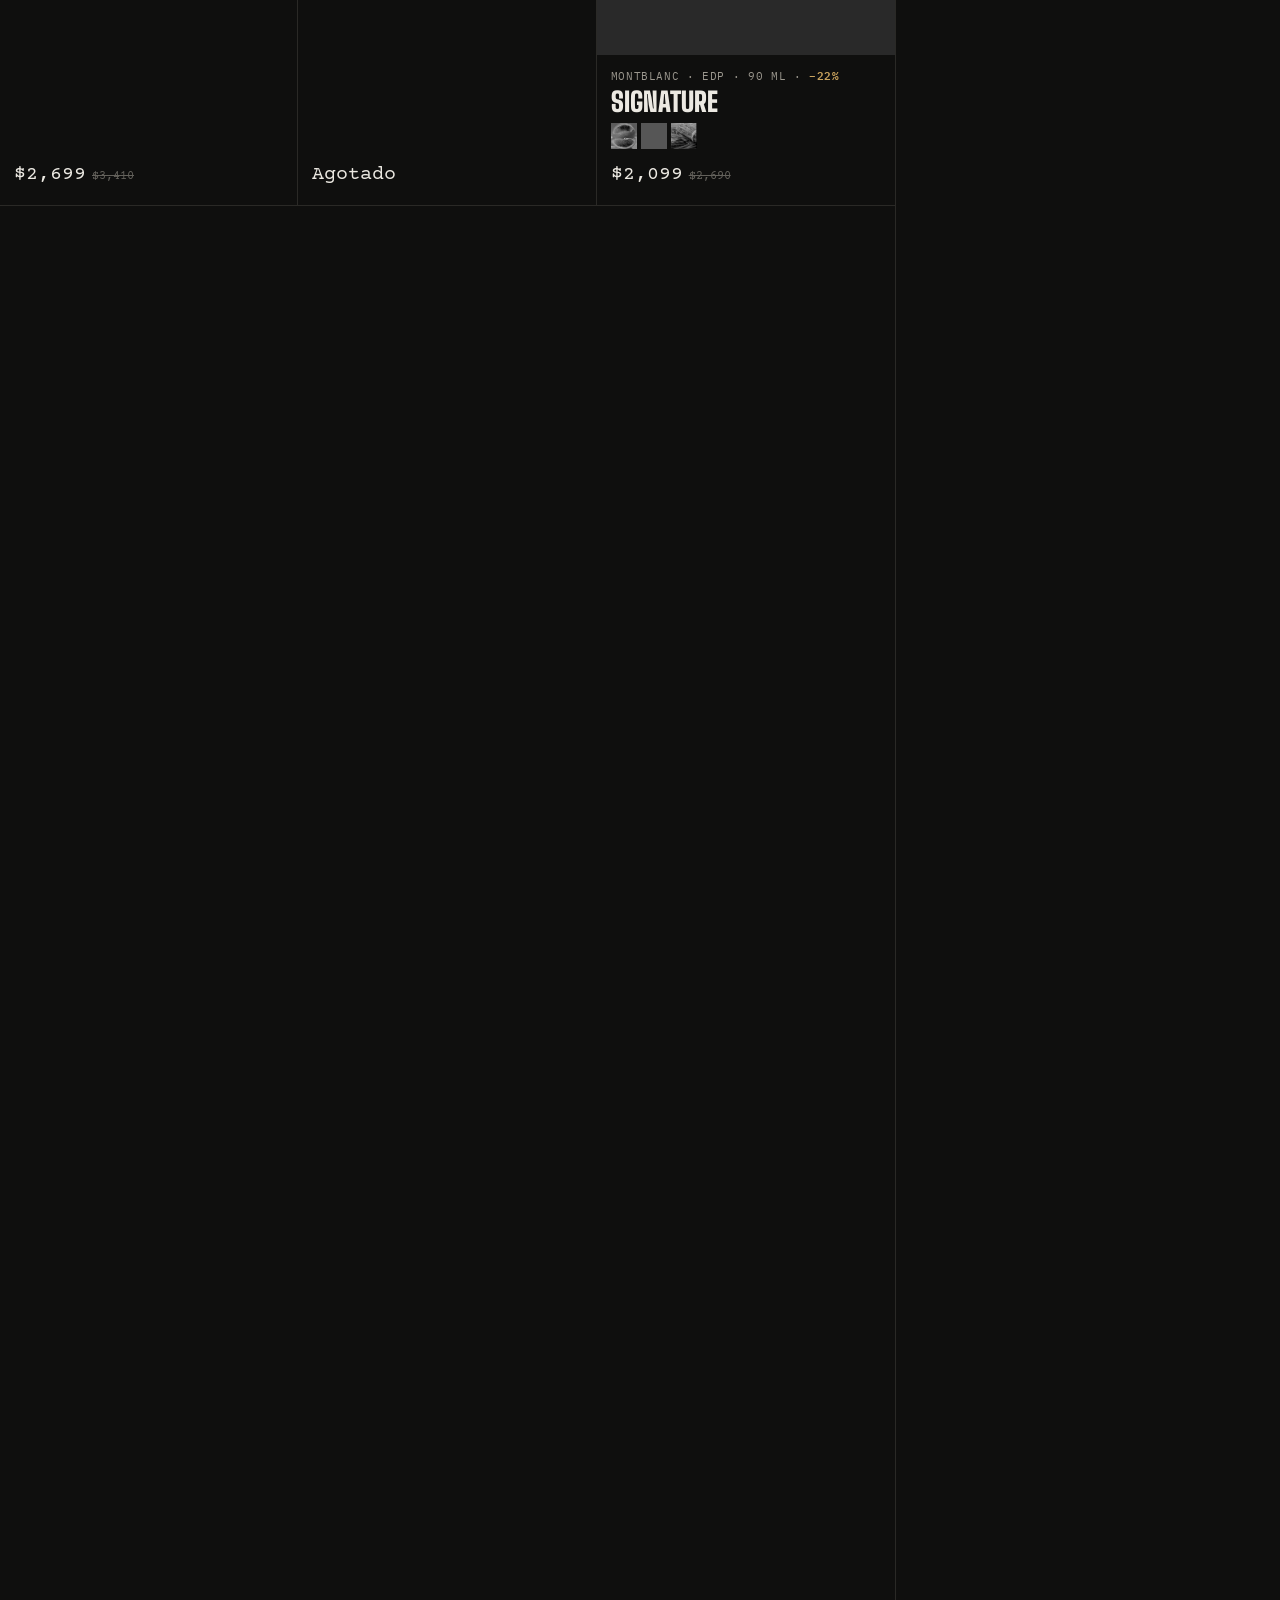
==== commit 239cd2db: "Fotos sin fondo: recorte propio de 34 perfumes con foto de Arome México Las fotos ahora son transpar" ====
--- a/index.html
+++ b/index.html
@@ -946,7 +946,7 @@
 
 <div class="toast" id="toast" role="status" aria-live="polite"></div>
 
-<script src="perfumes.js?v=202611171759"></script>
+<script src="perfumes.js?v=202611172308"></script>
 <script>
 
 const fmt = new Intl.NumberFormat("es-MX", { style: "currency", currency: "MXN", maximumFractionDigits: 0 });
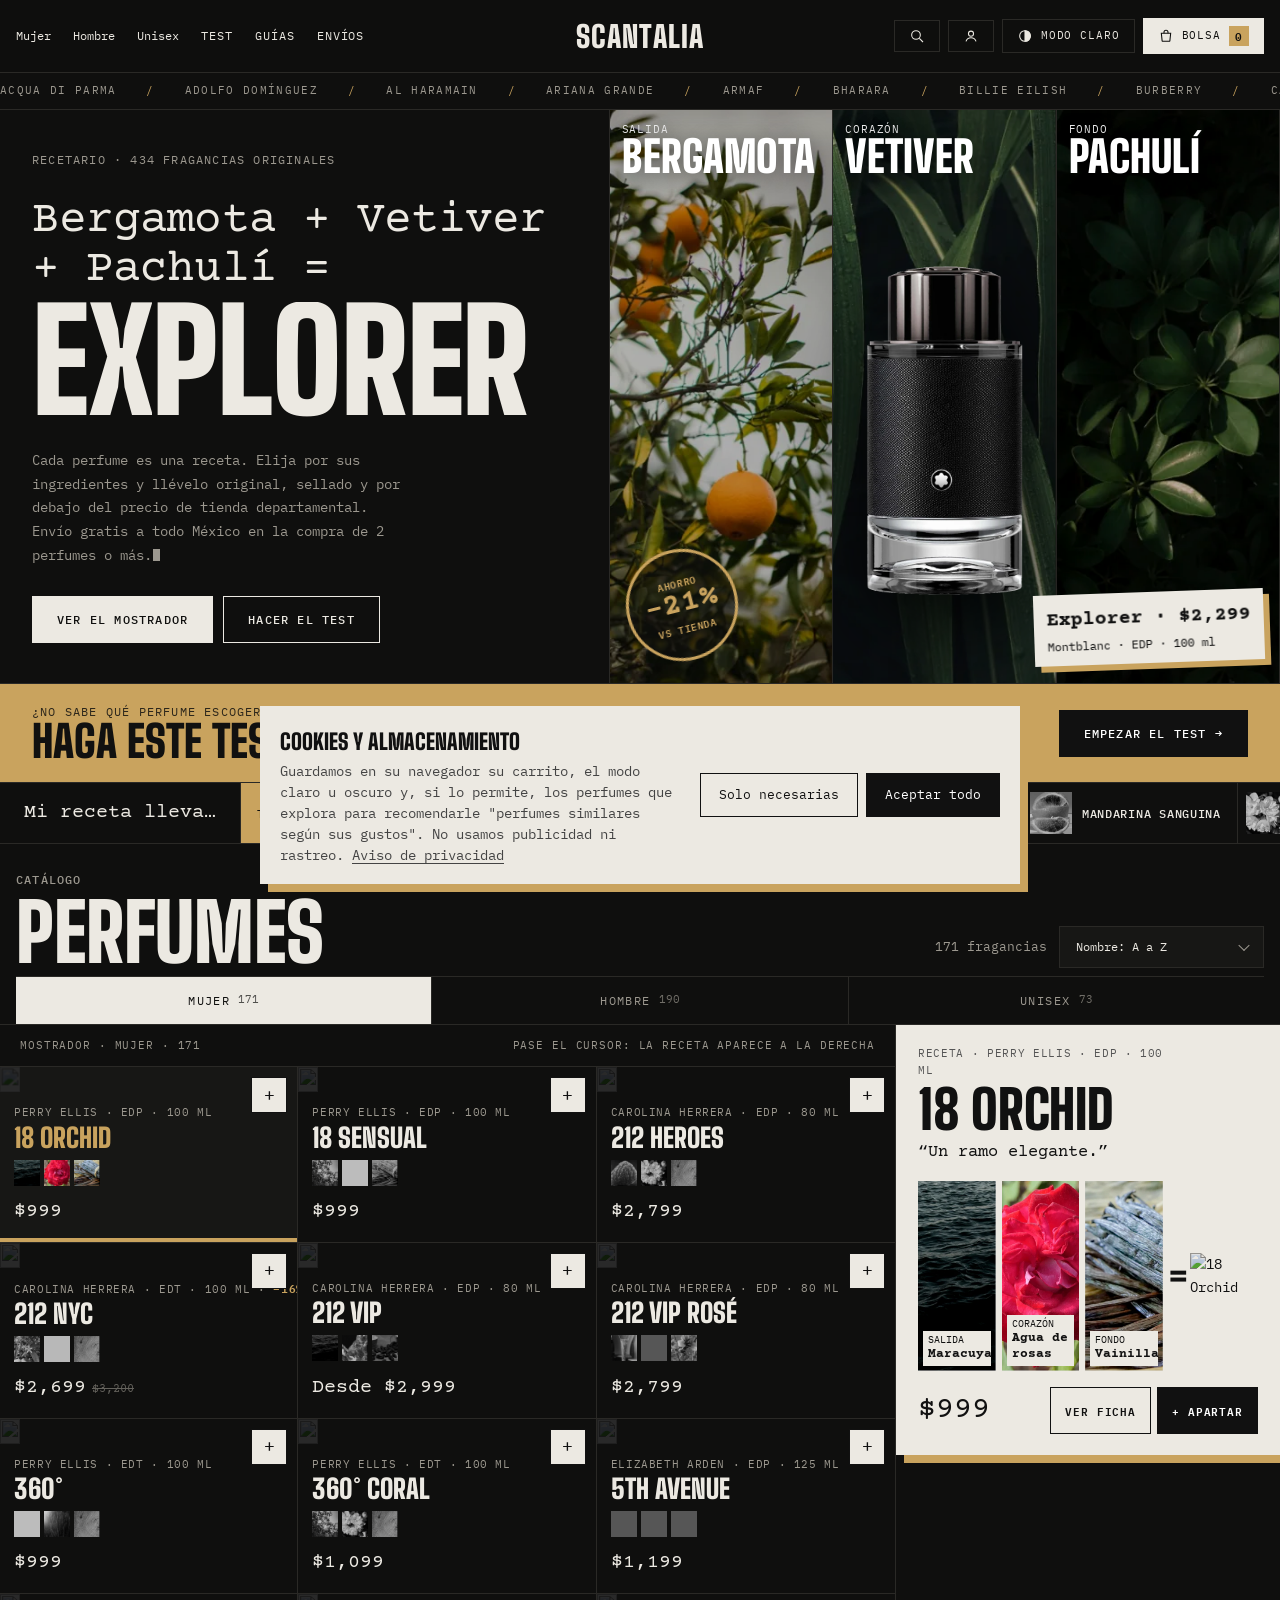
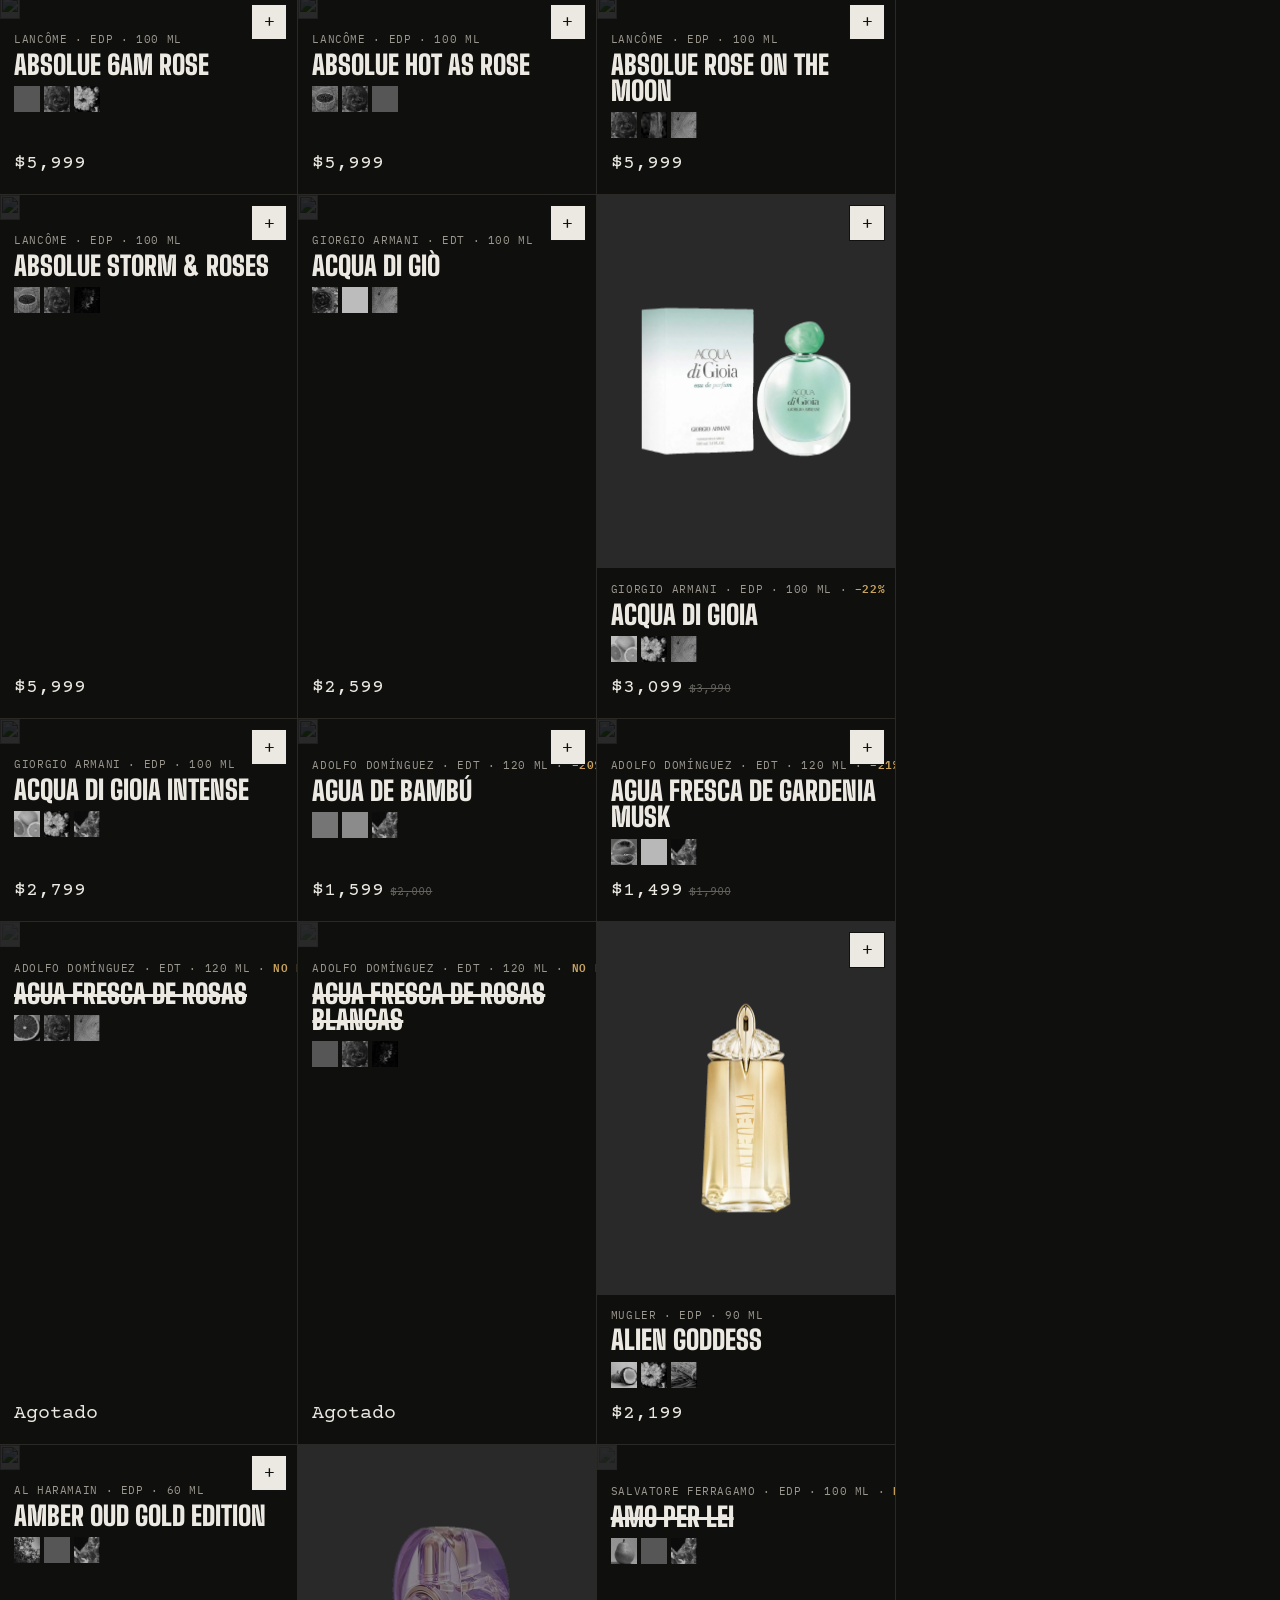
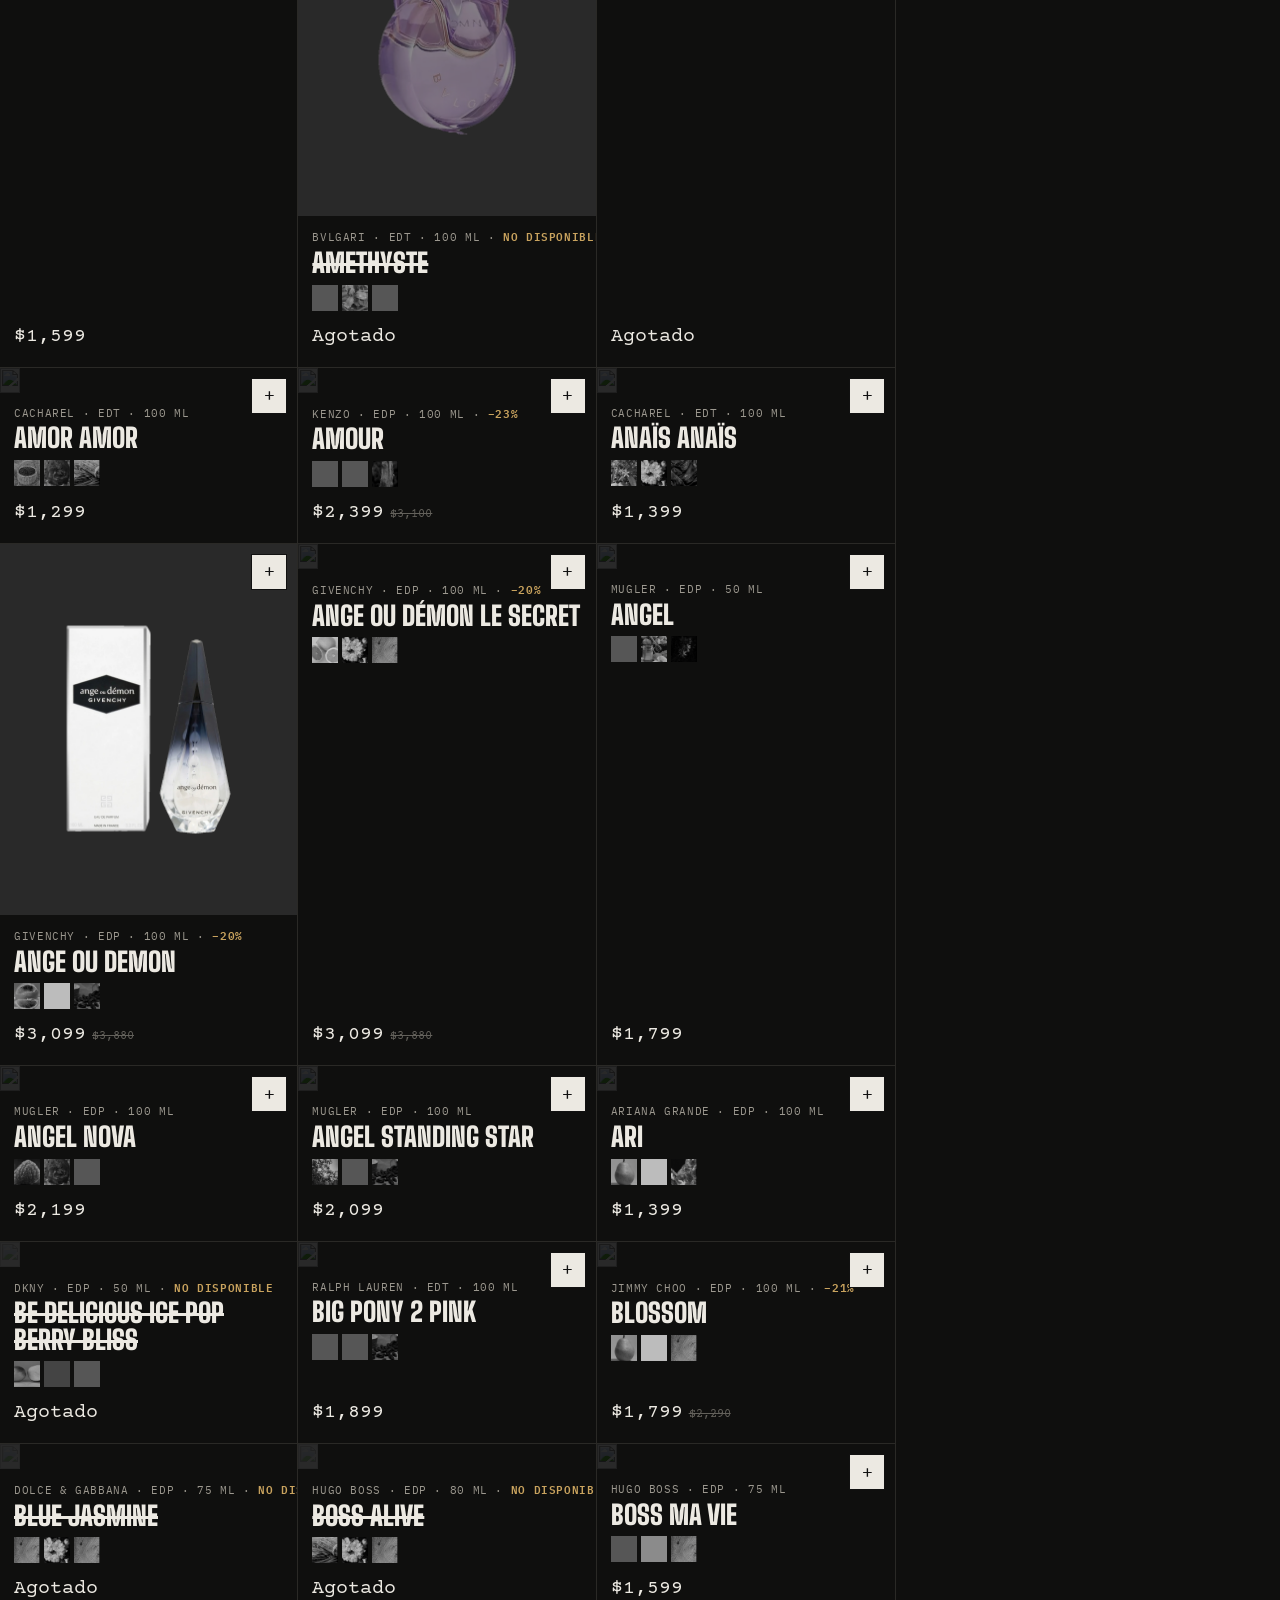
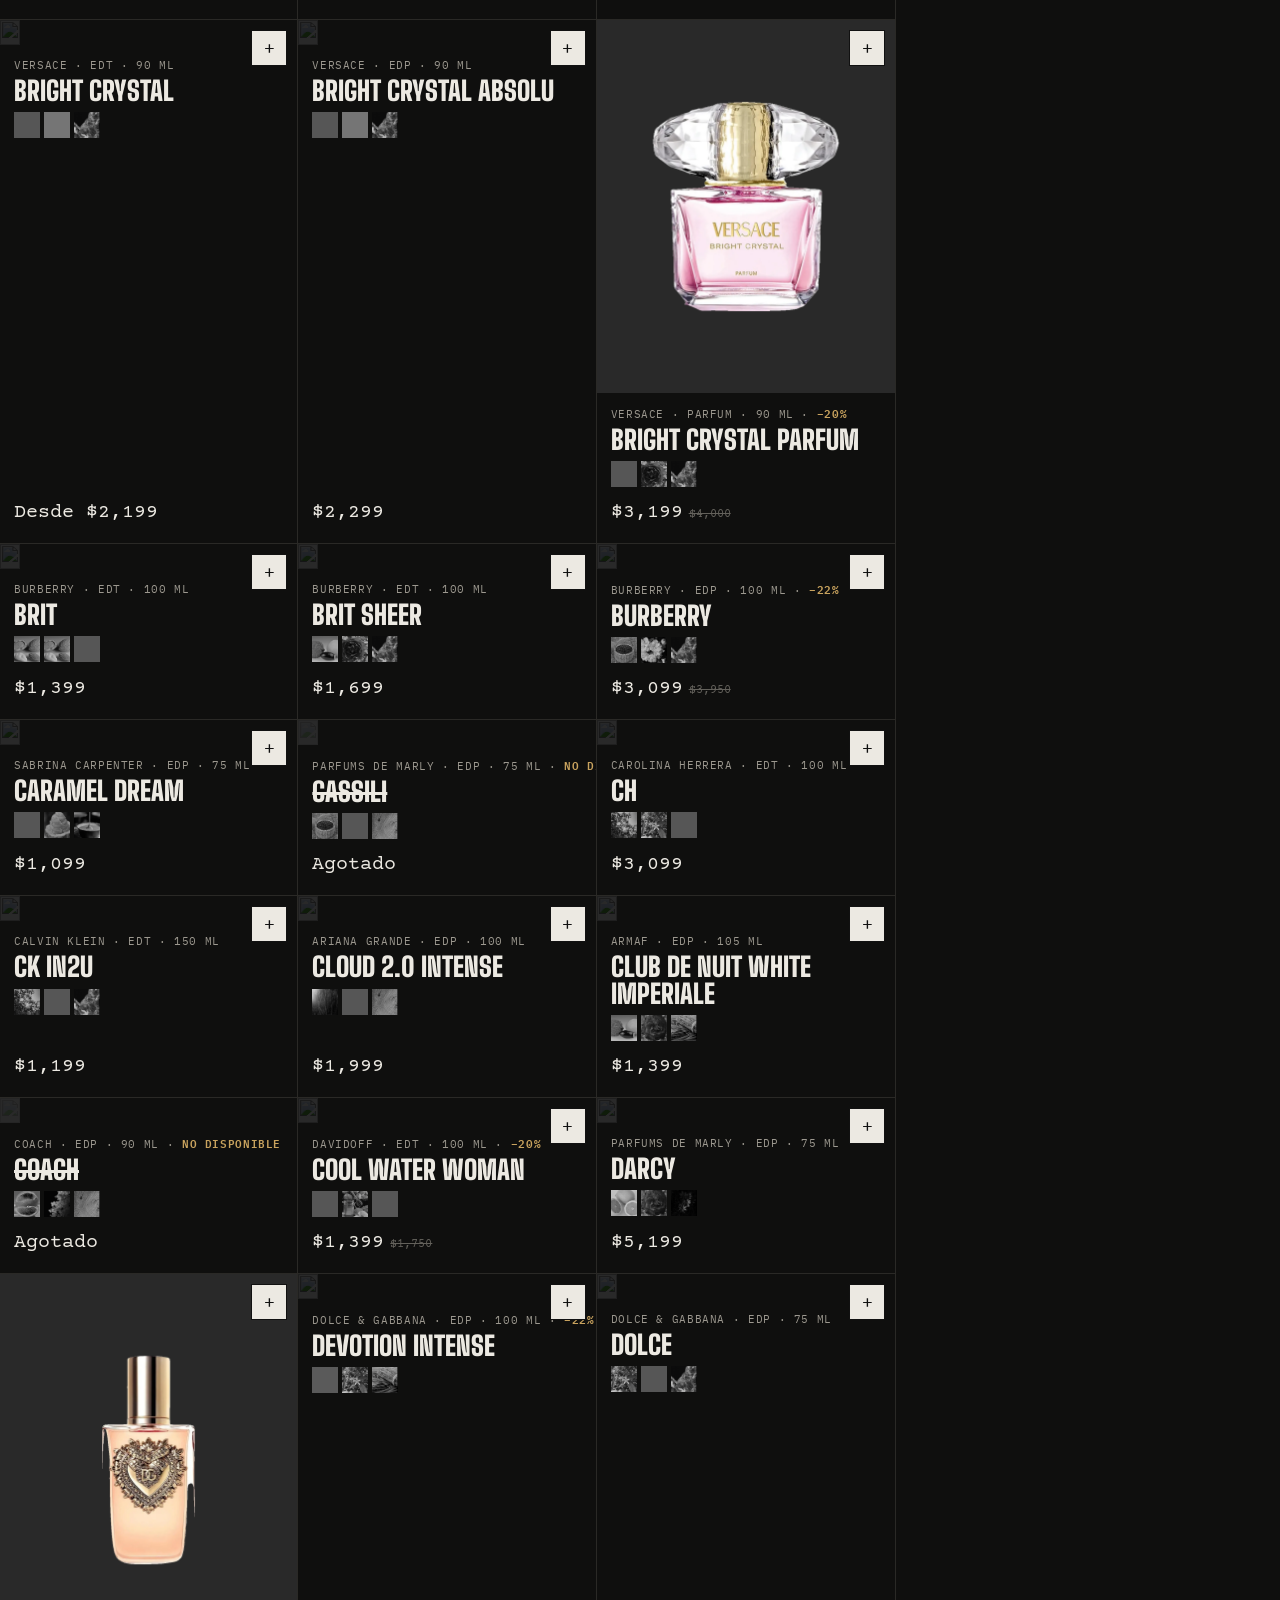
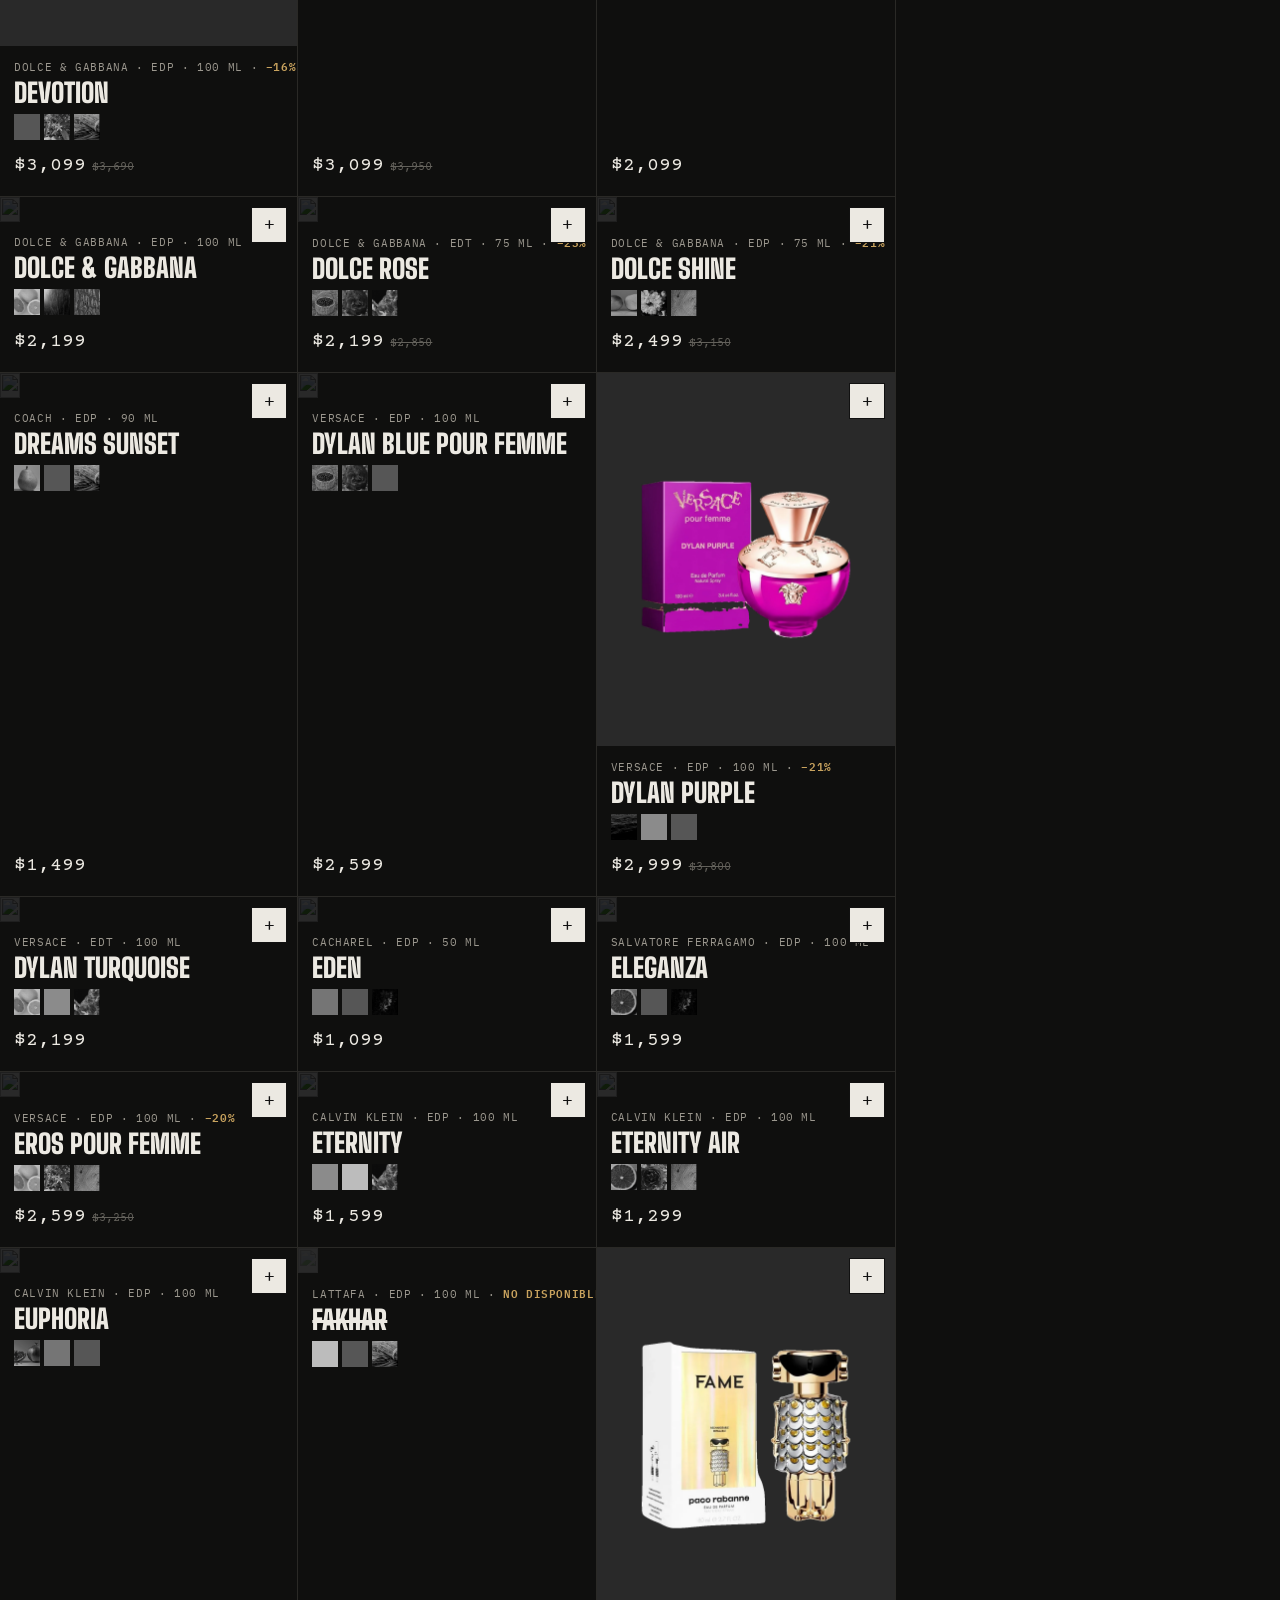
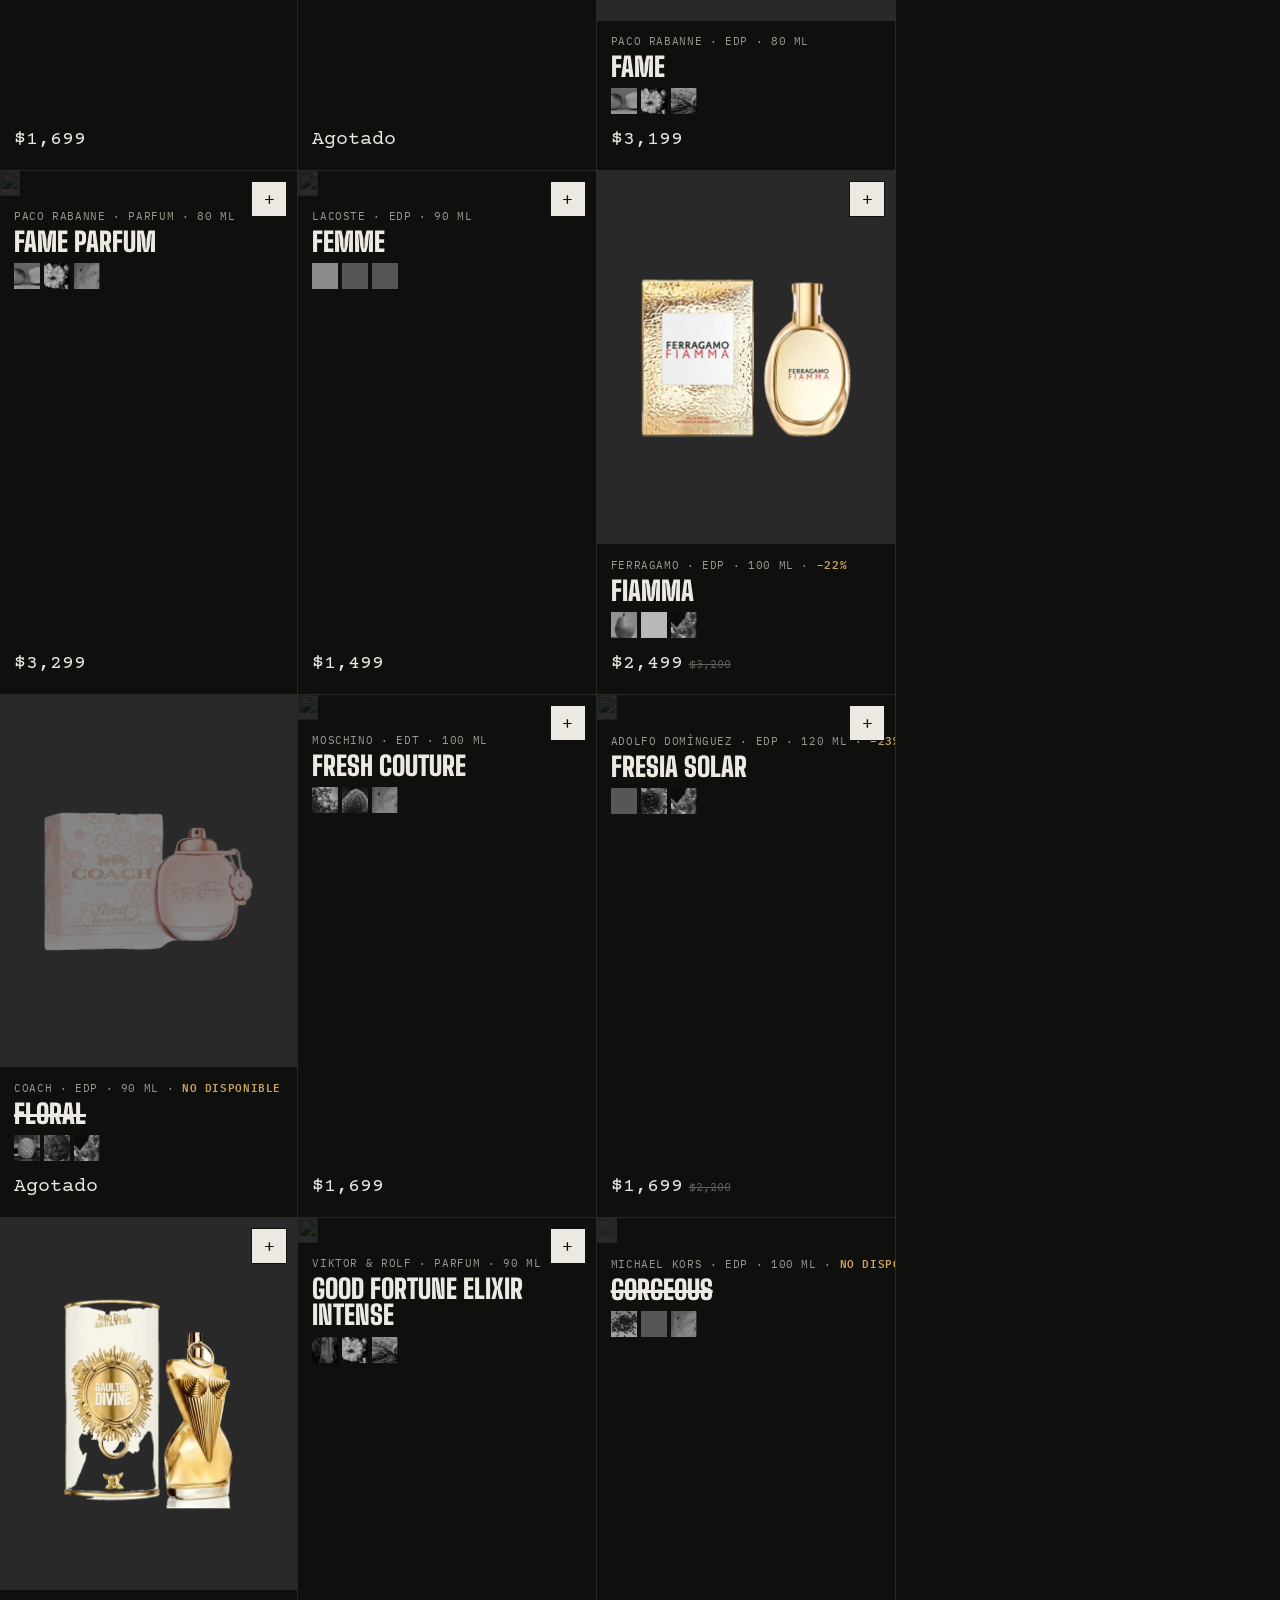
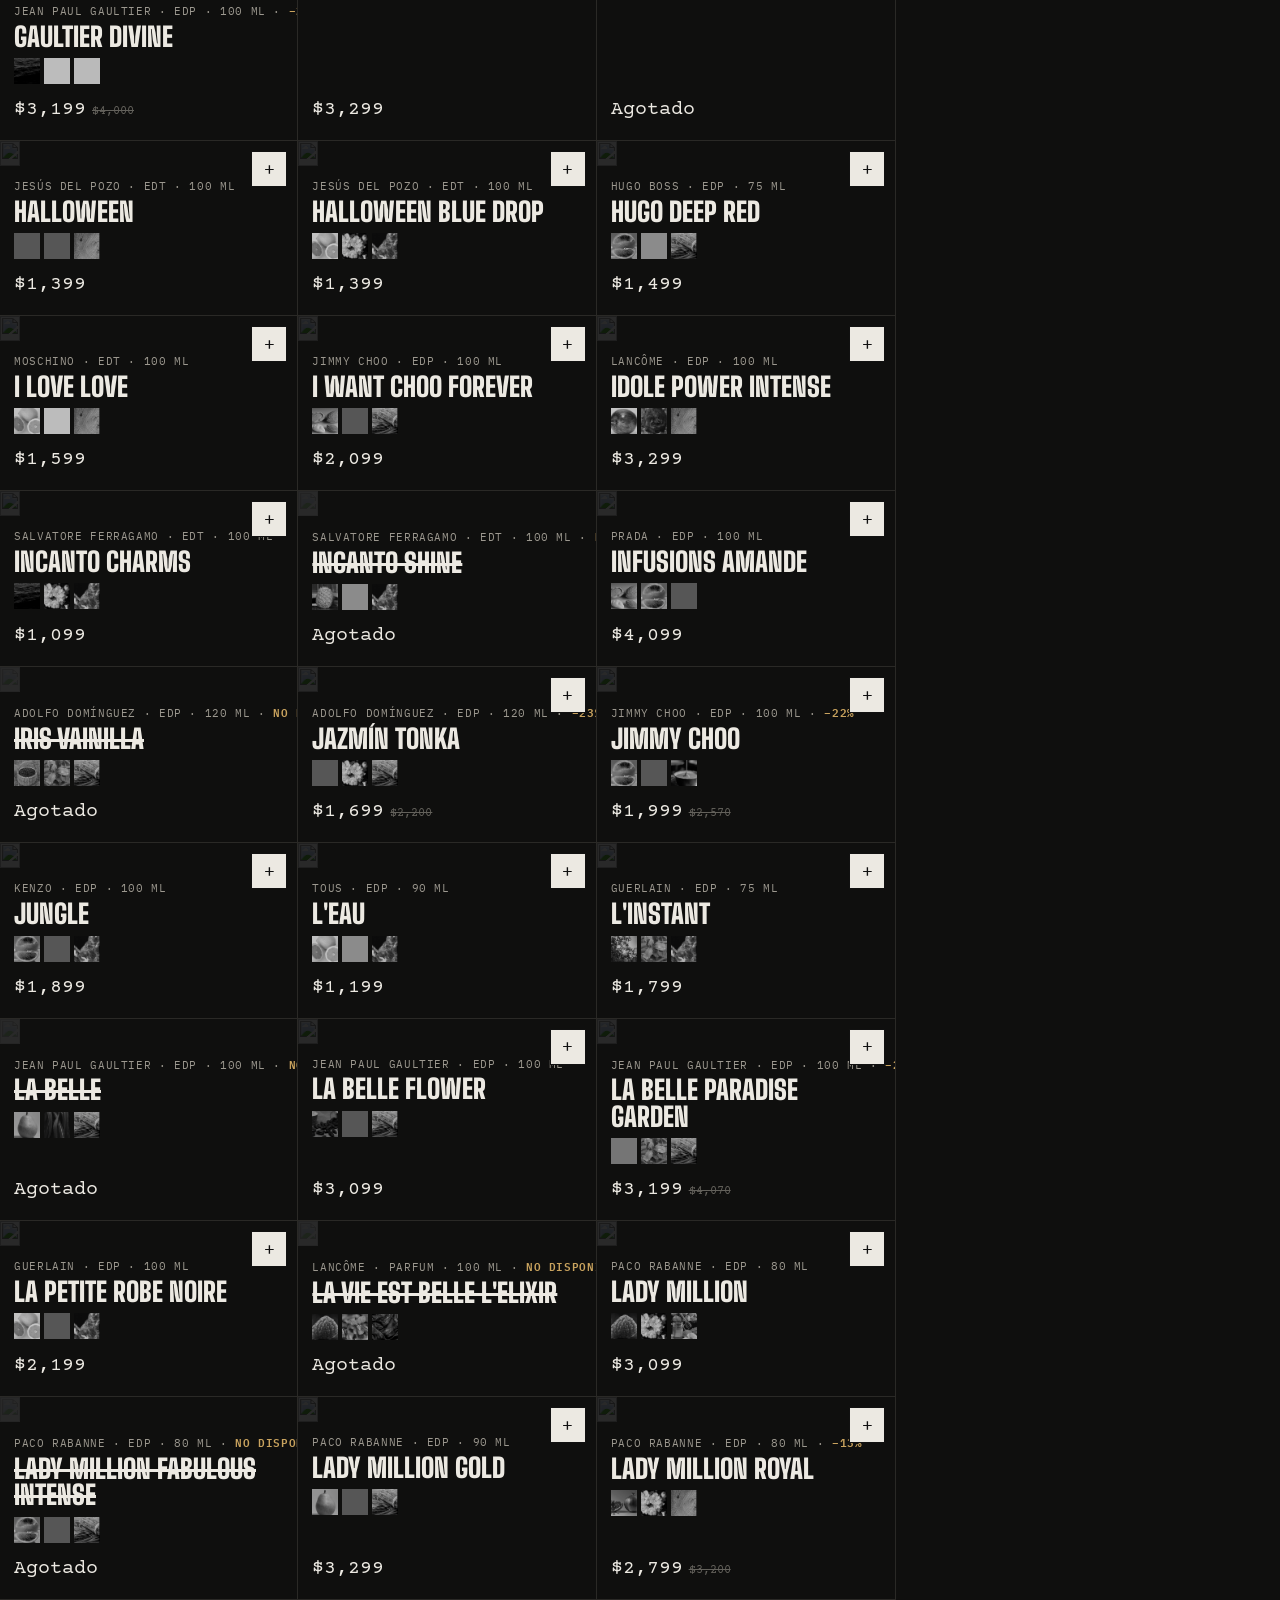
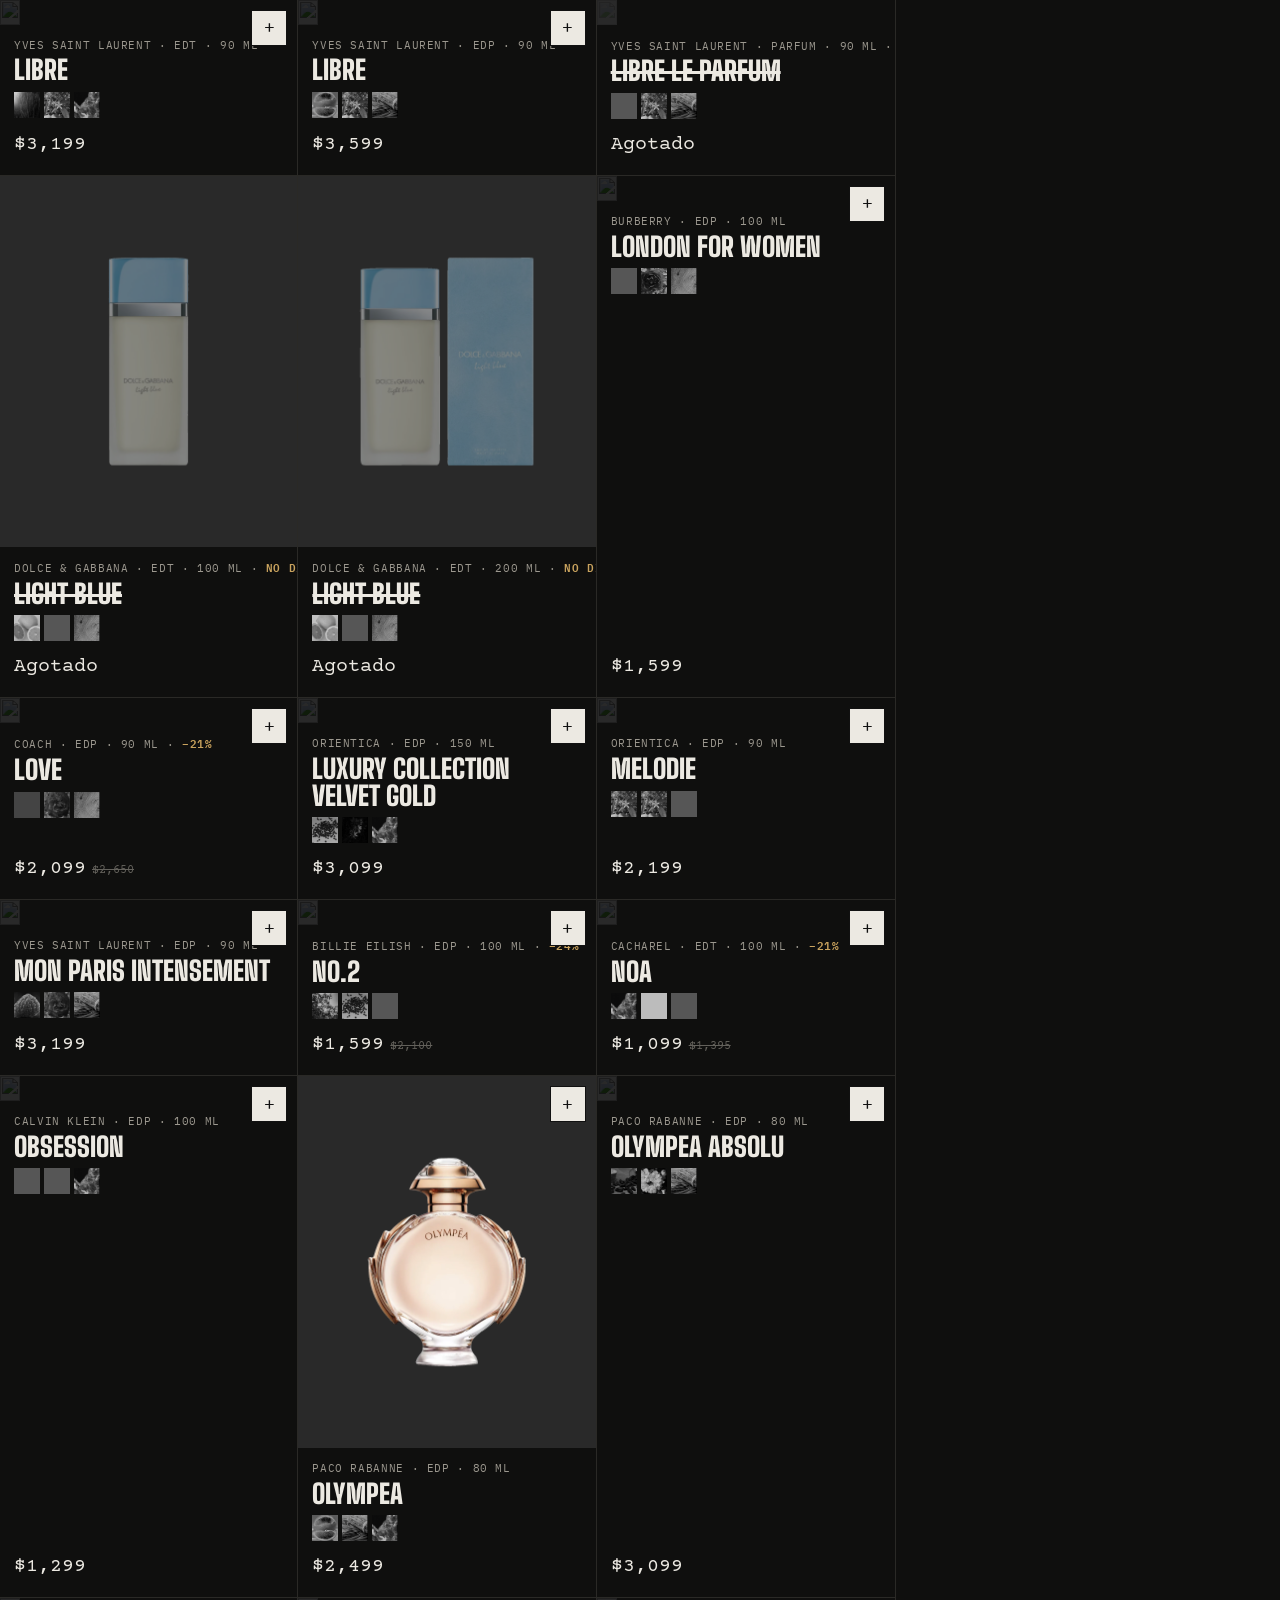
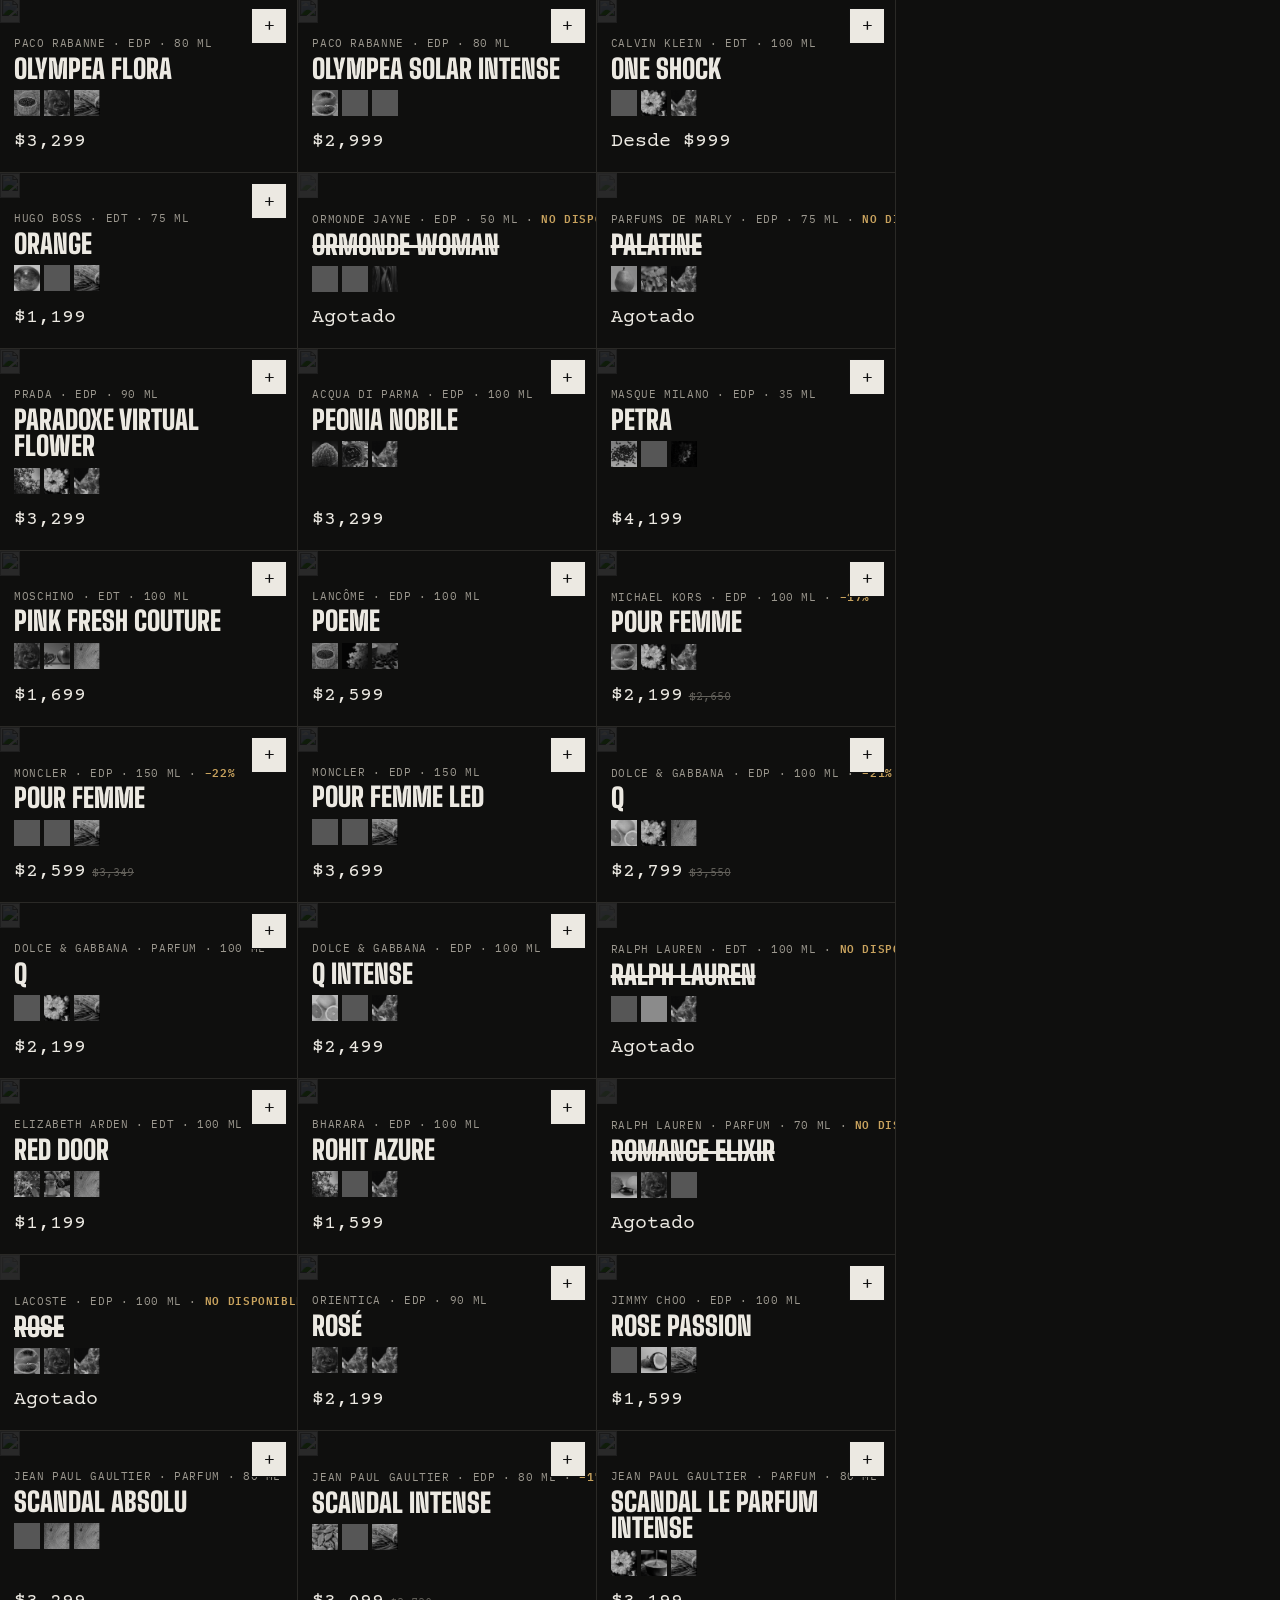
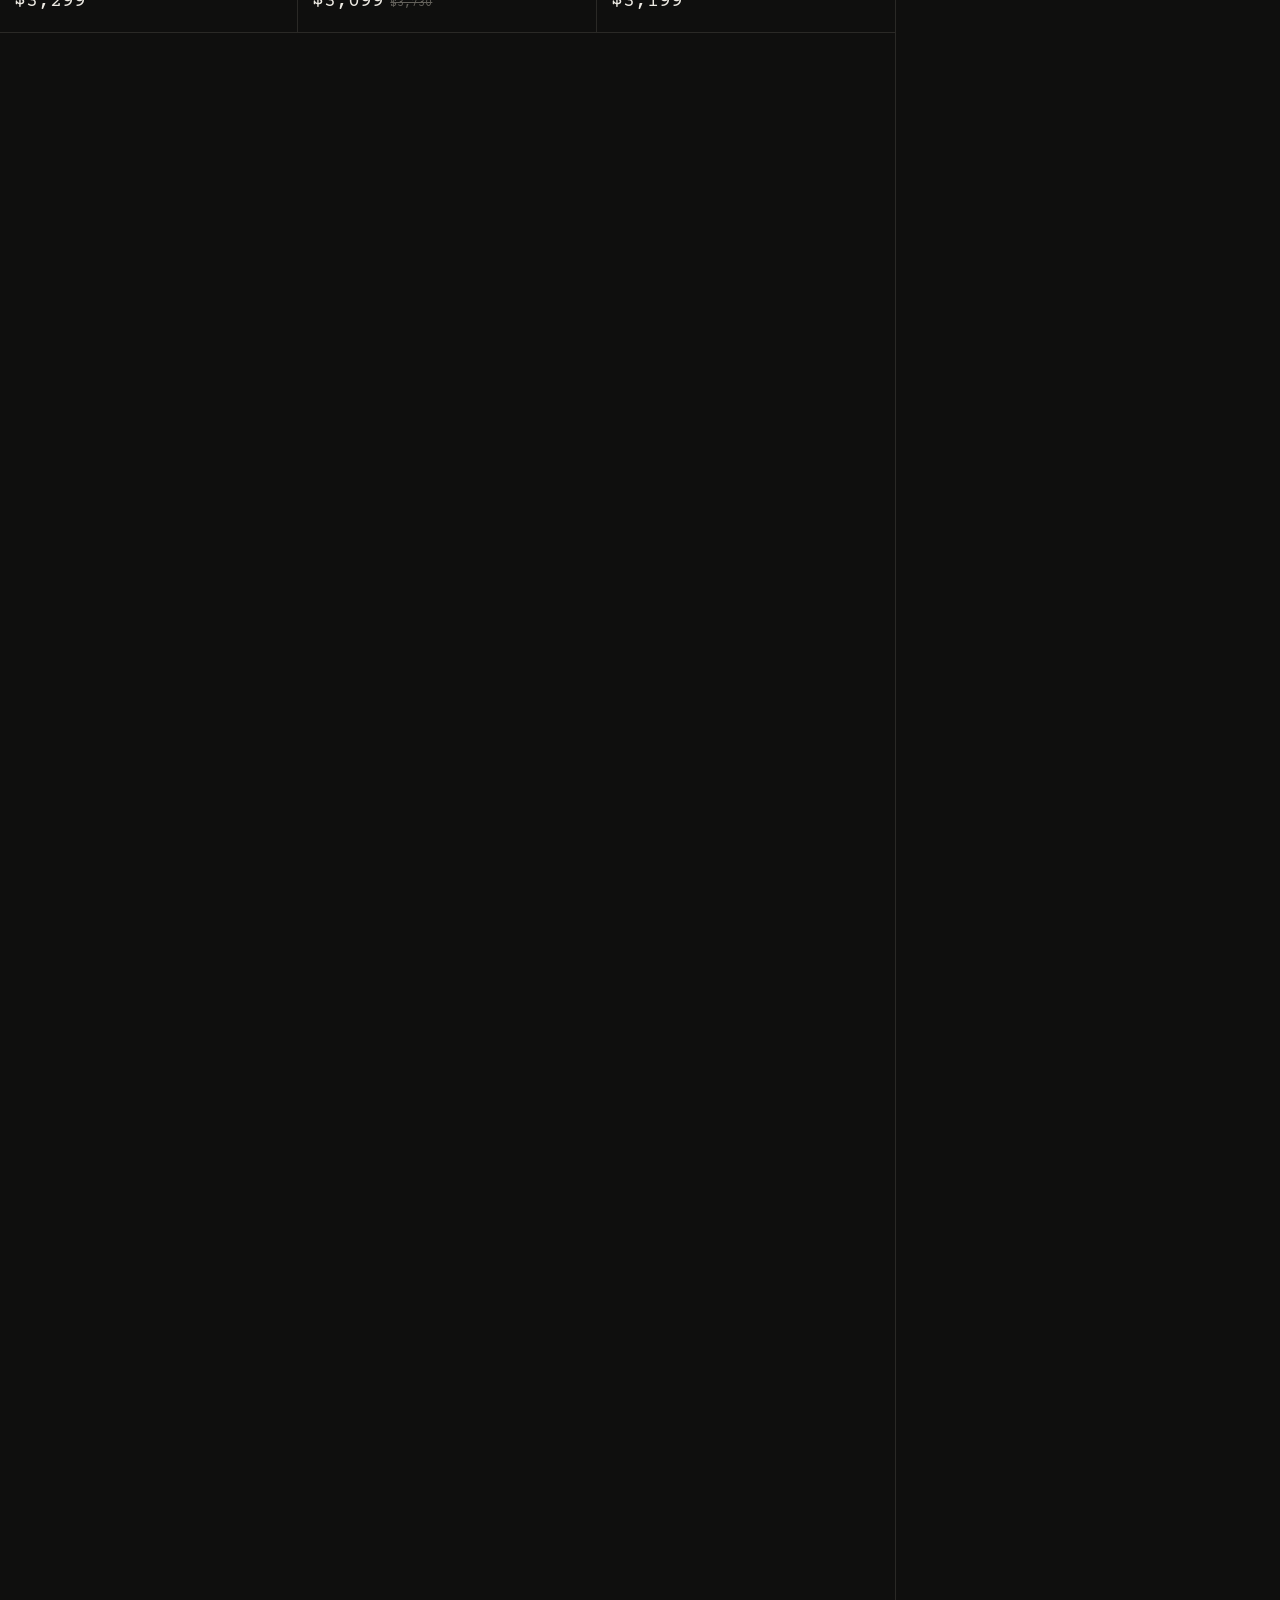
==== commit ffe244d2: "Catálogo Costco: +9 nuevos, −11 quitados, 15 agotados, 26 disponibles de nuevo; 434 publicados Nuevo" ====
--- a/index.html
+++ b/index.html
@@ -946,7 +946,7 @@
 
 <div class="toast" id="toast" role="status" aria-live="polite"></div>
 
-<script src="perfumes.js?v=202611172308"></script>
+<script src="perfumes.js?v=202611191506"></script>
 <script>
 
 const fmt = new Intl.NumberFormat("es-MX", { style: "currency", currency: "MXN", maximumFractionDigits: 0 });
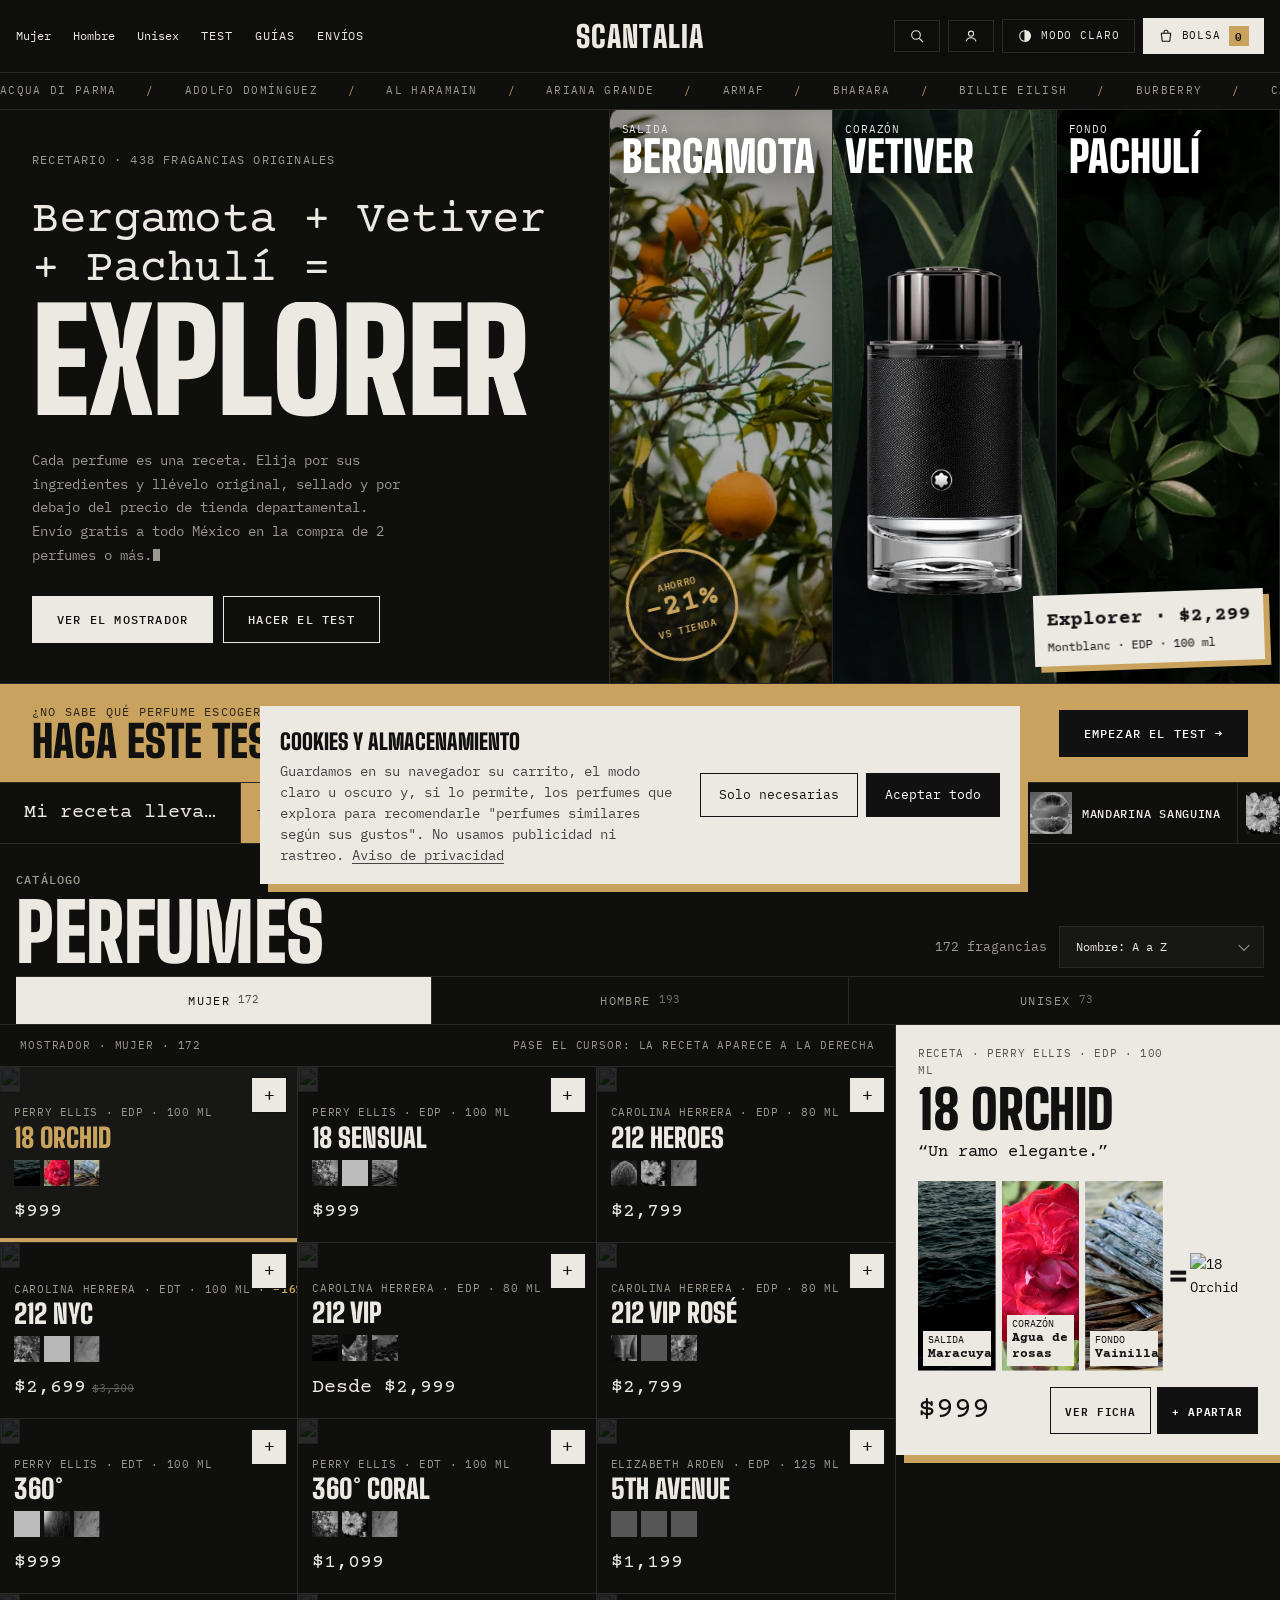
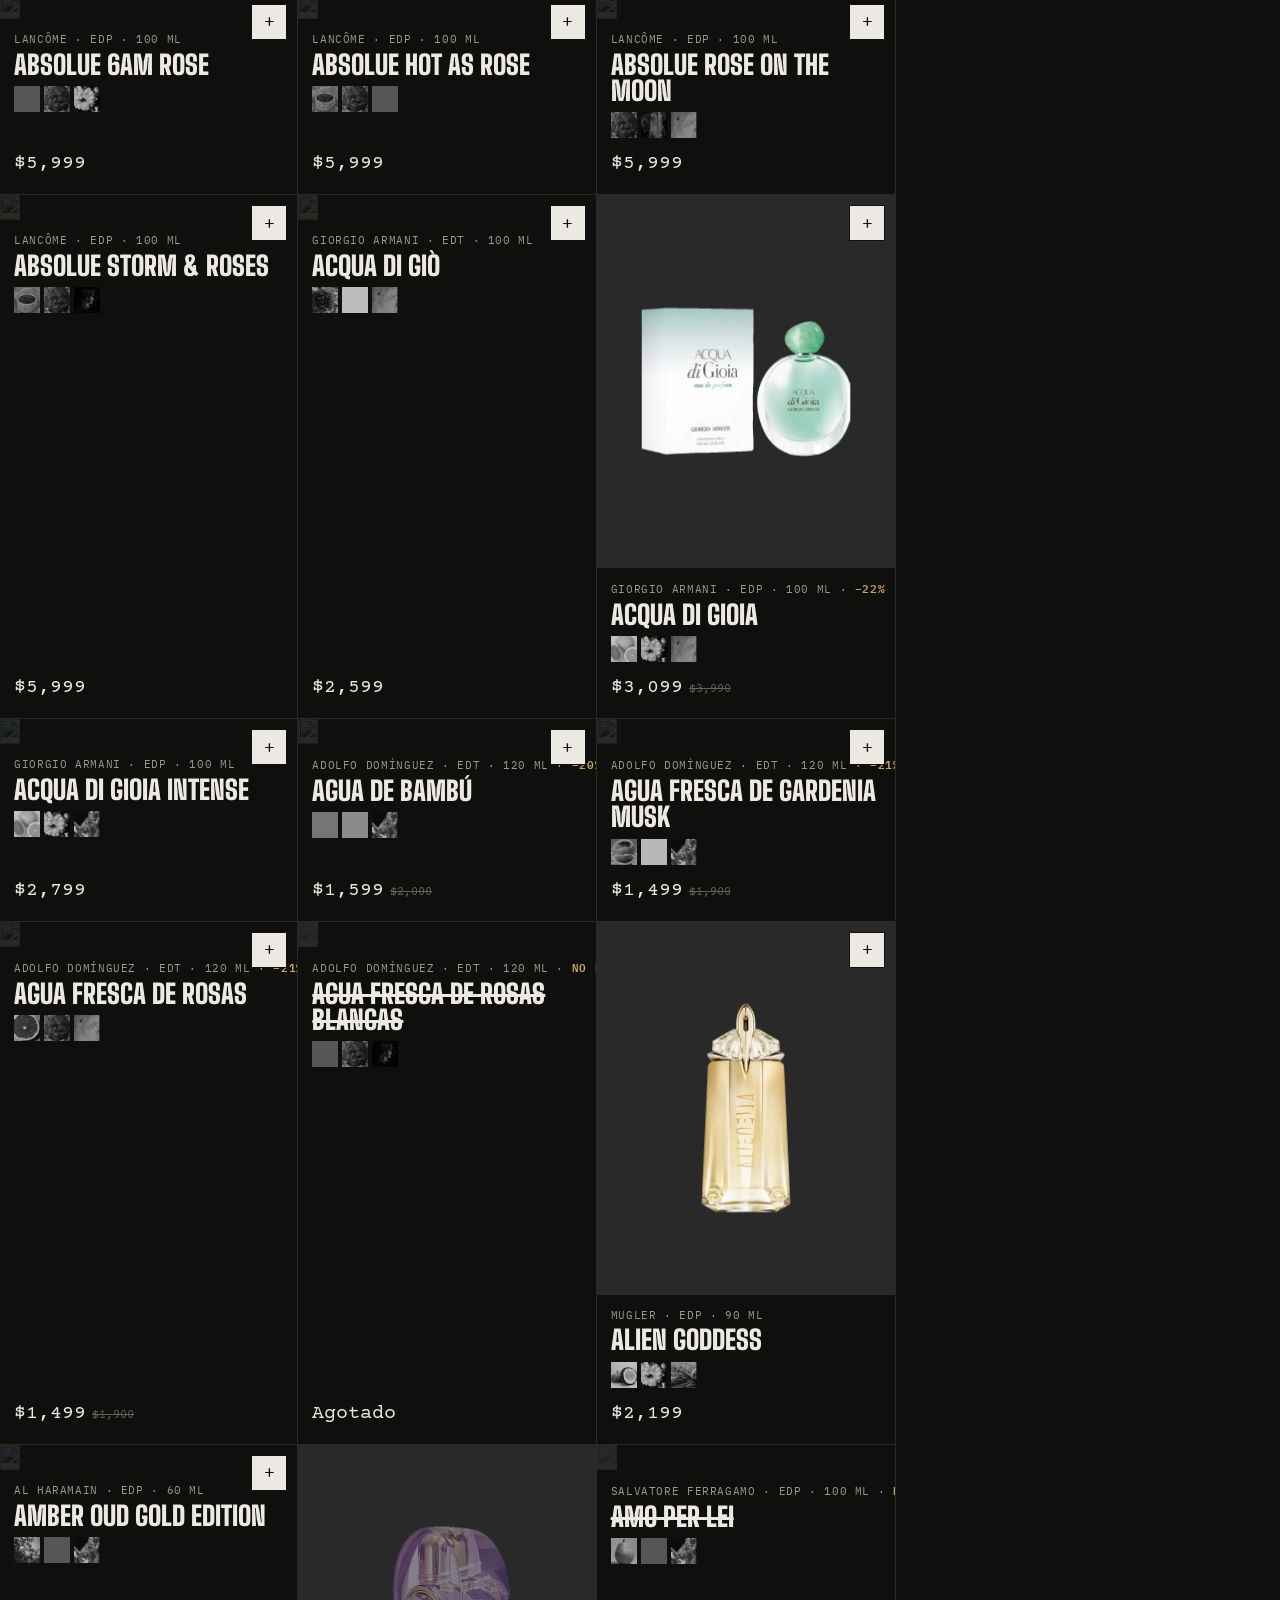
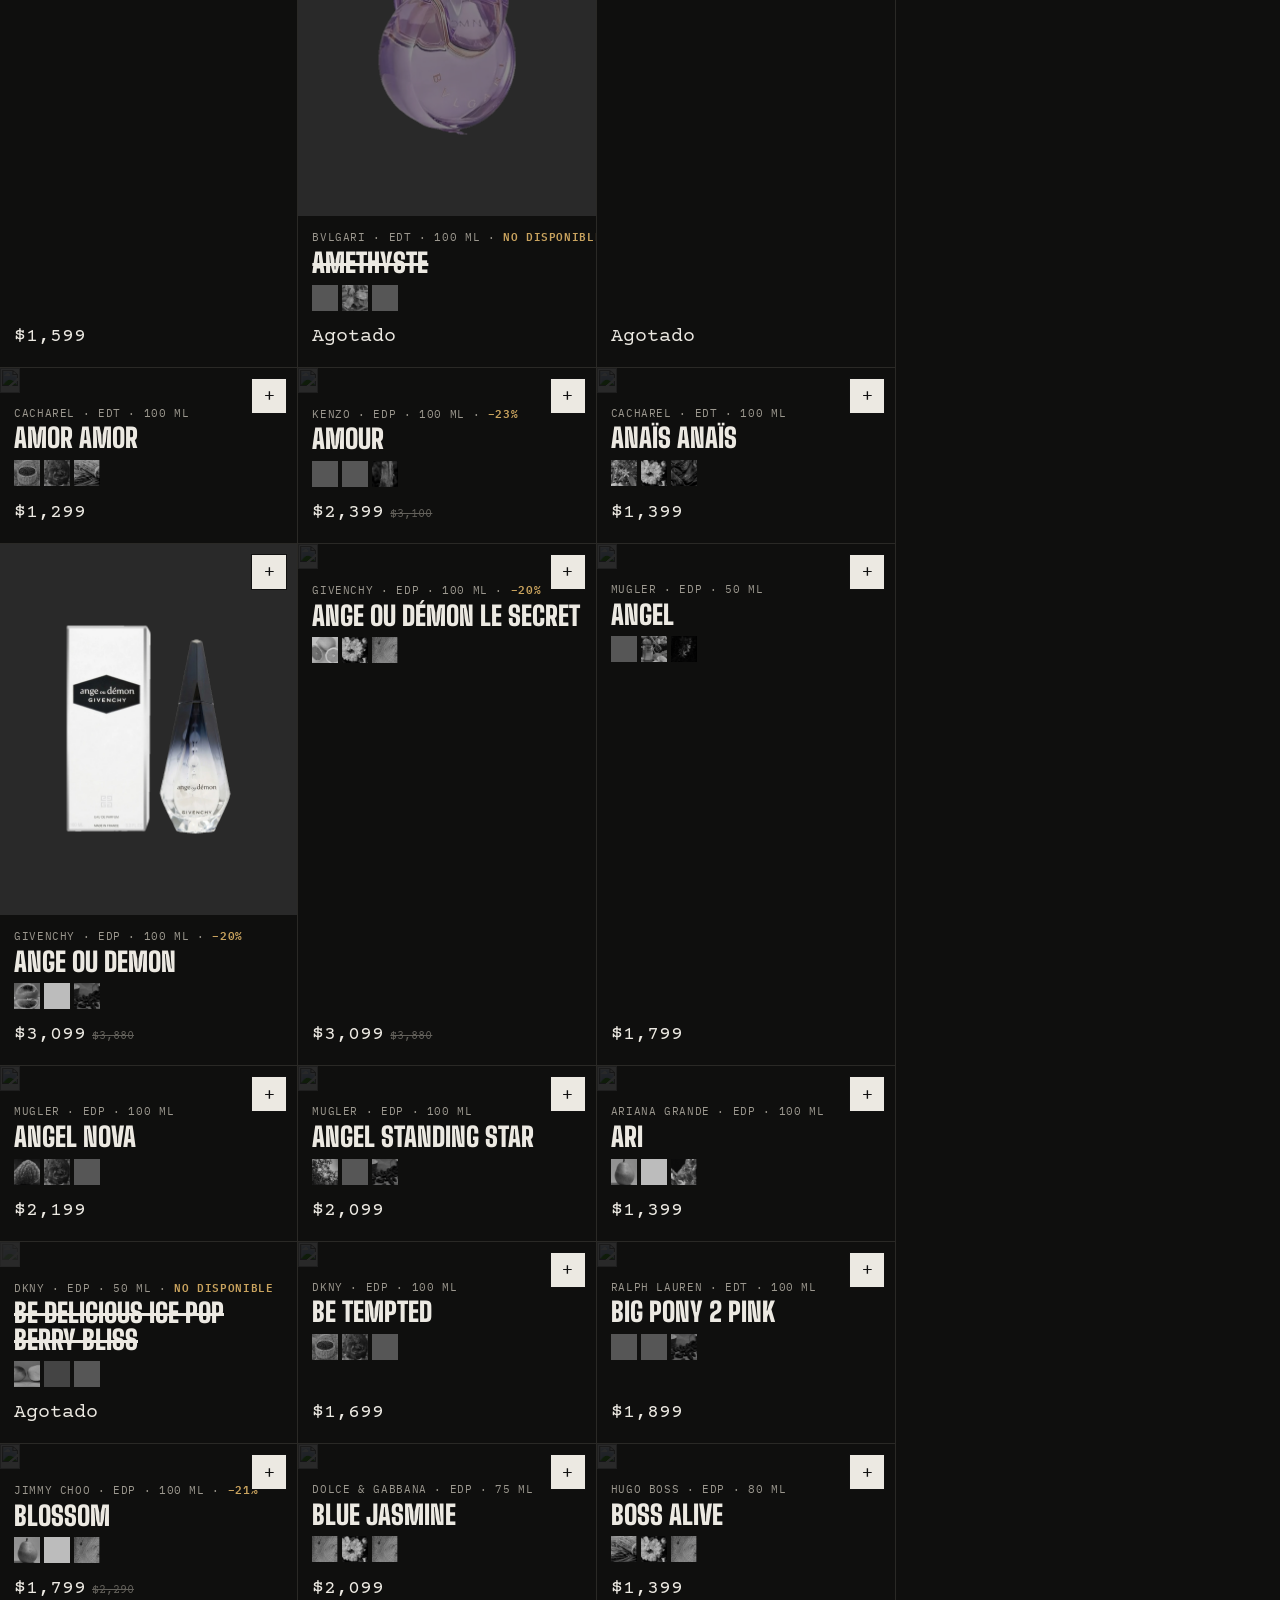
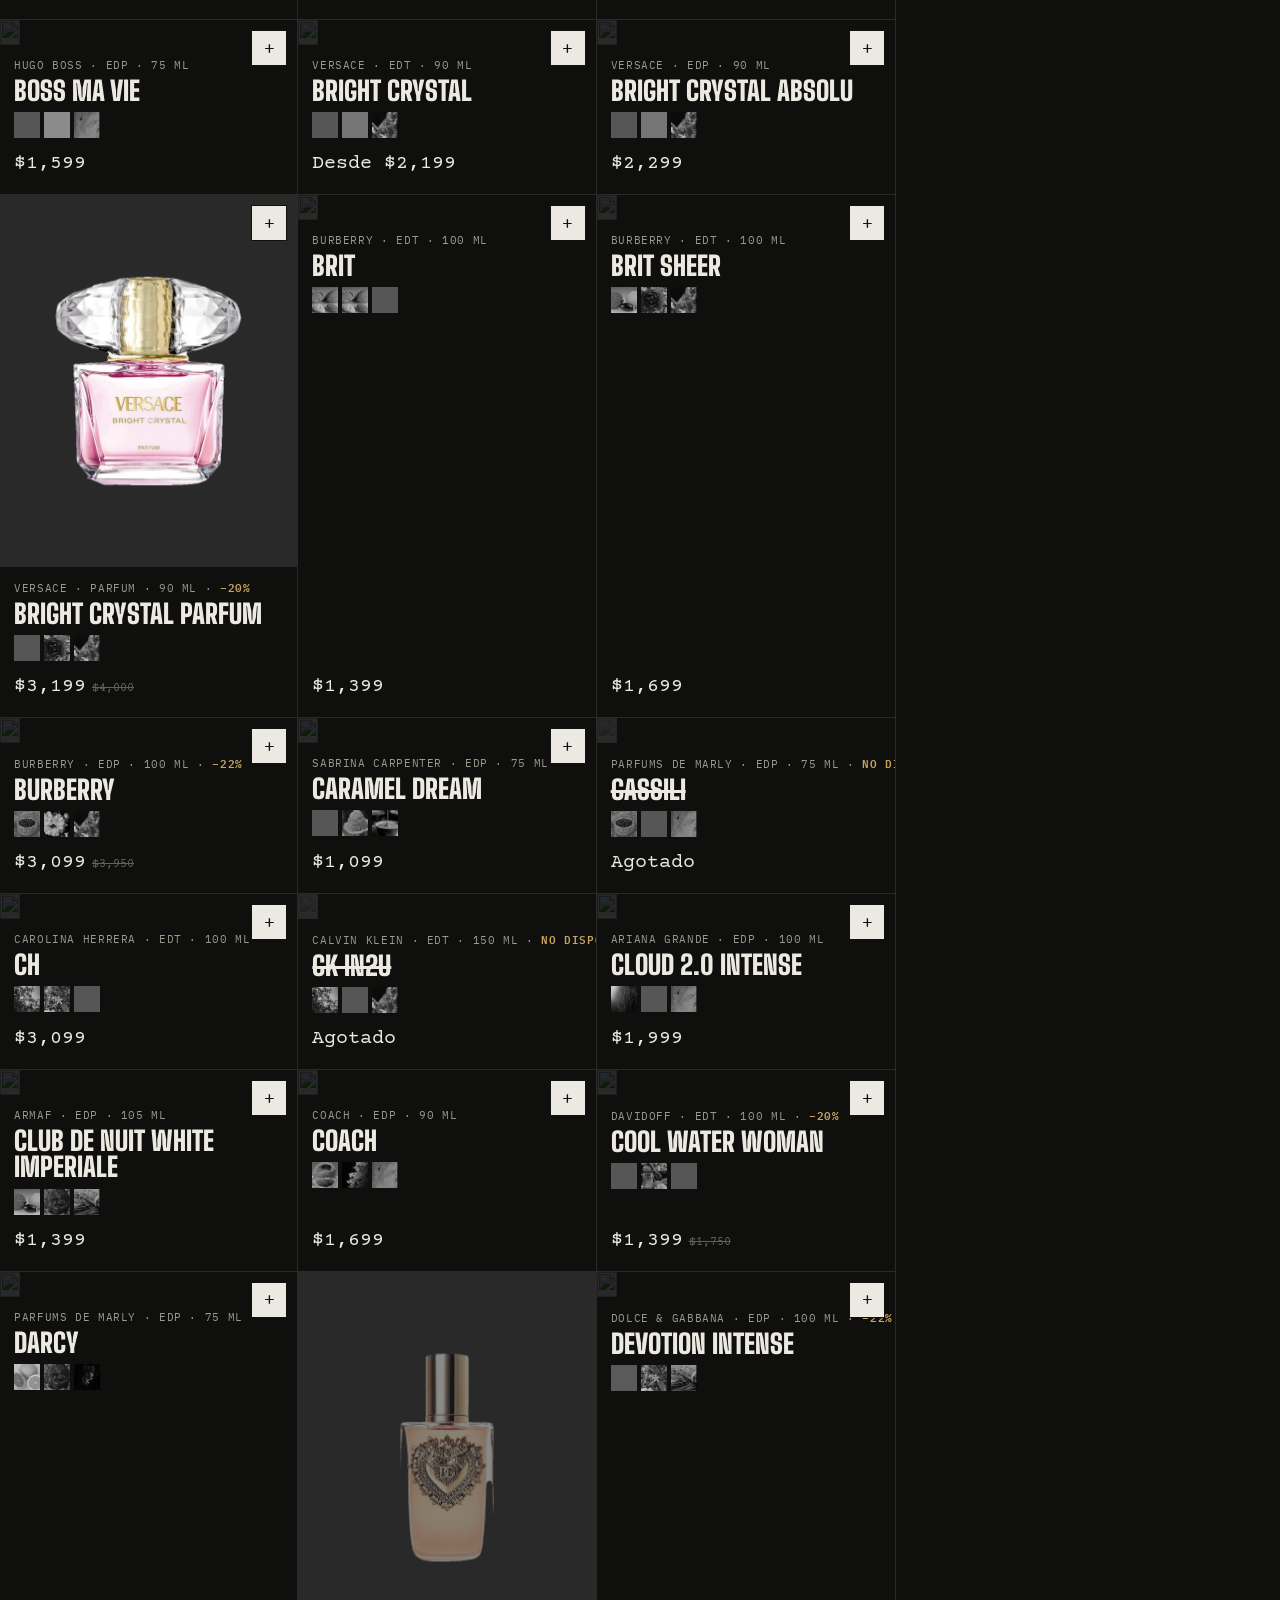
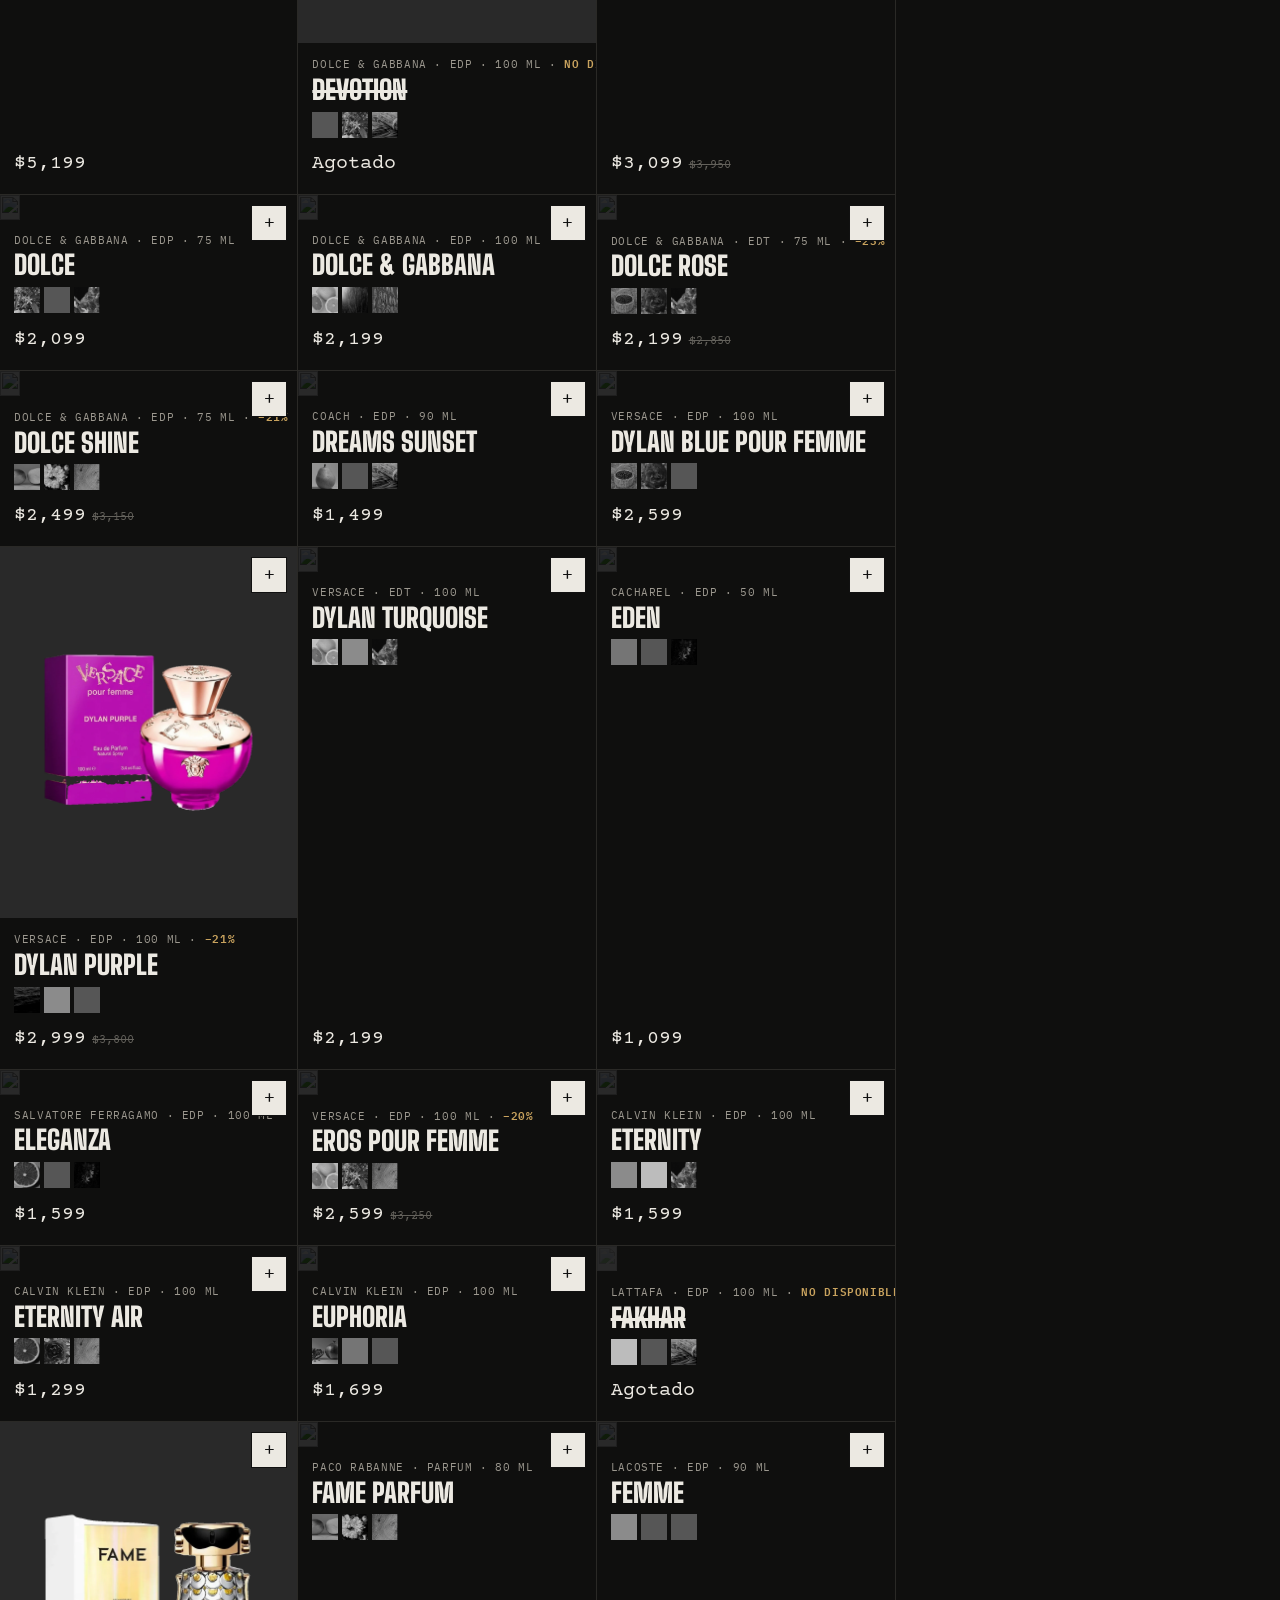
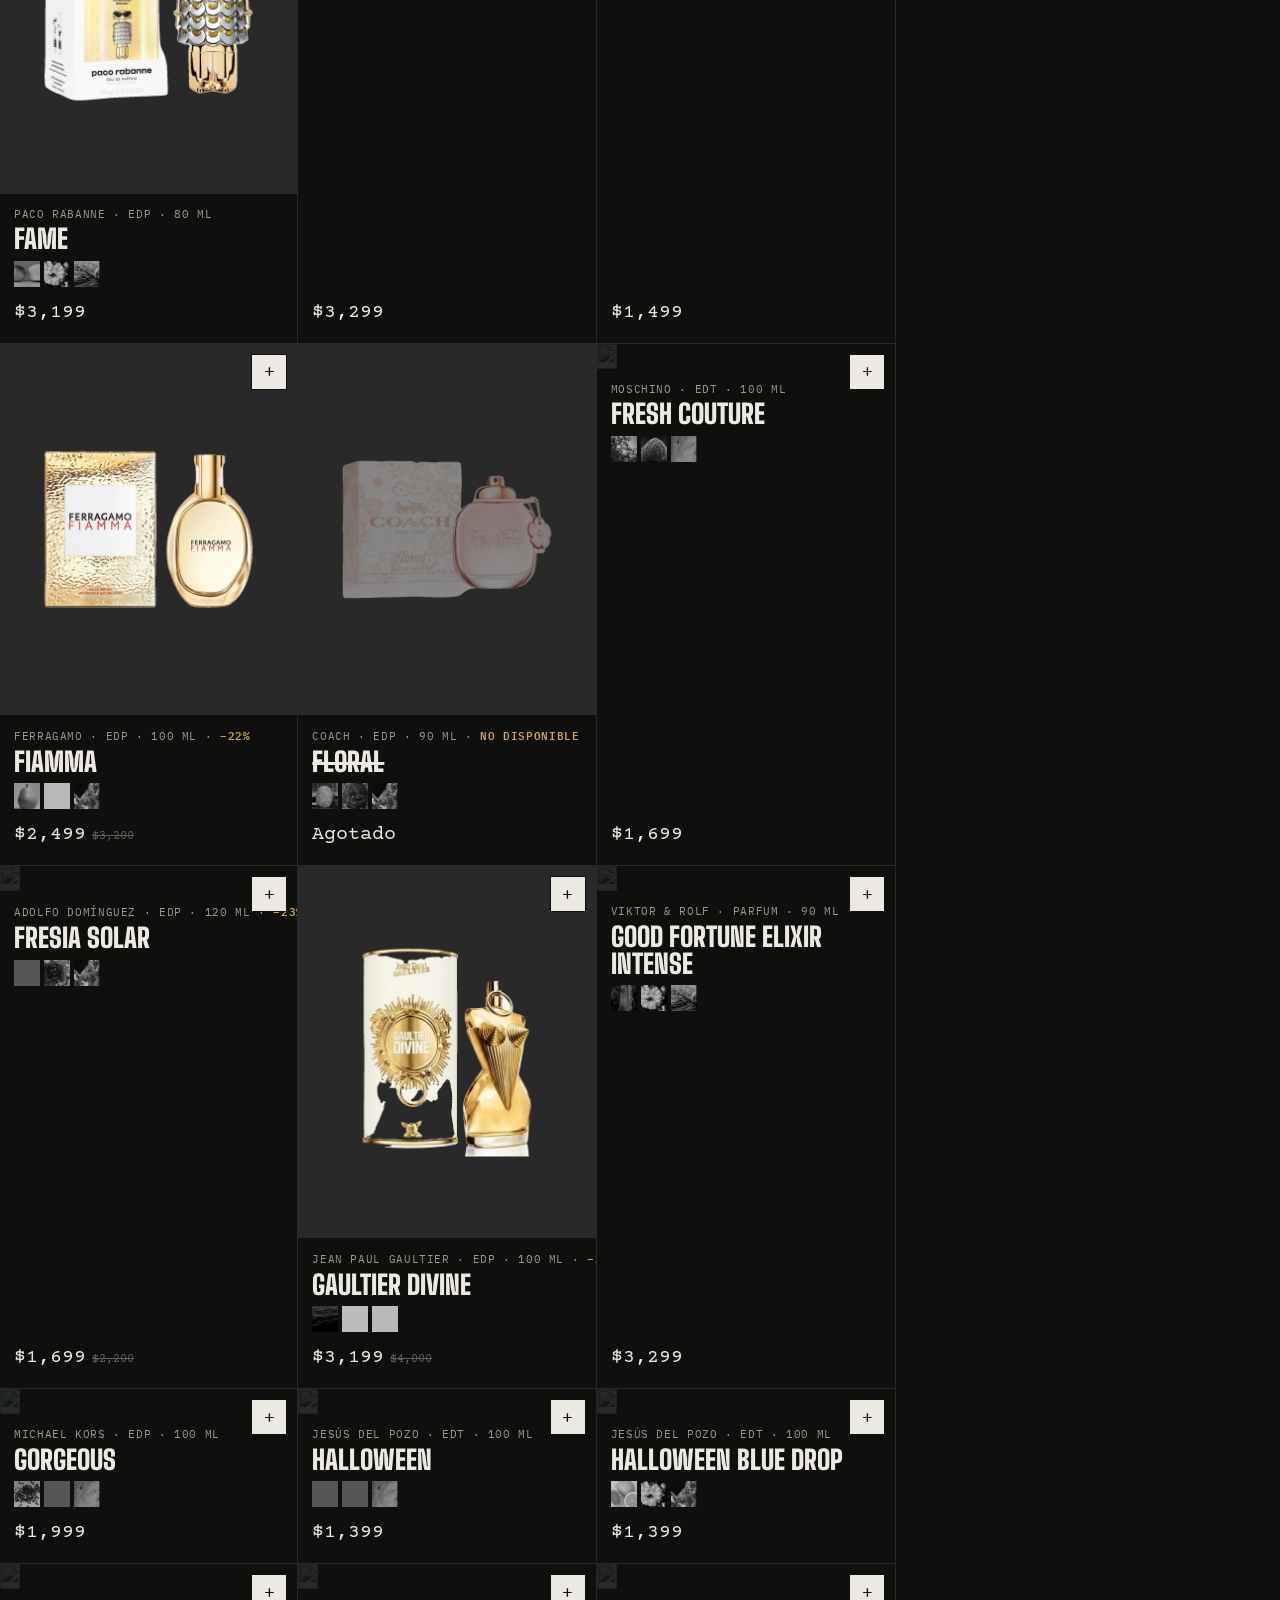
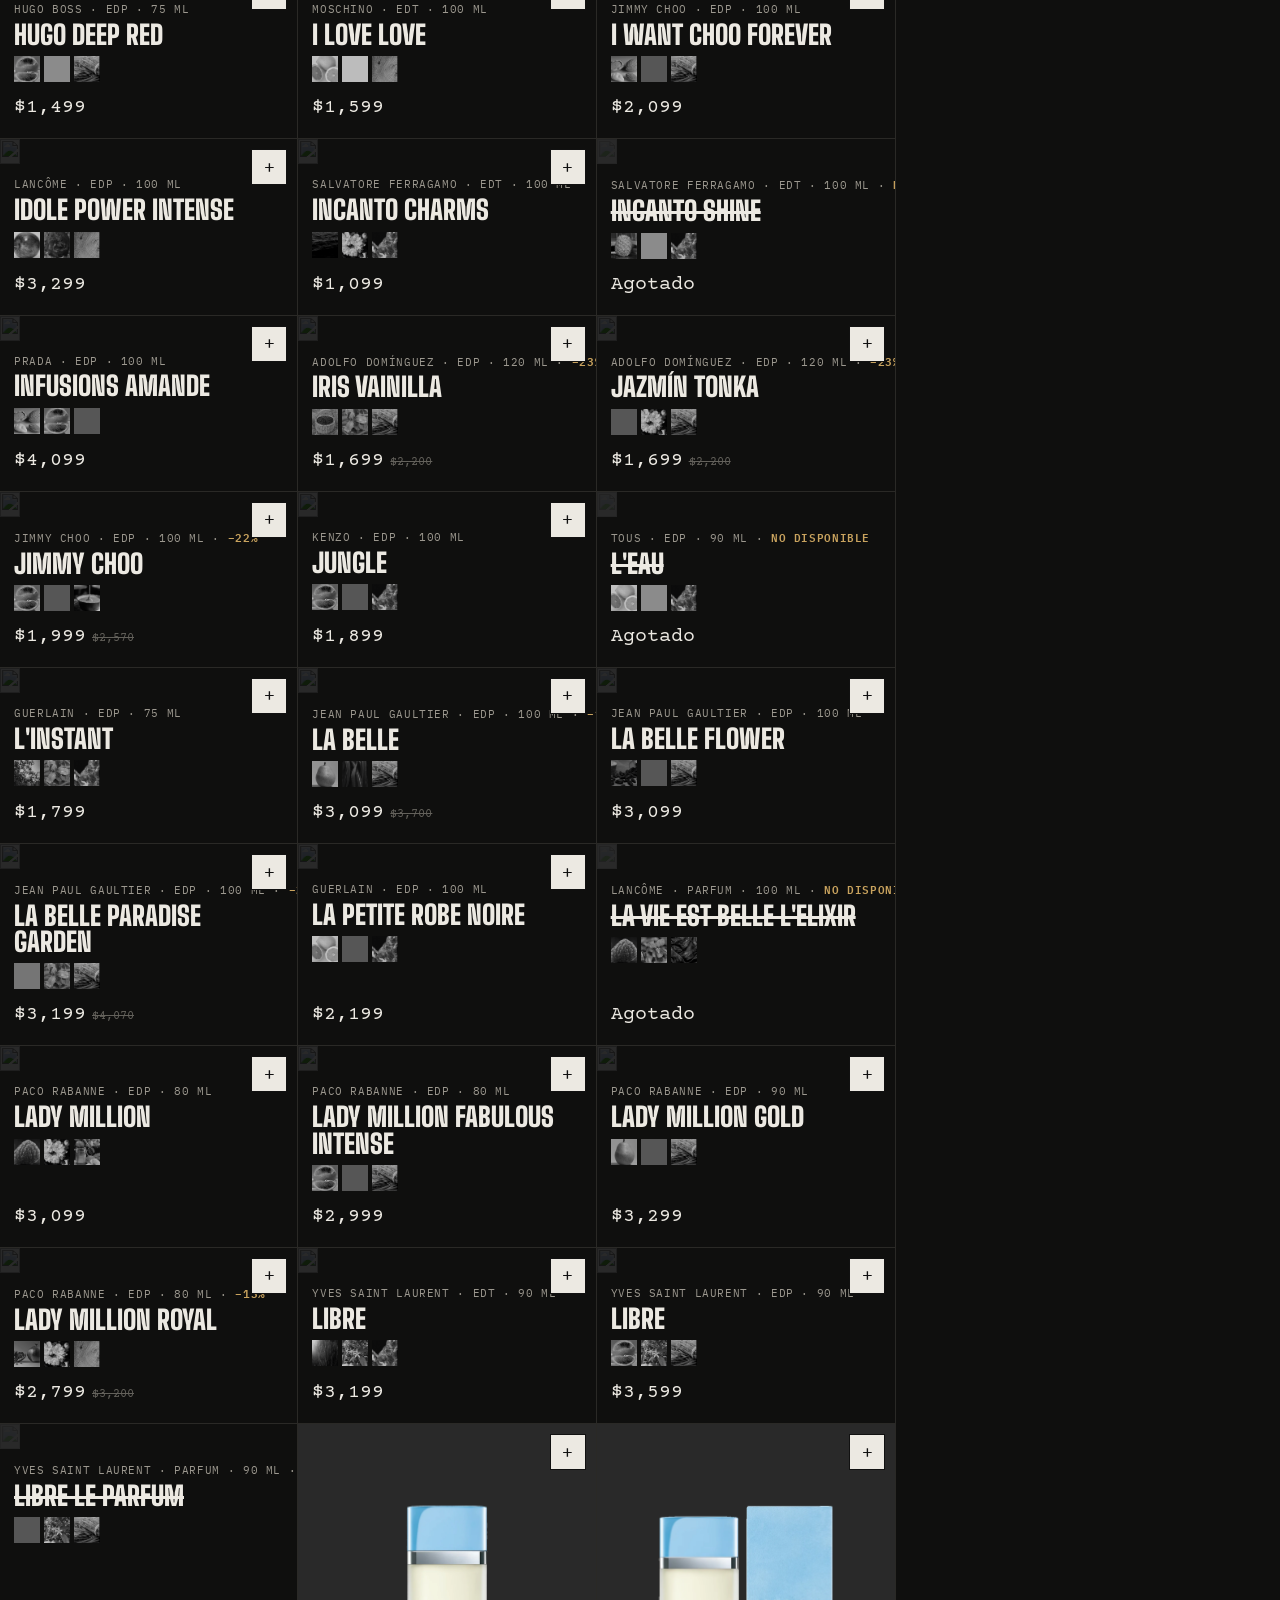
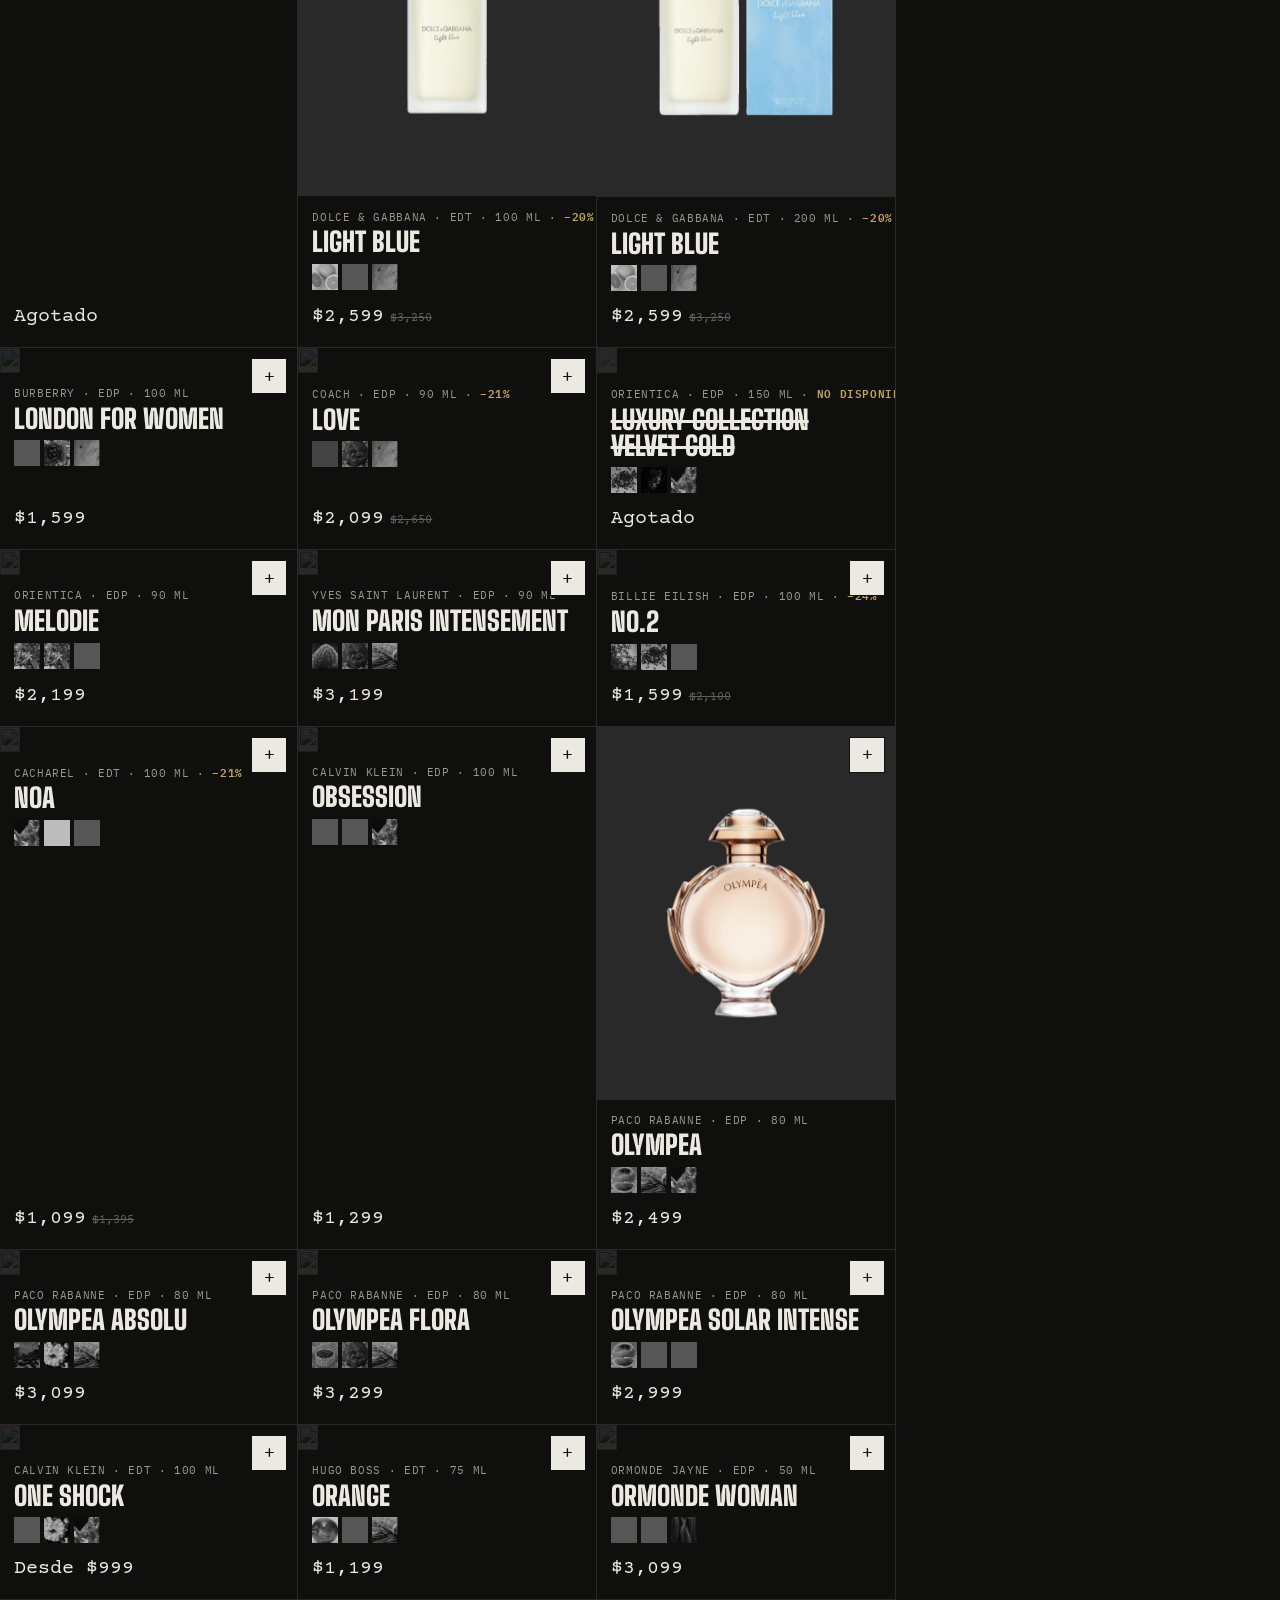
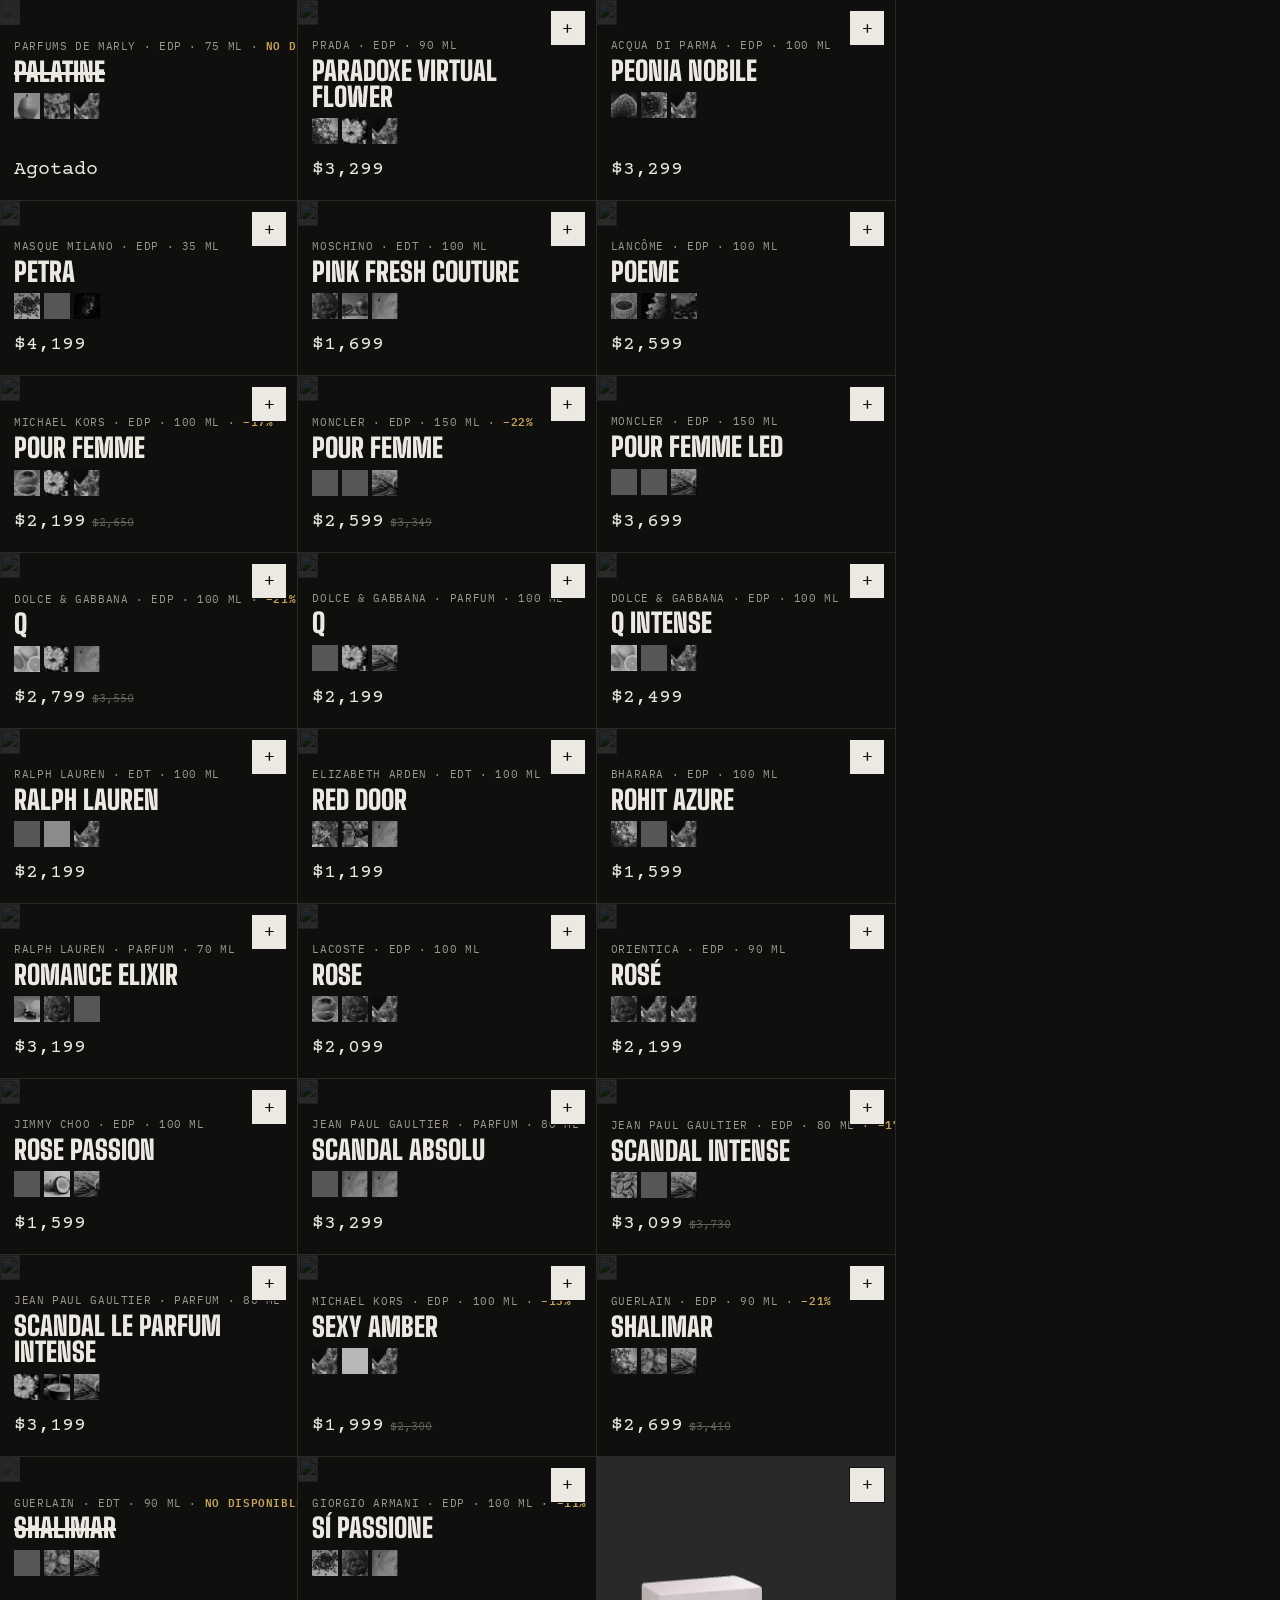
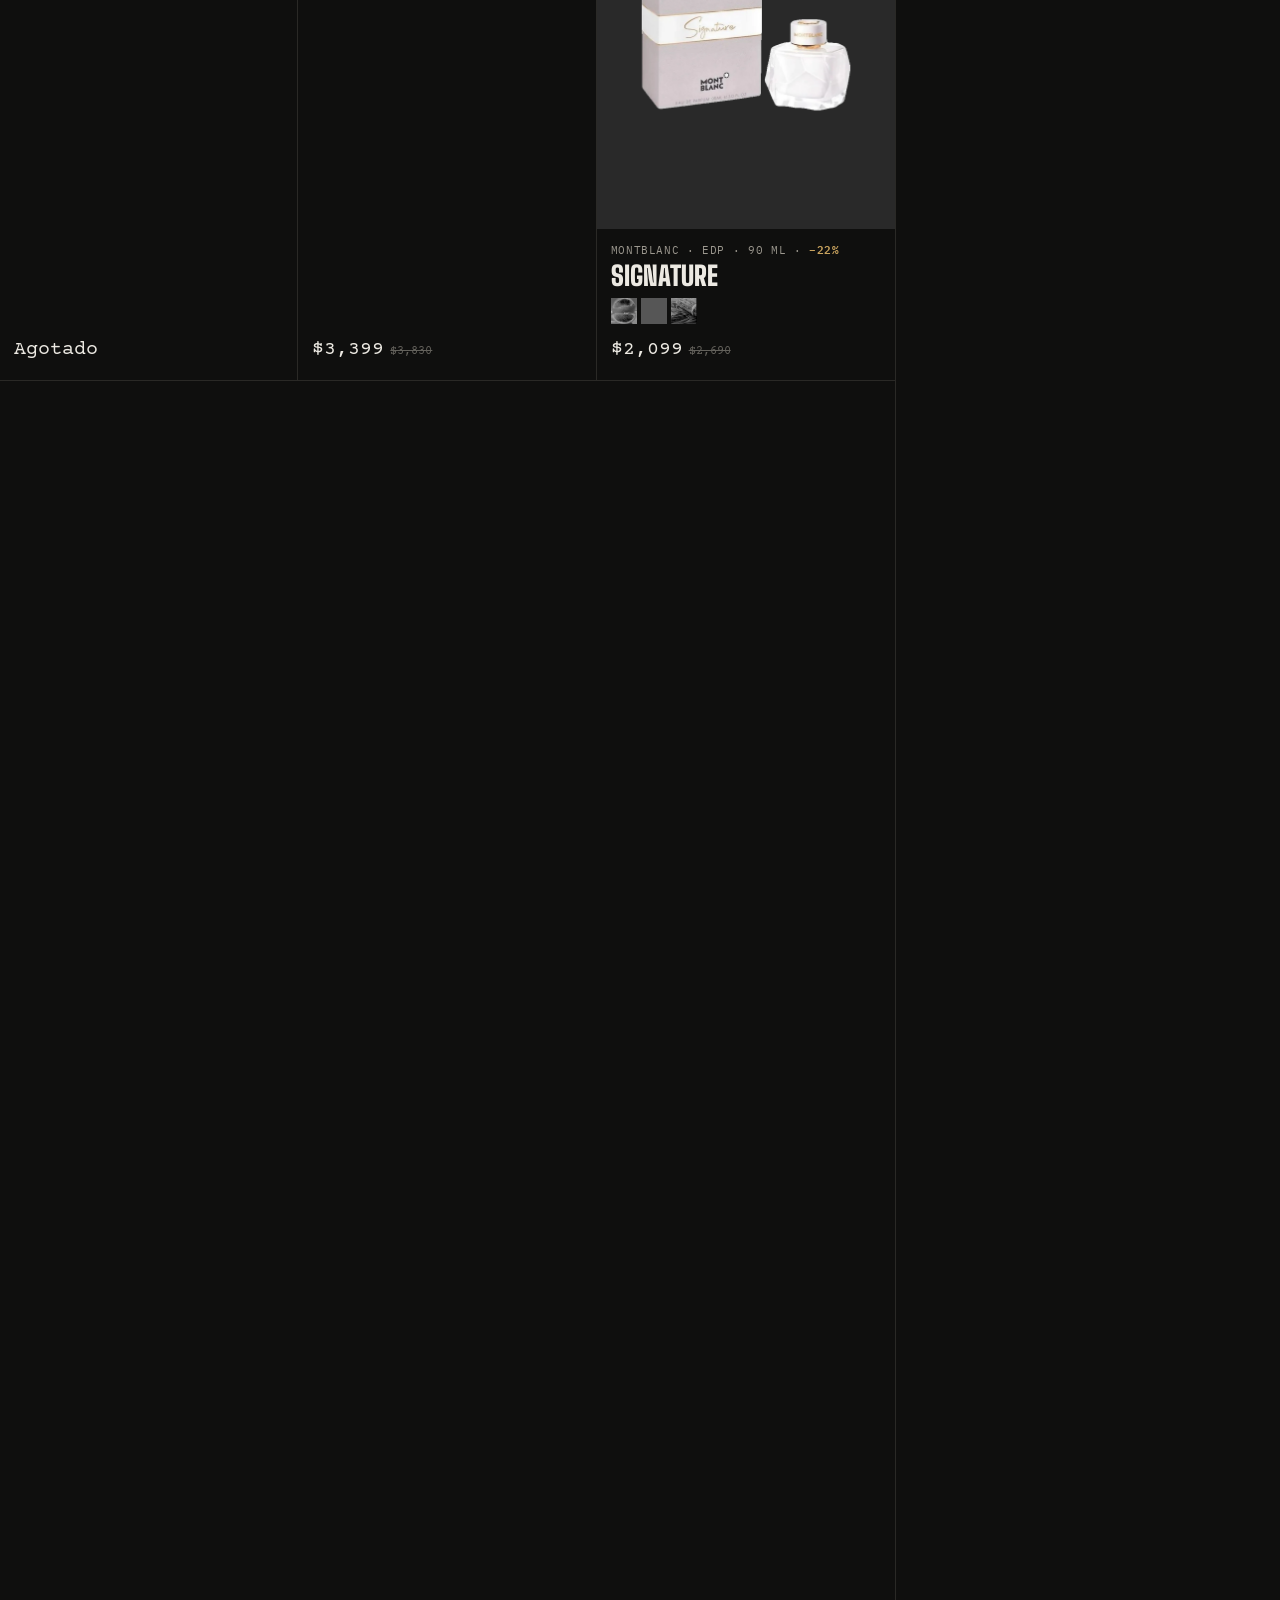
==== commit c4de204d: "Catálogo Costco: +4 nuevos, 10 agotados, 26 disponibles de nuevo Nuevos: DKNY Be Tempted, Lattafa As" ====
--- a/index.html
+++ b/index.html
@@ -282,7 +282,7 @@
 .foot-link { color: inherit; text-decoration: underline; text-underline-offset: 3px; }
 .foot-link:hover { color: var(--gold); }
 /* ===== Aviso de cookies ===== */
-.cookies { position: fixed; z-index: 60; left: max(16px, env(safe-area-inset-left, 0px)); right: max(16px, env(safe-area-inset-right, 0px)); bottom: calc(16px + env(safe-area-inset-bottom, 0px)); max-width: 760px; margin: 0 auto; display: grid; grid-template-columns: 1fr auto; gap: 18px; align-items: center; padding: 18px 20px; border-radius: 22px; background: var(--surface); color: var(--fg); border: 1px solid var(--line); box-shadow: 0 24px 60px -20px rgba(0,0,0,.45); animation: ckIn .6s cubic-bezier(.2,.7,.2,1); }
+.cookies { position: fixed; z-index: 45; left: max(16px, env(safe-area-inset-left, 0px)); right: max(16px, env(safe-area-inset-right, 0px)); bottom: calc(16px + env(safe-area-inset-bottom, 0px)); max-width: 760px; margin: 0 auto; display: grid; grid-template-columns: 1fr auto; gap: 18px; align-items: center; padding: 18px 20px; border-radius: 22px; background: var(--surface); color: var(--fg); border: 1px solid var(--line); box-shadow: 0 24px 60px -20px rgba(0,0,0,.45); animation: ckIn .6s cubic-bezier(.2,.7,.2,1); }
 .cookies b { display: block; font-family: var(--font-display); font-size: 20px; font-weight: 500; margin-bottom: 2px; }
 .cookies p { margin: 0; font-size: 14px; line-height: 1.5; color: var(--muted); }
 .cookies a { color: inherit; text-underline-offset: 3px; }
@@ -946,7 +946,7 @@
 
 <div class="toast" id="toast" role="status" aria-live="polite"></div>
 
-<script src="perfumes.js?v=202611191506"></script>
+<script src="perfumes.js?v=202611201504"></script>
 <script>
 
 const fmt = new Intl.NumberFormat("es-MX", { style: "currency", currency: "MXN", maximumFractionDigits: 0 });
@@ -2071,7 +2071,9 @@
     <div class="qz-ops">${Q.ops.map((o, k) => `<button type="button" class="qz-op${o.foto ? " foto" : ""}" data-k="${k}">${o.foto ? `<img src="fotos/notas/${o.foto}.webp" alt="">` : ""}${o.big ? `<span class="big">${o.big}</span>` : ""}<span class="lb">${o.lb}</span><span class="ds">${o.ds}</span></button>`).join("")}</div></div>`;
   b.scrollTop = 0;
   const at = $("qzAtras"); if (at) at.onclick = () => { qzI--; qzPaso(); };
+  let qzElegido = false;
   b.querySelectorAll(".qz-op").forEach(el => el.onclick = () => {
+    if (qzElegido) return; qzElegido = true;
     el.classList.add("pick"); qzR[Q.id] = Q.ops[+el.dataset.k].v;
     setTimeout(() => { qzI++; qzI < QZ.length ? qzPaso() : qzMezclar(); }, 650);
   });
